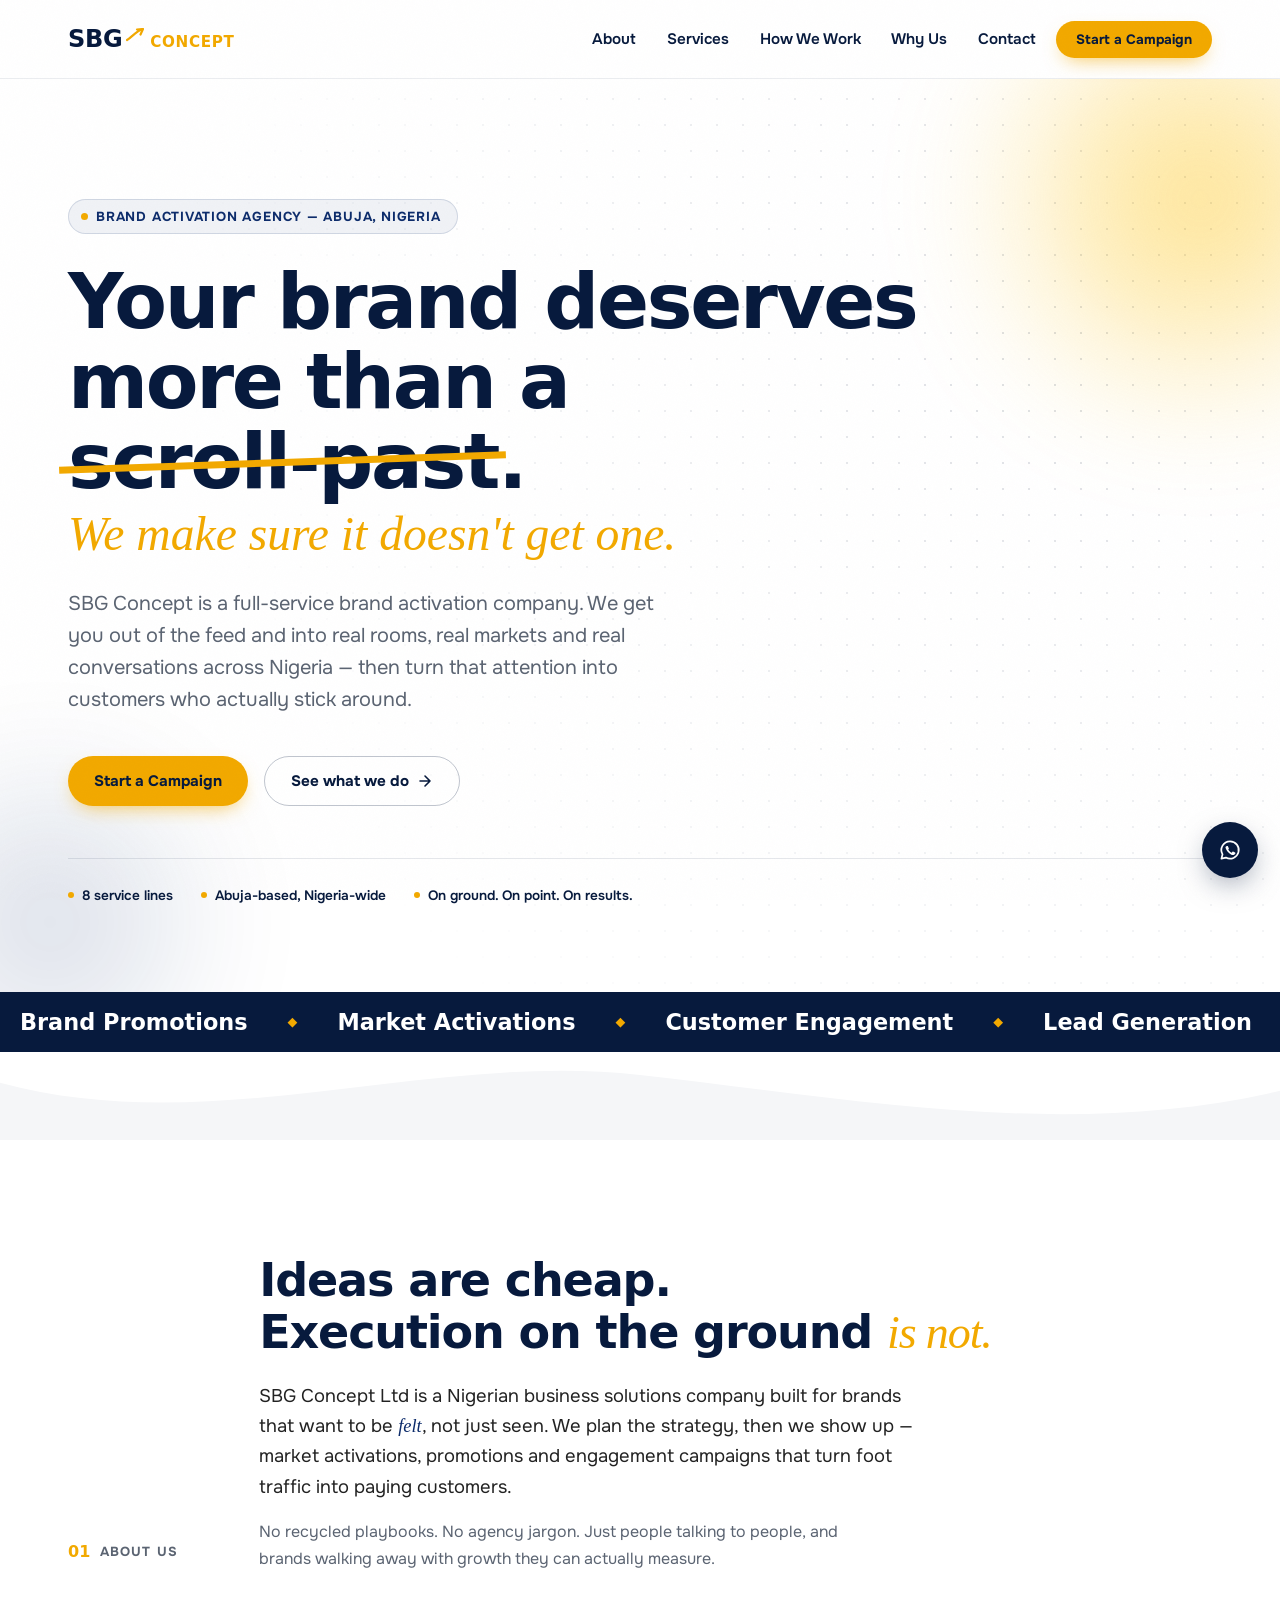
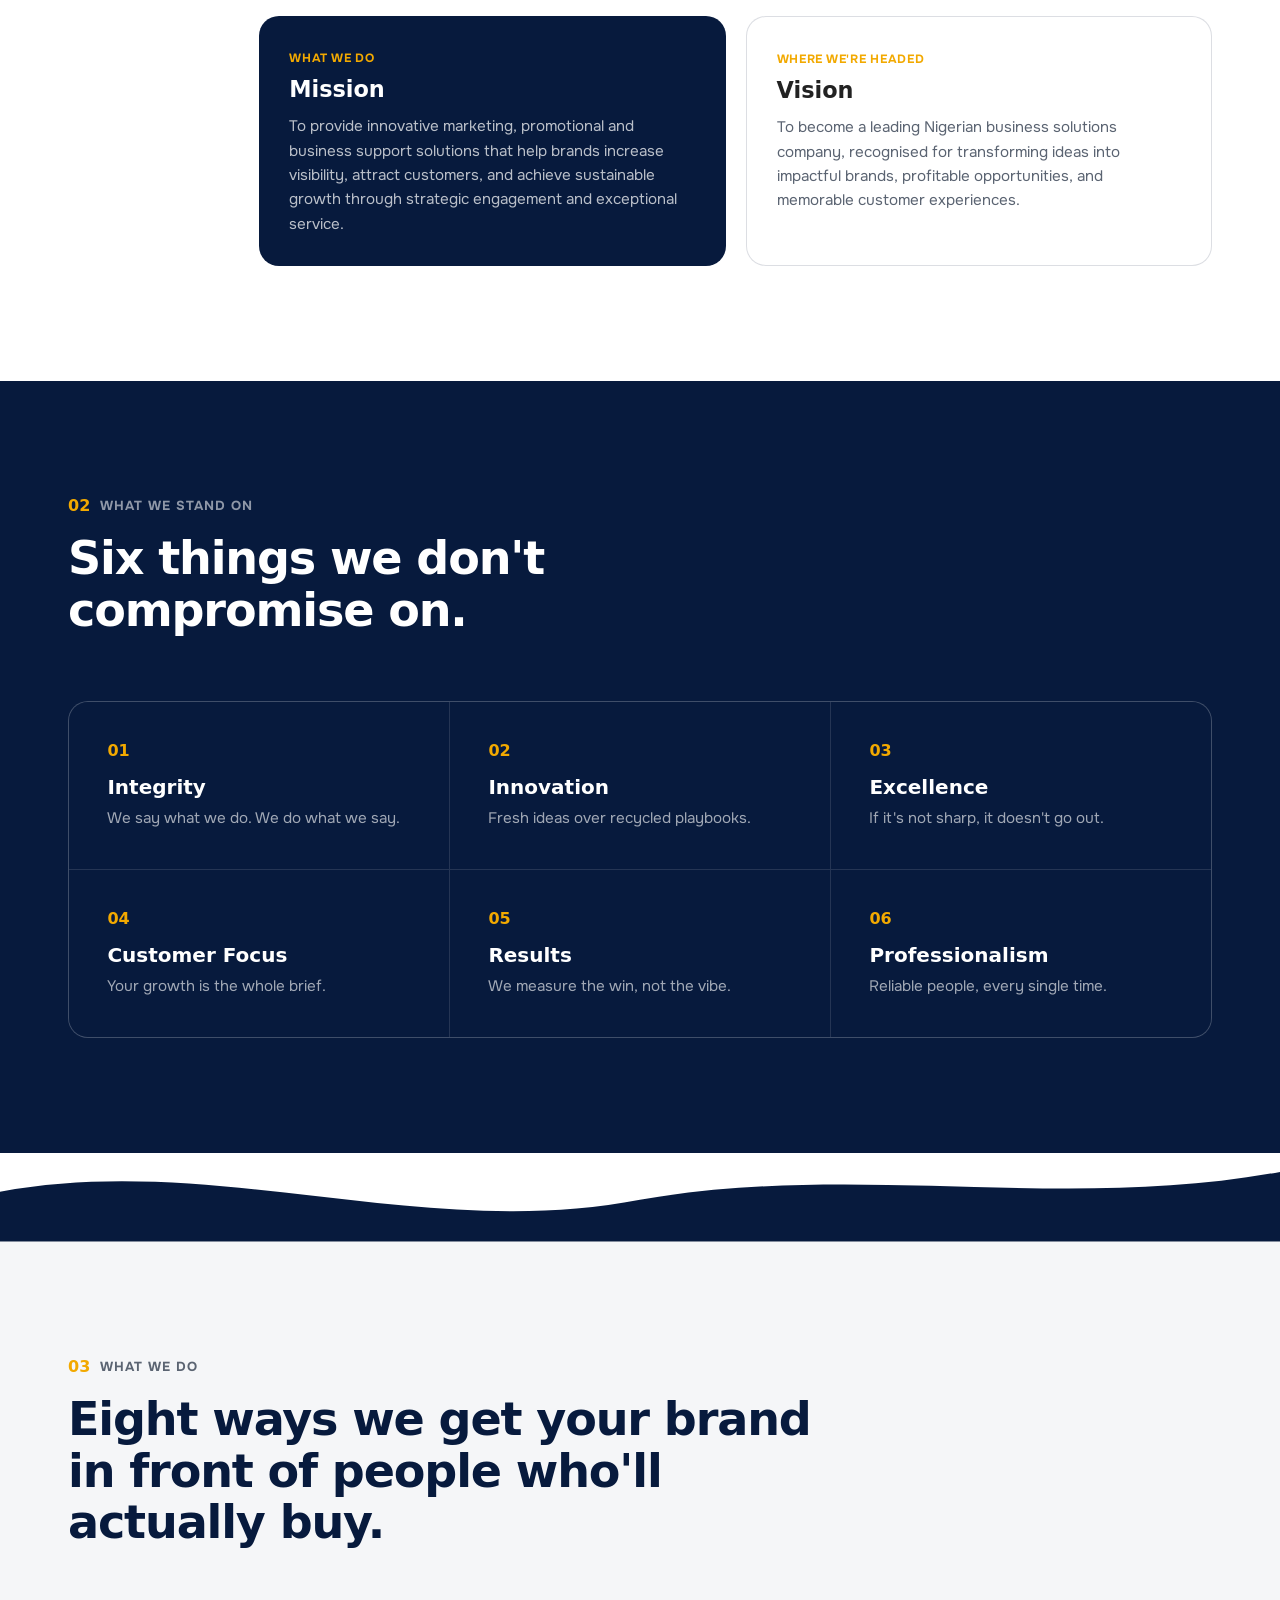
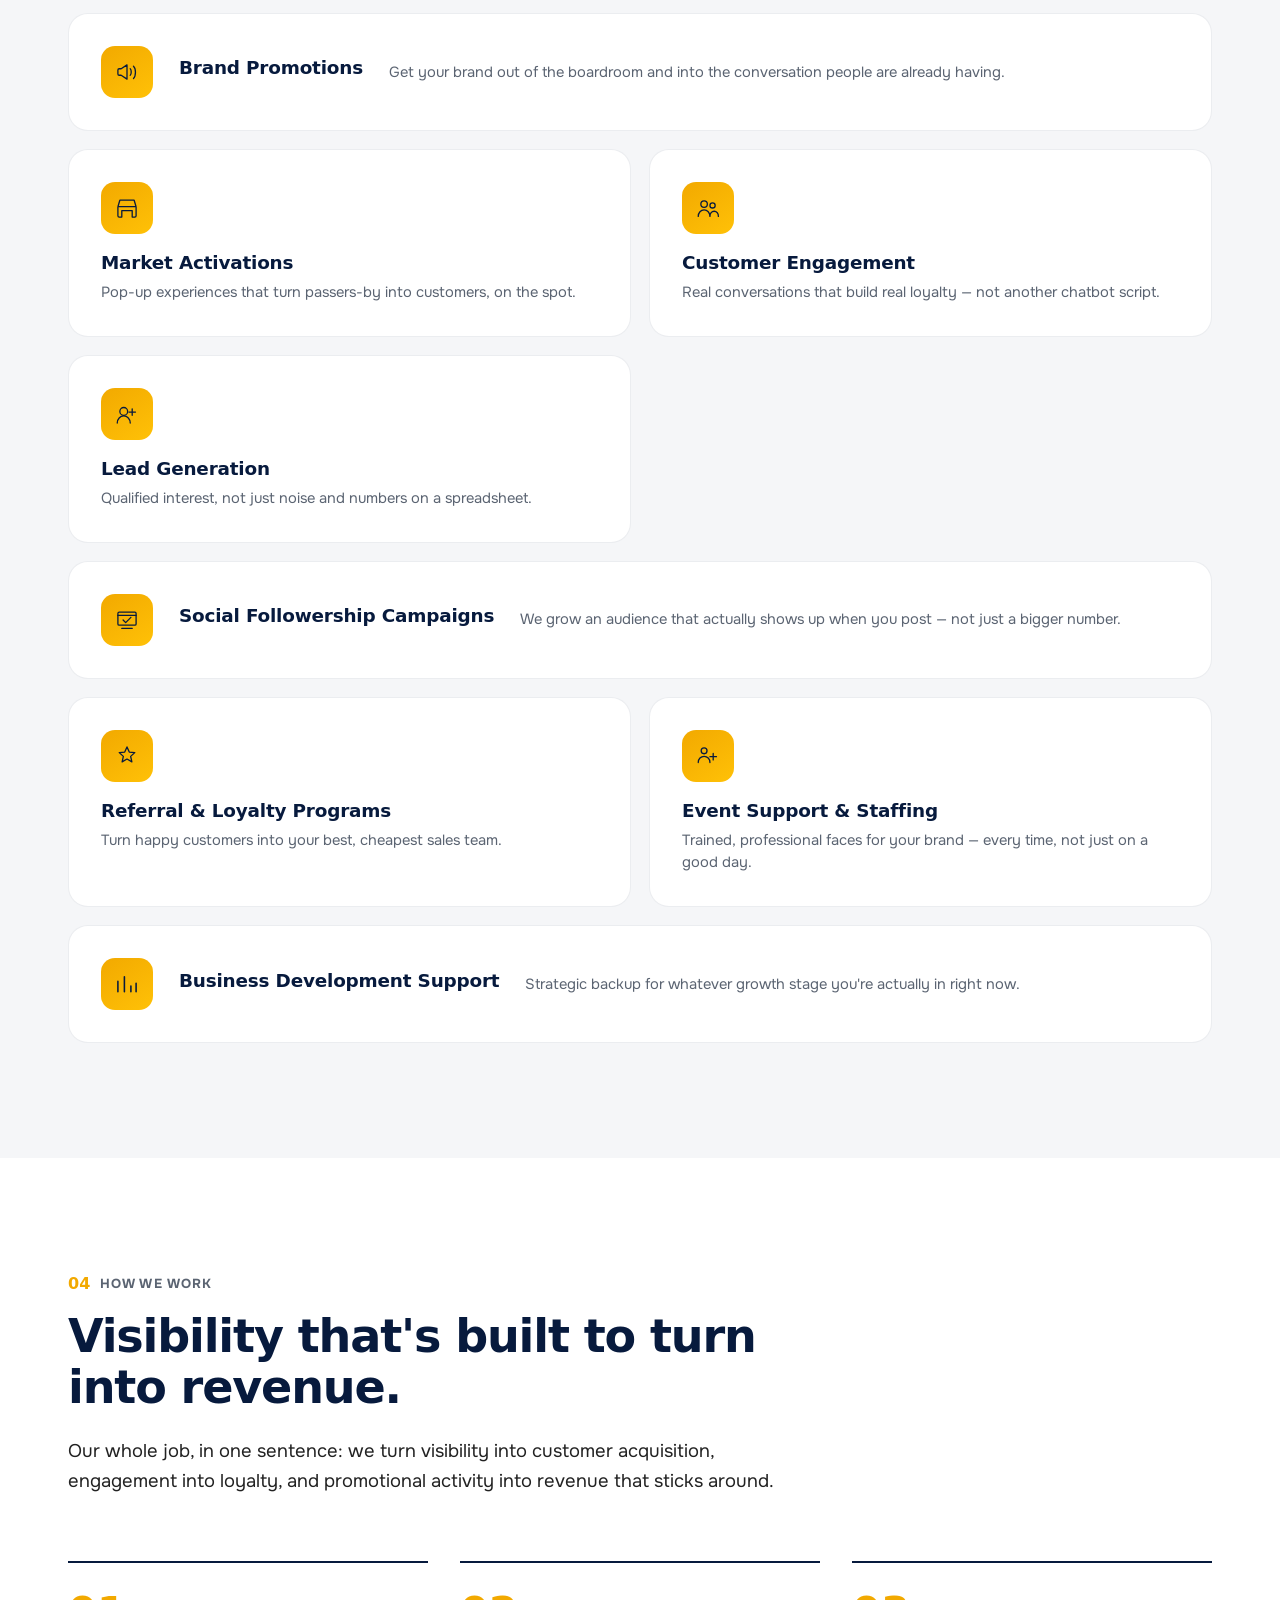
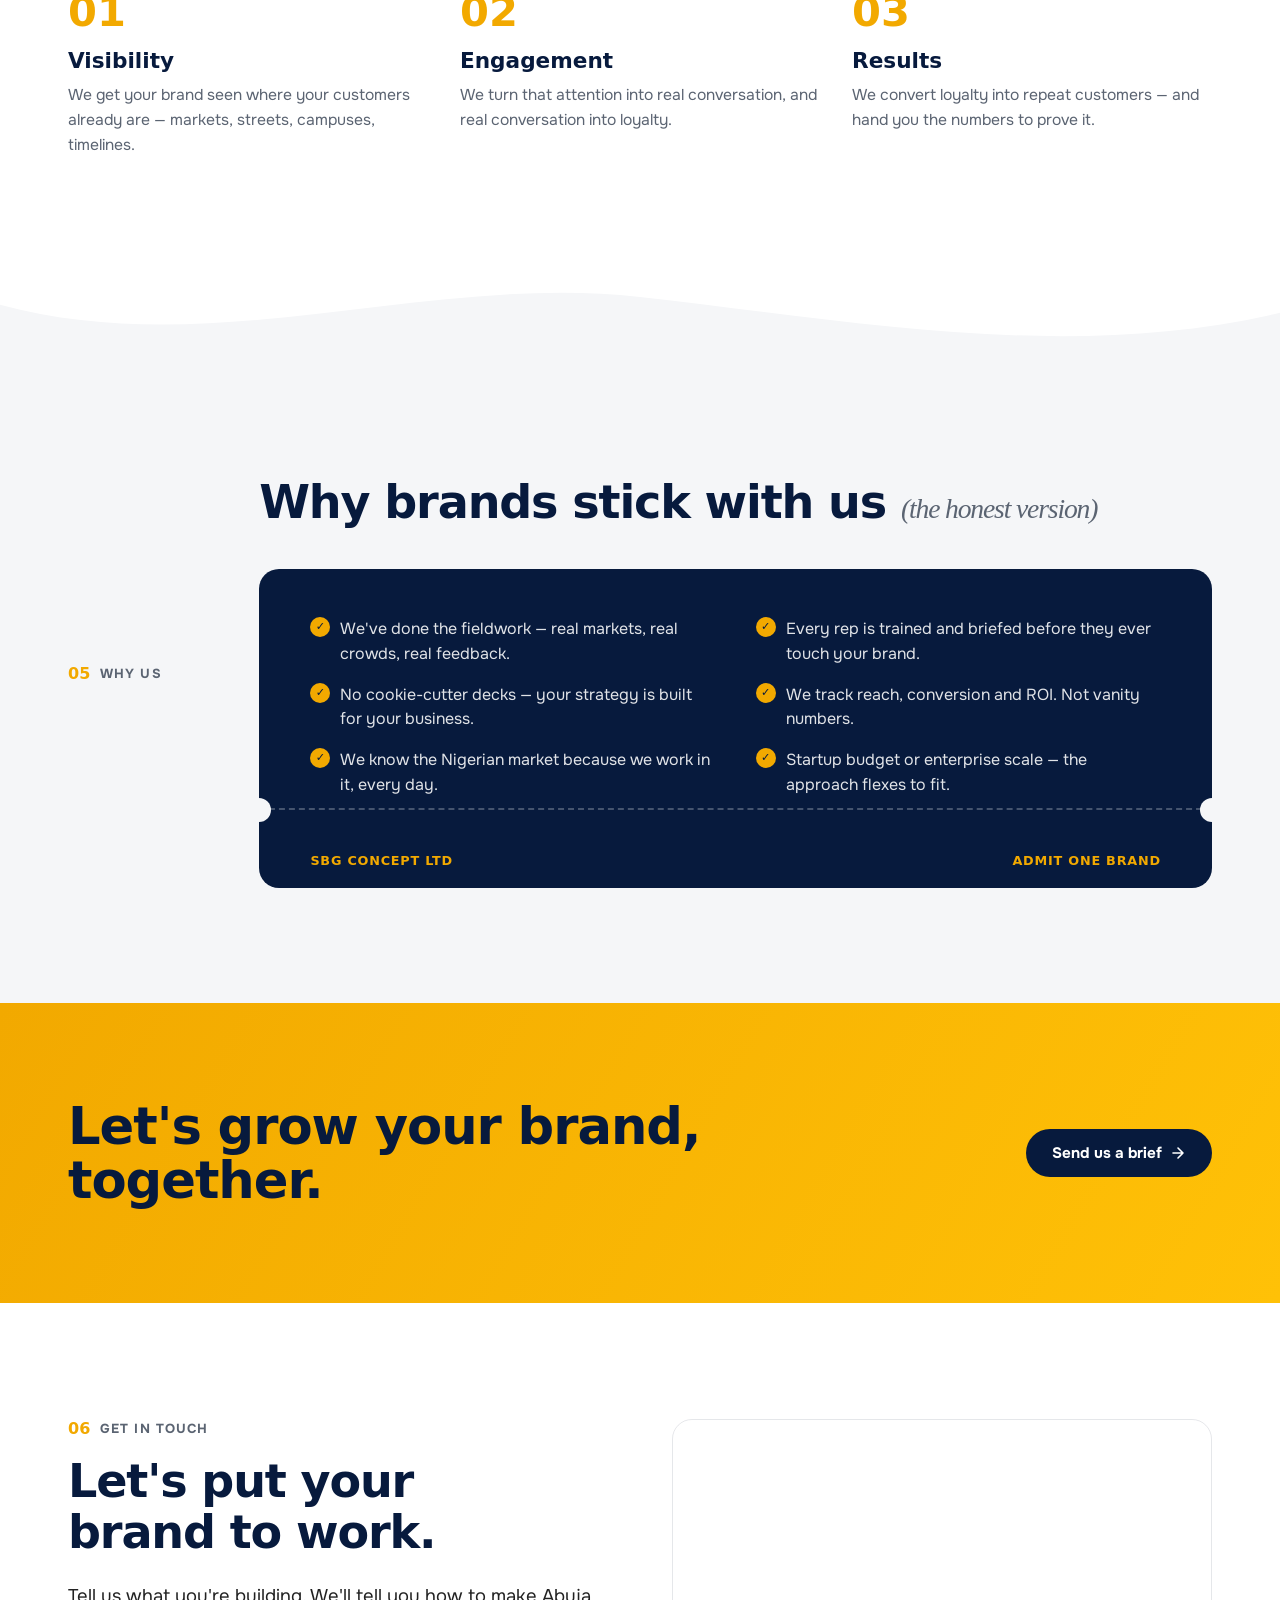
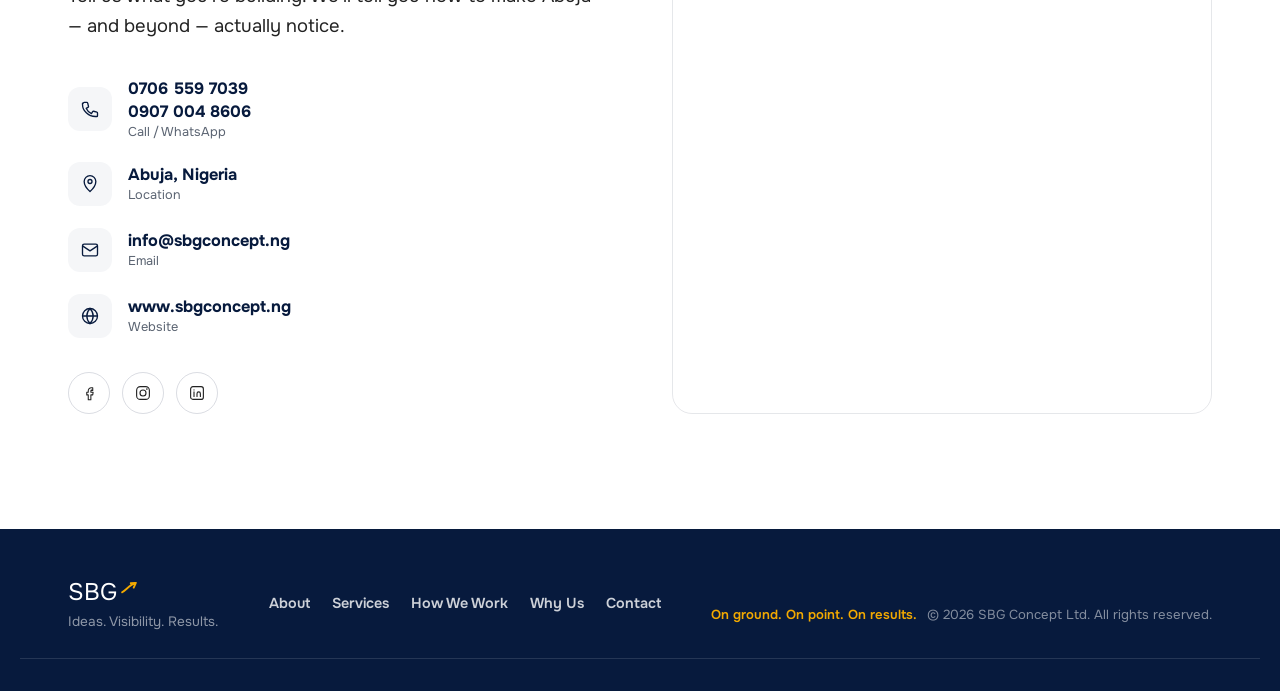
==== index.html @ 37df7bb6 "landing page" ====
<!doctype html>
<html lang="en">
<head>
<meta charset="UTF-8">
<meta name="viewport" content="width=device-width, initial-scale=1.0">
<title>SBG Concept Ltd — Ideas. Visibility. Results.</title>
<meta name="description" content="SBG Concept Ltd is an Abuja-based brand activation company. We turn strategy into market activations, promotions and engagement campaigns that turn attention into customers.">

<link rel="icon" type="image/svg+xml" href="assets/favicon.svg">

<link rel="stylesheet" href="css/fonts.css">
<link rel="stylesheet" href="css/style.css">
</head>
<body>

<div class="noise-overlay" aria-hidden="true"></div>

<a class="skip-link" href="#main">Skip to content</a>

<!-- ============ NAV ============ -->
<header class="site-header" id="siteHeader">
  <div class="wrap header-inner">
    <a href="#home" class="brand" aria-label="SBG Concept home">
      <span class="brand-mark">SBG<svg class="brand-arrow" width="18" height="14" viewBox="0 0 18 14" fill="none" aria-hidden="true"><path d="M1 12C6 9 10 3 17 1M17 1L11 1.5M17 1L14.5 6.5" stroke="#F2A900" stroke-width="2.2" stroke-linecap="round" stroke-linejoin="round"/></svg></span>
      <span class="brand-sub">CONCEPT</span>
    </a>

    <nav class="main-nav" id="mainNav" aria-label="Primary">
      <a href="#about">About</a>
      <a href="#services">Services</a>
      <a href="#process">How We Work</a>
      <a href="#why">Why Us</a>
      <a href="#contact">Contact</a>
    </nav>

    <a href="#contact" class="btn btn-small btn-primary header-cta">Start a Campaign</a>

    <button class="nav-toggle" id="navToggle" aria-label="Toggle menu" aria-expanded="false" aria-controls="mainNav">
      <span></span><span></span><span></span>
    </button>
  </div>
</header>

<main id="main">

  <!-- ============ HERO ============ -->
  <section class="hero" id="home">
    <div class="hero-bg" aria-hidden="true">
      <div class="dot-grid"></div>
      <div class="hero-blob blob-a"></div>
      <div class="hero-blob blob-b"></div>
    </div>

    <div class="wrap hero-inner">
      <p class="eyebrow reveal">
        <span class="eyebrow-dot"></span>
        Brand Activation Agency — Abuja, Nigeria
      </p>

      <h1 class="hero-title reveal">
        Your brand deserves<br>
        more than a <span class="strike">scroll-past</span>.
        <span class="hero-title-accent">We make sure it doesn't get one.</span>
      </h1>

      <p class="hero-sub reveal">
        SBG Concept is a full-service brand activation company. We get you out of the
        feed and into real rooms, real markets and real conversations across Nigeria —
        then turn that attention into customers who actually stick around.
      </p>

      <div class="hero-cta reveal">
        <a href="#contact" class="btn btn-primary">Start a Campaign</a>
        <a href="#services" class="btn btn-ghost">
          See what we do
          <svg width="16" height="16" viewBox="0 0 16 16" fill="none" aria-hidden="true"><path d="M3 8h10M8 3l5 5-5 5" stroke="currentColor" stroke-width="1.6" stroke-linecap="round" stroke-linejoin="round"/></svg>
        </a>
      </div>

      <ul class="hero-facts reveal">
        <li>8 service lines</li>
        <li>Abuja-based, Nigeria-wide</li>
        <li>On ground. On point. On results.</li>
      </ul>
    </div>

    <div class="marquee" aria-hidden="true">
      <div class="marquee-track">
        <span>Brand Promotions</span><span class="dot">◆</span>
        <span>Market Activations</span><span class="dot">◆</span>
        <span>Customer Engagement</span><span class="dot">◆</span>
        <span>Lead Generation</span><span class="dot">◆</span>
        <span>Loyalty Programs</span><span class="dot">◆</span>
        <span>Event Staffing</span><span class="dot">◆</span>
        <span>Business Development</span><span class="dot">◆</span>
        <span>Social Growth</span><span class="dot">◆</span>
        <span>Brand Promotions</span><span class="dot">◆</span>
        <span>Market Activations</span><span class="dot">◆</span>
        <span>Customer Engagement</span><span class="dot">◆</span>
        <span>Lead Generation</span><span class="dot">◆</span>
        <span>Loyalty Programs</span><span class="dot">◆</span>
        <span>Event Staffing</span><span class="dot">◆</span>
        <span>Business Development</span><span class="dot">◆</span>
        <span>Social Growth</span><span class="dot">◆</span>
      </div>
    </div>
  </section>

  <div class="divider divider-flip" aria-hidden="true">
    <svg viewBox="0 0 1440 90" preserveAspectRatio="none"><path d="M0,32 C240,90 480,0 720,24 C960,48 1200,90 1440,40 L1440,90 L0,90 Z"></path></svg>
  </div>

  <!-- ============ ABOUT ============ -->
  <section class="section about" id="about">
    <div class="wrap about-grid">
      <div class="about-label">
        <span class="section-index">01</span>
        <span class="section-kicker">About&nbsp;Us</span>
      </div>

      <div class="about-content">
        <h2 class="section-title">
          Ideas are cheap.<br>
          Execution on the ground <em>is not.</em>
        </h2>
        <p class="lead-text">
          SBG Concept Ltd is a Nigerian business solutions company built for brands
          that want to be <em>felt</em>, not just seen. We plan the strategy, then
          we show up — market activations, promotions and engagement campaigns that
          turn foot traffic into paying customers.
        </p>
        <p class="body-text">
          No recycled playbooks. No agency jargon. Just people talking to people,
          and brands walking away with growth they can actually measure.
        </p>

        <div class="mv-cards">
          <div class="mv-card mv-card--dark">
            <span class="mv-tag">What we do</span>
            <h3>Mission</h3>
            <p>To provide innovative marketing, promotional and business support
              solutions that help brands increase visibility, attract customers,
              and achieve sustainable growth through strategic engagement and
              exceptional service.</p>
          </div>
          <div class="mv-card mv-card--outline">
            <span class="mv-tag">Where we're headed</span>
            <h3>Vision</h3>
            <p>To become a leading Nigerian business solutions company, recognised
              for transforming ideas into impactful brands, profitable
              opportunities, and memorable customer experiences.</p>
          </div>
        </div>
      </div>
    </div>
  </section>

  <!-- ============ VALUES ============ -->
  <section class="section values" id="values">
    <div class="wrap">
      <div class="section-head">
        <div class="about-label">
          <span class="section-index">02</span>
          <span class="section-kicker">What We Stand On</span>
        </div>
        <h2 class="section-title">Six things we don't compromise on.</h2>
      </div>

      <div class="values-grid">
        <article class="value-card">
          <span class="value-num">01</span>
          <h3>Integrity</h3>
          <p>We say what we do. We do what we say.</p>
        </article>
        <article class="value-card">
          <span class="value-num">02</span>
          <h3>Innovation</h3>
          <p>Fresh ideas over recycled playbooks.</p>
        </article>
        <article class="value-card">
          <span class="value-num">03</span>
          <h3>Excellence</h3>
          <p>If it's not sharp, it doesn't go out.</p>
        </article>
        <article class="value-card">
          <span class="value-num">04</span>
          <h3>Customer Focus</h3>
          <p>Your growth is the whole brief.</p>
        </article>
        <article class="value-card">
          <span class="value-num">05</span>
          <h3>Results</h3>
          <p>We measure the win, not the vibe.</p>
        </article>
        <article class="value-card">
          <span class="value-num">06</span>
          <h3>Professionalism</h3>
          <p>Reliable people, every single time.</p>
        </article>
      </div>
    </div>
  </section>

  <div class="divider" aria-hidden="true">
    <svg viewBox="0 0 1440 90" preserveAspectRatio="none"><path d="M0,40 C240,0 480,90 720,48 C960,10 1200,60 1440,20 L1440,90 L0,90 Z"></path></svg>
  </div>

  <!-- ============ SERVICES ============ -->
  <section class="section services" id="services">
    <div class="wrap">
      <div class="section-head section-head--light">
        <div class="about-label">
          <span class="section-index">03</span>
          <span class="section-kicker">What We Do</span>
        </div>
        <h2 class="section-title">Eight ways we get your brand in front of people who'll actually buy.</h2>
      </div>

      <div class="bento">
        <article class="bento-card bento-card--wide">
          <div class="bento-icon">
            <svg viewBox="0 0 40 40" fill="none"><path d="M6 17v6a2 2 0 002 2h3l9 6V9l-9 6H8a2 2 0 00-2 2z" stroke="currentColor" stroke-width="2" stroke-linejoin="round"/><path d="M25 15c2 1.5 2 8.5 0 10M30 11c4 3.5 4 15.5 0 19" stroke="currentColor" stroke-width="2" stroke-linecap="round"/></svg>
          </div>
          <h3>Brand Promotions</h3>
          <p>Get your brand out of the boardroom and into the conversation people are already having.</p>
        </article>

        <article class="bento-card">
          <div class="bento-icon">
            <svg viewBox="0 0 40 40" fill="none"><path d="M6 18l3-10h22l3 10M6 18v14a2 2 0 002 2h4V24h16v10h4a2 2 0 002-2V18M6 18h28" stroke="currentColor" stroke-width="2" stroke-linejoin="round"/></svg>
          </div>
          <h3>Market Activations</h3>
          <p>Pop-up experiences that turn passers-by into customers, on the spot.</p>
        </article>

        <article class="bento-card">
          <div class="bento-icon">
            <svg viewBox="0 0 40 40" fill="none"><circle cx="14" cy="14" r="5" stroke="currentColor" stroke-width="2"/><circle cx="27" cy="16" r="4" stroke="currentColor" stroke-width="2"/><path d="M5 33c0-6 4-10 9-10s9 4 9 10M23 33c0-4.5 2.7-8 6.5-8s6.5 3.5 6.5 8" stroke="currentColor" stroke-width="2" stroke-linecap="round"/></svg>
          </div>
          <h3>Customer Engagement</h3>
          <p>Real conversations that build real loyalty — not another chatbot script.</p>
        </article>

        <article class="bento-card">
          <div class="bento-icon">
            <svg viewBox="0 0 40 40" fill="none"><circle cx="15" cy="16" r="6" stroke="currentColor" stroke-width="2"/><path d="M5 34c0-6.5 4.5-11 10-11s10 4.5 10 11" stroke="currentColor" stroke-width="2" stroke-linecap="round"/><path d="M28 12v10M23 17h10" stroke="currentColor" stroke-width="2" stroke-linecap="round"/></svg>
          </div>
          <h3>Lead Generation</h3>
          <p>Qualified interest, not just noise and numbers on a spreadsheet.</p>
        </article>

        <article class="bento-card bento-card--wide">
          <div class="bento-icon">
            <svg viewBox="0 0 40 40" fill="none"><rect x="6" y="8" width="28" height="20" rx="2" stroke="currentColor" stroke-width="2"/><path d="M6 13h28M12 33h16" stroke="currentColor" stroke-width="2" stroke-linecap="round"/><path d="M14 20l4 4 8-8" stroke="currentColor" stroke-width="2" stroke-linecap="round" stroke-linejoin="round"/></svg>
          </div>
          <h3>Social Followership Campaigns</h3>
          <p>We grow an audience that actually shows up when you post — not just a bigger number.</p>
        </article>

        <article class="bento-card">
          <div class="bento-icon">
            <svg viewBox="0 0 40 40" fill="none"><path d="M20 6l3.5 8 8.5.8-6.4 5.8 1.9 8.4L20 24.7l-7.5 4.3 1.9-8.4L8 14.8l8.5-.8L20 6z" stroke="currentColor" stroke-width="2" stroke-linejoin="round"/></svg>
          </div>
          <h3>Referral &amp; Loyalty Programs</h3>
          <p>Turn happy customers into your best, cheapest sales team.</p>
        </article>

        <article class="bento-card">
          <div class="bento-icon">
            <svg viewBox="0 0 40 40" fill="none"><circle cx="14" cy="12" r="4.5" stroke="currentColor" stroke-width="2"/><path d="M5 30c0-5.5 4-9.5 9-9.5s9 4 9 9.5" stroke="currentColor" stroke-width="2" stroke-linecap="round"/><path d="M28 16v10M23 21h10" stroke="currentColor" stroke-width="2" stroke-linecap="round"/></svg>
          </div>
          <h3>Event Support &amp; Staffing</h3>
          <p>Trained, professional faces for your brand — every time, not just on a good day.</p>
        </article>

        <article class="bento-card bento-card--wide">
          <div class="bento-icon">
            <svg viewBox="0 0 40 40" fill="none"><path d="M6 32V16M16 32V9M26 32v-9M34 32V19" stroke="currentColor" stroke-width="2.4" stroke-linecap="round"/></svg>
          </div>
          <h3>Business Development Support</h3>
          <p>Strategic backup for whatever growth stage you're actually in right now.</p>
        </article>
      </div>
    </div>
  </section>

  <!-- ============ PROCESS ============ -->
  <section class="section process" id="process">
    <div class="wrap">
      <div class="section-head">
        <div class="about-label">
          <span class="section-index">04</span>
          <span class="section-kicker">How We Work</span>
        </div>
        <h2 class="section-title">Visibility that's built to turn into revenue.</h2>
        <p class="lead-text process-lead">
          Our whole job, in one sentence: we turn visibility into customer
          acquisition, engagement into loyalty, and promotional activity into
          revenue that sticks around.
        </p>
      </div>

      <ol class="steps">
        <li class="step">
          <span class="step-num">01</span>
          <h3>Visibility</h3>
          <p>We get your brand seen where your customers already are — markets, streets, campuses, timelines.</p>
        </li>
        <li class="step">
          <span class="step-num">02</span>
          <h3>Engagement</h3>
          <p>We turn that attention into real conversation, and real conversation into loyalty.</p>
        </li>
        <li class="step">
          <span class="step-num">03</span>
          <h3>Results</h3>
          <p>We convert loyalty into repeat customers — and hand you the numbers to prove it.</p>
        </li>
      </ol>
    </div>
  </section>

  <div class="divider divider-flip" aria-hidden="true">
    <svg viewBox="0 0 1440 90" preserveAspectRatio="none"><path d="M0,32 C240,90 480,0 720,24 C960,48 1200,90 1440,40 L1440,90 L0,90 Z"></path></svg>
  </div>

  <!-- ============ WHY US ============ -->
  <section class="section why" id="why">
    <div class="wrap why-grid">
      <div class="about-label">
        <span class="section-index">05</span>
        <span class="section-kicker">Why Us</span>
      </div>

      <div class="why-content">
        <h2 class="section-title">Why brands stick with us <span class="serif-accent">(the honest version)</span></h2>

        <div class="ticket">
          <div class="ticket-notch ticket-notch--left" aria-hidden="true"></div>
          <div class="ticket-notch ticket-notch--right" aria-hidden="true"></div>
          <ul class="ticket-list">
            <li>We've done the fieldwork — real markets, real crowds, real feedback.</li>
            <li>Every rep is trained and briefed before they ever touch your brand.</li>
            <li>No cookie-cutter decks — your strategy is built for your business.</li>
            <li>We track reach, conversion and ROI. Not vanity numbers.</li>
            <li>We know the Nigerian market because we work in it, every day.</li>
            <li>Startup budget or enterprise scale — the approach flexes to fit.</li>
          </ul>
          <div class="ticket-stub">
            <span>SBG CONCEPT LTD</span>
            <span>ADMIT&nbsp;ONE&nbsp;BRAND</span>
          </div>
        </div>
      </div>
    </div>
  </section>

  <!-- ============ CTA BANNER ============ -->
  <section class="cta-banner">
    <div class="wrap cta-banner-inner">
      <h2>Let's grow your brand,<br>together.</h2>
      <a href="#contact" class="btn btn-dark">Send us a brief
        <svg width="16" height="16" viewBox="0 0 16 16" fill="none" aria-hidden="true"><path d="M3 8h10M8 3l5 5-5 5" stroke="currentColor" stroke-width="1.6" stroke-linecap="round" stroke-linejoin="round"/></svg>
      </a>
    </div>
  </section>

  <!-- ============ CONTACT ============ -->
  <section class="section contact" id="contact">
    <div class="wrap contact-grid">
      <div class="contact-intro">
        <div class="about-label">
          <span class="section-index">06</span>
          <span class="section-kicker">Get In Touch</span>
        </div>
        <h2 class="section-title">Let's put your<br>brand to work.</h2>
        <p class="lead-text">
          Tell us what you're building. We'll tell you how to make Abuja —
          and beyond — actually notice.
        </p>

        <ul class="contact-list">
          <li>
            <span class="contact-icon"><svg viewBox="0 0 24 24" fill="none"><path d="M4 5c0-.6.4-1 1-1h3.2c.5 0 .9.3 1 .8l1 4a1 1 0 01-.3 1L7.5 11.3a13 13 0 006.2 6.2l1.5-2.4c.3-.4.7-.6 1.1-.4l4 1c.5.1.7.5.7 1V20c0 .6-.4 1-1 1h-1.5C10 21 3 14 3 6.5V5z" stroke="currentColor" stroke-width="1.6" stroke-linejoin="round"/></svg></span>
            <div>
              <a href="tel:+2347065597039">0706 559 7039</a>
              <a href="tel:+2349070048606">0907 004 8606</a>
              <span class="contact-note">Call / WhatsApp</span>
            </div>
          </li>
          <li>
            <span class="contact-icon"><svg viewBox="0 0 24 24" fill="none"><path d="M12 21s7-6.1 7-12a7 7 0 10-14 0c0 5.9 7 12 7 12z" stroke="currentColor" stroke-width="1.6" stroke-linejoin="round"/><circle cx="12" cy="9" r="2.4" stroke="currentColor" stroke-width="1.6"/></svg></span>
            <div>
              <span>Abuja, Nigeria</span>
              <span class="contact-note">Location</span>
            </div>
          </li>
          <li>
            <span class="contact-icon"><svg viewBox="0 0 24 24" fill="none"><rect x="3" y="5" width="18" height="14" rx="2" stroke="currentColor" stroke-width="1.6"/><path d="M3 7l9 6 9-6" stroke="currentColor" stroke-width="1.6" stroke-linejoin="round"/></svg></span>
            <div>
              <a href="mailto:info@sbgconcept.ng">info@sbgconcept.ng</a>
              <span class="contact-note">Email</span>
            </div>
          </li>
          <li>
            <span class="contact-icon"><svg viewBox="0 0 24 24" fill="none"><circle cx="12" cy="12" r="9" stroke="currentColor" stroke-width="1.6"/><path d="M3 12h18M12 3c2.5 2.6 3.8 5.7 3.8 9s-1.3 6.4-3.8 9c-2.5-2.6-3.8-5.7-3.8-9S9.5 5.6 12 3z" stroke="currentColor" stroke-width="1.6"/></svg></span>
            <div>
              <a href="https://www.sbgconcept.ng" target="_blank" rel="noopener">www.sbgconcept.ng</a>
              <span class="contact-note">Website</span>
            </div>
          </li>
        </ul>

        <div class="socials">
          <a href="#" aria-label="Facebook"><svg viewBox="0 0 24 24" fill="none"><path d="M15 8.5h2V5h-2c-2.2 0-4 1.8-4 4v2H9v3.5h2V21h3.5v-6.5H17l.5-3.5h-3V9c0-.6.4-1 1.5-1z" stroke="currentColor" stroke-width="1.4" stroke-linejoin="round"/></svg></a>
          <a href="#" aria-label="Instagram"><svg viewBox="0 0 24 24" fill="none"><rect x="3.5" y="3.5" width="17" height="17" rx="5" stroke="currentColor" stroke-width="1.5"/><circle cx="12" cy="12" r="4" stroke="currentColor" stroke-width="1.5"/><circle cx="17.2" cy="6.8" r="1.1" fill="currentColor"/></svg></a>
          <a href="#" aria-label="LinkedIn"><svg viewBox="0 0 24 24" fill="none"><rect x="3.5" y="3.5" width="17" height="17" rx="3" stroke="currentColor" stroke-width="1.5"/><path d="M8 10.5v6M8 7.8v.1M12 16.5v-3.5c0-1.4 1-2.5 2.4-2.5s2.1 1 2.1 2.5v3.5" stroke="currentColor" stroke-width="1.5" stroke-linecap="round"/></svg></a>
        </div>
      </div>

      <div class="contact-map">
        <iframe
          title="Abuja, Nigeria map"
          src="https://www.google.com/maps?q=Abuja,Nigeria&output=embed"
          loading="lazy"
          referrerpolicy="no-referrer-when-downgrade"></iframe>
      </div>
    </div>
  </section>

</main>

<!-- ============ FOOTER ============ -->
<footer class="site-footer">
  <div class="wrap footer-inner">
    <div class="footer-brand">
      <span class="brand-mark">SBG<svg class="brand-arrow" width="16" height="12" viewBox="0 0 18 14" fill="none" aria-hidden="true"><path d="M1 12C6 9 10 3 17 1M17 1L11 1.5M17 1L14.5 6.5" stroke="#F2A900" stroke-width="2.2" stroke-linecap="round" stroke-linejoin="round"/></svg></span>
      <p>Ideas. Visibility. Results.</p>
    </div>

    <nav class="footer-nav" aria-label="Footer">
      <a href="#about">About</a>
      <a href="#services">Services</a>
      <a href="#process">How We Work</a>
      <a href="#why">Why Us</a>
      <a href="#contact">Contact</a>
    </nav>

    <div class="footer-meta">
      <p class="footer-tag">On ground. On point. On results.</p>
      <p class="footer-copy">&copy; <span id="year"></span> SBG Concept Ltd. All rights reserved.</p>
    </div>
  </div>
</footer>

<a href="https://wa.me/2347065597039" class="whatsapp-fab" target="_blank" rel="noopener" aria-label="Chat on WhatsApp">
  <svg viewBox="0 0 24 24" fill="none"><path d="M20 12a8 8 0 11-11.6-7.1L12 4a8 8 0 018 8z" stroke="currentColor" stroke-width="0"/><path d="M12 4a8 8 0 00-6.9 12l-1 4 4.1-1A8 8 0 1012 4z" stroke="currentColor" stroke-width="1.6" stroke-linejoin="round"/><path d="M8.5 8.8c.2-.5.4-.5.6-.5h.5c.2 0 .4 0 .6.4.2.5.6 1.5.7 1.6.1.1.1.3 0 .5-.1.2-.2.3-.3.4-.2.2-.3.3-.1.6.2.3.8 1.3 1.8 2.1 1.2 1 1.1.7 1.3.5.2-.2.5-.7.7-.9.2-.2.4-.2.6-.1.2.1 1.5.7 1.7.8.2.1.4.2.4.3 0 .2 0 .9-.3 1.3-.3.4-1.3.9-1.8.9-.5 0-1.5-.1-3-1.3-2.4-1.7-3.3-3.7-3.5-4.1-.1-.4-.6-1-.6-1.5 0-.5.3-.8.4-1z" fill="currentColor"/></svg>
</a>

<script src="js/main.js"></script>
</body>
</html>
---- css/fonts.css ----
/* latin */
@font-face {
  font-family: 'Bricolage Grotesque';
  font-style: normal;
  font-weight: 400;
  font-stretch: 100%;
  font-display: swap;
  src: url(../assets/fonts/bricolage-400-normal.woff2) format('woff2');
  unicode-range: U+0000-00FF, U+0131, U+0152-0153, U+02BB-02BC, U+02C6, U+02DA, U+02DC, U+0304, U+0308, U+0329, U+2000-206F, U+20AC, U+2122, U+2191, U+2193, U+2212, U+2215, U+FEFF, U+FFFD;
}

/* latin */
@font-face {
  font-family: 'Bricolage Grotesque';
  font-style: normal;
  font-weight: 500;
  font-stretch: 100%;
  font-display: swap;
  src: url(../assets/fonts/bricolage-500-normal.woff2) format('woff2');
  unicode-range: U+0000-00FF, U+0131, U+0152-0153, U+02BB-02BC, U+02C6, U+02DA, U+02DC, U+0304, U+0308, U+0329, U+2000-206F, U+20AC, U+2122, U+2191, U+2193, U+2212, U+2215, U+FEFF, U+FFFD;
}

/* latin */
@font-face {
  font-family: 'Bricolage Grotesque';
  font-style: normal;
  font-weight: 600;
  font-stretch: 100%;
  font-display: swap;
  src: url(../assets/fonts/bricolage-600-normal.woff2) format('woff2');
  unicode-range: U+0000-00FF, U+0131, U+0152-0153, U+02BB-02BC, U+02C6, U+02DA, U+02DC, U+0304, U+0308, U+0329, U+2000-206F, U+20AC, U+2122, U+2191, U+2193, U+2212, U+2215, U+FEFF, U+FFFD;
}

/* latin */
@font-face {
  font-family: 'Bricolage Grotesque';
  font-style: normal;
  font-weight: 700;
  font-stretch: 100%;
  font-display: swap;
  src: url(../assets/fonts/bricolage-700-normal.woff2) format('woff2');
  unicode-range: U+0000-00FF, U+0131, U+0152-0153, U+02BB-02BC, U+02C6, U+02DA, U+02DC, U+0304, U+0308, U+0329, U+2000-206F, U+20AC, U+2122, U+2191, U+2193, U+2212, U+2215, U+FEFF, U+FFFD;
}

/* latin */
@font-face {
  font-family: 'Bricolage Grotesque';
  font-style: normal;
  font-weight: 800;
  font-stretch: 100%;
  font-display: swap;
  src: url(../assets/fonts/bricolage-800-normal.woff2) format('woff2');
  unicode-range: U+0000-00FF, U+0131, U+0152-0153, U+02BB-02BC, U+02C6, U+02DA, U+02DC, U+0304, U+0308, U+0329, U+2000-206F, U+20AC, U+2122, U+2191, U+2193, U+2212, U+2215, U+FEFF, U+FFFD;
}

/* latin */
@font-face {
  font-family: 'Instrument Serif';
  font-style: italic;
  font-weight: 400;
  font-display: swap;
  src: url(../assets/fonts/instrument-serif-400-italic.woff2) format('woff2');
  unicode-range: U+0000-00FF, U+0131, U+0152-0153, U+02BB-02BC, U+02C6, U+02DA, U+02DC, U+0304, U+0308, U+0329, U+2000-206F, U+20AC, U+2122, U+2191, U+2193, U+2212, U+2215, U+FEFF, U+FFFD;
}

/* latin */
@font-face {
  font-family: 'Instrument Serif';
  font-style: normal;
  font-weight: 400;
  font-display: swap;
  src: url(../assets/fonts/instrument-serif-400-normal.woff2) format('woff2');
  unicode-range: U+0000-00FF, U+0131, U+0152-0153, U+02BB-02BC, U+02C6, U+02DA, U+02DC, U+0304, U+0308, U+0329, U+2000-206F, U+20AC, U+2122, U+2191, U+2193, U+2212, U+2215, U+FEFF, U+FFFD;
}

/* latin */
@font-face {
  font-family: 'Onest';
  font-style: normal;
  font-weight: 400;
  font-display: swap;
  src: url(../assets/fonts/onest-400-normal.woff2) format('woff2');
  unicode-range: U+0000-00FF, U+0131, U+0152-0153, U+02BB-02BC, U+02C6, U+02DA, U+02DC, U+0304, U+0308, U+0329, U+2000-206F, U+20AC, U+2122, U+2191, U+2193, U+2212, U+2215, U+FEFF, U+FFFD;
}

/* latin */
@font-face {
  font-family: 'Onest';
  font-style: normal;
  font-weight: 500;
  font-display: swap;
  src: url(../assets/fonts/onest-500-normal.woff2) format('woff2');
  unicode-range: U+0000-00FF, U+0131, U+0152-0153, U+02BB-02BC, U+02C6, U+02DA, U+02DC, U+0304, U+0308, U+0329, U+2000-206F, U+20AC, U+2122, U+2191, U+2193, U+2212, U+2215, U+FEFF, U+FFFD;
}

/* latin */
@font-face {
  font-family: 'Onest';
  font-style: normal;
  font-weight: 600;
  font-display: swap;
  src: url(../assets/fonts/onest-600-normal.woff2) format('woff2');
  unicode-range: U+0000-00FF, U+0131, U+0152-0153, U+02BB-02BC, U+02C6, U+02DA, U+02DC, U+0304, U+0308, U+0329, U+2000-206F, U+20AC, U+2122, U+2191, U+2193, U+2212, U+2215, U+FEFF, U+FFFD;
}

/* latin */
@font-face {
  font-family: 'Onest';
  font-style: normal;
  font-weight: 700;
  font-display: swap;
  src: url(../assets/fonts/onest-700-normal.woff2) format('woff2');
  unicode-range: U+0000-00FF, U+0131, U+0152-0153, U+02BB-02BC, U+02C6, U+02DA, U+02DC, U+0304, U+0308, U+0329, U+2000-206F, U+20AC, U+2122, U+2191, U+2193, U+2212, U+2215, U+FEFF, U+FFFD;
}
---- css/style.css ----
/* ============================================================
   SBG CONCEPT LTD — Landing Page
   Fonts: Bricolage Grotesque (display) / Onest (body) / Instrument Serif (accents)
   ============================================================ */

:root{
  --navy: #071A3D;
  --blue: #0D2C6B;
  --gold: #F2A900;
  --yellow: #FFC107;
  --ink: #222222;
  --gray: #F5F6F8;
  --white: #FFFFFF;

  --gray-600: #5b6472;
  --gray-300: #d9dde3;

  --font-display: "Bricolage Grotesque", ui-sans-serif, system-ui, sans-serif;
  --font-body: "Onest", ui-sans-serif, system-ui, sans-serif;
  --font-serif: "Instrument Serif", Georgia, serif;

  --wrap: 1240px;
  --radius: 20px;
  --ease: cubic-bezier(.22,1,.36,1);
}

*, *::before, *::after{ box-sizing: border-box; }
html{ scroll-behavior: smooth; }
body{
  margin: 0;
  font-family: var(--font-body);
  color: var(--ink);
  background: var(--white);
  -webkit-font-smoothing: antialiased;
  overflow-x: hidden;
}
img{ max-width: 100%; display: block; }
a{ color: inherit; text-decoration: none; }
ul, ol{ list-style: none; margin: 0; padding: 0; }
h1,h2,h3,h4{ margin: 0; font-family: var(--font-display); }
p{ margin: 0; }
button{ font: inherit; }

.wrap{
  width: 100%;
  max-width: var(--wrap);
  margin: 0 auto;
  padding: 0 clamp(20px, 5vw, 48px);
}

.skip-link{
  position: absolute; left: -999px; top: 0;
  background: var(--gold); color: var(--navy); padding: 10px 16px; z-index: 999;
  font-weight: 600;
}
.skip-link:focus{ left: 12px; top: 12px; }

::selection{ background: var(--gold); color: var(--navy); }

/* ============ subtle grain overlay ============ */
.noise-overlay{
  position: fixed; inset: 0; pointer-events: none; z-index: 999;
  opacity: .025; mix-blend-mode: multiply;
  background-image: url("data:image/svg+xml,%3Csvg xmlns='http://www.w3.org/2000/svg' width='120' height='120'%3E%3Cfilter id='n'%3E%3CfeTurbulence type='fractalNoise' baseFrequency='0.9' numOctaves='2' stitchTiles='stitch'/%3E%3C/filter%3E%3Crect width='100%25' height='100%25' filter='url(%23n)'/%3E%3C/svg%3E");
}

/* ============================================================
   HEADER
   ============================================================ */
.site-header{
  position: sticky; top: 0; z-index: 100;
  background: rgba(255,255,255,.78);
  backdrop-filter: blur(14px) saturate(1.4);
  -webkit-backdrop-filter: blur(14px) saturate(1.4);
  border-bottom: 1px solid rgba(7,26,61,.08);
  transition: background .3s var(--ease);
}
.header-inner{
  display: flex; align-items: center; gap: 20px;
  height: 78px;
}
.brand{
  display: flex; align-items: baseline; gap: 6px;
  font-family: var(--font-display);
  font-weight: 800;
  letter-spacing: -0.02em;
  margin-right: auto;
}
.brand-mark{
  display: inline-flex; align-items: center; gap: 4px;
  font-size: 1.5rem; color: var(--navy);
}
.brand-arrow{ transform: translateY(-4px); }
.brand-sub{ font-size: .95rem; color: var(--gold); font-weight: 700; letter-spacing: .04em; }

.main-nav{ display: flex; align-items: center; gap: clamp(18px, 2.4vw, 34px); }
.main-nav a{
  font-size: .95rem; font-weight: 600; color: var(--navy);
  position: relative; padding: 4px 0;
}
.main-nav a::after{
  content: ""; position: absolute; left: 0; right: 100%; bottom: -2px; height: 2px;
  background: var(--gold); transition: right .28s var(--ease);
}
.main-nav a:hover::after{ right: 0; }

.header-cta{ flex-shrink: 0; }

.nav-toggle{
  display: none; flex-direction: column; justify-content: center; gap: 5px;
  width: 40px; height: 40px; border: none; background: none; cursor: pointer;
  padding: 0;
}
.nav-toggle span{
  display: block; width: 22px; height: 2px; background: var(--navy);
  margin: 0 auto; transition: transform .3s var(--ease), opacity .3s var(--ease);
}

/* ============================================================
   BUTTONS
   ============================================================ */
.btn{
  display: inline-flex; align-items: center; gap: 8px;
  font-weight: 700; font-size: .95rem;
  padding: 14px 26px; border-radius: 100px;
  transition: transform .25s var(--ease), box-shadow .25s var(--ease), background .25s var(--ease);
  white-space: nowrap;
}
.btn svg{ transition: transform .25s var(--ease); }
.btn:hover svg{ transform: translateX(3px); }
.btn-primary{
  background: var(--gold); color: var(--navy);
  box-shadow: 0 8px 20px -8px rgba(242,169,0,.7);
}
.btn-primary:hover{ transform: translateY(-2px); box-shadow: 0 12px 26px -8px rgba(242,169,0,.85); }
.btn-ghost{
  background: transparent; color: var(--navy); border: 1.5px solid rgba(7,26,61,.25);
}
.btn-ghost:hover{ border-color: var(--navy); transform: translateY(-2px); }
.btn-dark{ background: var(--navy); color: var(--white); }
.btn-dark:hover{ transform: translateY(-2px); box-shadow: 0 12px 26px -8px rgba(7,26,61,.5); }
.btn-small{ padding: 10px 20px; font-size: .85rem; }

/* ============================================================
   HERO
   ============================================================ */
.hero{
  position: relative;
  padding: clamp(64px, 10vw, 120px) 0 0;
  overflow: hidden;
  background: var(--white);
}
.hero-bg{ position: absolute; inset: 0; z-index: 0; }
.dot-grid{
  position: absolute; inset: -10% -10%;
  background-image: radial-gradient(rgba(7,26,61,.14) 1.4px, transparent 1.4px);
  background-size: 26px 26px;
  mask-image: radial-gradient(circle at 78% 30%, black 0%, transparent 62%);
}
.hero-blob{
  position: absolute; border-radius: 50%; filter: blur(60px); opacity: .5;
}
.blob-a{ width: 480px; height: 480px; right: -160px; top: -120px; background: radial-gradient(circle, var(--yellow), transparent 70%); }
.blob-b{ width: 380px; height: 380px; left: -140px; bottom: -60px; background: radial-gradient(circle, var(--blue), transparent 70%); opacity: .18; }

.hero-inner{ position: relative; z-index: 1; }

.eyebrow{
  display: inline-flex; align-items: center; gap: 8px;
  font-size: .82rem; font-weight: 700; letter-spacing: .06em; text-transform: uppercase;
  color: var(--blue);
  background: rgba(13,44,107,.06);
  border: 1px solid rgba(13,44,107,.14);
  padding: 8px 16px 8px 12px; border-radius: 100px;
  margin-bottom: 28px;
}
.eyebrow-dot{ width: 7px; height: 7px; border-radius: 50%; background: var(--gold); }

.hero-title{
  font-size: clamp(2.4rem, 6vw, 5rem);
  line-height: 1.04;
  font-weight: 700;
  letter-spacing: -0.03em;
  color: var(--navy);
  max-width: 18ch;
}
.strike{ position: relative; white-space: nowrap; }
.strike::after{
  content: ""; position: absolute; left: -2%; right: -2%; top: 48%;
  height: .09em; background: var(--gold); transform: rotate(-2deg);
}
.hero-title-accent{
  display: block;
  font-family: var(--font-serif);
  font-style: italic;
  font-weight: 400;
  color: var(--gold);
  font-size: .62em;
  margin-top: .18em;
  letter-spacing: 0;
}

.hero-sub{
  margin-top: 28px;
  font-size: clamp(1.05rem, 1.6vw, 1.25rem);
  line-height: 1.6;
  color: var(--gray-600);
  max-width: 46ch;
}

.hero-cta{ display: flex; flex-wrap: wrap; gap: 16px; margin-top: 40px; }

.hero-facts{
  display: flex; flex-wrap: wrap; gap: 10px 28px;
  margin-top: 52px; padding-top: 28px;
  border-top: 1px solid rgba(7,26,61,.1);
}
.hero-facts li{
  font-size: .85rem; font-weight: 600; color: var(--navy);
  display: flex; align-items: center; gap: 8px;
}
.hero-facts li::before{ content: ""; width: 6px; height: 6px; border-radius: 50%; background: var(--gold); }

/* Marquee */
.marquee{
  margin-top: clamp(56px, 8vw, 88px);
  border-top: 1.5px solid var(--navy);
  border-bottom: 1.5px solid var(--navy);
  background: var(--navy);
  overflow: hidden;
  position: relative;
}
.marquee-track{
  display: inline-flex; align-items: center; white-space: nowrap;
  padding: 16px 0;
  animation: marquee 34s linear infinite;
  width: max-content;
}
.marquee-track span{
  font-family: var(--font-display);
  font-weight: 600;
  font-size: clamp(1rem, 2vw, 1.4rem);
  color: var(--white);
  padding: 0 20px;
}
.marquee-track .dot{ color: var(--gold); font-size: .8rem; }
@keyframes marquee{
  from{ transform: translateX(0); }
  to{ transform: translateX(-50%); }
}
@media (prefers-reduced-motion: reduce){
  .marquee-track{ animation: none; }
}

/* ============================================================
   SECTION DIVIDERS
   ============================================================ */
.divider{ line-height: 0; margin-top: -1px; }
.divider svg{ width: 100%; height: clamp(40px, 7vw, 90px); display: block; }
.divider svg path{ fill: var(--navy); }
.divider-flip svg path{ fill: var(--gray); }

/* ============================================================
   GENERIC SECTION
   ============================================================ */
.section{ padding: clamp(64px, 9vw, 120px) 0; }
.section-index{
  font-family: var(--font-display); font-weight: 700; font-size: 1rem;
  color: var(--gold);
}
.about-label{
  display: flex; align-items: center; gap: 10px; margin-bottom: 18px;
}
.section-kicker{
  font-size: .82rem; font-weight: 700; letter-spacing: .08em; text-transform: uppercase;
  color: var(--gray-600);
}
.section-title{
  font-size: clamp(1.9rem, 3.6vw, 3rem);
  line-height: 1.12; font-weight: 700; letter-spacing: -0.025em;
  color: var(--navy);
}
.section-title em{ font-style: italic; font-family: var(--font-serif); color: var(--gold); font-weight: 400; }
.serif-accent{ font-family: var(--font-serif); font-style: italic; font-weight: 400; color: var(--gray-600); font-size: .6em; }

.lead-text{ font-size: 1.15rem; line-height: 1.65; color: var(--ink); margin-top: 22px; max-width: 56ch; }
.lead-text em{ font-style: italic; color: var(--blue); font-family: var(--font-serif); }
.body-text{ font-size: 1rem; line-height: 1.7; color: var(--gray-600); margin-top: 16px; max-width: 54ch; }

.section-head{ max-width: 760px; margin-bottom: clamp(40px, 6vw, 64px); }
.process-lead{ max-width: 62ch; }

/* ============================================================
   ABOUT
   ============================================================ */
.about{ background: var(--white); }
.about-grid{
  display: grid; grid-template-columns: 140px 1fr; gap: clamp(20px, 4vw, 56px);
}

.mv-cards{
  display: grid; grid-template-columns: 1fr 1fr; gap: 20px;
  margin-top: 44px;
}
.mv-card{
  border-radius: var(--radius); padding: 30px;
  transition: transform .3s var(--ease);
}
.mv-card:hover{ transform: translateY(-4px); }
.mv-card--dark{ background: var(--navy); color: var(--white); }
.mv-card--dark p{ color: rgba(255,255,255,.72); }
.mv-card--outline{ background: var(--white); border: 1.5px solid rgba(7,26,61,.14); }
.mv-card--outline p{ color: var(--gray-600); }
.mv-tag{
  display: inline-block; font-size: .75rem; font-weight: 700; letter-spacing: .06em; text-transform: uppercase;
  color: var(--gold); margin-bottom: 10px;
}
.mv-card h3{ font-size: 1.4rem; margin-bottom: 12px; }
.mv-card p{ line-height: 1.6; font-size: .95rem; }

/* ============================================================
   VALUES
   ============================================================ */
.values{ background: var(--navy); color: var(--white); }
.values .section-kicker{ color: rgba(255,255,255,.55); }
.values .section-title{ color: var(--white); }

.values-grid{
  display: grid; grid-template-columns: repeat(3, 1fr); gap: 1px;
  background: rgba(255,255,255,.12);
  border: 1px solid rgba(255,255,255,.12);
  border-radius: var(--radius);
  overflow: hidden;
}
.value-card{
  background: var(--navy); padding: clamp(28px, 3vw, 40px);
  transition: background .3s var(--ease);
}
.value-card:hover{ background: #0e2751; }
.value-num{ font-family: var(--font-display); font-weight: 700; color: var(--gold); font-size: 1rem; }
.value-card h3{ font-size: 1.25rem; margin: 14px 0 8px; color: var(--white); }
.value-card p{ color: rgba(255,255,255,.62); line-height: 1.55; font-size: .95rem; }

/* ============================================================
   SERVICES (bento)
   ============================================================ */
.services{ background: var(--gray); }
.section-head--light .section-title{ color: var(--navy); }

.bento{
  display: grid;
  grid-template-columns: repeat(4, 1fr);
  gap: 18px;
}
.bento-card{
  background: var(--white);
  border: 1px solid rgba(7,26,61,.08);
  border-radius: var(--radius);
  padding: clamp(24px, 2.6vw, 32px);
  grid-column: span 2;
  transition: transform .3s var(--ease), box-shadow .3s var(--ease), border-color .3s var(--ease);
}
.bento-card--wide{ grid-column: span 4; display: flex; align-items: center; gap: 26px; }
.bento-card--wide h3{ margin-bottom: 4px; }
.bento-card--wide .bento-icon{ margin-bottom: 0; flex-shrink: 0; }
.bento-card--wide p{ margin: 0; }
.bento-card:hover{
  transform: translateY(-5px);
  box-shadow: 0 20px 40px -20px rgba(7,26,61,.25);
  border-color: transparent;
}
.bento-icon{
  width: 52px; height: 52px; border-radius: 14px;
  background: linear-gradient(145deg, var(--gold), var(--yellow));
  display: flex; align-items: center; justify-content: center;
  color: var(--navy); margin-bottom: 18px;
}
.bento-icon svg{ width: 26px; height: 26px; }
.bento-card h3{ font-size: 1.15rem; color: var(--navy); margin-bottom: 8px; letter-spacing: -0.01em; }
.bento-card p{ font-size: .92rem; line-height: 1.55; color: var(--gray-600); }

/* ============================================================
   PROCESS
   ============================================================ */
.process{ background: var(--white); }
.steps{
  display: grid; grid-template-columns: repeat(3, 1fr); gap: 32px;
  counter-reset: step;
}
.step{
  position: relative; padding-top: 28px; border-top: 2px solid var(--navy);
}
.step-num{
  font-family: var(--font-display); font-weight: 800; font-size: 2.6rem;
  color: var(--gold); line-height: 1; display: block; margin-bottom: 16px;
}
.step h3{ font-size: 1.35rem; color: var(--navy); margin-bottom: 10px; }
.step p{ color: var(--gray-600); line-height: 1.6; font-size: .98rem; }

/* ============================================================
   WHY (ticket)
   ============================================================ */
.why{ background: var(--gray); }
.why-grid{ display: grid; grid-template-columns: 140px 1fr; gap: clamp(20px, 4vw, 56px); }

.ticket{
  position: relative;
  margin-top: 40px;
  background: var(--navy);
  border-radius: var(--radius);
  padding: clamp(30px, 4vw, 48px) clamp(24px, 4vw, 56px) clamp(70px, 8vw, 90px);
  color: var(--white);
  overflow: hidden;
}
.ticket::before{
  content: "";
  position: absolute; left: 0; right: 0; bottom: clamp(58px, 7vw, 78px);
  border-top: 2px dashed rgba(255,255,255,.25);
}
.ticket-notch{
  position: absolute; bottom: calc(clamp(58px, 7vw, 78px) - 12px);
  width: 24px; height: 24px; border-radius: 50%; background: var(--gray);
}
.ticket-notch--left{ left: -12px; }
.ticket-notch--right{ right: -12px; }

.ticket-list{
  display: grid; grid-template-columns: 1fr 1fr; gap: 16px 40px;
}
.ticket-list li{
  position: relative; padding-left: 30px; line-height: 1.55; font-size: 1rem;
  color: rgba(255,255,255,.88);
}
.ticket-list li::before{
  content: "✓"; position: absolute; left: 0; top: 0;
  width: 20px; height: 20px; border-radius: 50%; background: var(--gold);
  color: var(--navy); font-size: .7rem; font-weight: 800;
  display: flex; align-items: center; justify-content: center;
}
.ticket-stub{
  position: absolute; left: 0; right: 0; bottom: 0;
  display: flex; justify-content: space-between; align-items: center;
  padding: 20px clamp(24px, 4vw, 56px);
  font-family: var(--font-display); font-weight: 700;
  font-size: .8rem; letter-spacing: .06em; text-transform: uppercase;
  color: var(--gold);
}

/* ============================================================
   CTA BANNER
   ============================================================ */
.cta-banner{
  background: linear-gradient(120deg, var(--gold), var(--yellow));
  padding: clamp(56px, 8vw, 96px) 0;
}
.cta-banner-inner{
  display: flex; align-items: center; justify-content: space-between; flex-wrap: wrap; gap: 28px;
}
.cta-banner h2{
  font-size: clamp(1.9rem, 4vw, 3.2rem); line-height: 1.06; letter-spacing: -0.02em;
  color: var(--navy);
}

/* ============================================================
   CONTACT
   ============================================================ */
.contact{ background: var(--white); }
.contact-grid{
  display: grid; grid-template-columns: 1fr 1fr; gap: clamp(30px, 5vw, 70px);
  align-items: stretch;
}
.contact-list{ margin-top: 36px; display: flex; flex-direction: column; gap: 22px; }
.contact-list li{ display: flex; align-items: center; gap: 16px; }
.contact-icon{
  width: 44px; height: 44px; border-radius: 12px; flex-shrink: 0;
  background: var(--gray); color: var(--navy);
  display: flex; align-items: center; justify-content: center;
}
.contact-icon svg{ width: 20px; height: 20px; }
.contact-list li div{ display: flex; flex-direction: column; gap: 2px; }
.contact-list a, .contact-list span:first-child{
  font-weight: 700; font-size: 1.02rem; color: var(--navy);
}
.contact-list a:hover{ color: var(--blue); text-decoration: underline; }
.contact-note{ font-size: .8rem; color: var(--gray-600); }

.socials{ display: flex; gap: 12px; margin-top: 34px; }
.socials a{
  width: 42px; height: 42px; border-radius: 50%; border: 1.5px solid rgba(7,26,61,.15);
  display: flex; align-items: center; justify-content: center;
  transition: background .25s var(--ease), border-color .25s var(--ease), transform .25s var(--ease);
}
.socials svg{ width: 18px; height: 18px; }
.socials a:hover{ background: var(--navy); border-color: var(--navy); color: var(--white); transform: translateY(-3px); }

.contact-map{
  border-radius: var(--radius); overflow: hidden; min-height: 340px;
  border: 1px solid rgba(7,26,61,.1);
  filter: grayscale(.15) contrast(1.02);
}
.contact-map iframe{ width: 100%; height: 100%; min-height: 340px; border: 0; }

/* ============================================================
   FOOTER
   ============================================================ */
.site-footer{ background: var(--navy); color: var(--white); padding: 48px 0 32px; }
.footer-inner{
  display: flex; align-items: center; justify-content: space-between; flex-wrap: wrap; gap: 24px;
  padding-bottom: 28px; border-bottom: 1px solid rgba(255,255,255,.12);
}
.footer-brand .brand-mark{ color: var(--white); }
.footer-brand p{ margin-top: 6px; font-size: .85rem; color: rgba(255,255,255,.55); }
.footer-nav{ display: flex; gap: 22px; flex-wrap: wrap; }
.footer-nav a{ font-size: .9rem; font-weight: 600; color: rgba(255,255,255,.8); }
.footer-nav a:hover{ color: var(--gold); }

.footer-meta{
  display: flex; justify-content: space-between; flex-wrap: wrap; gap: 10px;
  margin-top: 22px; font-size: .82rem; color: rgba(255,255,255,.5);
}
.footer-tag{ font-weight: 600; color: var(--gold); }

/* ============================================================
   WHATSAPP FAB
   ============================================================ */
.whatsapp-fab{
  position: fixed; right: 22px; bottom: 22px; z-index: 90;
  width: 56px; height: 56px; border-radius: 50%;
  background: var(--navy); color: var(--white);
  display: flex; align-items: center; justify-content: center;
  box-shadow: 0 10px 30px -8px rgba(7,26,61,.5);
  transition: transform .25s var(--ease), background .25s var(--ease);
}
.whatsapp-fab svg{ width: 26px; height: 26px; }
.whatsapp-fab:hover{ transform: translateY(-4px) scale(1.05); background: var(--blue); }

/* ============================================================
   SCROLL REVEAL
   ============================================================ */
.reveal{
  opacity: 0; transform: translateY(22px);
  transition: opacity .7s var(--ease), transform .7s var(--ease);
}
.reveal.is-visible{ opacity: 1; transform: translateY(0); }
.hero-cta.reveal{ transition-delay: .05s; }
.hero-facts.reveal{ transition-delay: .1s; }

[data-animate]{
  opacity: 0; transform: translateY(26px);
  transition: opacity .7s var(--ease), transform .7s var(--ease);
}
[data-animate].is-visible{ opacity: 1; transform: translateY(0); }

@media (prefers-reduced-motion: reduce){
  .reveal, [data-animate]{ opacity: 1; transform: none; transition: none; }
  html{ scroll-behavior: auto; }
}

/* ============================================================
   RESPONSIVE
   ============================================================ */
@media (max-width: 980px){
  .about-grid, .why-grid{ grid-template-columns: 1fr; }
  .about-label{ margin-bottom: 8px; }
  .mv-cards{ grid-template-columns: 1fr; }
  .values-grid{ grid-template-columns: repeat(2, 1fr); }
  .bento{ grid-template-columns: repeat(2, 1fr); }
  .bento-card{ grid-column: span 2; }
  .bento-card--wide{ grid-column: span 2; flex-direction: column; align-items: flex-start; text-align: left; }
  .steps{ grid-template-columns: 1fr; gap: 40px; }
  .ticket-list{ grid-template-columns: 1fr; }
  .contact-grid{ grid-template-columns: 1fr; }
  .contact-map{ min-height: 280px; order: -1; }
}

@media (max-width: 760px){
  .main-nav, .header-cta{ display: none; }
  .nav-toggle{ display: flex; }

  .main-nav.is-open{
    display: flex; flex-direction: column; align-items: flex-start; gap: 4px;
    position: absolute; top: 78px; left: 0; right: 0;
    background: var(--white); padding: 18px clamp(20px,5vw,48px) 26px;
    border-bottom: 1px solid rgba(7,26,61,.1);
    box-shadow: 0 20px 30px -20px rgba(7,26,61,.2);
  }
  .main-nav.is-open a{ padding: 10px 0; width: 100%; }

  .nav-toggle.is-active span:nth-child(1){ transform: translateY(7px) rotate(45deg); }
  .nav-toggle.is-active span:nth-child(2){ opacity: 0; }
  .nav-toggle.is-active span:nth-child(3){ transform: translateY(-7px) rotate(-45deg); }

  .values-grid{ grid-template-columns: 1fr; }
  .bento{ grid-template-columns: 1fr; }
  .bento-card, .bento-card--wide{ grid-column: span 1; }
  .cta-banner-inner{ flex-direction: column; align-items: flex-start; }
}

@media (max-width: 480px){
  .hero-facts{ flex-direction: column; gap: 10px; }
  .ticket-stub{ flex-direction: column; align-items: flex-start; gap: 4px; }
}
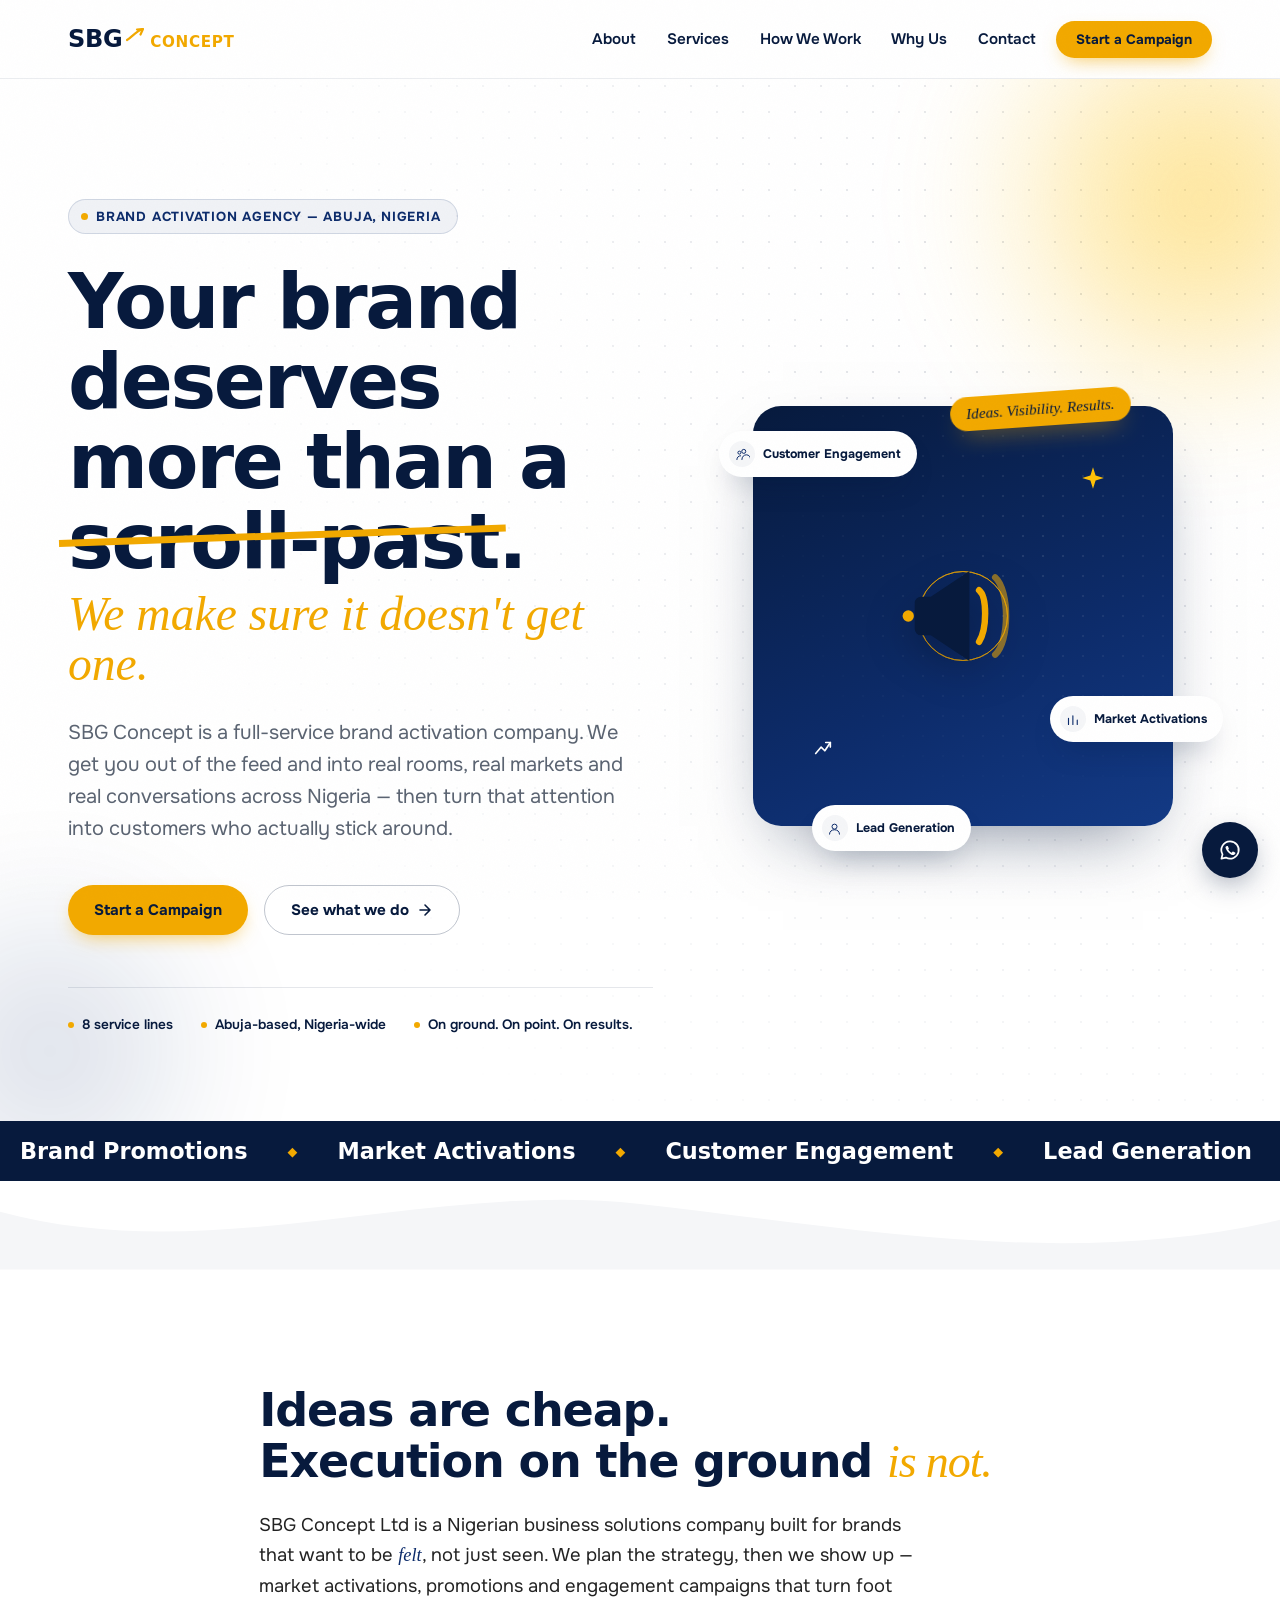
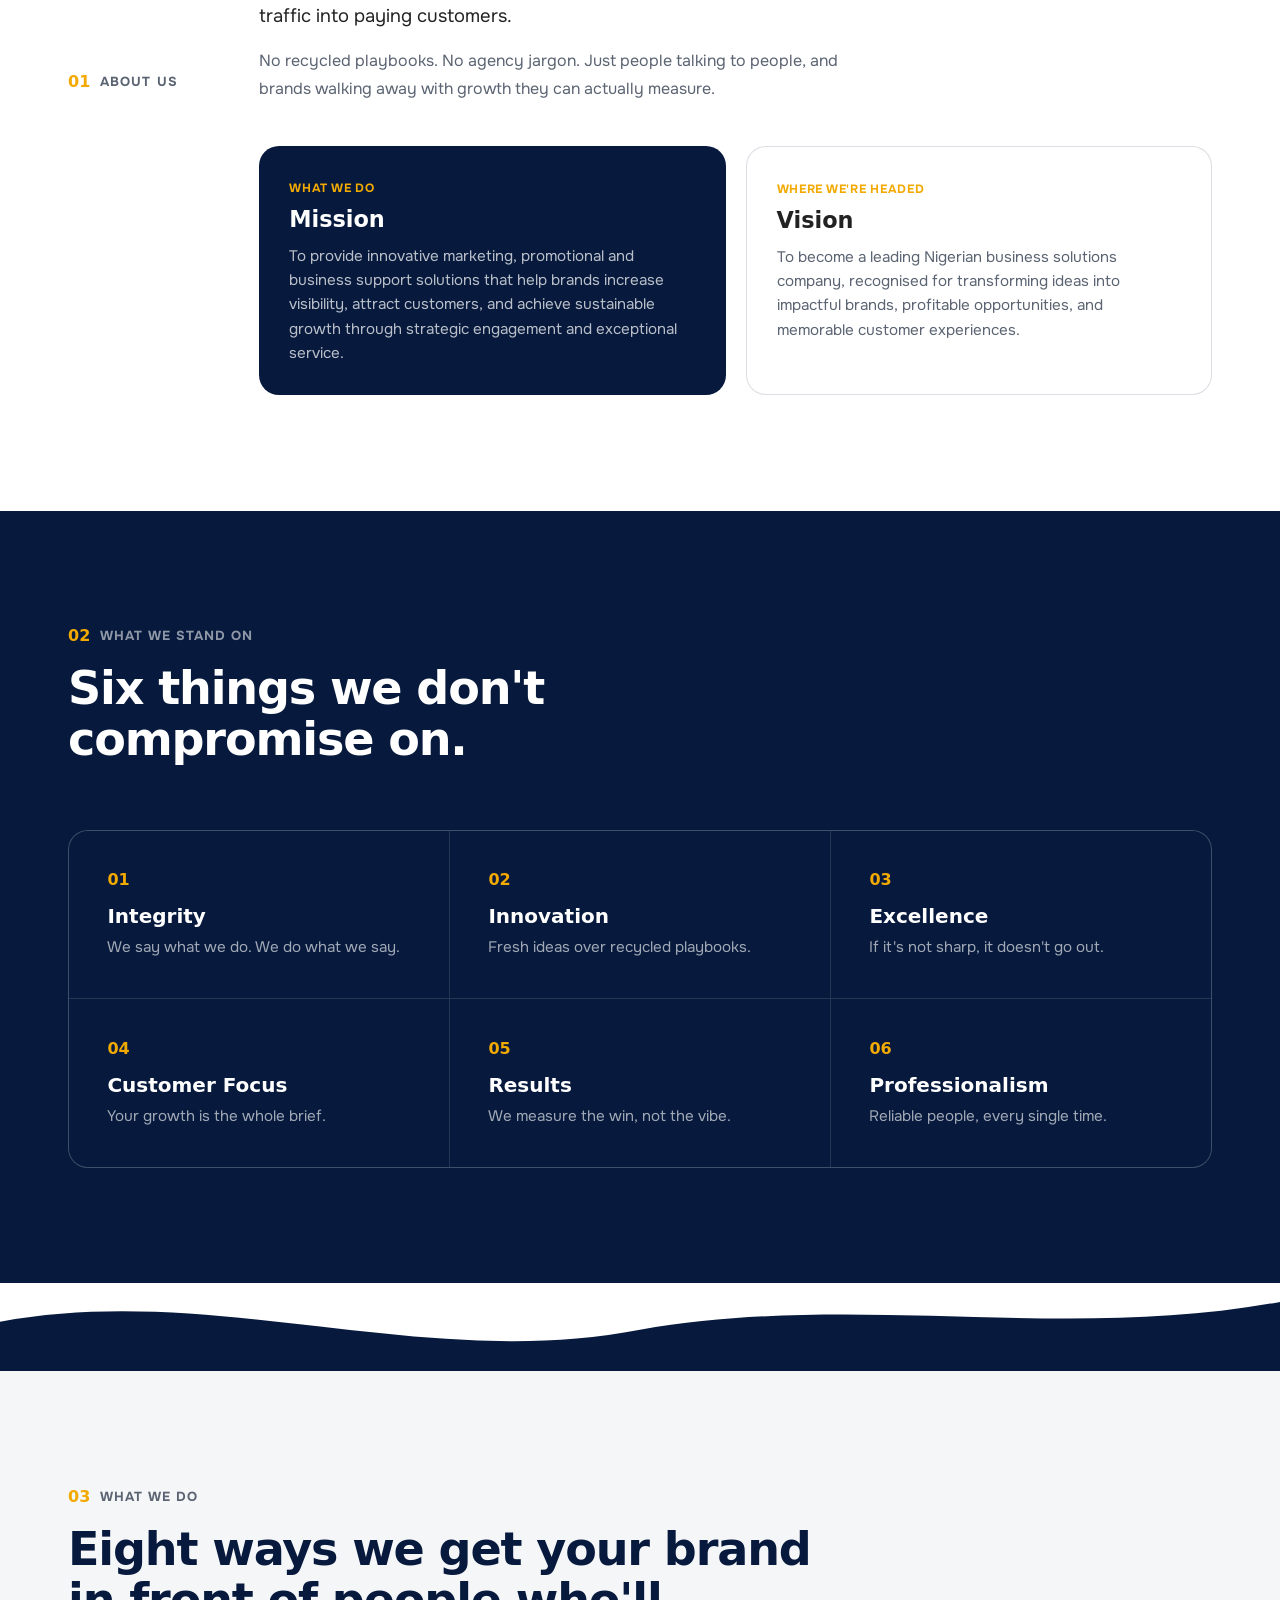
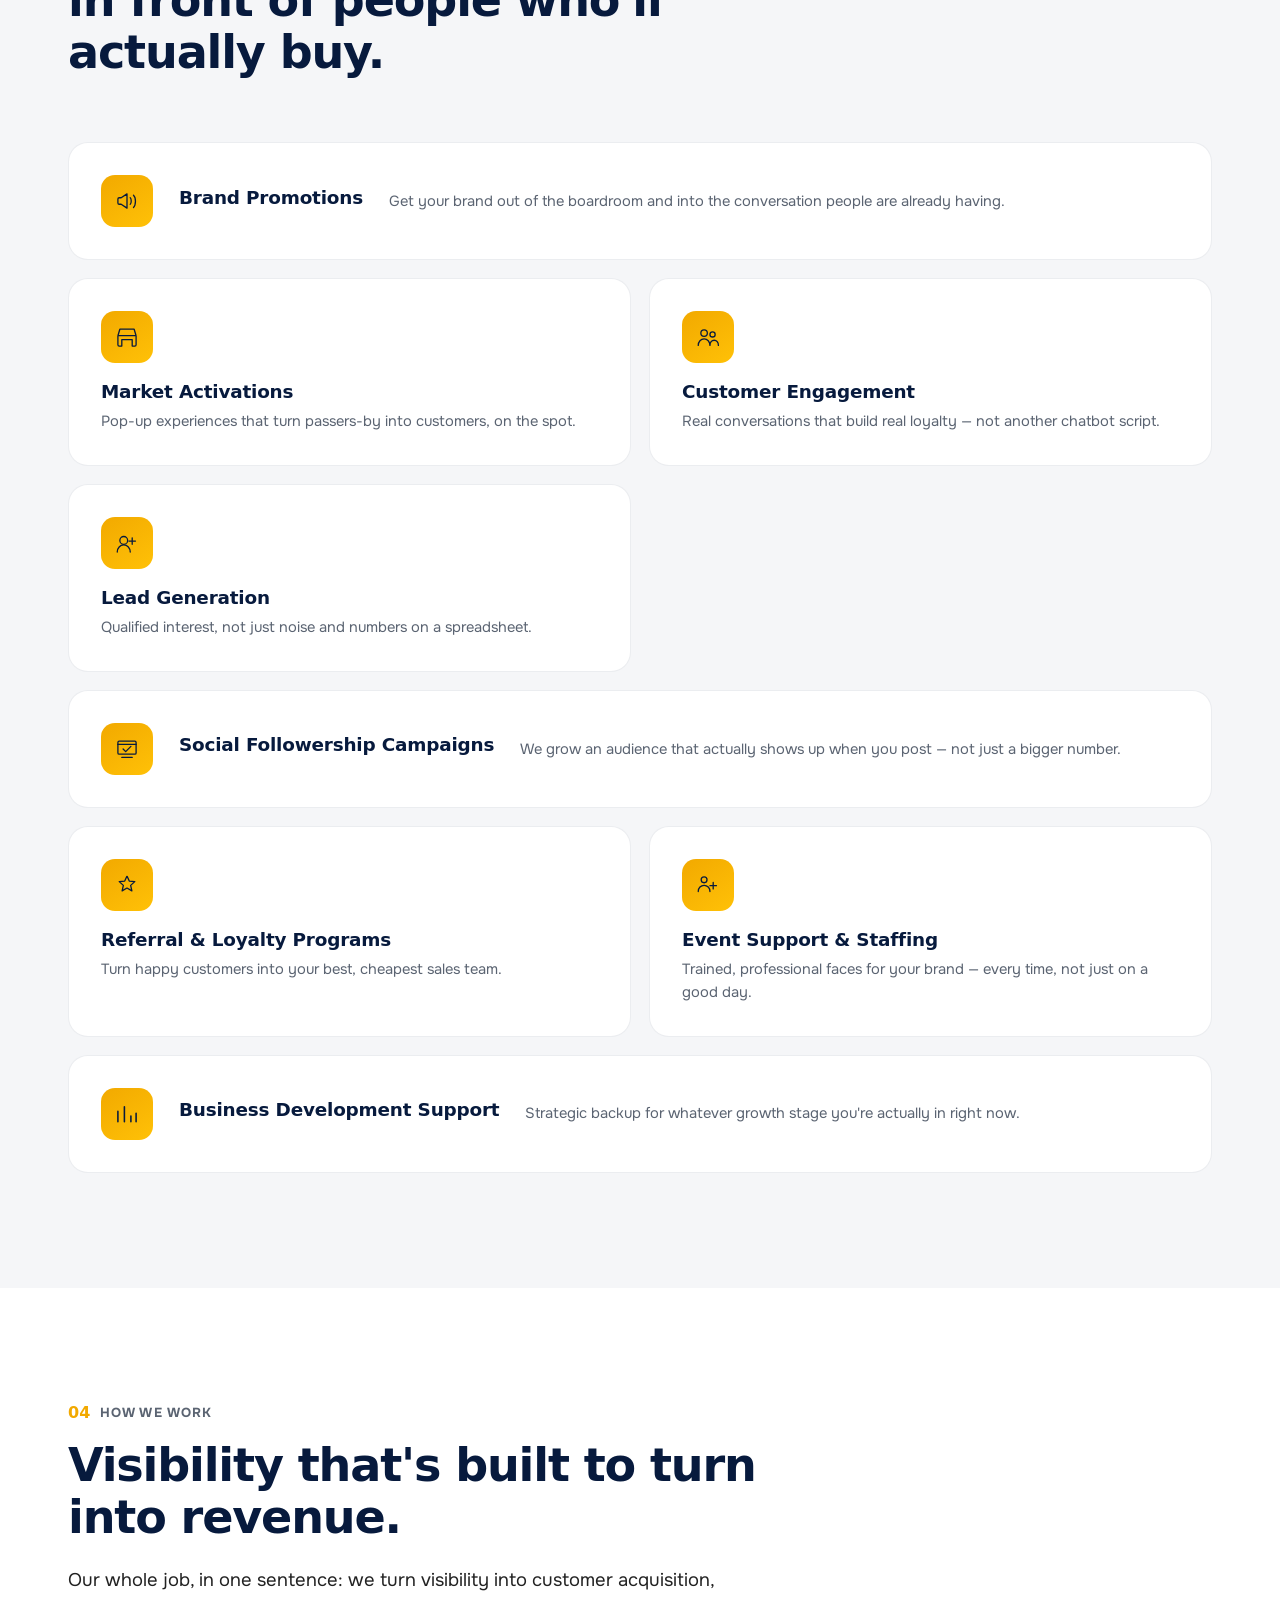
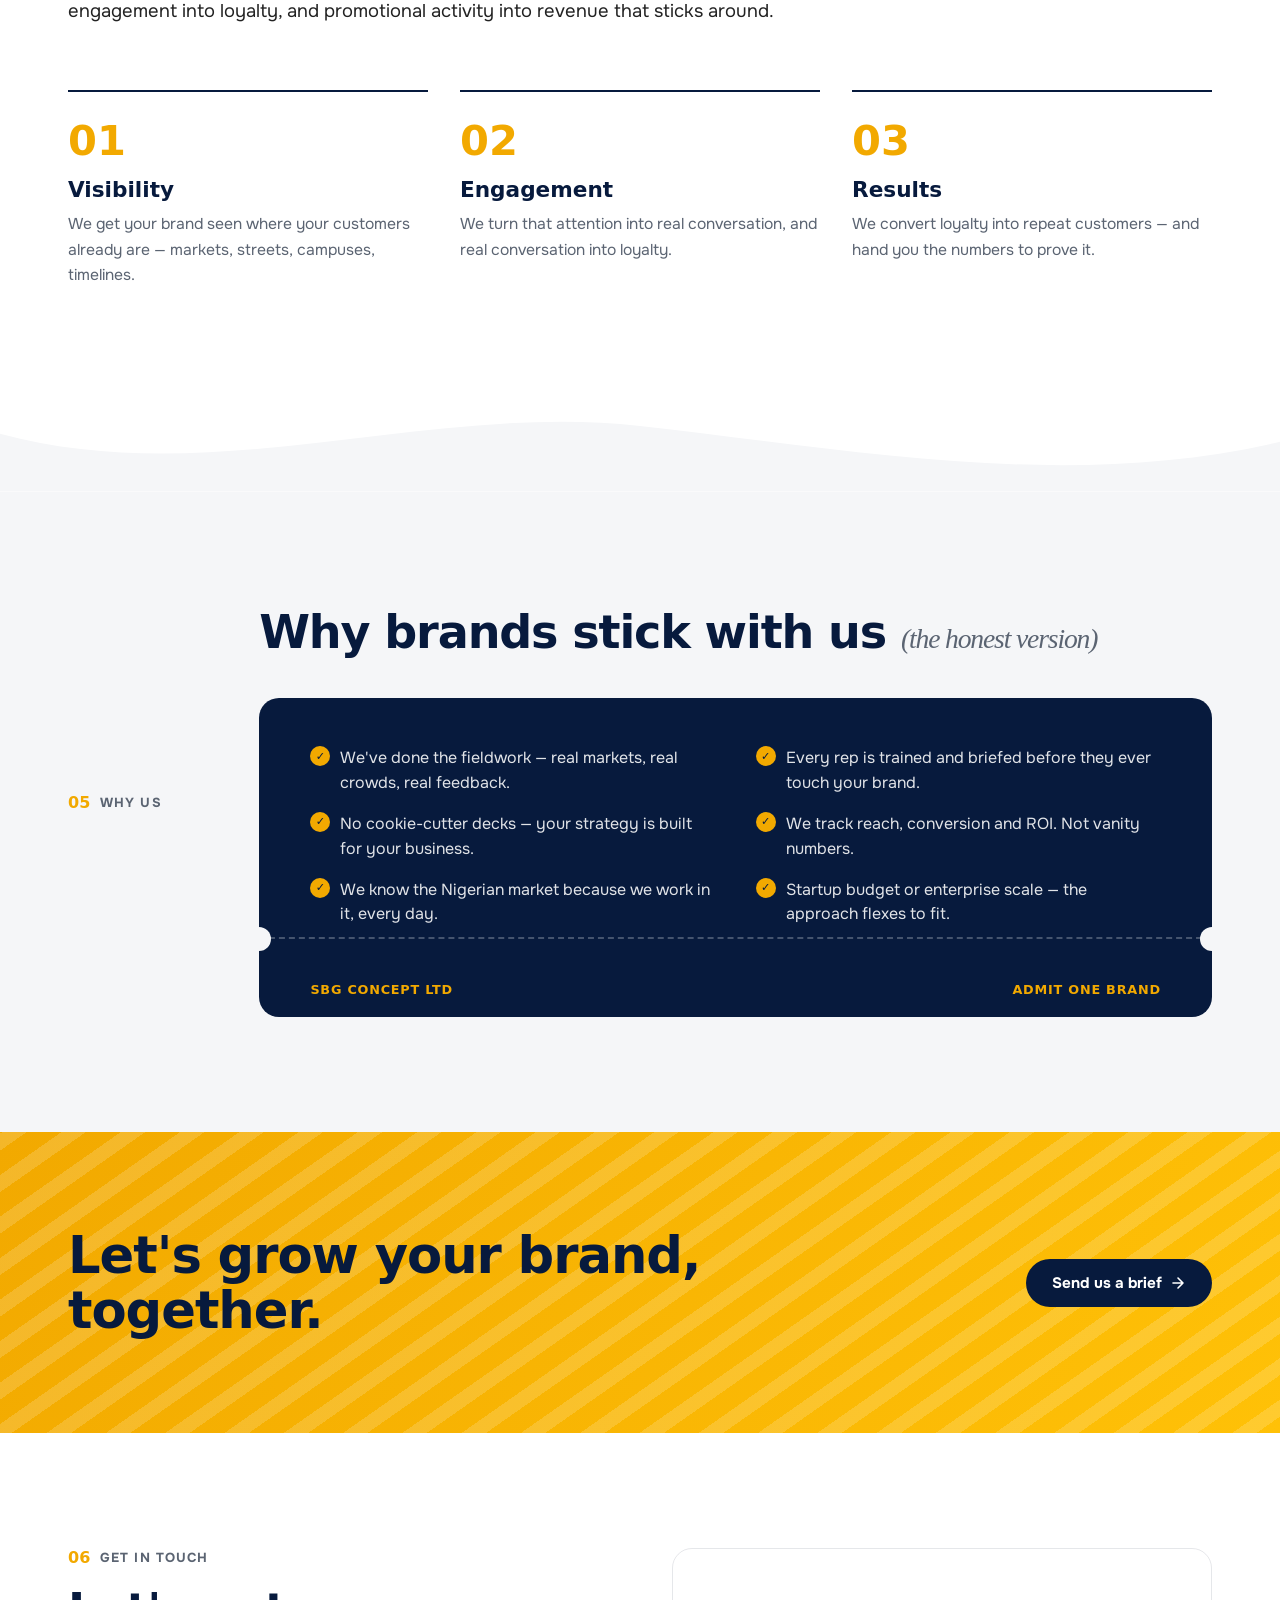
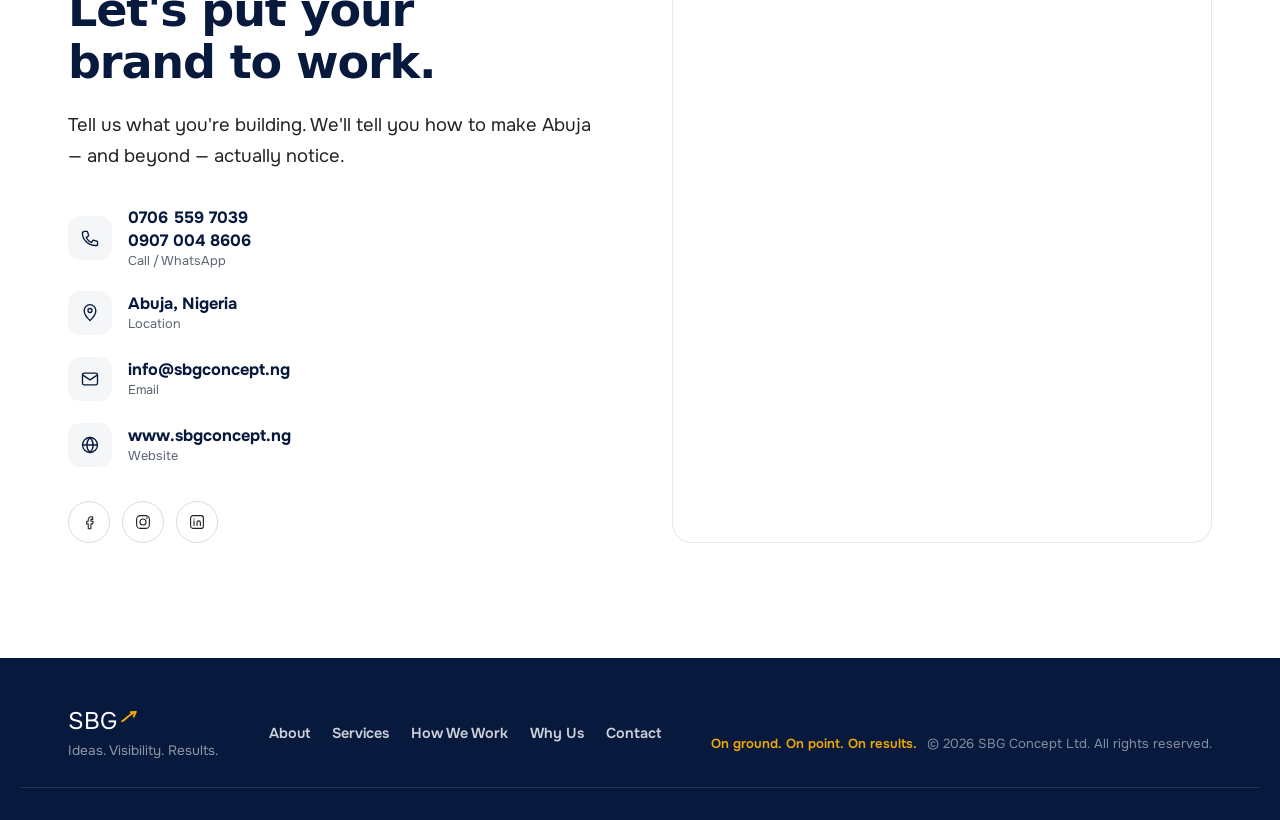
==== commit 57836973: "v2" ====
--- a/index.html
+++ b/index.html
@@ -14,6 +14,7 @@
 <body>
 
 <div class="noise-overlay" aria-hidden="true"></div>
+<div class="scroll-progress" id="scrollProgress" aria-hidden="true"></div>
 
 <a class="skip-link" href="#main">Skip to content</a>
 
@@ -52,36 +53,79 @@
     </div>
 
     <div class="wrap hero-inner">
-      <p class="eyebrow reveal">
-        <span class="eyebrow-dot"></span>
-        Brand Activation Agency — Abuja, Nigeria
-      </p>
-
-      <h1 class="hero-title reveal">
-        Your brand deserves<br>
-        more than a <span class="strike">scroll-past</span>.
-        <span class="hero-title-accent">We make sure it doesn't get one.</span>
-      </h1>
-
-      <p class="hero-sub reveal">
-        SBG Concept is a full-service brand activation company. We get you out of the
-        feed and into real rooms, real markets and real conversations across Nigeria —
-        then turn that attention into customers who actually stick around.
-      </p>
-
-      <div class="hero-cta reveal">
-        <a href="#contact" class="btn btn-primary">Start a Campaign</a>
-        <a href="#services" class="btn btn-ghost">
-          See what we do
-          <svg width="16" height="16" viewBox="0 0 16 16" fill="none" aria-hidden="true"><path d="M3 8h10M8 3l5 5-5 5" stroke="currentColor" stroke-width="1.6" stroke-linecap="round" stroke-linejoin="round"/></svg>
-        </a>
-      </div>
-
-      <ul class="hero-facts reveal">
-        <li>8 service lines</li>
-        <li>Abuja-based, Nigeria-wide</li>
-        <li>On ground. On point. On results.</li>
-      </ul>
+      <div class="hero-copy">
+        <p class="eyebrow reveal">
+          <span class="eyebrow-dot"></span>
+          Brand Activation Agency — Abuja, Nigeria
+        </p>
+
+        <h1 class="hero-title reveal">
+          Your brand deserves<br>
+          more than a <span class="strike"><span class="strike-text">scroll-past</span></span>.
+          <span class="hero-title-accent">We make sure it doesn't get one.</span>
+        </h1>
+
+        <p class="hero-sub reveal">
+          SBG Concept is a full-service brand activation company. We get you out of the
+          feed and into real rooms, real markets and real conversations across Nigeria —
+          then turn that attention into customers who actually stick around.
+        </p>
+
+        <div class="hero-cta reveal">
+          <a href="#contact" class="btn btn-primary btn-magnetic">Start a Campaign</a>
+          <a href="#services" class="btn btn-ghost">
+            See what we do
+            <svg width="16" height="16" viewBox="0 0 16 16" fill="none" aria-hidden="true"><path d="M3 8h10M8 3l5 5-5 5" stroke="currentColor" stroke-width="1.6" stroke-linecap="round" stroke-linejoin="round"/></svg>
+          </a>
+        </div>
+
+        <ul class="hero-facts reveal">
+          <li>8 service lines</li>
+          <li>Abuja-based, Nigeria-wide</li>
+          <li>On ground. On point. On results.</li>
+        </ul>
+      </div>
+
+      <div class="hero-visual reveal" id="heroVisual" aria-hidden="true">
+        <div class="hv-stage">
+          <span class="hv-ring r1"></span>
+          <span class="hv-ring r2"></span>
+          <span class="hv-ring r3"></span>
+
+          <svg class="hv-megaphone" viewBox="0 0 120 120" fill="none">
+            <path class="hv-mega-body" d="M30 52v16a4 4 0 004 4h6l24 16V32L40 48h-6a4 4 0 00-4 4z" fill="#071A3D"/>
+            <path class="hv-wave hv-wave1" d="M70 44c5 4 5 24 0 32" stroke="#F2A900" stroke-width="4" stroke-linecap="round"/>
+            <path class="hv-wave hv-wave2" d="M80 36c9 8 9 40 0 48" stroke="#F2A900" stroke-width="4" stroke-linecap="round" opacity=".55"/>
+            <circle class="hv-mega-dot" cx="26" cy="60" r="3.5" fill="#F2A900"/>
+          </svg>
+
+          <svg class="hv-spark spark-a" viewBox="0 0 24 24" fill="none"><path d="M12 2l2.4 7.6L22 12l-7.6 2.4L12 22l-2.4-7.6L2 12l7.6-2.4L12 2z" fill="#FFC107"/></svg>
+          <svg class="hv-spark spark-b" viewBox="0 0 24 24" fill="none"><path d="M4 18l6-7 4 4 6-9" stroke="#FFFFFF" stroke-width="1.8" stroke-linecap="round" stroke-linejoin="round"/><path d="M15 6h5v5" stroke="#FFFFFF" stroke-width="1.8" stroke-linecap="round" stroke-linejoin="round"/></svg>
+
+          <span class="hv-particle p1"></span>
+          <span class="hv-particle p2"></span>
+          <span class="hv-particle p3"></span>
+          <span class="hv-particle p4"></span>
+          <span class="hv-particle p5"></span>
+        </div>
+
+        <div class="hv-badge badge-1">
+          <span class="hv-badge-icon"><svg viewBox="0 0 24 24" fill="none"><circle cx="14" cy="7" r="3.2" stroke="currentColor" stroke-width="1.6"/><circle cx="7" cy="9" r="2.4" stroke="currentColor" stroke-width="1.6"/><path d="M3 20c0-3.6 2.7-6 6-6M11 20c0-4.4 3.2-7.5 7.2-7.5S25 15.6 25 20" stroke="currentColor" stroke-width="1.6" stroke-linecap="round"/></svg></span>
+          <span>Customer Engagement</span>
+        </div>
+
+        <div class="hv-badge badge-2">
+          <span class="hv-badge-icon"><svg viewBox="0 0 24 24" fill="none"><path d="M4 20V10M11 20V6M18 20v-7" stroke="currentColor" stroke-width="1.8" stroke-linecap="round"/></svg></span>
+          <span>Market Activations</span>
+        </div>
+
+        <div class="hv-badge badge-3">
+          <span class="hv-badge-icon"><svg viewBox="0 0 24 24" fill="none"><circle cx="12" cy="9" r="4" stroke="currentColor" stroke-width="1.6"/><path d="M4 21c0-4.4 3.6-7 8-7s8 2.6 8 7" stroke="currentColor" stroke-width="1.6" stroke-linecap="round"/></svg></span>
+          <span>Lead Generation</span>
+        </div>
+
+        <div class="hv-tag">Ideas. Visibility. Results.</div>
+      </div>
     </div>
 
     <div class="marquee" aria-hidden="true">
--- a/css/style.css
+++ b/css/style.css
@@ -67,6 +67,16 @@
 /* ============================================================
    HEADER
    ============================================================ */
+.scroll-progress{
+  position: fixed; top: 0; left: 0; height: 3px; width: 0%;
+  background: linear-gradient(90deg, var(--gold), var(--yellow));
+  z-index: 200;
+  transition: width .12s linear;
+}
+@media (prefers-reduced-motion: reduce){
+  .scroll-progress{ transition: none; }
+}
+
 .site-header{
   position: sticky; top: 0; z-index: 100;
   background: rgba(255,255,255,.78);
@@ -159,11 +169,29 @@
 }
 .hero-blob{
   position: absolute; border-radius: 50%; filter: blur(60px); opacity: .5;
+  animation: blob-drift 14s ease-in-out infinite;
 }
 .blob-a{ width: 480px; height: 480px; right: -160px; top: -120px; background: radial-gradient(circle, var(--yellow), transparent 70%); }
-.blob-b{ width: 380px; height: 380px; left: -140px; bottom: -60px; background: radial-gradient(circle, var(--blue), transparent 70%); opacity: .18; }
-
-.hero-inner{ position: relative; z-index: 1; }
+.blob-b{
+  width: 380px; height: 380px; left: -140px; bottom: -60px;
+  background: radial-gradient(circle, var(--blue), transparent 70%); opacity: .18;
+  animation-duration: 18s; animation-delay: -4s;
+}
+@keyframes blob-drift{
+  0%, 100%{ transform: translate(0, 0) scale(1); }
+  33%{ transform: translate(-26px, 22px) scale(1.06); }
+  66%{ transform: translate(18px, -16px) scale(.97); }
+}
+@media (prefers-reduced-motion: reduce){
+  .hero-blob{ animation: none; }
+}
+
+.hero-inner{
+  position: relative; z-index: 1;
+  display: grid; grid-template-columns: 1.08fr .92fr; align-items: center;
+  gap: clamp(24px, 5vw, 60px);
+}
+.hero-copy{ min-width: 0; }
 
 .eyebrow{
   display: inline-flex; align-items: center; gap: 8px;
@@ -184,11 +212,15 @@
   color: var(--navy);
   max-width: 18ch;
 }
-.strike{ position: relative; white-space: nowrap; }
+.strike{ position: relative; white-space: nowrap; display: inline-block; }
+.strike-text{ display: inline-block; }
 .strike::after{
   content: ""; position: absolute; left: -2%; right: -2%; top: 48%;
-  height: .09em; background: var(--gold); transform: rotate(-2deg);
-}
+  height: .09em; background: var(--gold);
+  transform: scaleX(0) rotate(-2deg); transform-origin: left center;
+  transition: transform .7s var(--ease) .55s;
+}
+.reveal.is-visible .strike::after{ transform: scaleX(1) rotate(-2deg); }
 .hero-title-accent{
   display: block;
   font-family: var(--font-serif);
@@ -221,6 +253,130 @@
 }
 .hero-facts li::before{ content: ""; width: 6px; height: 6px; border-radius: 50%; background: var(--gold); }
 
+/* ============================================================
+   HERO VISUAL — animated stage
+   ============================================================ */
+.hero-visual{
+  position: relative;
+  justify-self: center;
+  width: 100%;
+  max-width: 420px;
+  transition: transform .35s cubic-bezier(.22,1,.36,1);
+  will-change: transform;
+}
+.hv-stage{
+  position: relative;
+  aspect-ratio: 1 / 1;
+  border-radius: 28px;
+  background: linear-gradient(155deg, var(--navy) 0%, var(--blue) 62%, #133a86 100%);
+  overflow: hidden;
+  box-shadow: 0 30px 70px -30px rgba(7,26,61,.55);
+  will-change: transform;
+}
+.hv-stage::before{
+  content: "";
+  position: absolute; inset: 0;
+  background-image: radial-gradient(rgba(255,255,255,.18) 1.2px, transparent 1.2px);
+  background-size: 20px 20px;
+  mask-image: radial-gradient(circle at 65% 35%, black 0%, transparent 70%);
+  opacity: .6;
+}
+.hv-ring{
+  position: absolute; left: 50%; top: 50%; translate: -50% -50%;
+  width: 90px; height: 90px; border-radius: 50%;
+  border: 1.5px solid rgba(242,169,0,.55);
+  animation: hv-ring-pulse 3.6s var(--ease) infinite;
+}
+.hv-ring.r2{ animation-delay: 1.2s; }
+.hv-ring.r3{ animation-delay: 2.4s; }
+@keyframes hv-ring-pulse{
+  0%{ transform: scale(.5); opacity: .7; }
+  100%{ transform: scale(2.6); opacity: 0; }
+}
+
+.hv-megaphone{
+  position: absolute; left: 50%; top: 50%;
+  width: 46%; height: 46%;
+  transform: translate(-50%, -50%);
+  animation: hv-float 4.5s ease-in-out infinite;
+  filter: drop-shadow(0 14px 20px rgba(0,0,0,.25));
+}
+@keyframes hv-float{
+  0%, 100%{ transform: translate(-50%, -50%) rotate(-3deg); }
+  50%{ transform: translate(-50%, -56%) rotate(2deg); }
+}
+.hv-wave{ transform-origin: 30px 60px; animation: hv-wave-pulse 2.4s ease-in-out infinite; }
+.hv-wave2{ animation-delay: .3s; }
+@keyframes hv-wave-pulse{
+  0%, 100%{ opacity: .35; }
+  50%{ opacity: 1; }
+}
+
+.hv-spark{ position: absolute; }
+.spark-a{ width: 26px; height: 26px; top: 14%; right: 16%; animation: hv-spin 9s linear infinite; }
+.spark-b{ width: 22px; height: 22px; bottom: 16%; left: 14%; animation: hv-bob 3.4s ease-in-out infinite; }
+@keyframes hv-spin{ from{ transform: rotate(0deg); } to{ transform: rotate(360deg); } }
+@keyframes hv-bob{ 0%, 100%{ transform: translateY(0) rotate(-6deg); } 50%{ transform: translateY(-9px) rotate(6deg); } }
+
+.hv-particle{
+  position: absolute; bottom: 14%;
+  width: 6px; height: 6px; border-radius: 50%;
+  background: var(--gold);
+  opacity: 0;
+  animation: hv-rise 5s ease-in infinite;
+}
+.hv-particle.p1{ left: 22%; animation-delay: 0s; background: var(--yellow); }
+.hv-particle.p2{ left: 38%; animation-delay: 1.1s; width: 4px; height: 4px; }
+.hv-particle.p3{ left: 58%; animation-delay: 2.1s; background: #fff; opacity: 0; }
+.hv-particle.p4{ left: 72%; animation-delay: 3s; width: 5px; height: 5px; }
+.hv-particle.p5{ left: 48%; animation-delay: 3.8s; background: var(--yellow); width: 4px; height: 4px; }
+@keyframes hv-rise{
+  0%{ transform: translateY(0) scale(.5); opacity: 0; }
+  12%{ opacity: .9; }
+  85%{ opacity: .5; }
+  100%{ transform: translateY(-160px) scale(1); opacity: 0; }
+}
+
+.hv-badge{
+  position: absolute;
+  display: flex; align-items: center; gap: 8px;
+  background: var(--white);
+  border-radius: 100px;
+  padding: 10px 16px 10px 10px;
+  box-shadow: 0 16px 30px -14px rgba(7,26,61,.35);
+  font-size: .78rem; font-weight: 700; color: var(--navy);
+  white-space: nowrap;
+  animation: hv-badge-float 5s ease-in-out infinite;
+}
+.hv-badge-icon{
+  width: 26px; height: 26px; border-radius: 50%;
+  background: var(--gray); color: var(--blue);
+  display: flex; align-items: center; justify-content: center; flex-shrink: 0;
+}
+.hv-badge-icon svg{ width: 15px; height: 15px; }
+.badge-1{ top: 6%; left: -8%; animation-delay: 0s; }
+.badge-2{ bottom: 20%; right: -12%; animation-delay: .8s; }
+.badge-3{ bottom: -6%; left: 14%; animation-delay: 1.6s; }
+@keyframes hv-badge-float{
+  0%, 100%{ transform: translateY(0); }
+  50%{ transform: translateY(-10px); }
+}
+
+.hv-tag{
+  position: absolute; top: -14px; right: 10%;
+  background: var(--gold); color: var(--navy);
+  font-family: var(--font-serif); font-style: italic; font-weight: 400;
+  font-size: .95rem;
+  padding: 8px 16px;
+  border-radius: 100px;
+  transform: rotate(-4deg);
+  box-shadow: 0 12px 24px -12px rgba(242,169,0,.7);
+}
+
+@media (prefers-reduced-motion: reduce){
+  .hv-ring, .hv-megaphone, .hv-wave, .hv-spark, .hv-particle, .hv-badge{ animation: none !important; }
+}
+
 /* Marquee */
 .marquee{
   margin-top: clamp(56px, 8vw, 88px);
@@ -375,7 +531,18 @@
   display: flex; align-items: center; justify-content: center;
   color: var(--navy); margin-bottom: 18px;
 }
-.bento-icon svg{ width: 26px; height: 26px; }
+.bento-icon svg{ width: 26px; height: 26px; transition: transform .4s var(--ease); }
+.bento-card:hover .bento-icon svg{ transform: scale(1.12) rotate(-4deg); }
+.bento-icon svg path, .bento-icon svg circle, .bento-icon svg rect{
+  stroke-dasharray: 170;
+  stroke-dashoffset: 170;
+  transition: stroke-dashoffset 1.1s var(--ease) .1s;
+}
+.bento-card.is-visible .bento-icon svg path,
+.bento-card.is-visible .bento-icon svg circle,
+.bento-card.is-visible .bento-icon svg rect{
+  stroke-dashoffset: 0;
+}
 .bento-card h3{ font-size: 1.15rem; color: var(--navy); margin-bottom: 8px; letter-spacing: -0.01em; }
 .bento-card p{ font-size: .92rem; line-height: 1.55; color: var(--gray-600); }
 
@@ -436,7 +603,16 @@
   width: 20px; height: 20px; border-radius: 50%; background: var(--gold);
   color: var(--navy); font-size: .7rem; font-weight: 800;
   display: flex; align-items: center; justify-content: center;
-}
+  transform: scale(0) rotate(-40deg);
+  transition: transform .5s cubic-bezier(.34,1.56,.64,1);
+}
+.ticket.is-visible .ticket-list li::before{ transform: scale(1) rotate(0deg); }
+.ticket-list li:nth-child(1)::before{ transition-delay: .05s; }
+.ticket-list li:nth-child(2)::before{ transition-delay: .15s; }
+.ticket-list li:nth-child(3)::before{ transition-delay: .25s; }
+.ticket-list li:nth-child(4)::before{ transition-delay: .35s; }
+.ticket-list li:nth-child(5)::before{ transition-delay: .45s; }
+.ticket-list li:nth-child(6)::before{ transition-delay: .55s; }
 .ticket-stub{
   position: absolute; left: 0; right: 0; bottom: 0;
   display: flex; justify-content: space-between; align-items: center;
@@ -450,15 +626,35 @@
    CTA BANNER
    ============================================================ */
 .cta-banner{
+  position: relative;
   background: linear-gradient(120deg, var(--gold), var(--yellow));
   padding: clamp(56px, 8vw, 96px) 0;
+  overflow: hidden;
+}
+.cta-banner::before{
+  content: "";
+  position: absolute; inset: -20% -10%;
+  background: repeating-linear-gradient(
+    -35deg,
+    rgba(255,255,255,.16) 0 14px,
+    transparent 14px 34px
+  );
+  animation: cta-drift 22s linear infinite;
+}
+@keyframes cta-drift{
+  from{ transform: translateX(0); }
+  to{ transform: translateX(240px); }
 }
 .cta-banner-inner{
+  position: relative;
   display: flex; align-items: center; justify-content: space-between; flex-wrap: wrap; gap: 28px;
 }
 .cta-banner h2{
   font-size: clamp(1.9rem, 4vw, 3.2rem); line-height: 1.06; letter-spacing: -0.02em;
   color: var(--navy);
+}
+@media (prefers-reduced-motion: reduce){
+  .cta-banner::before{ animation: none; }
 }
 
 /* ============================================================
@@ -559,6 +755,15 @@
 /* ============================================================
    RESPONSIVE
    ============================================================ */
+@media (max-width: 1080px){
+  .hero-inner{ grid-template-columns: 1fr; }
+  .hero-visual{ max-width: 340px; margin: 24px auto 0; order: 2; }
+  .hero-copy{ order: 1; }
+  .badge-1{ left: -2%; }
+  .badge-2{ right: -2%; }
+  .badge-3{ left: 18%; }
+}
+
 @media (max-width: 980px){
   .about-grid, .why-grid{ grid-template-columns: 1fr; }
   .about-label{ margin-bottom: 8px; }
@@ -599,4 +804,8 @@
 @media (max-width: 480px){
   .hero-facts{ flex-direction: column; gap: 10px; }
   .ticket-stub{ flex-direction: column; align-items: flex-start; gap: 4px; }
-}
+  .hero-visual{ max-width: 280px; }
+  .hv-badge{ font-size: .68rem; padding: 8px 12px 8px 8px; }
+  .hv-badge-icon{ width: 22px; height: 22px; }
+  .hv-tag{ font-size: .8rem; padding: 6px 12px; }
+}
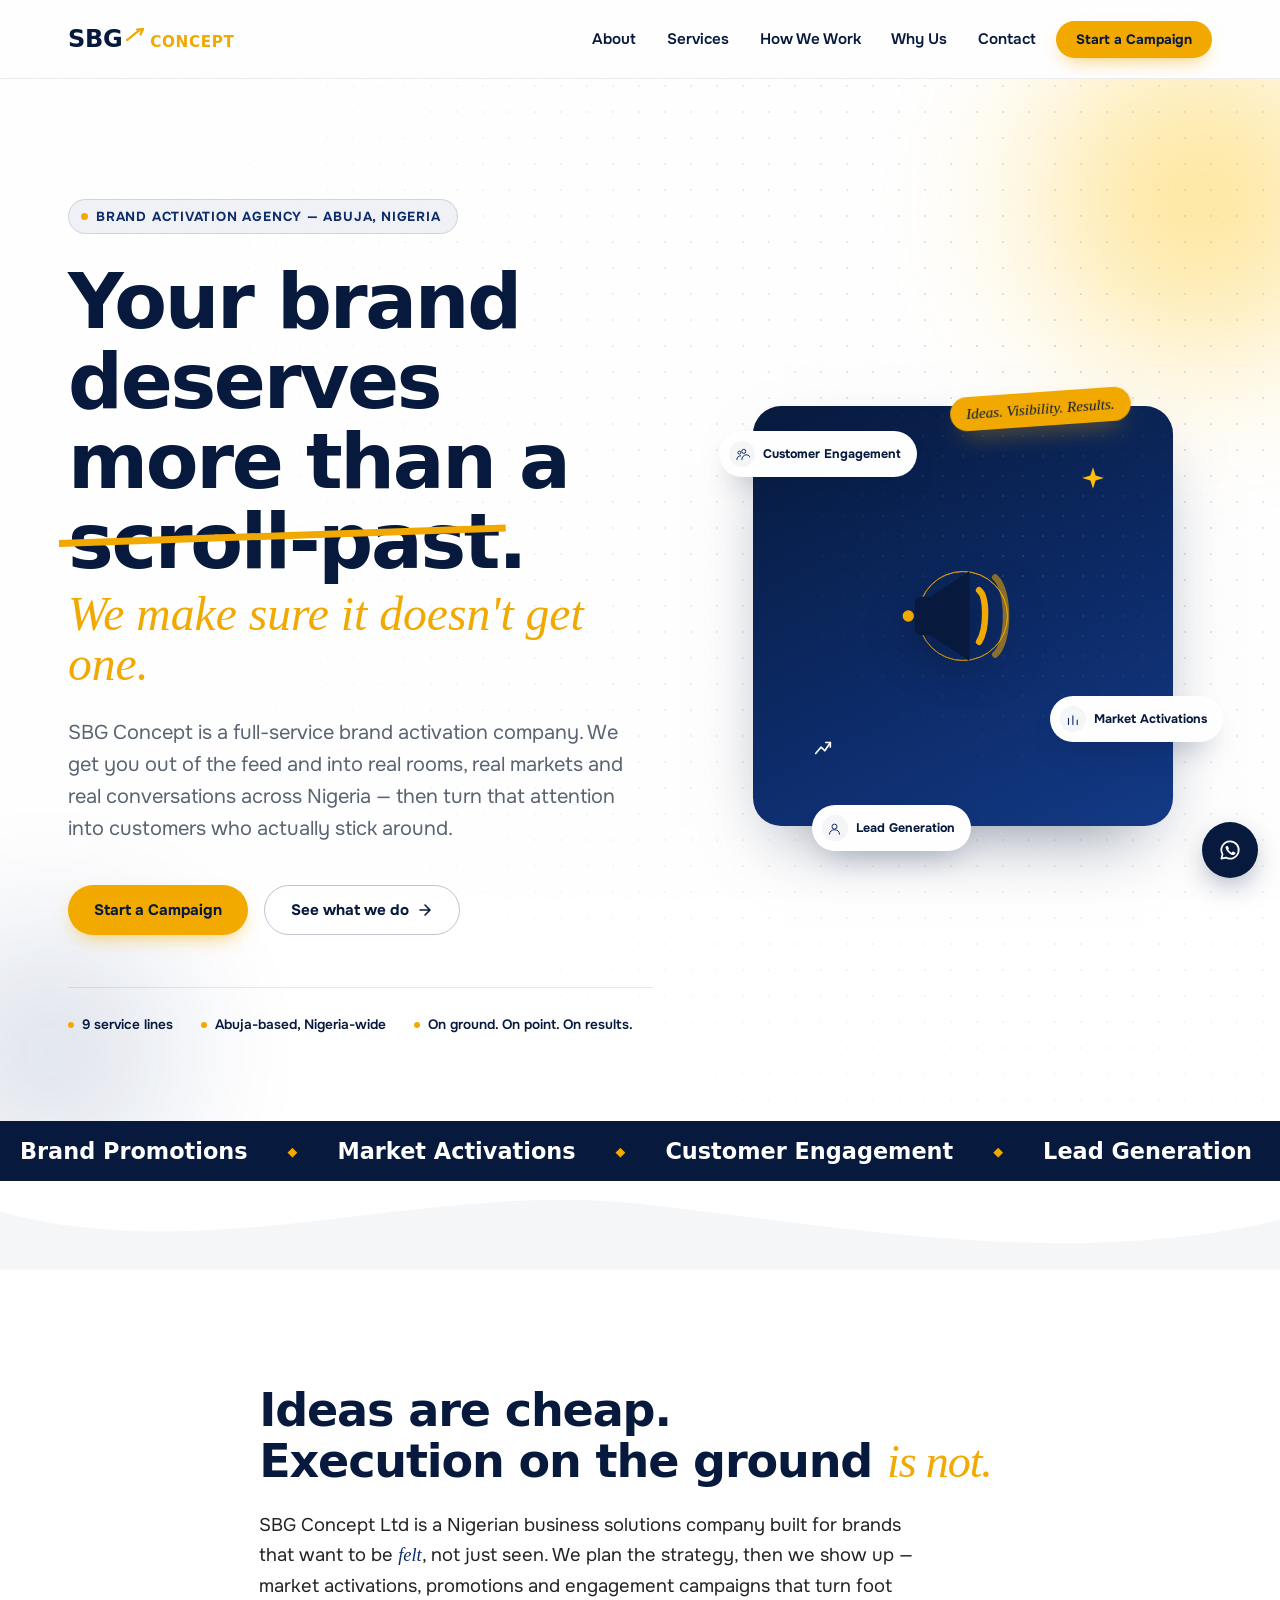
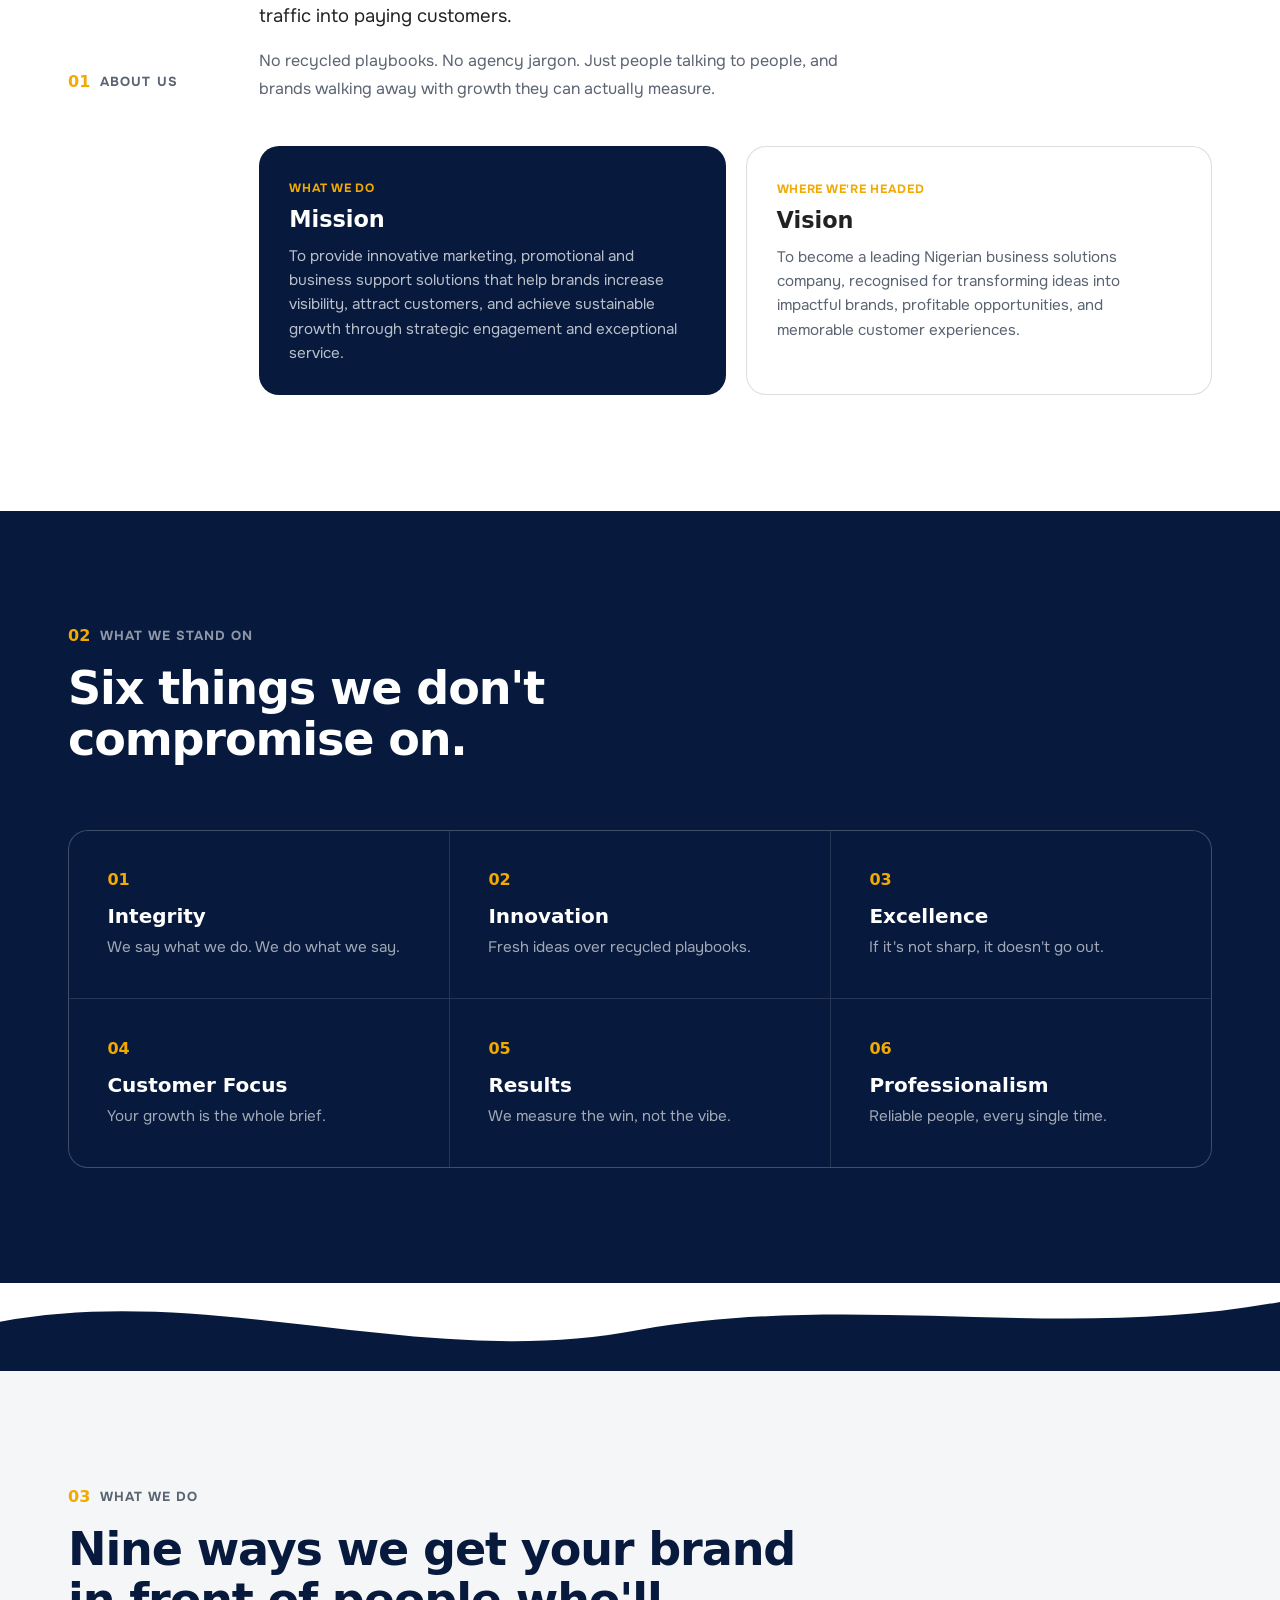
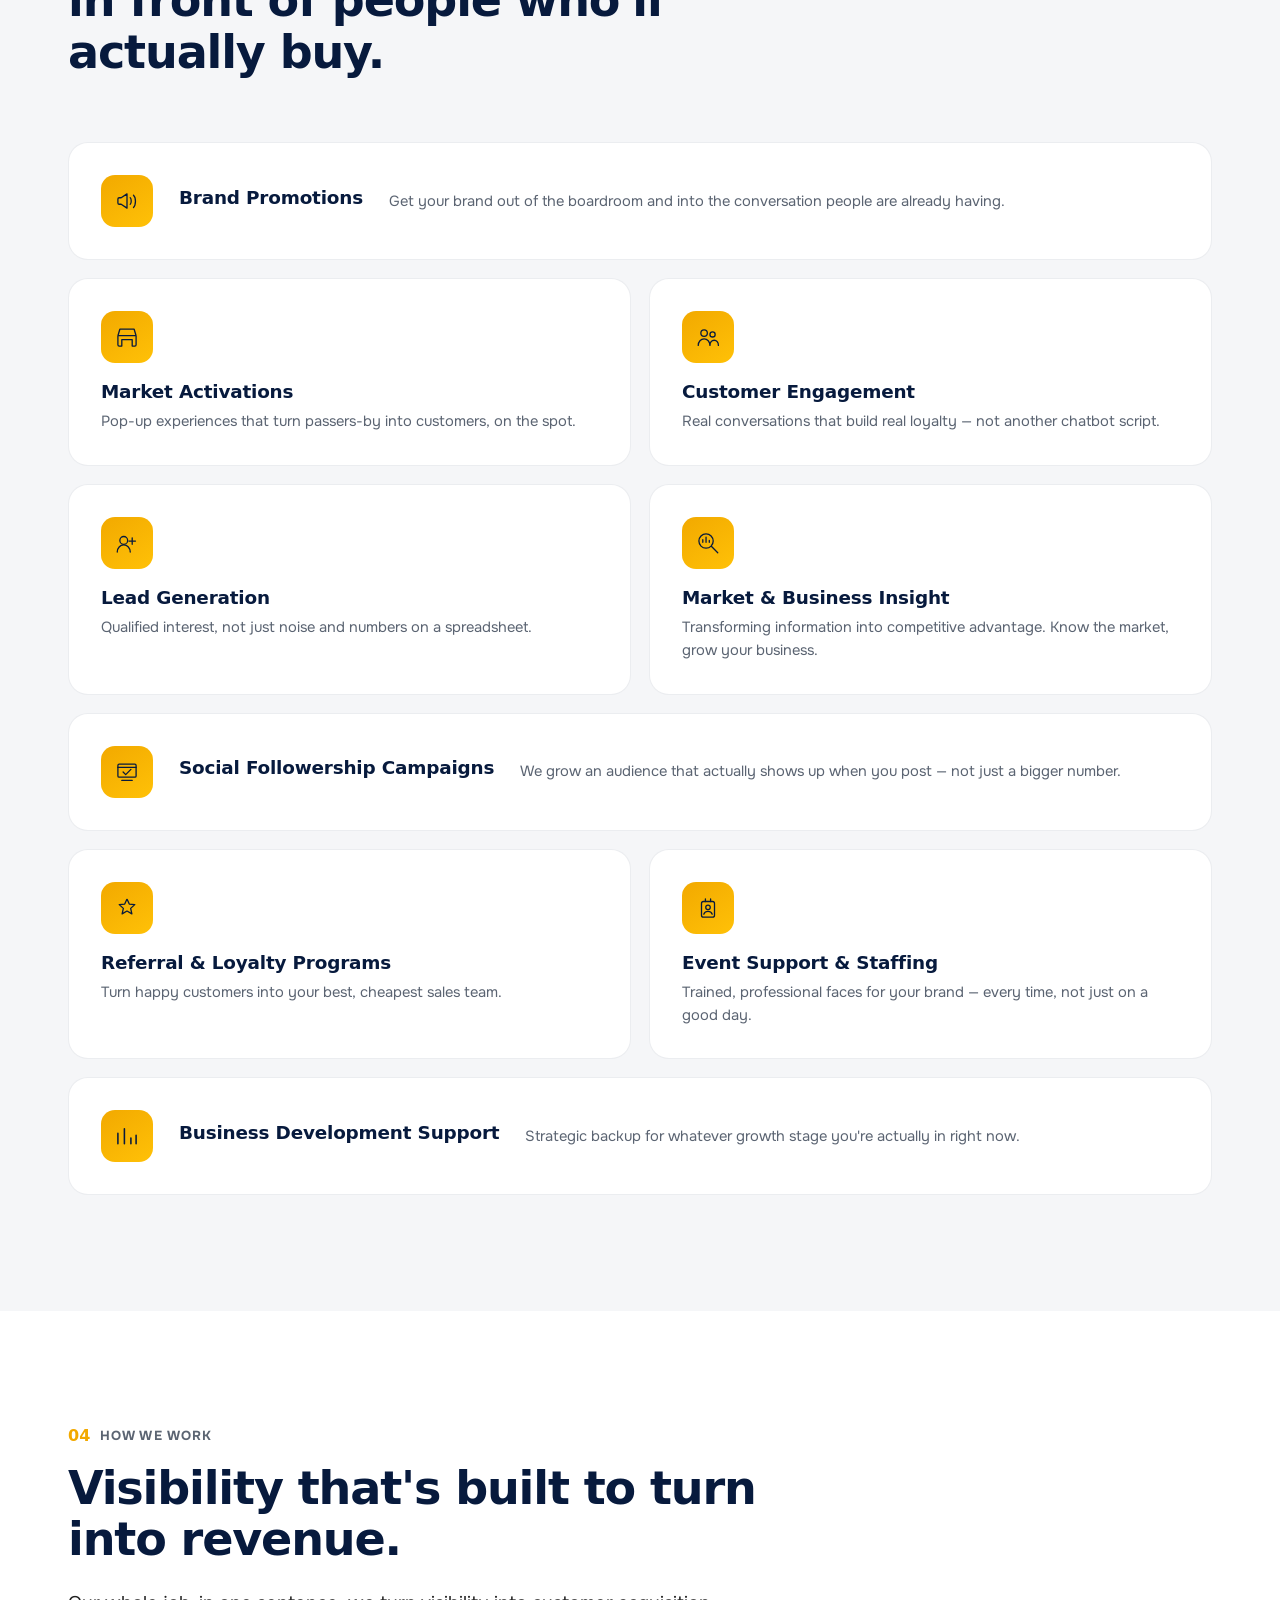
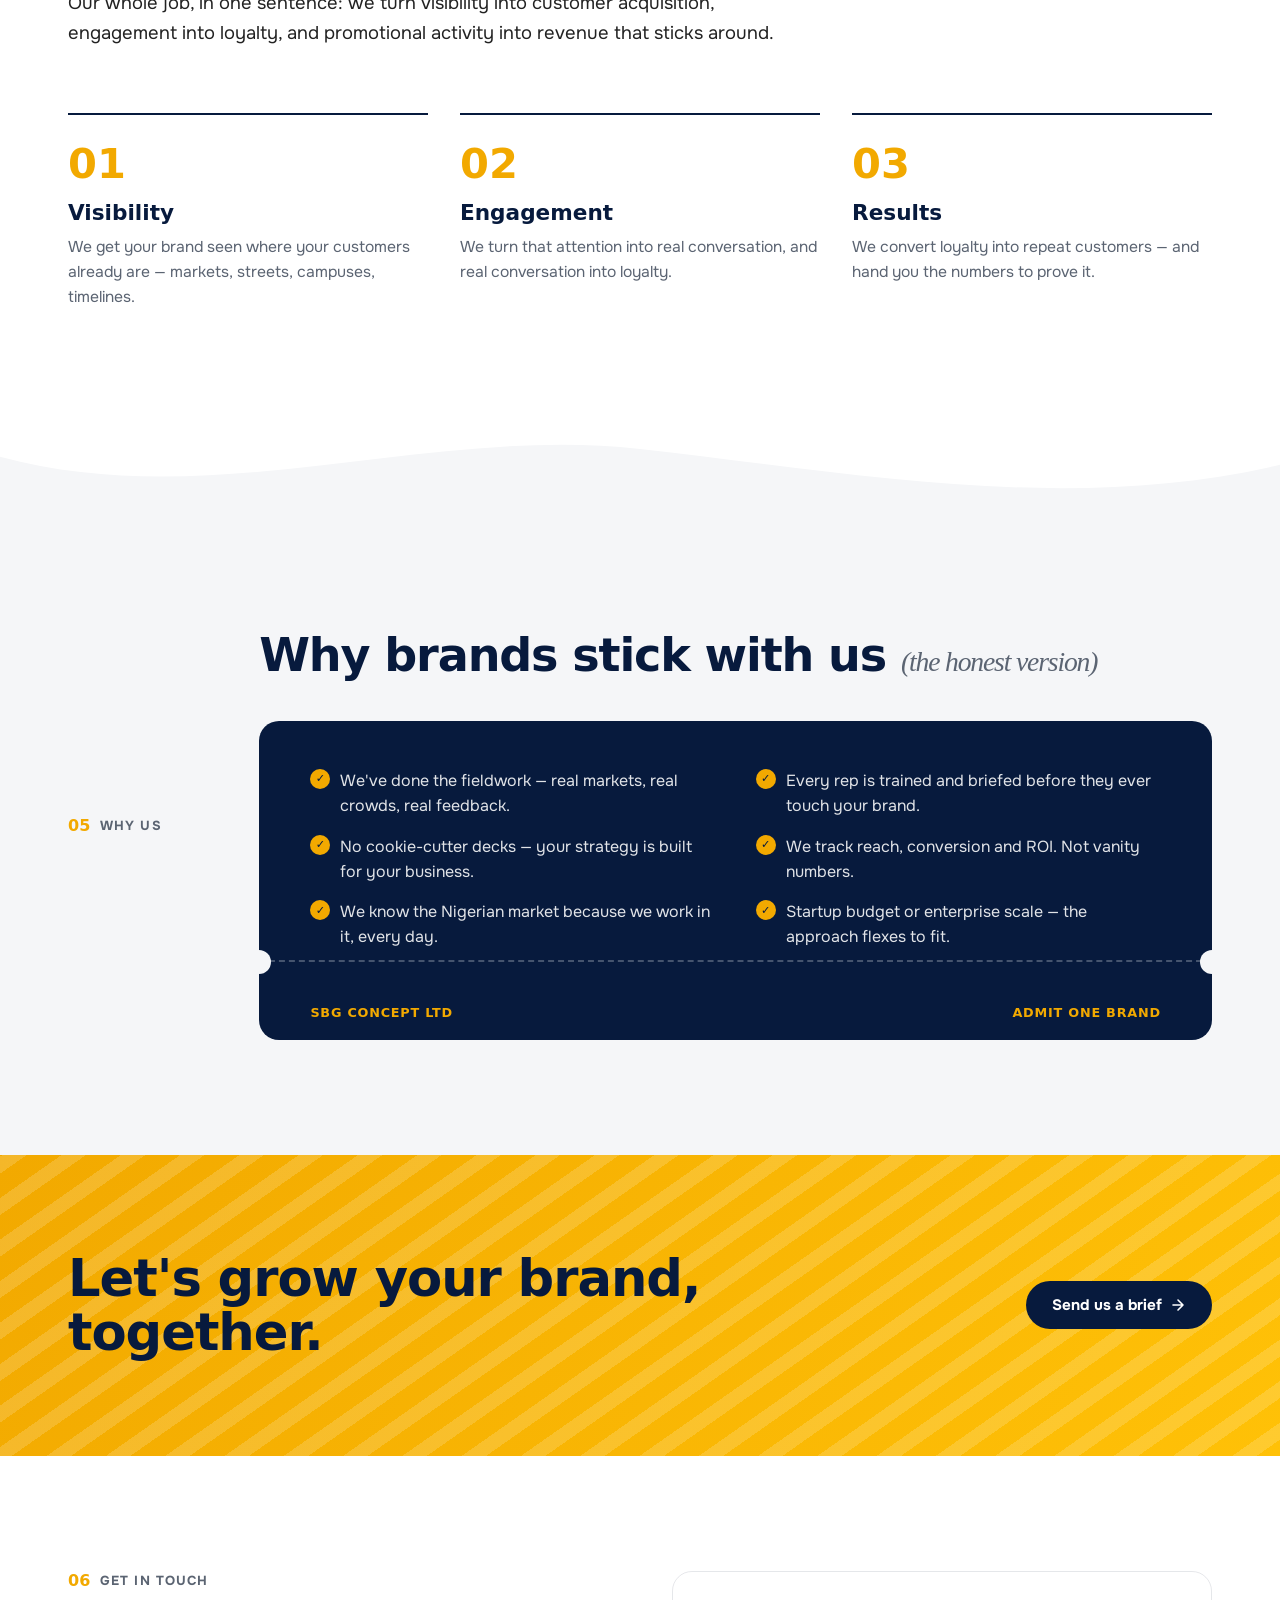
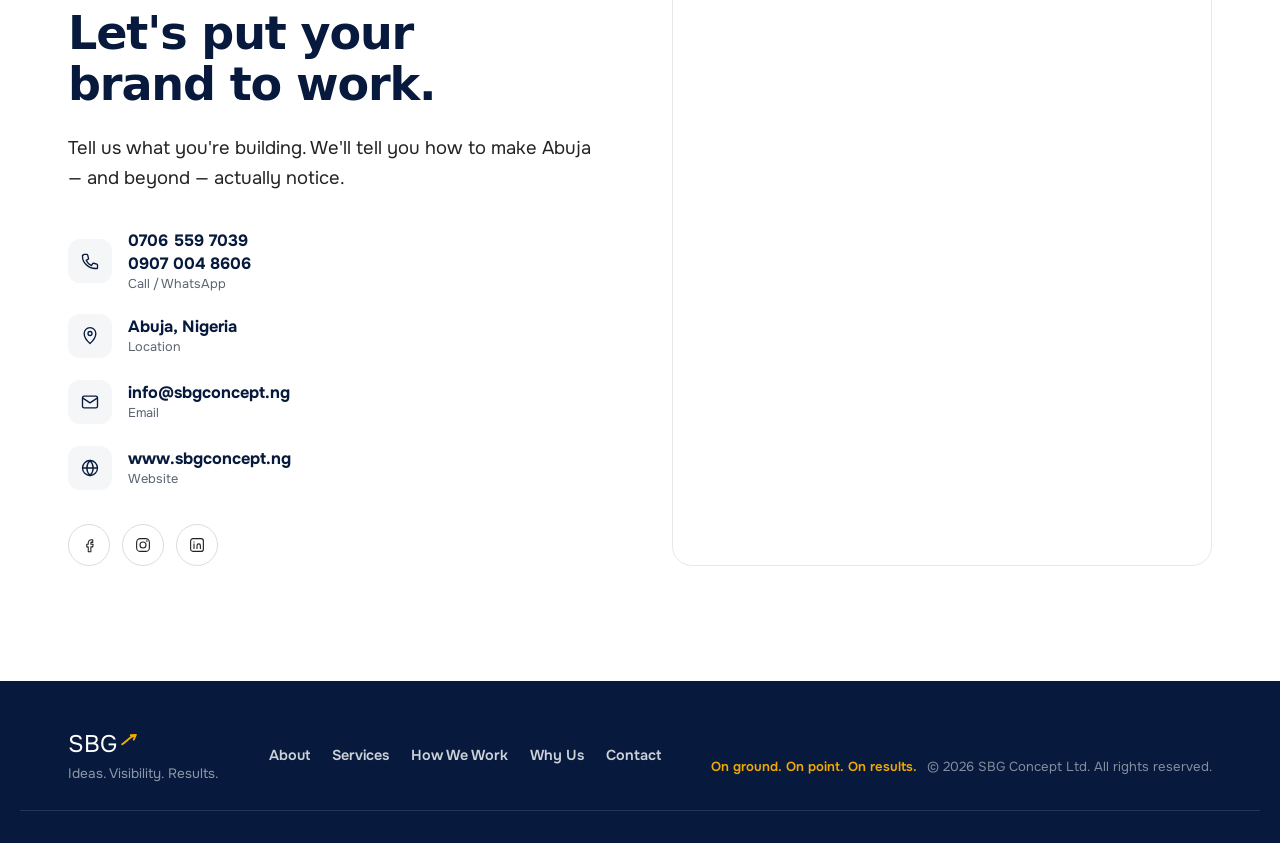
==== commit 6fd2f2ed: "Update index.html" ====
--- a/index.html
+++ b/index.html
@@ -80,7 +80,7 @@
         </div>
 
         <ul class="hero-facts reveal">
-          <li>8 service lines</li>
+          <li>9 service lines</li>
           <li>Abuja-based, Nigeria-wide</li>
           <li>On ground. On point. On results.</li>
         </ul>
@@ -134,6 +134,7 @@
         <span>Market Activations</span><span class="dot">◆</span>
         <span>Customer Engagement</span><span class="dot">◆</span>
         <span>Lead Generation</span><span class="dot">◆</span>
+        <span>Market Insight</span><span class="dot">◆</span>
         <span>Loyalty Programs</span><span class="dot">◆</span>
         <span>Event Staffing</span><span class="dot">◆</span>
         <span>Business Development</span><span class="dot">◆</span>
@@ -142,6 +143,7 @@
         <span>Market Activations</span><span class="dot">◆</span>
         <span>Customer Engagement</span><span class="dot">◆</span>
         <span>Lead Generation</span><span class="dot">◆</span>
+        <span>Market Insight</span><span class="dot">◆</span>
         <span>Loyalty Programs</span><span class="dot">◆</span>
         <span>Event Staffing</span><span class="dot">◆</span>
         <span>Business Development</span><span class="dot">◆</span>
@@ -257,7 +259,7 @@
           <span class="section-index">03</span>
           <span class="section-kicker">What We Do</span>
         </div>
-        <h2 class="section-title">Eight ways we get your brand in front of people who'll actually buy.</h2>
+        <h2 class="section-title">Nine ways we get your brand in front of people who'll actually buy.</h2>
       </div>
 
       <div class="bento">
@@ -293,6 +295,14 @@
           <p>Qualified interest, not just noise and numbers on a spreadsheet.</p>
         </article>
 
+        <article class="bento-card">
+          <div class="bento-icon">
+            <svg viewBox="0 0 40 40" fill="none"><circle cx="17" cy="17" r="11" stroke="currentColor" stroke-width="2"/><path d="M25.5 25.5L35 35" stroke="currentColor" stroke-width="2" stroke-linecap="round"/><path d="M12 19v-4M17 19v-8M22 19v-3" stroke="currentColor" stroke-width="2" stroke-linecap="round"/></svg>
+          </div>
+          <h3>Market &amp; Business Insight</h3>
+          <p>Transforming information into competitive advantage. Know the market, grow your business.</p>
+        </article>
+
         <article class="bento-card bento-card--wide">
           <div class="bento-icon">
             <svg viewBox="0 0 40 40" fill="none"><rect x="6" y="8" width="28" height="20" rx="2" stroke="currentColor" stroke-width="2"/><path d="M6 13h28M12 33h16" stroke="currentColor" stroke-width="2" stroke-linecap="round"/><path d="M14 20l4 4 8-8" stroke="currentColor" stroke-width="2" stroke-linecap="round" stroke-linejoin="round"/></svg>
@@ -311,7 +321,7 @@
 
         <article class="bento-card">
           <div class="bento-icon">
-            <svg viewBox="0 0 40 40" fill="none"><circle cx="14" cy="12" r="4.5" stroke="currentColor" stroke-width="2"/><path d="M5 30c0-5.5 4-9.5 9-9.5s9 4 9 9.5" stroke="currentColor" stroke-width="2" stroke-linecap="round"/><path d="M28 16v10M23 21h10" stroke="currentColor" stroke-width="2" stroke-linecap="round"/></svg>
+            <svg viewBox="0 0 40 40" fill="none"><path d="M16 6v4M24 6v4" stroke="currentColor" stroke-width="2" stroke-linecap="round"/><rect x="10" y="10" width="20" height="24" rx="3" stroke="currentColor" stroke-width="2"/><circle cx="20" cy="19" r="3.5" stroke="currentColor" stroke-width="2"/><path d="M13.5 29.5c1.2-3 3.7-4.2 6.5-4.2s5.3 1.2 6.5 4.2" stroke="currentColor" stroke-width="2" stroke-linecap="round"/></svg>
           </div>
           <h3>Event Support &amp; Staffing</h3>
           <p>Trained, professional faces for your brand — every time, not just on a good day.</p>
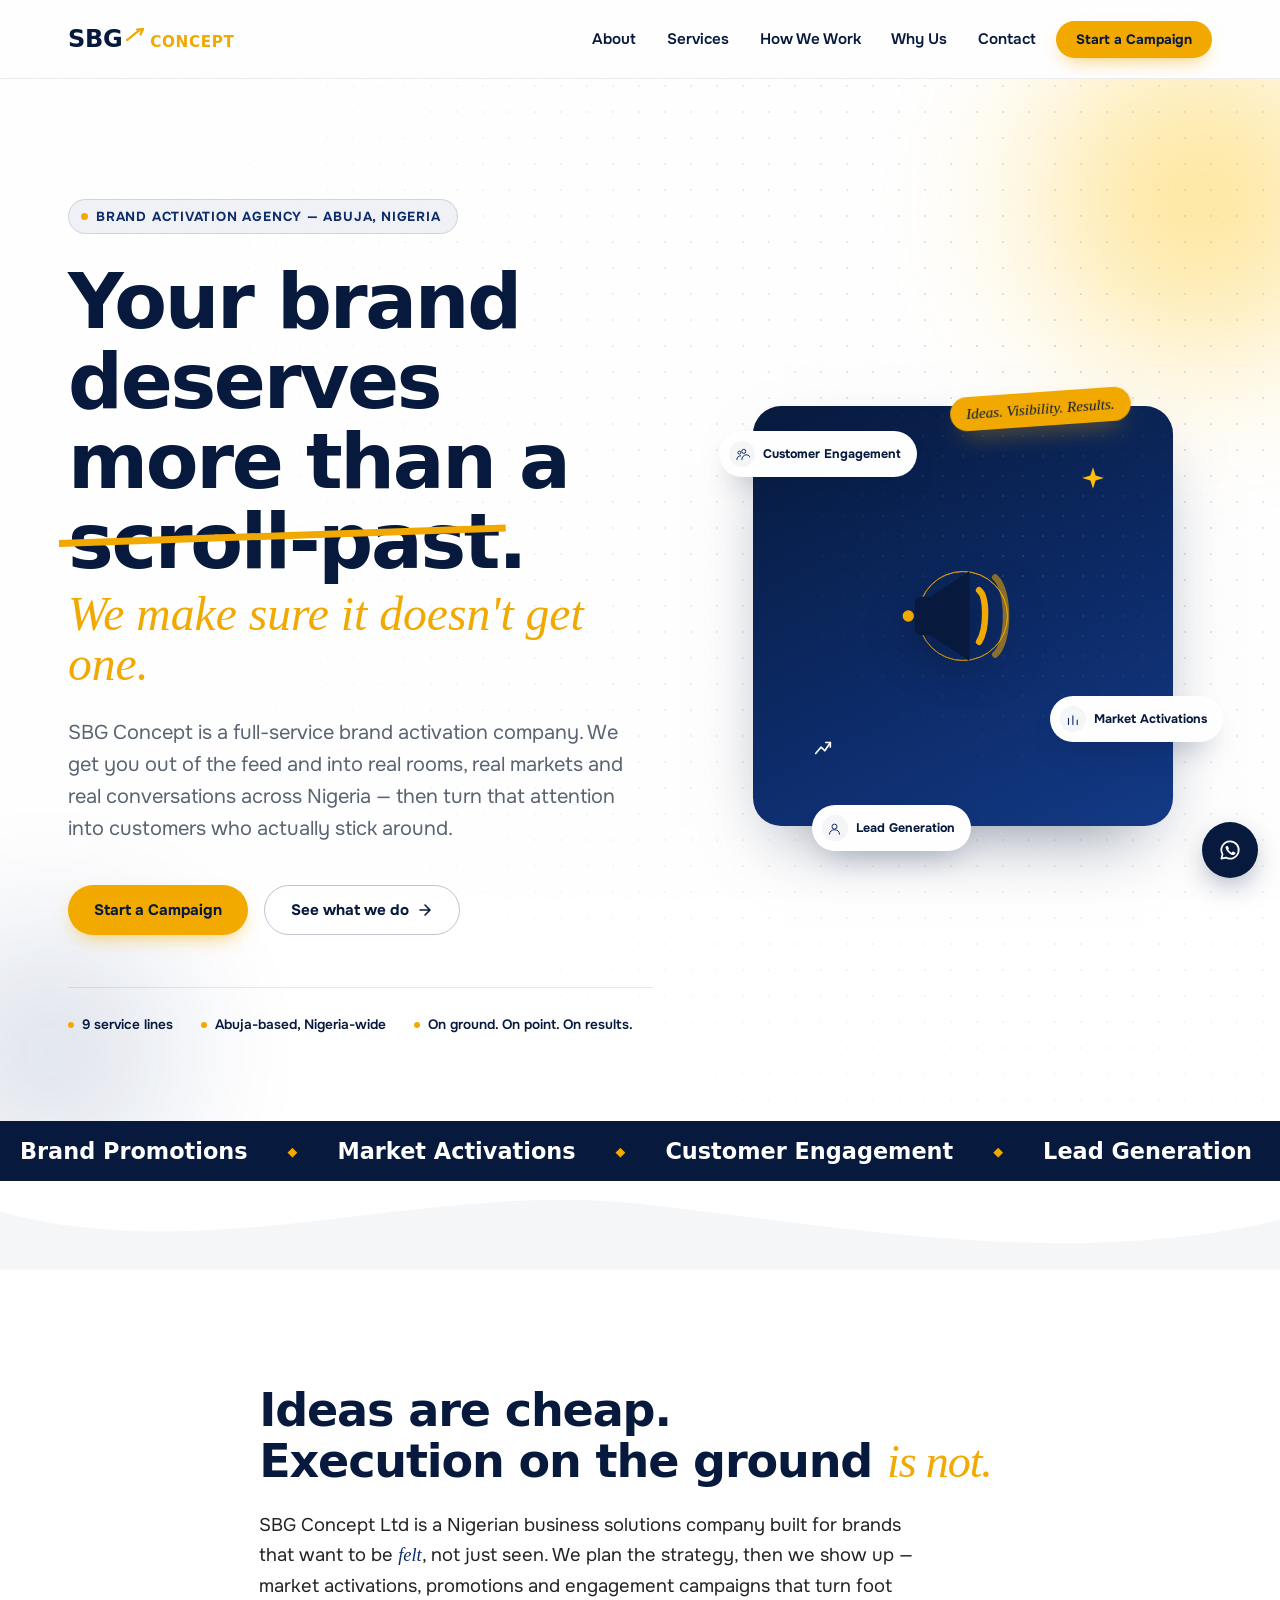
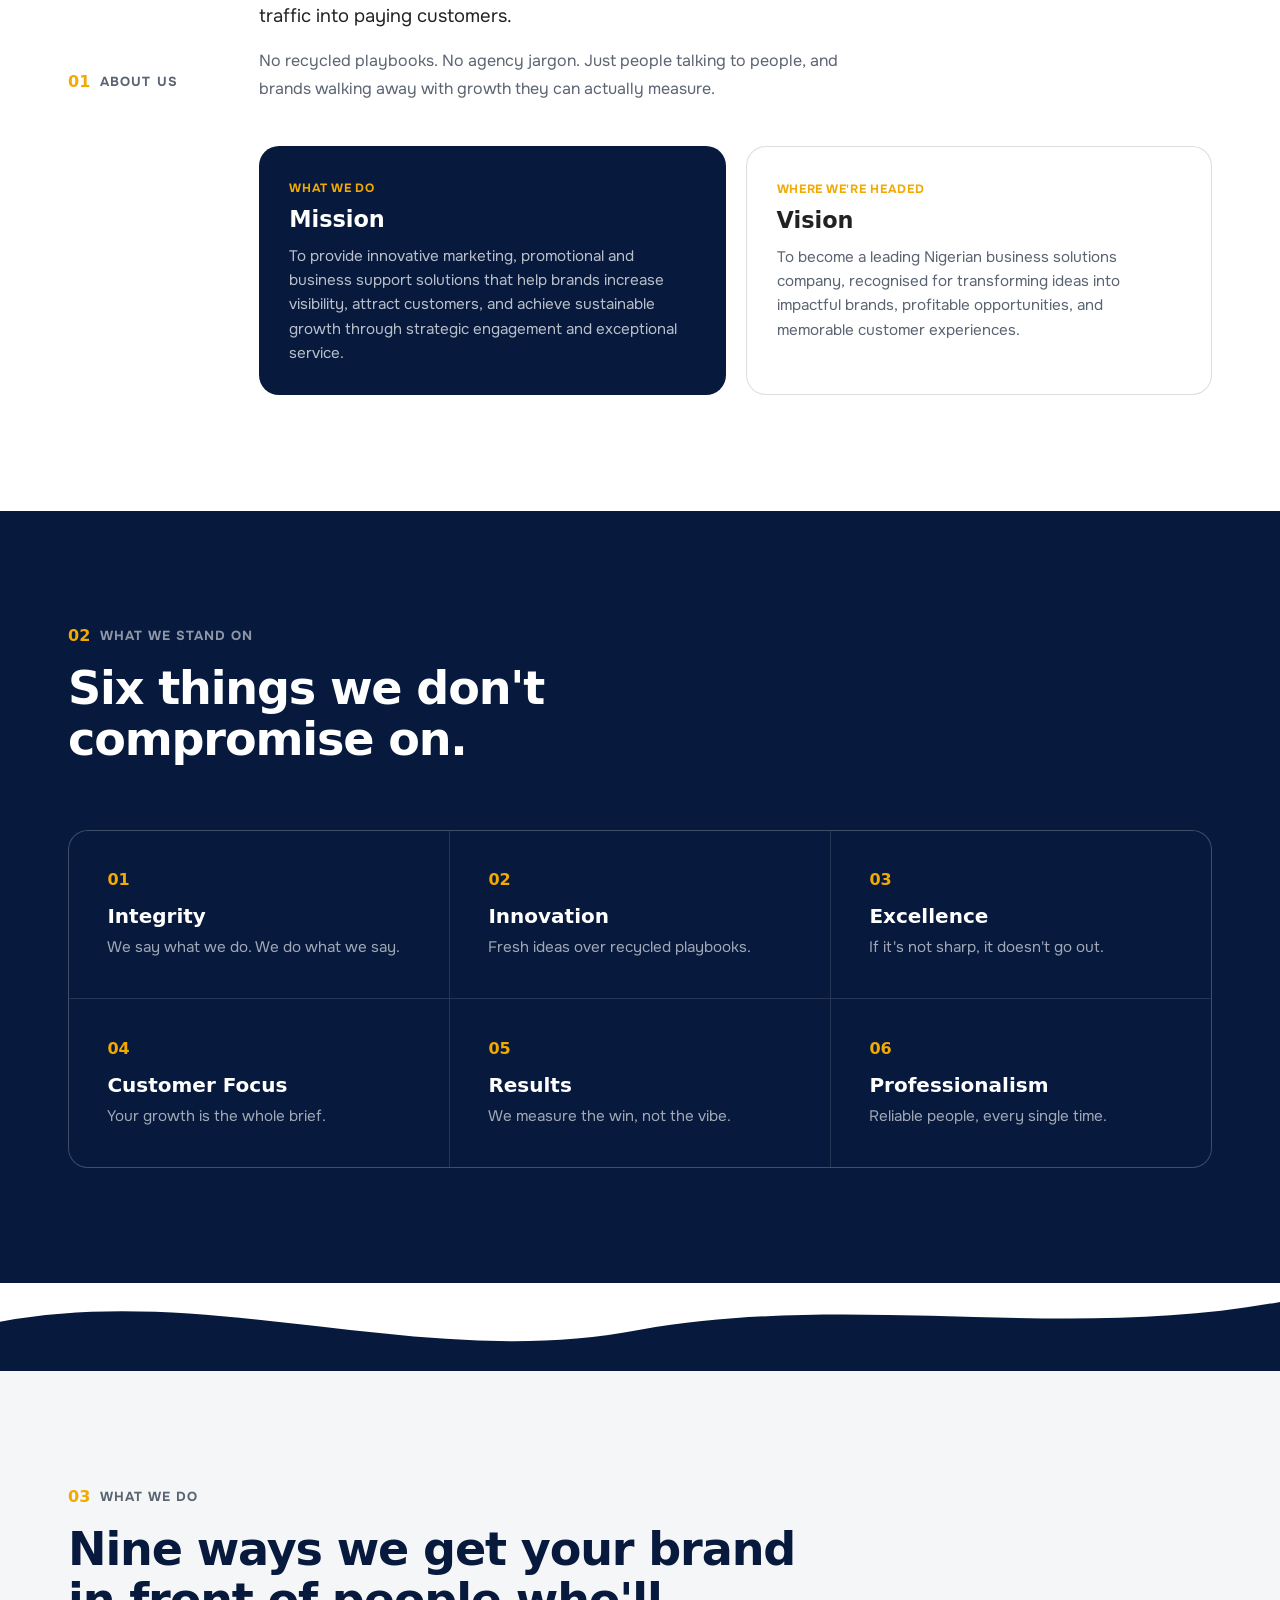
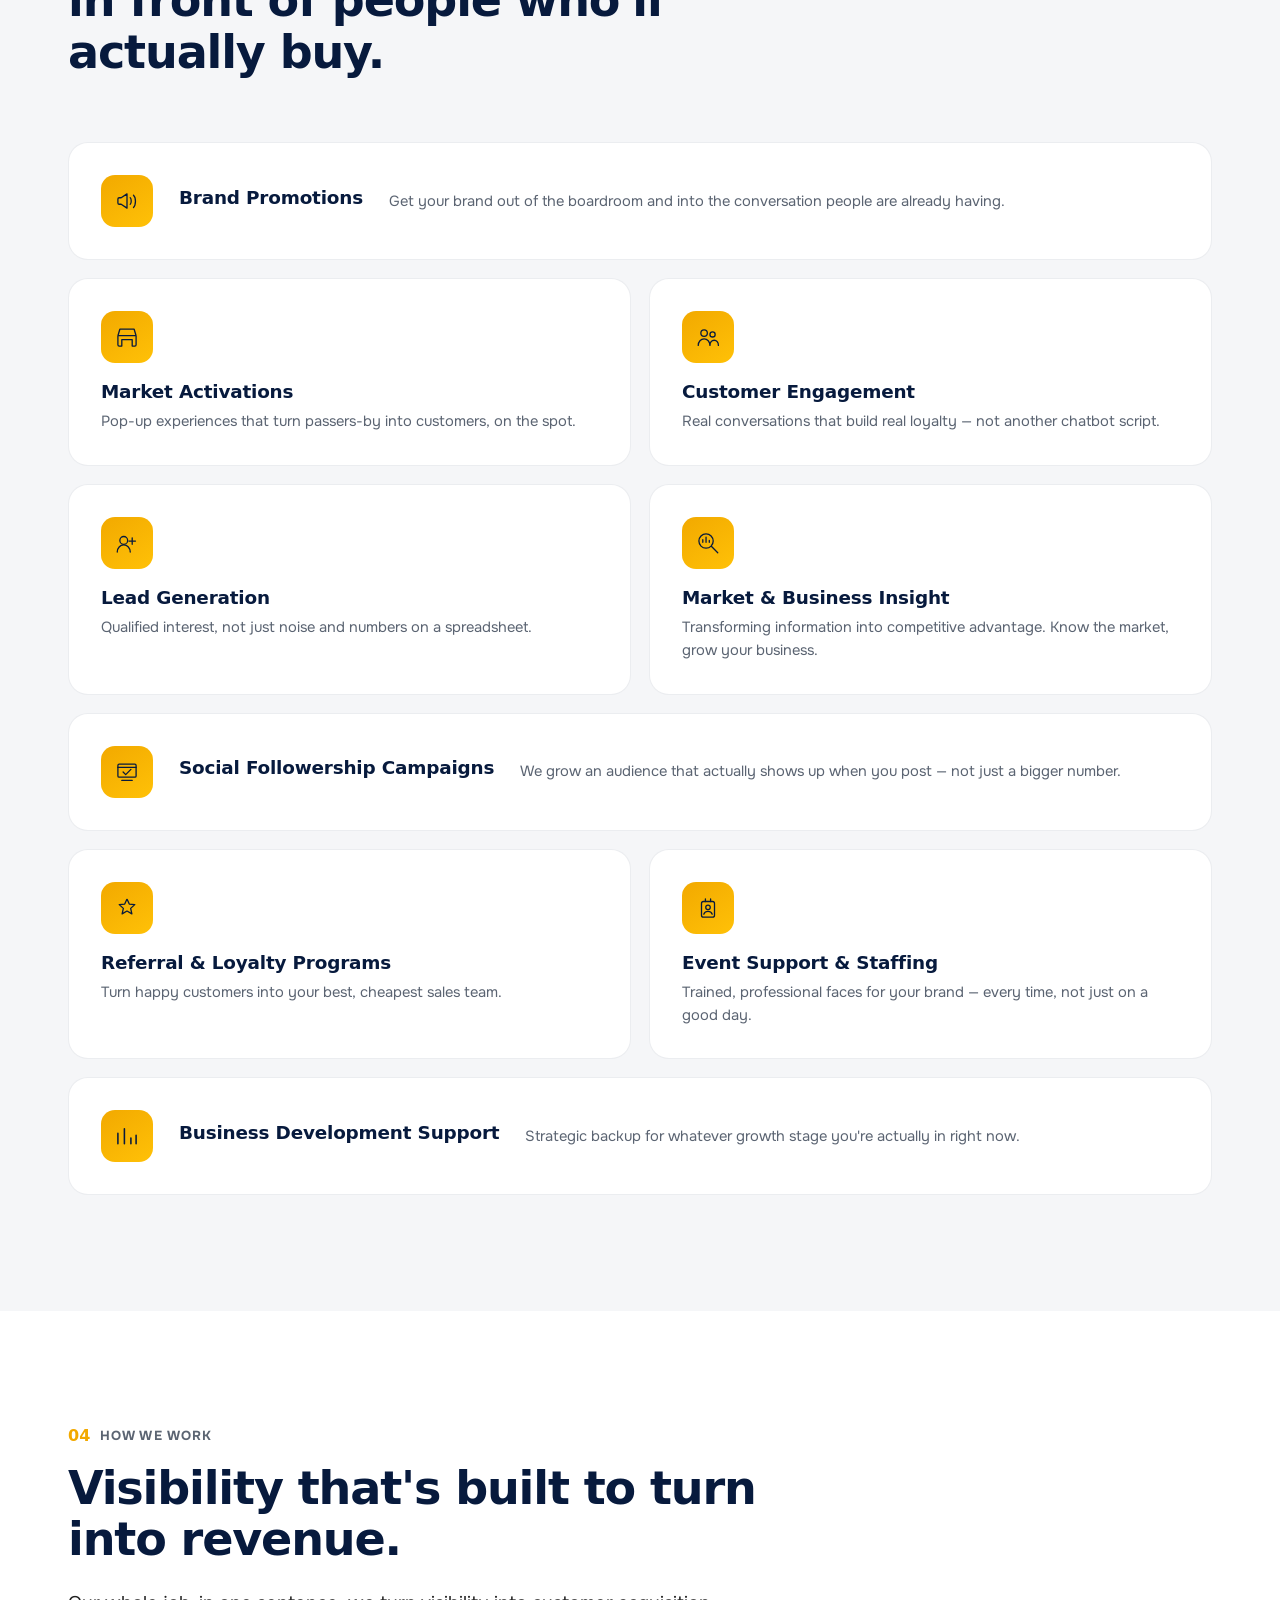
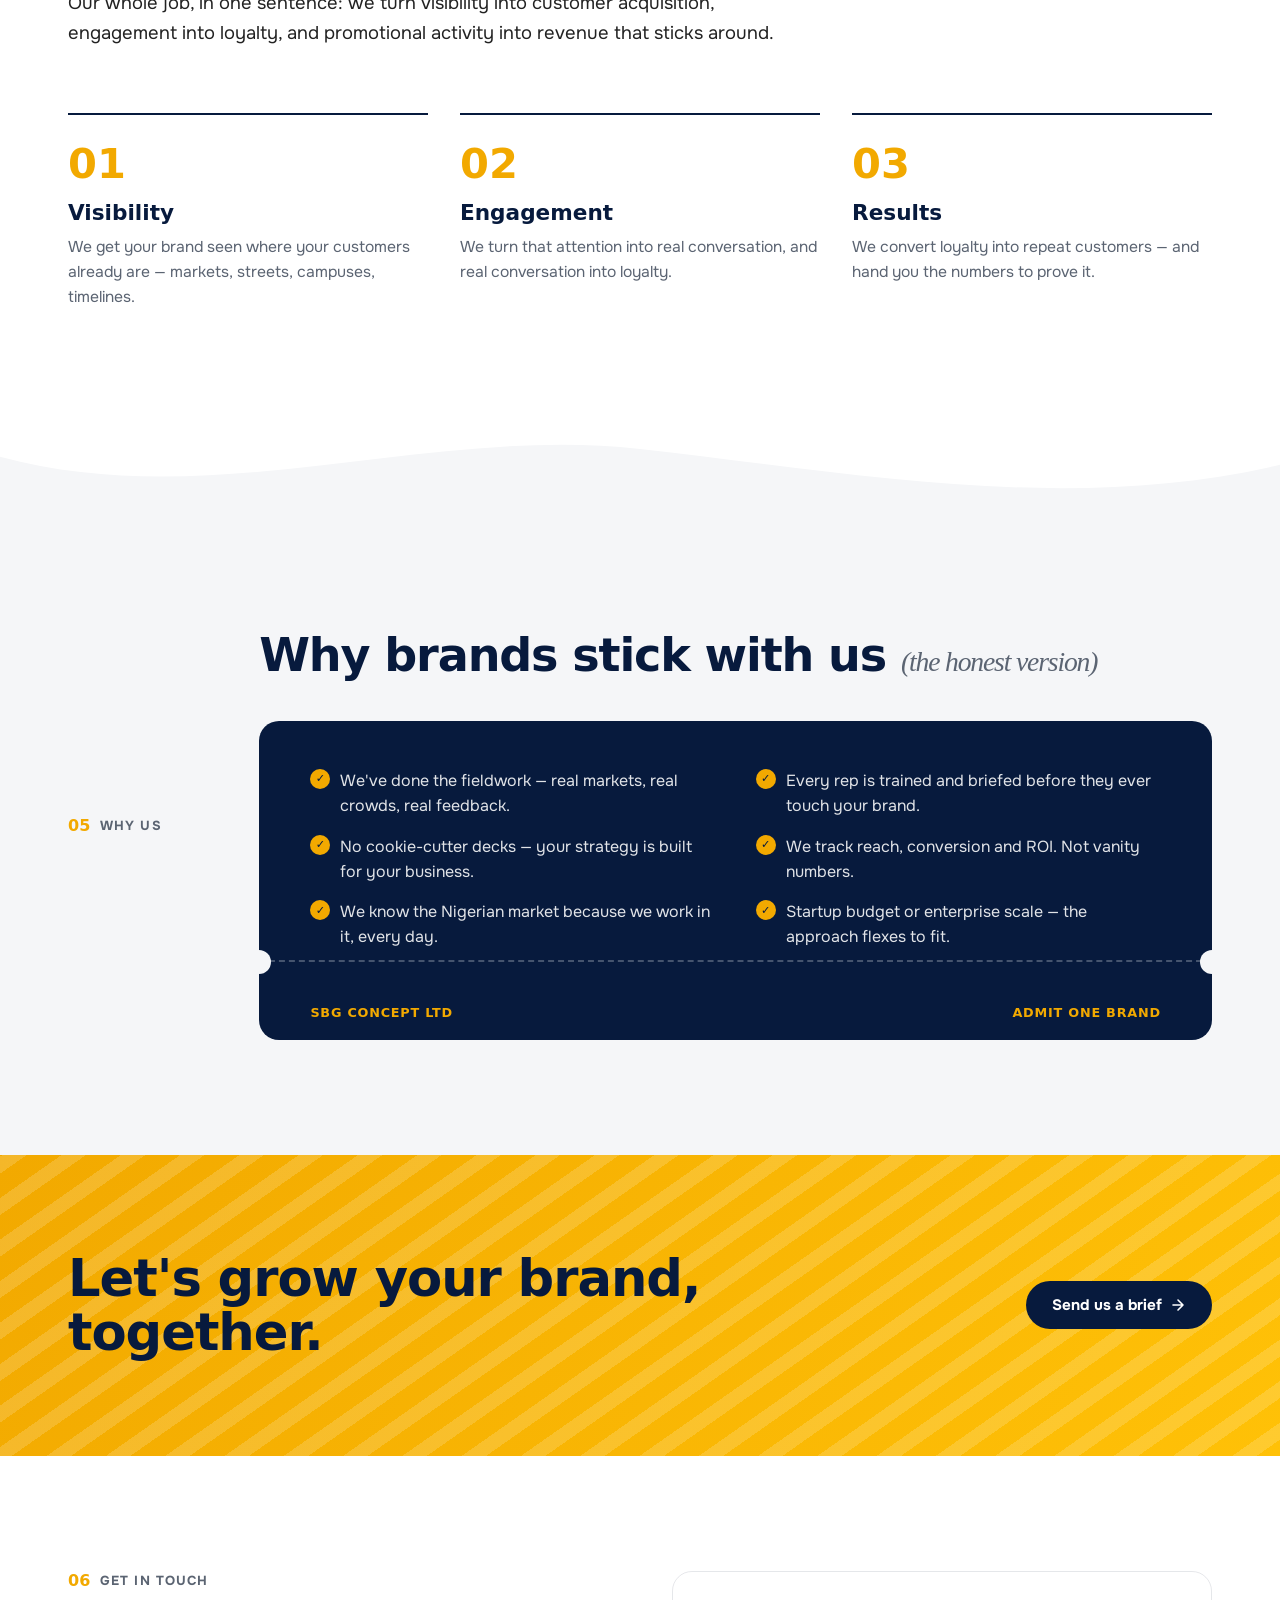
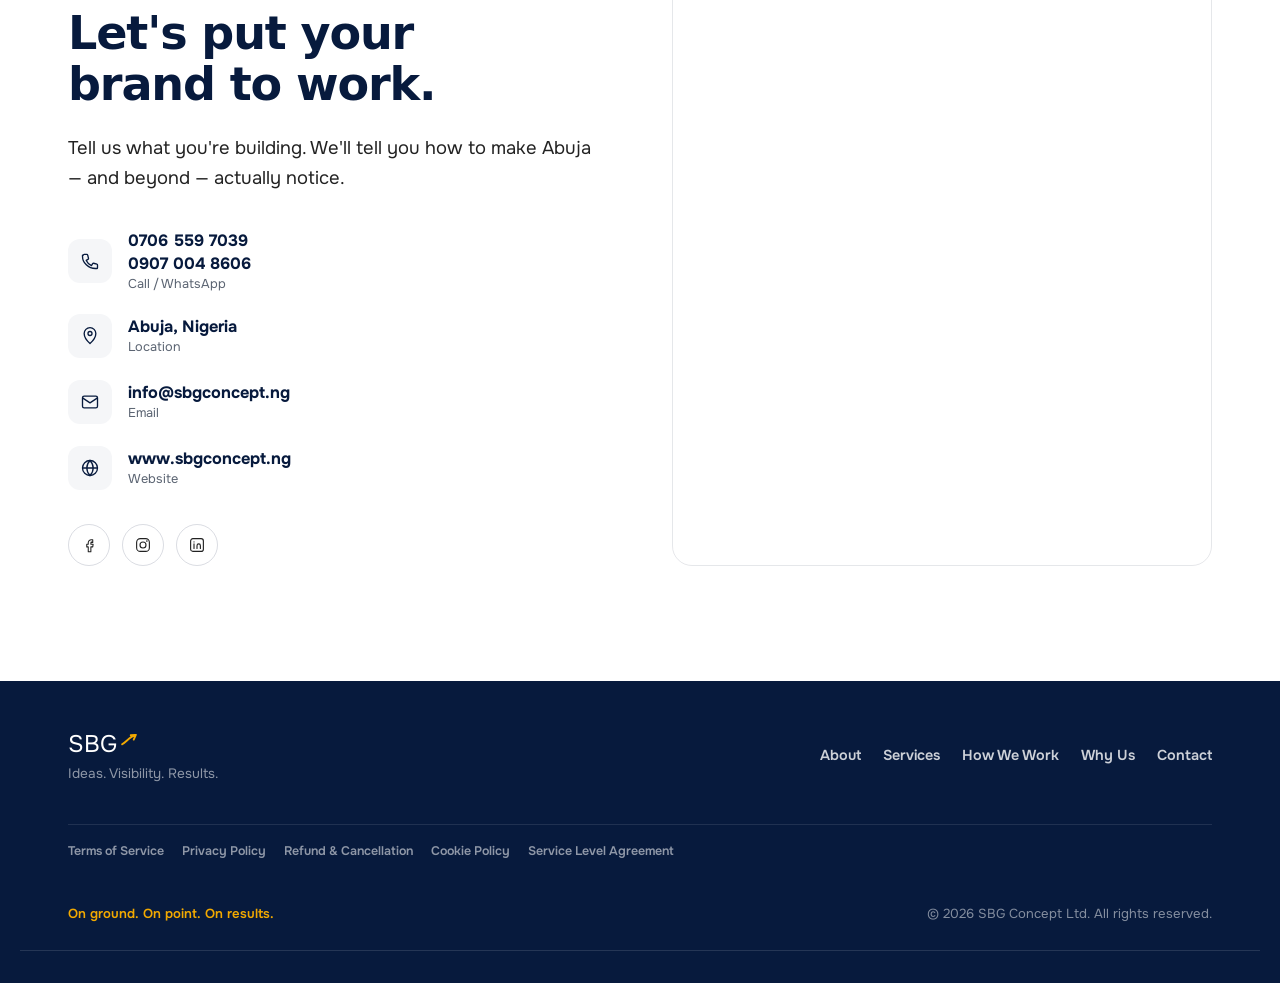
==== commit 539500f4: "updates" ====
--- a/index.html
+++ b/index.html
@@ -500,6 +500,14 @@
       <a href="#contact">Contact</a>
     </nav>
 
+    <nav class="footer-legal" aria-label="Legal">
+      <a href="terms-of-service.html">Terms of Service</a>
+      <a href="privacy-policy.html">Privacy Policy</a>
+      <a href="refund-cancellation-policy.html">Refund &amp; Cancellation</a>
+      <a href="cookie-policy.html">Cookie Policy</a>
+      <a href="service-level-agreement.html">Service Level Agreement</a>
+    </nav>
+
     <div class="footer-meta">
       <p class="footer-tag">On ground. On point. On results.</p>
       <p class="footer-copy">&copy; <span id="year"></span> SBG Concept Ltd. All rights reserved.</p>
--- a/css/style.css
+++ b/css/style.css
@@ -697,6 +697,180 @@
 .contact-map iframe{ width: 100%; height: 100%; min-height: 340px; border: 0; }
 
 /* ============================================================
+   LEGAL PAGES
+   ============================================================ */
+.legal-page{
+  background: linear-gradient(180deg, var(--gray) 0%, var(--white) 220px);
+  padding: clamp(48px, 8vw, 96px) 0 clamp(72px, 10vw, 120px);
+}
+.legal-layout{
+  display: grid;
+  grid-template-columns: minmax(220px, 280px) minmax(0, 1fr);
+  gap: clamp(28px, 4vw, 56px);
+  align-items: start;
+}
+.legal-sidebar{
+  position: sticky;
+  top: 98px;
+}
+.legal-nav{
+  display: flex;
+  flex-direction: column;
+  gap: 6px;
+  padding: 18px;
+  border-radius: calc(var(--radius) - 4px);
+  background: var(--white);
+  border: 1px solid rgba(7,26,61,.1);
+  box-shadow: 0 18px 40px -28px rgba(7,26,61,.25);
+}
+.legal-nav-label{
+  font-size: .72rem;
+  font-weight: 700;
+  letter-spacing: .08em;
+  text-transform: uppercase;
+  color: var(--gray-600);
+  padding: 0 10px 10px;
+  border-bottom: 1px solid rgba(7,26,61,.08);
+  margin-bottom: 6px;
+}
+.legal-nav a{
+  display: block;
+  padding: 10px 12px;
+  border-radius: 12px;
+  font-size: .9rem;
+  font-weight: 600;
+  color: var(--navy);
+  transition: background .25s var(--ease), color .25s var(--ease), transform .25s var(--ease);
+}
+.legal-nav a:hover{
+  background: rgba(242,169,0,.12);
+  color: var(--blue);
+  transform: translateX(2px);
+}
+.legal-nav a.is-active{
+  background: var(--navy);
+  color: var(--white);
+  box-shadow: 0 10px 24px -14px rgba(7,26,61,.55);
+}
+.legal-main{
+  min-width: 0;
+  padding: clamp(28px, 4vw, 44px);
+  border-radius: var(--radius);
+  background: var(--white);
+  border: 1px solid rgba(7,26,61,.08);
+  box-shadow: 0 24px 60px -40px rgba(7,26,61,.28);
+}
+.legal-page-head{ margin-bottom: 36px; }
+.legal-back-link{
+  display: inline-flex; align-items: center; gap: 8px;
+  font-size: .9rem; font-weight: 600; color: var(--blue);
+  margin-bottom: 24px;
+  transition: color .25s var(--ease);
+}
+.legal-back-link:hover{ color: var(--navy); }
+.legal-effective-date{
+  margin-top: 14px;
+  display: inline-flex;
+  align-items: center;
+  gap: 8px;
+  font-size: .88rem;
+  font-weight: 700;
+  letter-spacing: .04em;
+  text-transform: uppercase;
+  color: var(--blue);
+  background: rgba(13,44,107,.06);
+  border: 1px solid rgba(13,44,107,.12);
+  padding: 8px 14px;
+  border-radius: 100px;
+}
+.legal-prose{
+  display: flex; flex-direction: column; gap: 28px;
+  font-size: 1rem; line-height: 1.75; color: var(--ink);
+}
+.legal-prose > p{
+  color: var(--gray-600);
+  padding: 18px 20px;
+  border-radius: 14px;
+  background: var(--gray);
+  border-left: 4px solid var(--gold);
+}
+.legal-prose section{
+  display: flex; flex-direction: column; gap: 12px;
+  padding-top: 8px;
+  border-top: 1px solid rgba(7,26,61,.08);
+}
+.legal-prose section:first-of-type{ border-top: 0; padding-top: 0; }
+.legal-prose h2{
+  font-size: clamp(1.15rem, 2.2vw, 1.45rem);
+  color: var(--navy);
+  letter-spacing: -0.02em;
+  display: flex;
+  align-items: center;
+  gap: 10px;
+}
+.legal-prose h2::before{
+  content: "";
+  width: 8px;
+  height: 8px;
+  border-radius: 50%;
+  background: var(--gold);
+  flex-shrink: 0;
+}
+.legal-prose h3{
+  font-size: 1rem;
+  color: var(--blue);
+  letter-spacing: -0.01em;
+}
+.legal-prose ul{
+  display: flex; flex-direction: column; gap: 8px;
+  padding: 14px 18px 14px 2.2rem;
+  list-style: disc;
+  border-radius: 14px;
+  background: rgba(245,246,248,.75);
+  border: 1px solid rgba(7,26,61,.06);
+}
+.legal-prose li{ color: var(--gray-600); }
+.legal-prose li::marker{ color: var(--gold); }
+
+.footer-legal{
+  display: flex;
+  flex-wrap: wrap;
+  gap: 10px 18px;
+  margin-top: 18px;
+  padding-top: 18px;
+  border-top: 1px solid rgba(255,255,255,.1);
+  width: 100%;
+}
+.footer-legal a{
+  font-size: .78rem;
+  font-weight: 600;
+  color: rgba(255,255,255,.55);
+  transition: color .25s var(--ease);
+}
+.footer-legal a:hover{ color: var(--gold); }
+.footer-legal a[aria-current="page"]{ color: var(--gold); }
+
+@media (max-width: 980px){
+  .legal-layout{ grid-template-columns: 1fr; }
+  .legal-sidebar{ position: static; }
+  .legal-nav{
+    flex-direction: row;
+    flex-wrap: wrap;
+    gap: 8px;
+  }
+  .legal-nav-label{
+    width: 100%;
+    margin-bottom: 2px;
+  }
+  .legal-nav a{ flex: 1 1 calc(50% - 8px); min-width: 140px; }
+}
+
+@media (max-width: 560px){
+  .legal-main{ padding: 22px 18px; }
+  .legal-nav a{ flex: 1 1 100%; }
+}
+
+/* ============================================================
    FOOTER
    ============================================================ */
 .site-footer{ background: var(--navy); color: var(--white); padding: 48px 0 32px; }
@@ -712,6 +886,7 @@
 
 .footer-meta{
   display: flex; justify-content: space-between; flex-wrap: wrap; gap: 10px;
+  width: 100%;
   margin-top: 22px; font-size: .82rem; color: rgba(255,255,255,.5);
 }
 .footer-tag{ font-weight: 600; color: var(--gold); }
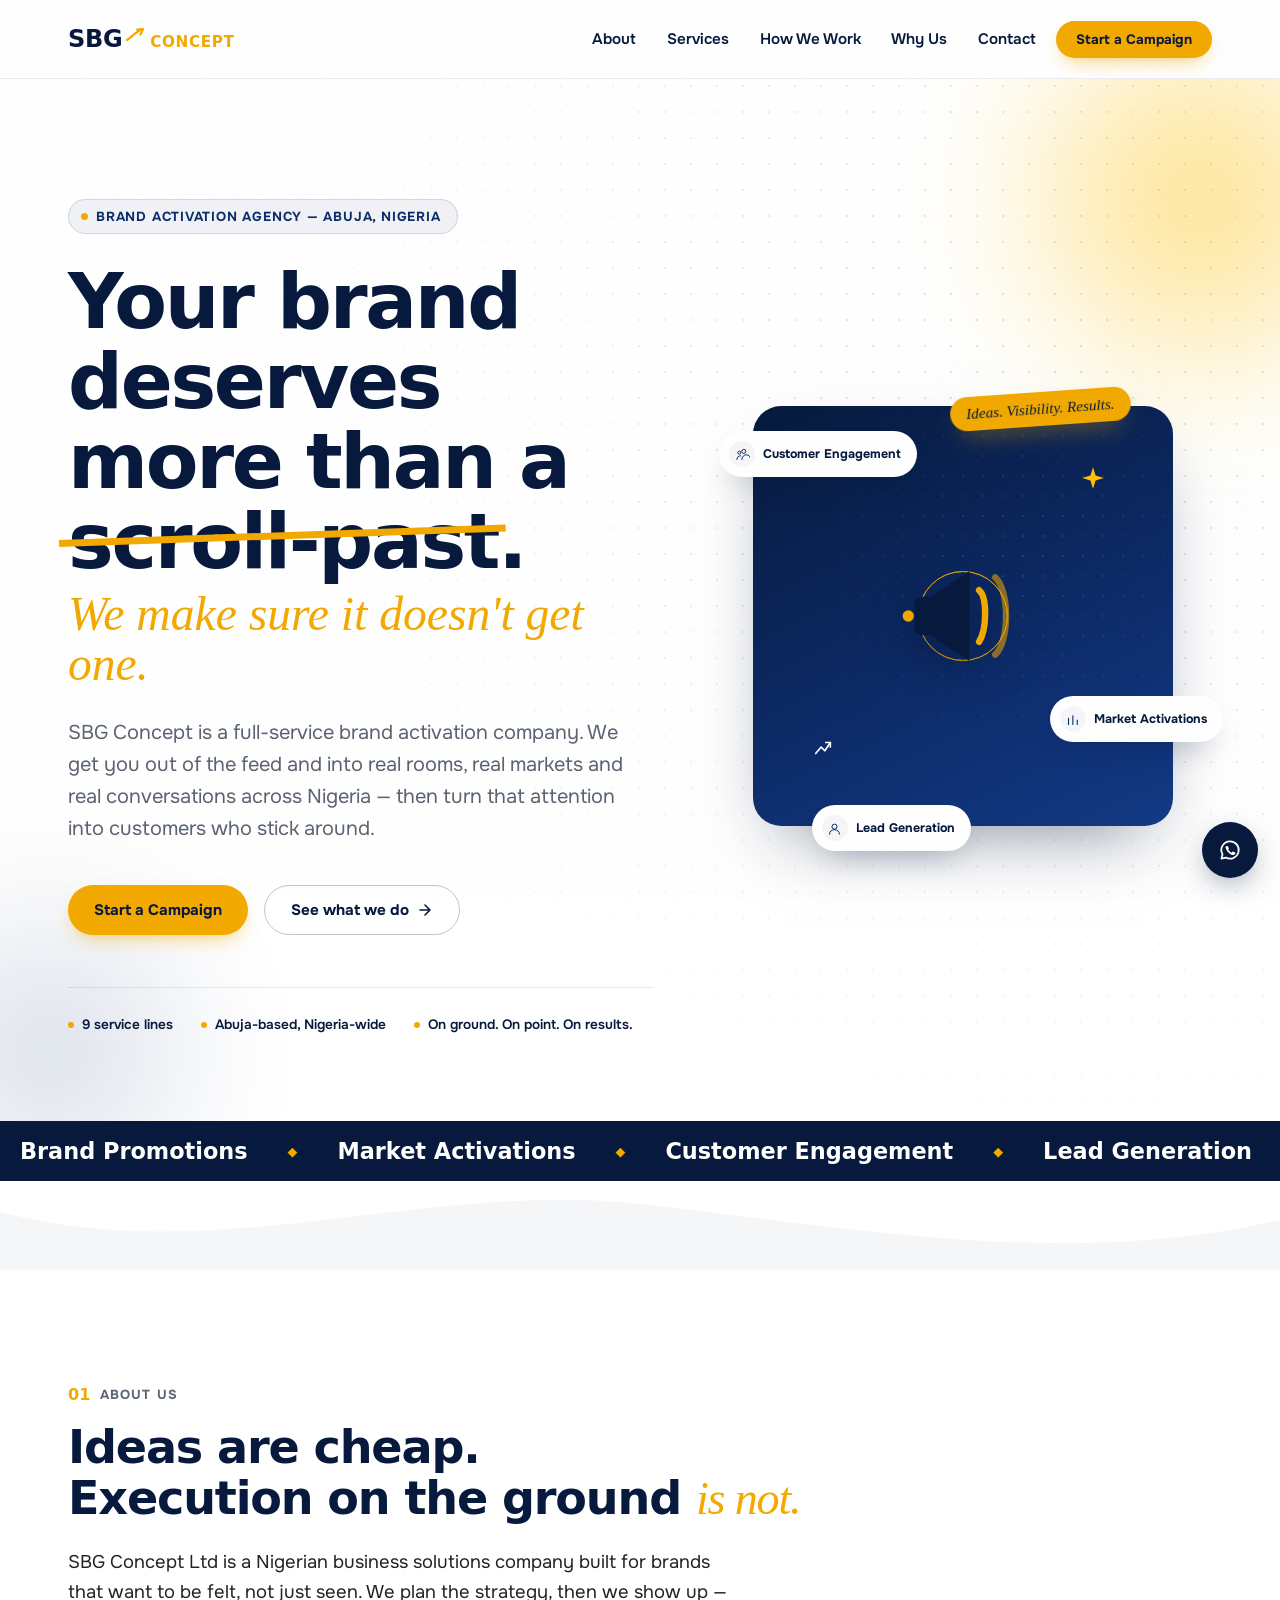
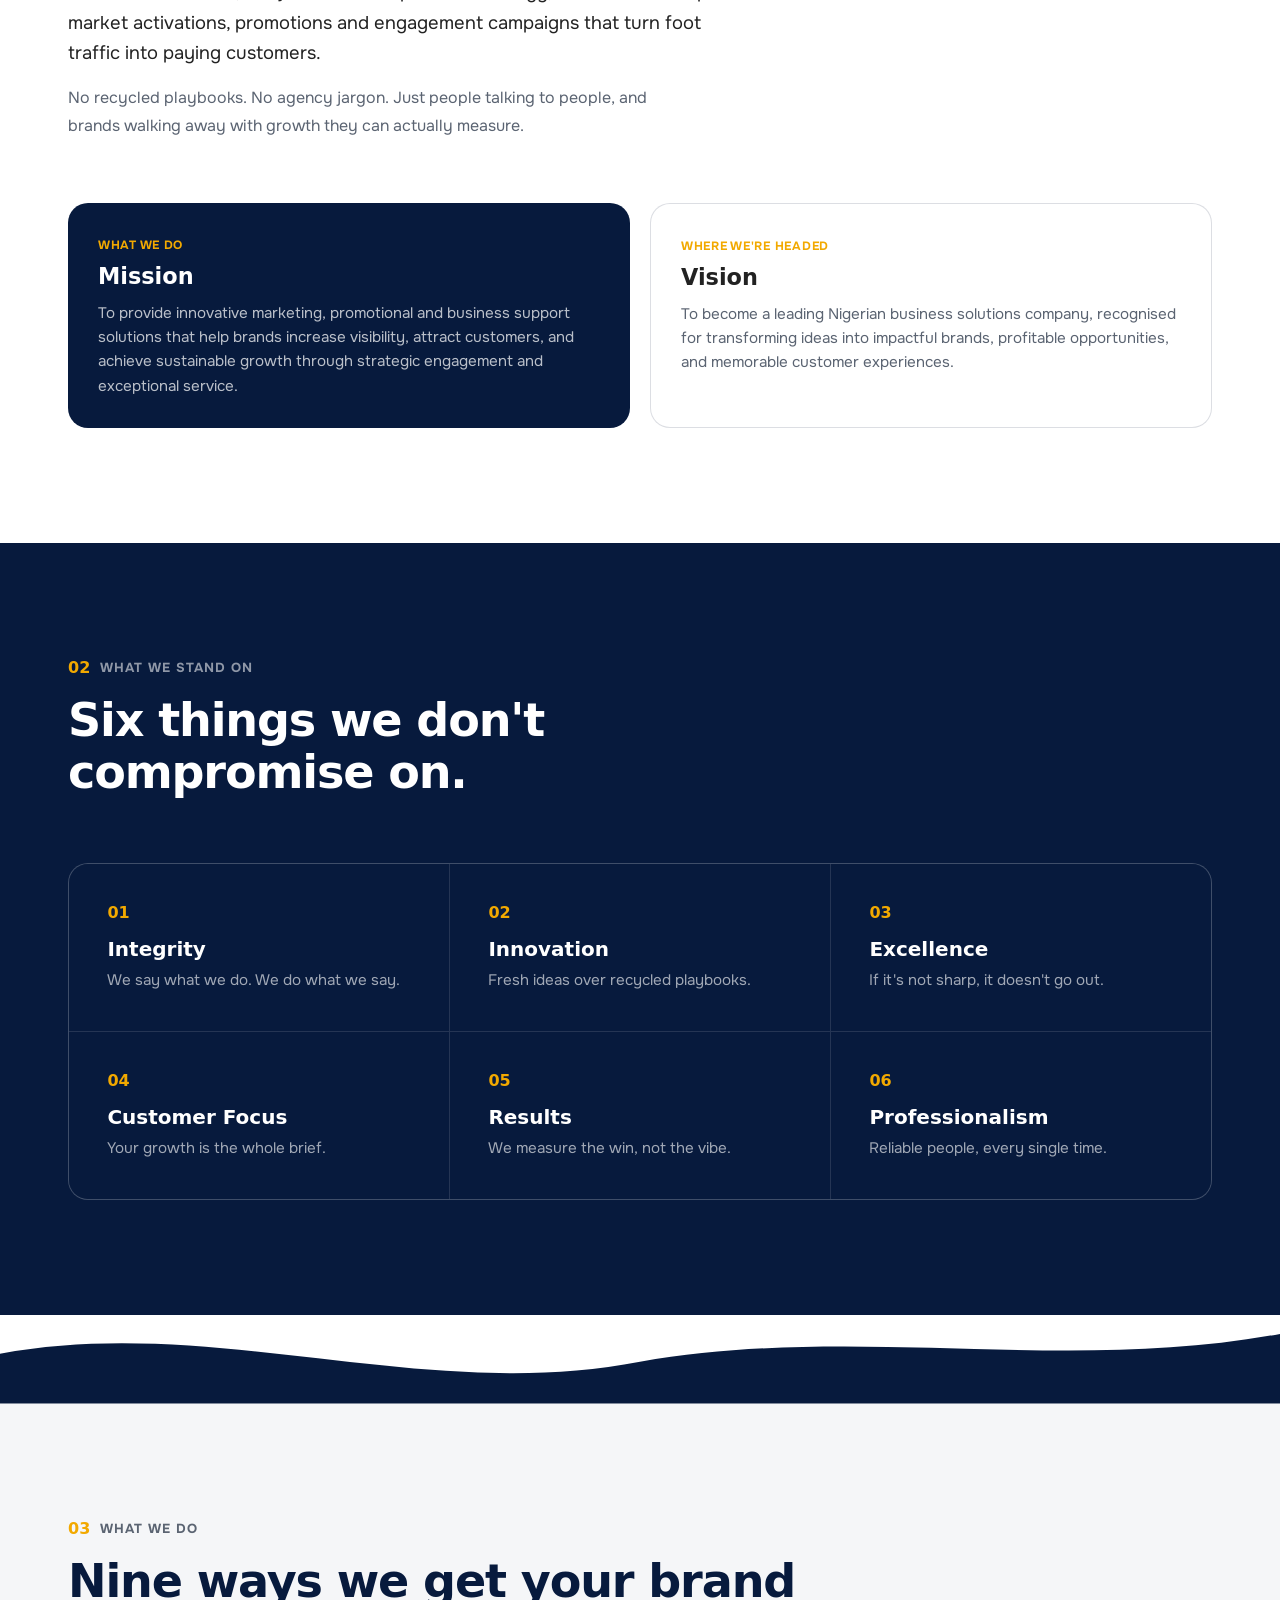
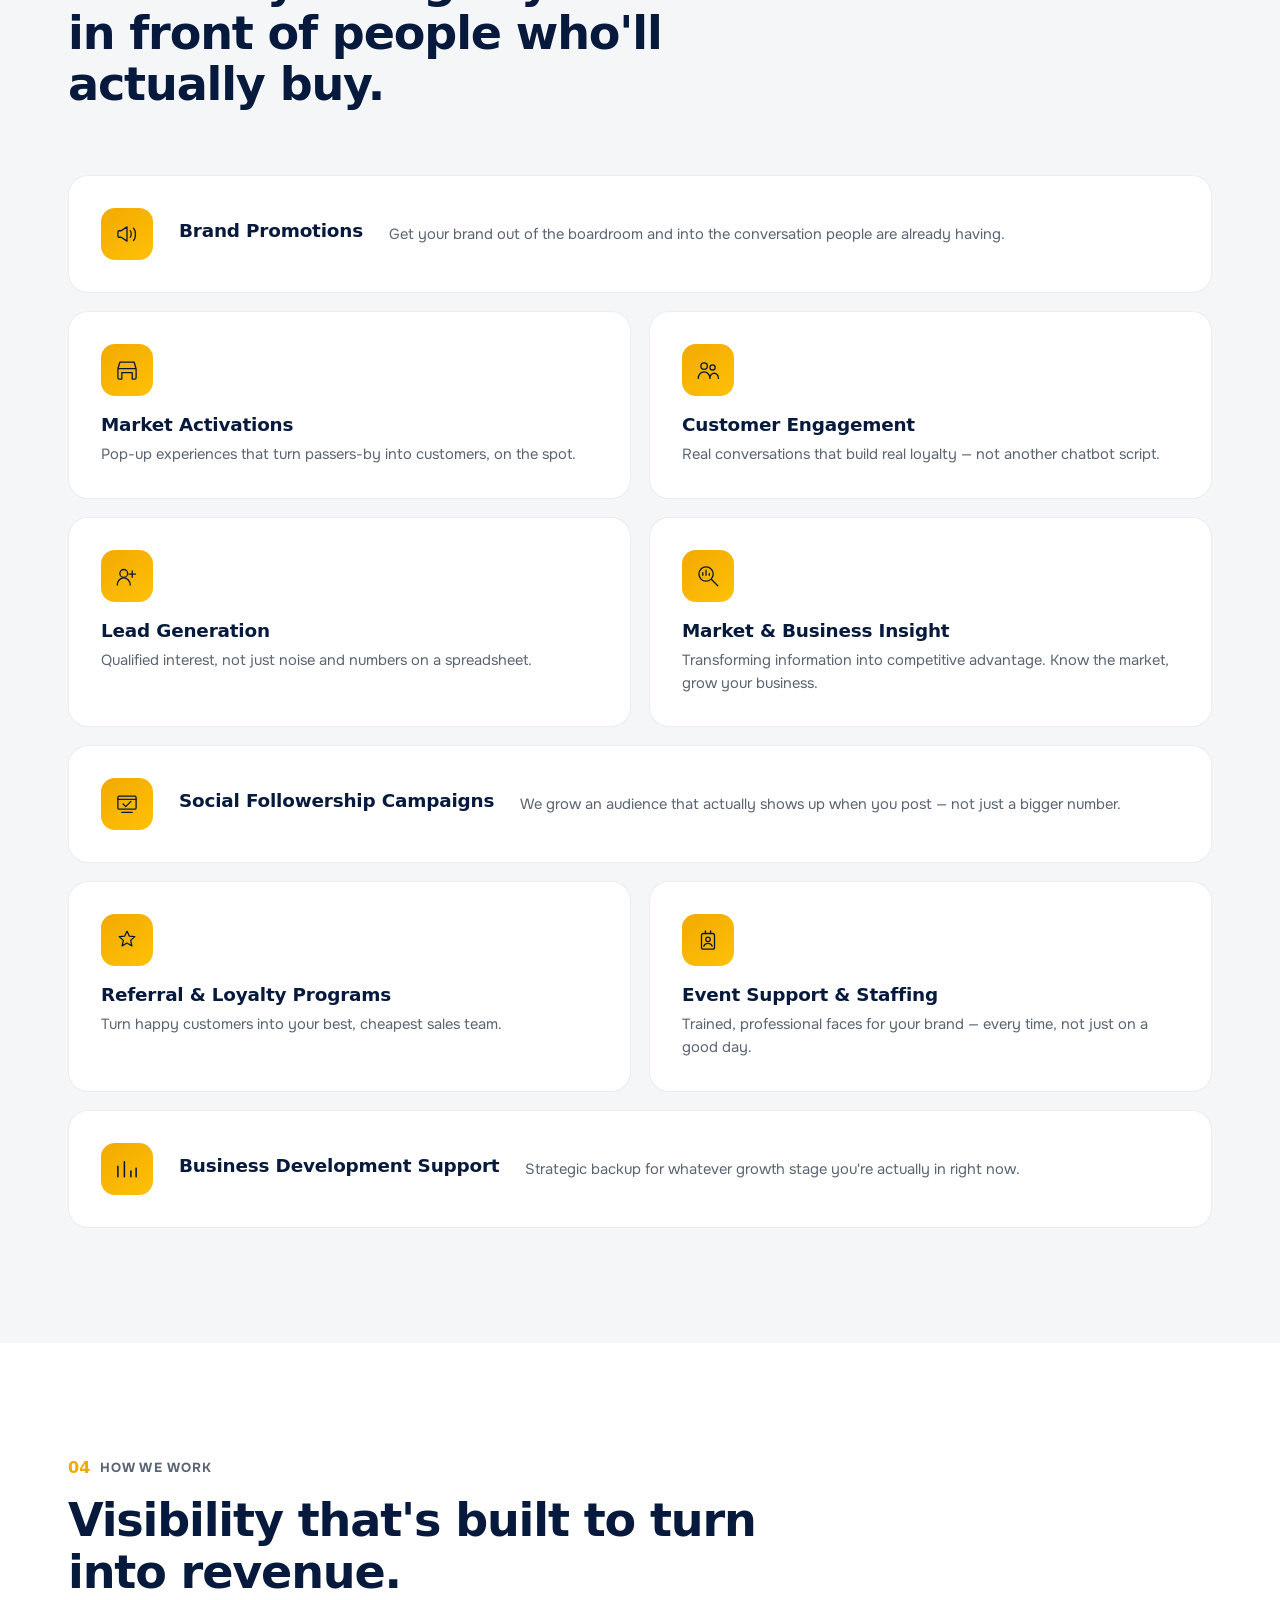
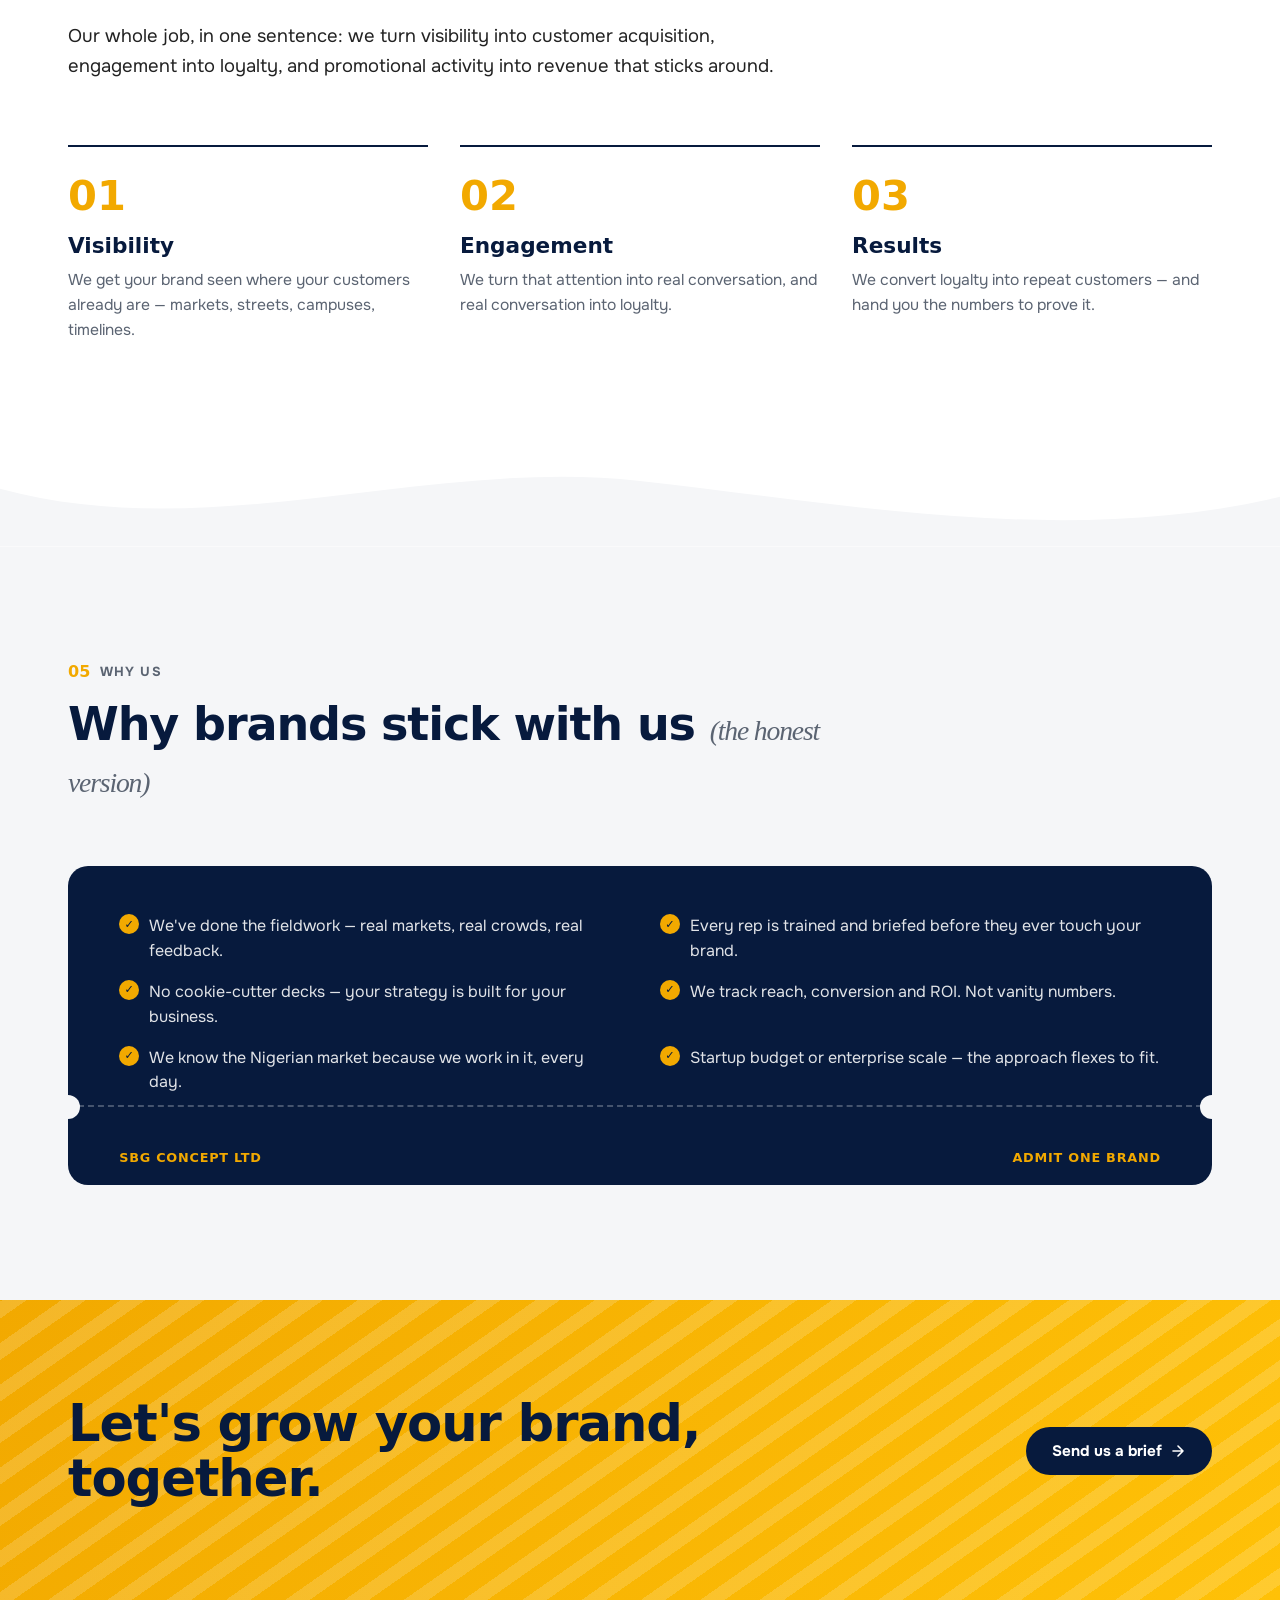
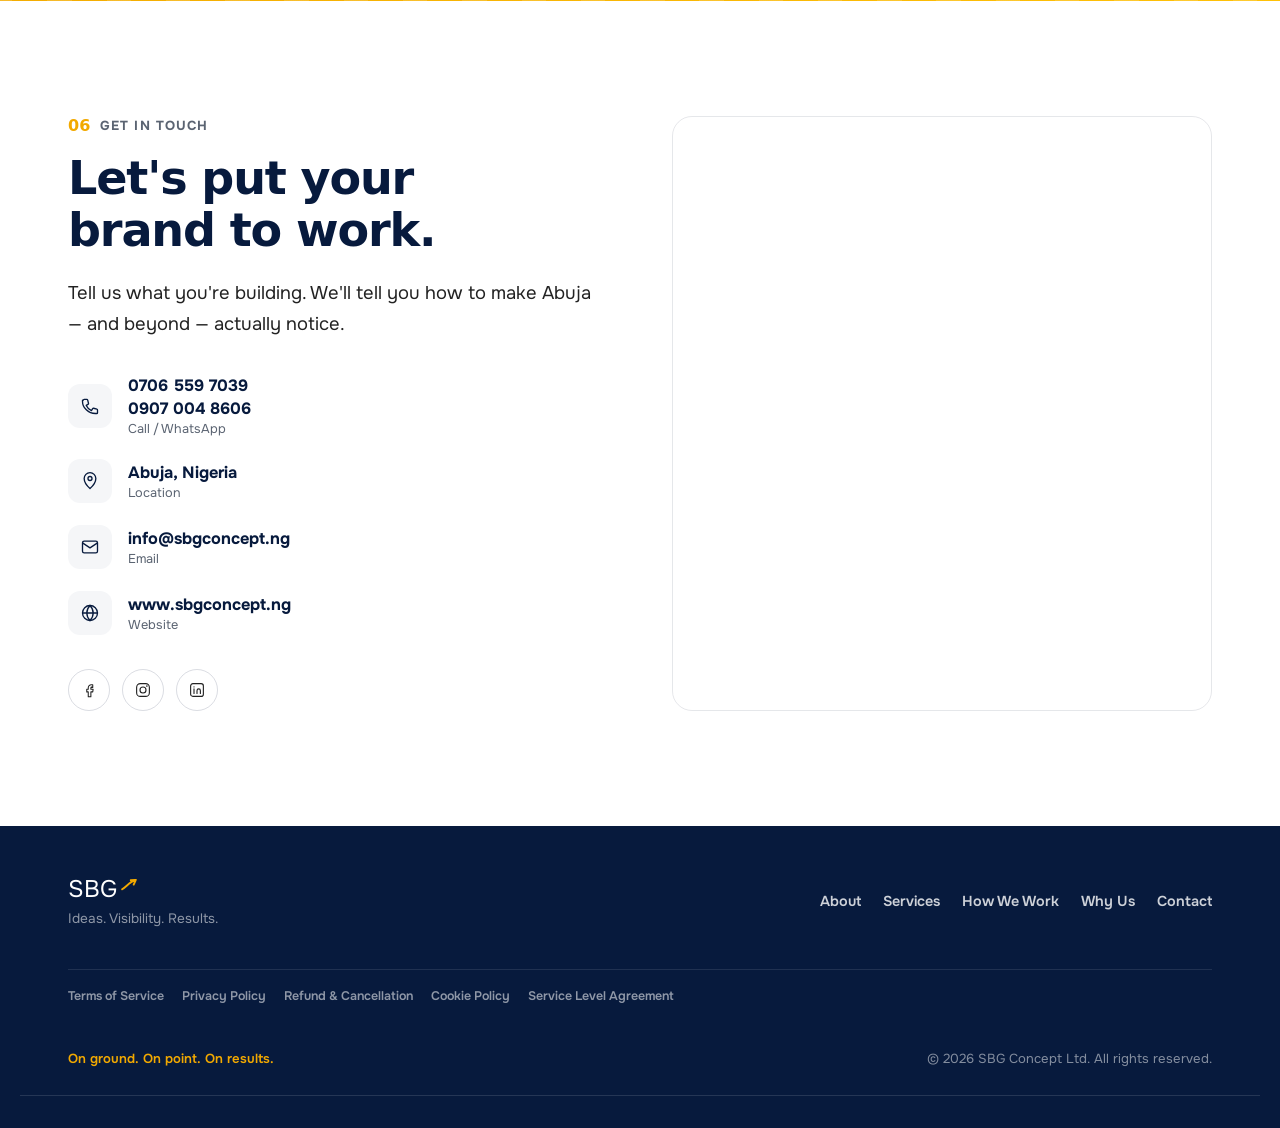
==== commit b5c229f0: "updates" ====
--- a/index.html
+++ b/index.html
@@ -68,7 +68,7 @@
         <p class="hero-sub reveal">
           SBG Concept is a full-service brand activation company. We get you out of the
           feed and into real rooms, real markets and real conversations across Nigeria —
-          then turn that attention into customers who actually stick around.
+          then turn that attention into customers who stick around.
         </p>
 
         <div class="hero-cta reveal">
@@ -158,20 +158,19 @@
 
   <!-- ============ ABOUT ============ -->
   <section class="section about" id="about">
-    <div class="wrap about-grid">
-      <div class="about-label">
-        <span class="section-index">01</span>
-        <span class="section-kicker">About&nbsp;Us</span>
-      </div>
-
-      <div class="about-content">
+    <div class="wrap">
+      <div class="section-head">
+        <div class="about-label">
+          <span class="section-index">01</span>
+          <span class="section-kicker">About&nbsp;Us</span>
+        </div>
         <h2 class="section-title">
           Ideas are cheap.<br>
           Execution on the ground <em>is not.</em>
         </h2>
         <p class="lead-text">
           SBG Concept Ltd is a Nigerian business solutions company built for brands
-          that want to be <em>felt</em>, not just seen. We plan the strategy, then
+          that want to be felt, not just seen. We plan the strategy, then
           we show up — market activations, promotions and engagement campaigns that
           turn foot traffic into paying customers.
         </p>
@@ -179,23 +178,23 @@
           No recycled playbooks. No agency jargon. Just people talking to people,
           and brands walking away with growth they can actually measure.
         </p>
-
-        <div class="mv-cards">
-          <div class="mv-card mv-card--dark">
-            <span class="mv-tag">What we do</span>
-            <h3>Mission</h3>
-            <p>To provide innovative marketing, promotional and business support
-              solutions that help brands increase visibility, attract customers,
-              and achieve sustainable growth through strategic engagement and
-              exceptional service.</p>
-          </div>
-          <div class="mv-card mv-card--outline">
-            <span class="mv-tag">Where we're headed</span>
-            <h3>Vision</h3>
-            <p>To become a leading Nigerian business solutions company, recognised
-              for transforming ideas into impactful brands, profitable
-              opportunities, and memorable customer experiences.</p>
-          </div>
+      </div>
+
+      <div class="mv-cards">
+        <div class="mv-card mv-card--dark">
+          <span class="mv-tag">What we do</span>
+          <h3>Mission</h3>
+          <p>To provide innovative marketing, promotional and business support
+            solutions that help brands increase visibility, attract customers,
+            and achieve sustainable growth through strategic engagement and
+            exceptional service.</p>
+        </div>
+        <div class="mv-card mv-card--outline">
+          <span class="mv-tag">Where we're headed</span>
+          <h3>Vision</h3>
+          <p>To become a leading Nigerian business solutions company, recognised
+            for transforming ideas into impactful brands, profitable
+            opportunities, and memorable customer experiences.</p>
         </div>
       </div>
     </div>
@@ -380,30 +379,29 @@
 
   <!-- ============ WHY US ============ -->
   <section class="section why" id="why">
-    <div class="wrap why-grid">
-      <div class="about-label">
-        <span class="section-index">05</span>
-        <span class="section-kicker">Why Us</span>
-      </div>
-
-      <div class="why-content">
+    <div class="wrap">
+      <div class="section-head">
+        <div class="about-label">
+          <span class="section-index">05</span>
+          <span class="section-kicker">Why Us</span>
+        </div>
         <h2 class="section-title">Why brands stick with us <span class="serif-accent">(the honest version)</span></h2>
-
-        <div class="ticket">
-          <div class="ticket-notch ticket-notch--left" aria-hidden="true"></div>
-          <div class="ticket-notch ticket-notch--right" aria-hidden="true"></div>
-          <ul class="ticket-list">
-            <li>We've done the fieldwork — real markets, real crowds, real feedback.</li>
-            <li>Every rep is trained and briefed before they ever touch your brand.</li>
-            <li>No cookie-cutter decks — your strategy is built for your business.</li>
-            <li>We track reach, conversion and ROI. Not vanity numbers.</li>
-            <li>We know the Nigerian market because we work in it, every day.</li>
-            <li>Startup budget or enterprise scale — the approach flexes to fit.</li>
-          </ul>
-          <div class="ticket-stub">
-            <span>SBG CONCEPT LTD</span>
-            <span>ADMIT&nbsp;ONE&nbsp;BRAND</span>
-          </div>
+      </div>
+
+      <div class="ticket">
+        <div class="ticket-notch ticket-notch--left" aria-hidden="true"></div>
+        <div class="ticket-notch ticket-notch--right" aria-hidden="true"></div>
+        <ul class="ticket-list">
+          <li>We've done the fieldwork — real markets, real crowds, real feedback.</li>
+          <li>Every rep is trained and briefed before they ever touch your brand.</li>
+          <li>No cookie-cutter decks — your strategy is built for your business.</li>
+          <li>We track reach, conversion and ROI. Not vanity numbers.</li>
+          <li>We know the Nigerian market because we work in it, every day.</li>
+          <li>Startup budget or enterprise scale — the approach flexes to fit.</li>
+        </ul>
+        <div class="ticket-stub">
+          <span>SBG CONCEPT LTD</span>
+          <span>ADMIT&nbsp;ONE&nbsp;BRAND</span>
         </div>
       </div>
     </div>
--- a/css/style.css
+++ b/css/style.css
@@ -450,13 +450,9 @@
    ABOUT
    ============================================================ */
 .about{ background: var(--white); }
-.about-grid{
-  display: grid; grid-template-columns: 140px 1fr; gap: clamp(20px, 4vw, 56px);
-}
 
 .mv-cards{
   display: grid; grid-template-columns: 1fr 1fr; gap: 20px;
-  margin-top: 44px;
 }
 .mv-card{
   border-radius: var(--radius); padding: 30px;
@@ -568,11 +564,9 @@
    WHY (ticket)
    ============================================================ */
 .why{ background: var(--gray); }
-.why-grid{ display: grid; grid-template-columns: 140px 1fr; gap: clamp(20px, 4vw, 56px); }
 
 .ticket{
   position: relative;
-  margin-top: 40px;
   background: var(--navy);
   border-radius: var(--radius);
   padding: clamp(30px, 4vw, 48px) clamp(24px, 4vw, 56px) clamp(70px, 8vw, 90px);
@@ -940,8 +934,6 @@
 }
 
 @media (max-width: 980px){
-  .about-grid, .why-grid{ grid-template-columns: 1fr; }
-  .about-label{ margin-bottom: 8px; }
   .mv-cards{ grid-template-columns: 1fr; }
   .values-grid{ grid-template-columns: repeat(2, 1fr); }
   .bento{ grid-template-columns: repeat(2, 1fr); }
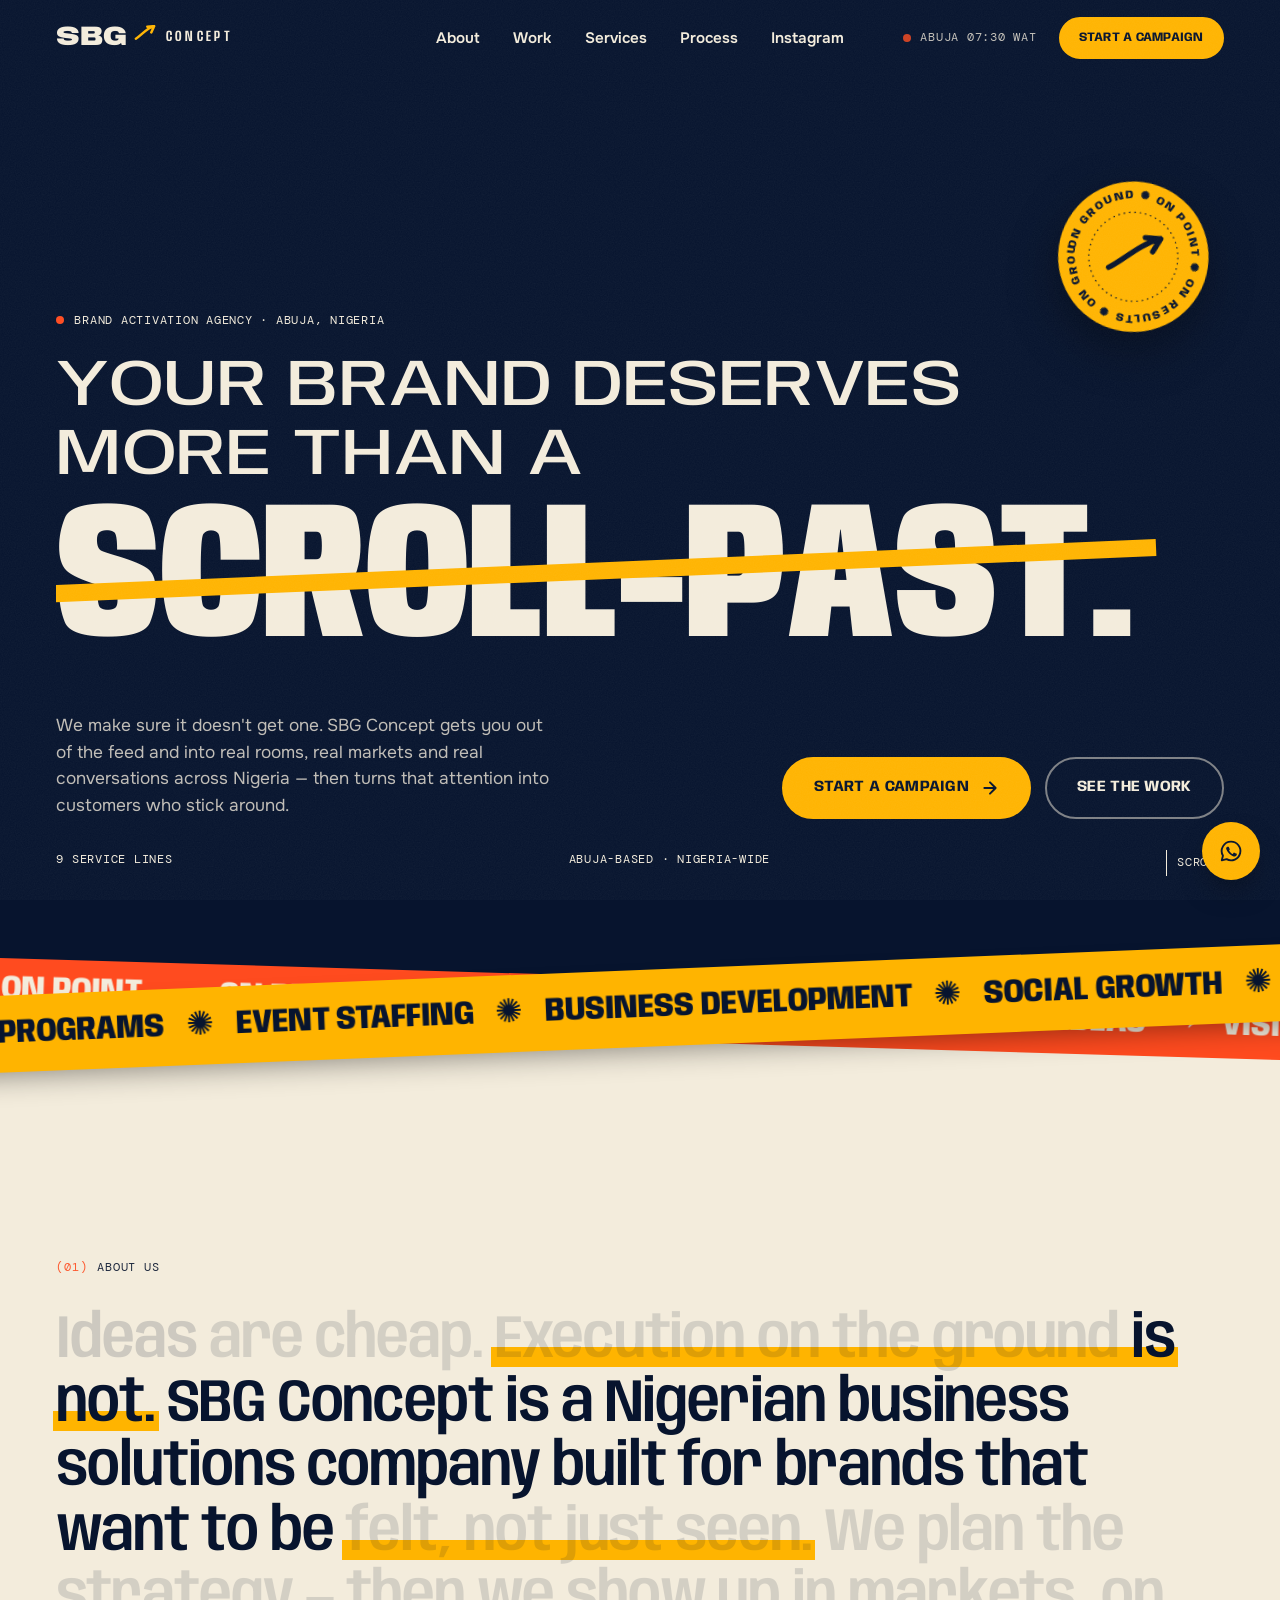
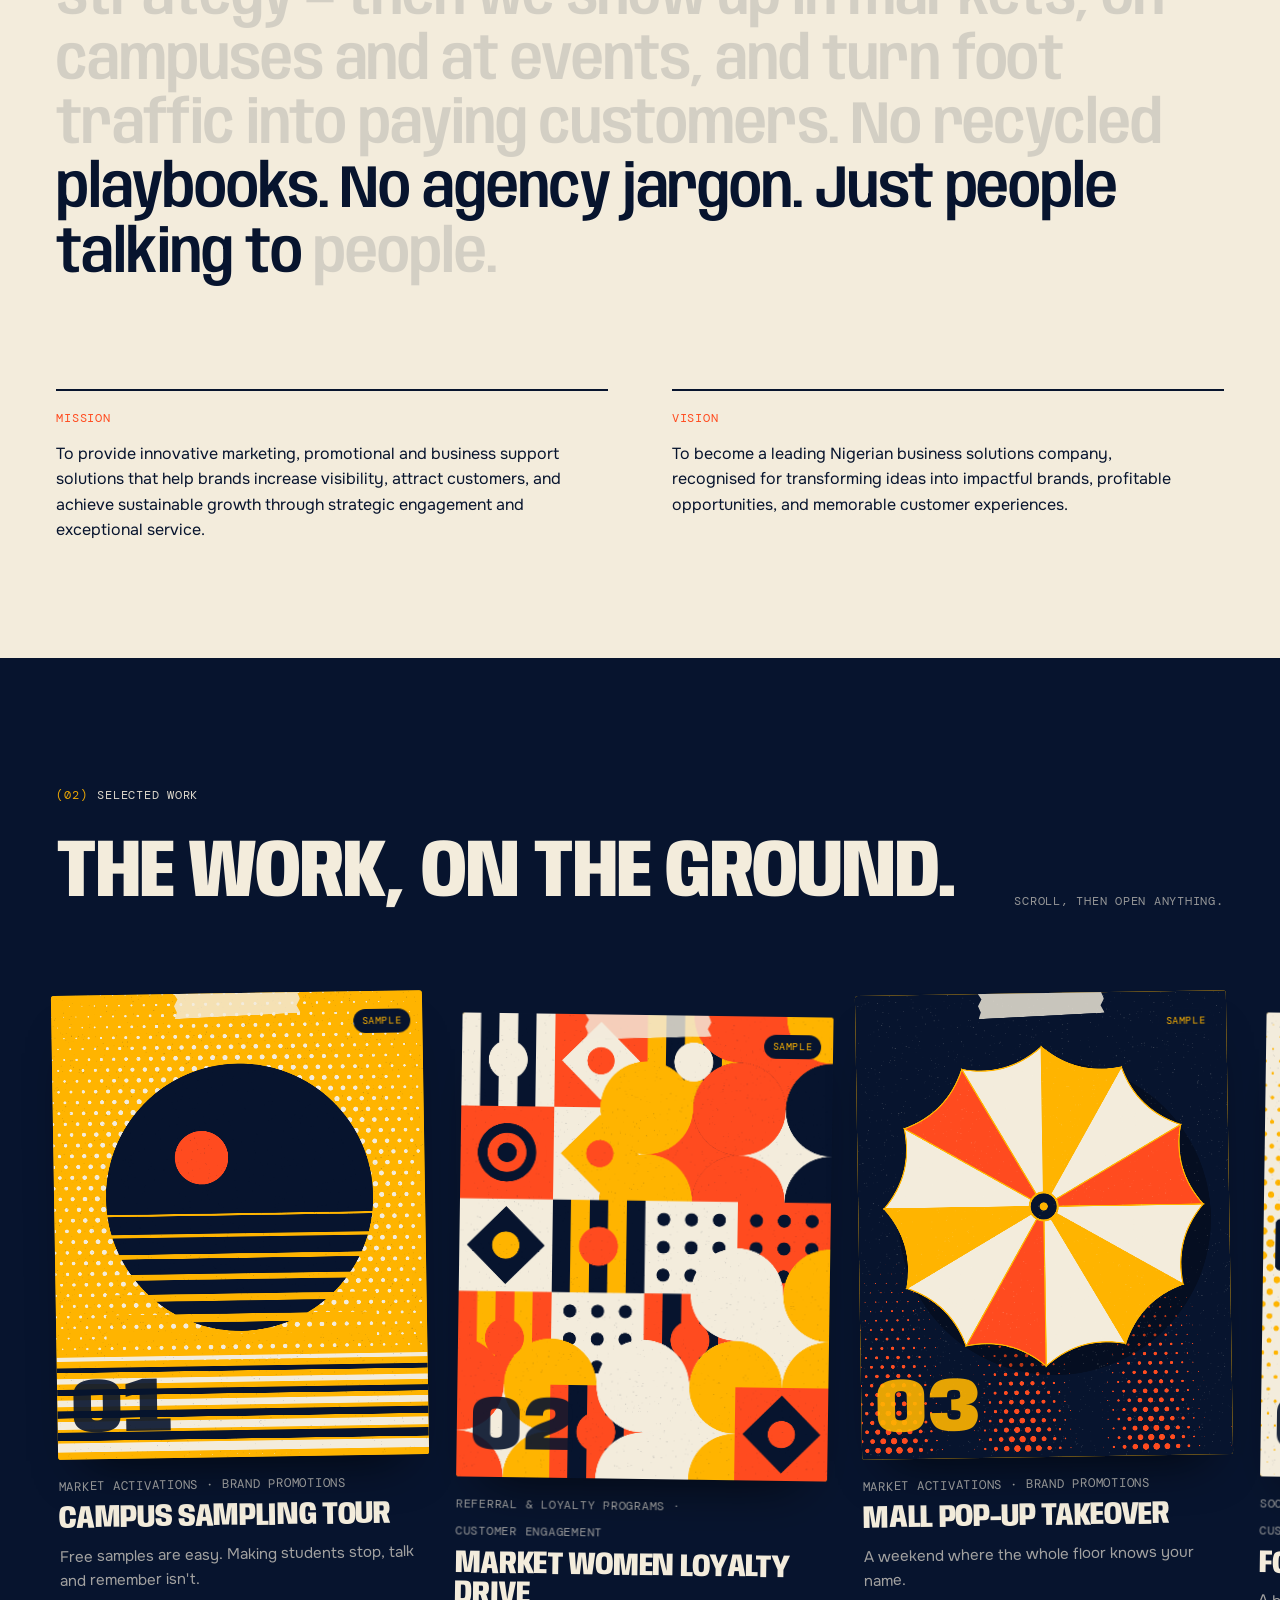
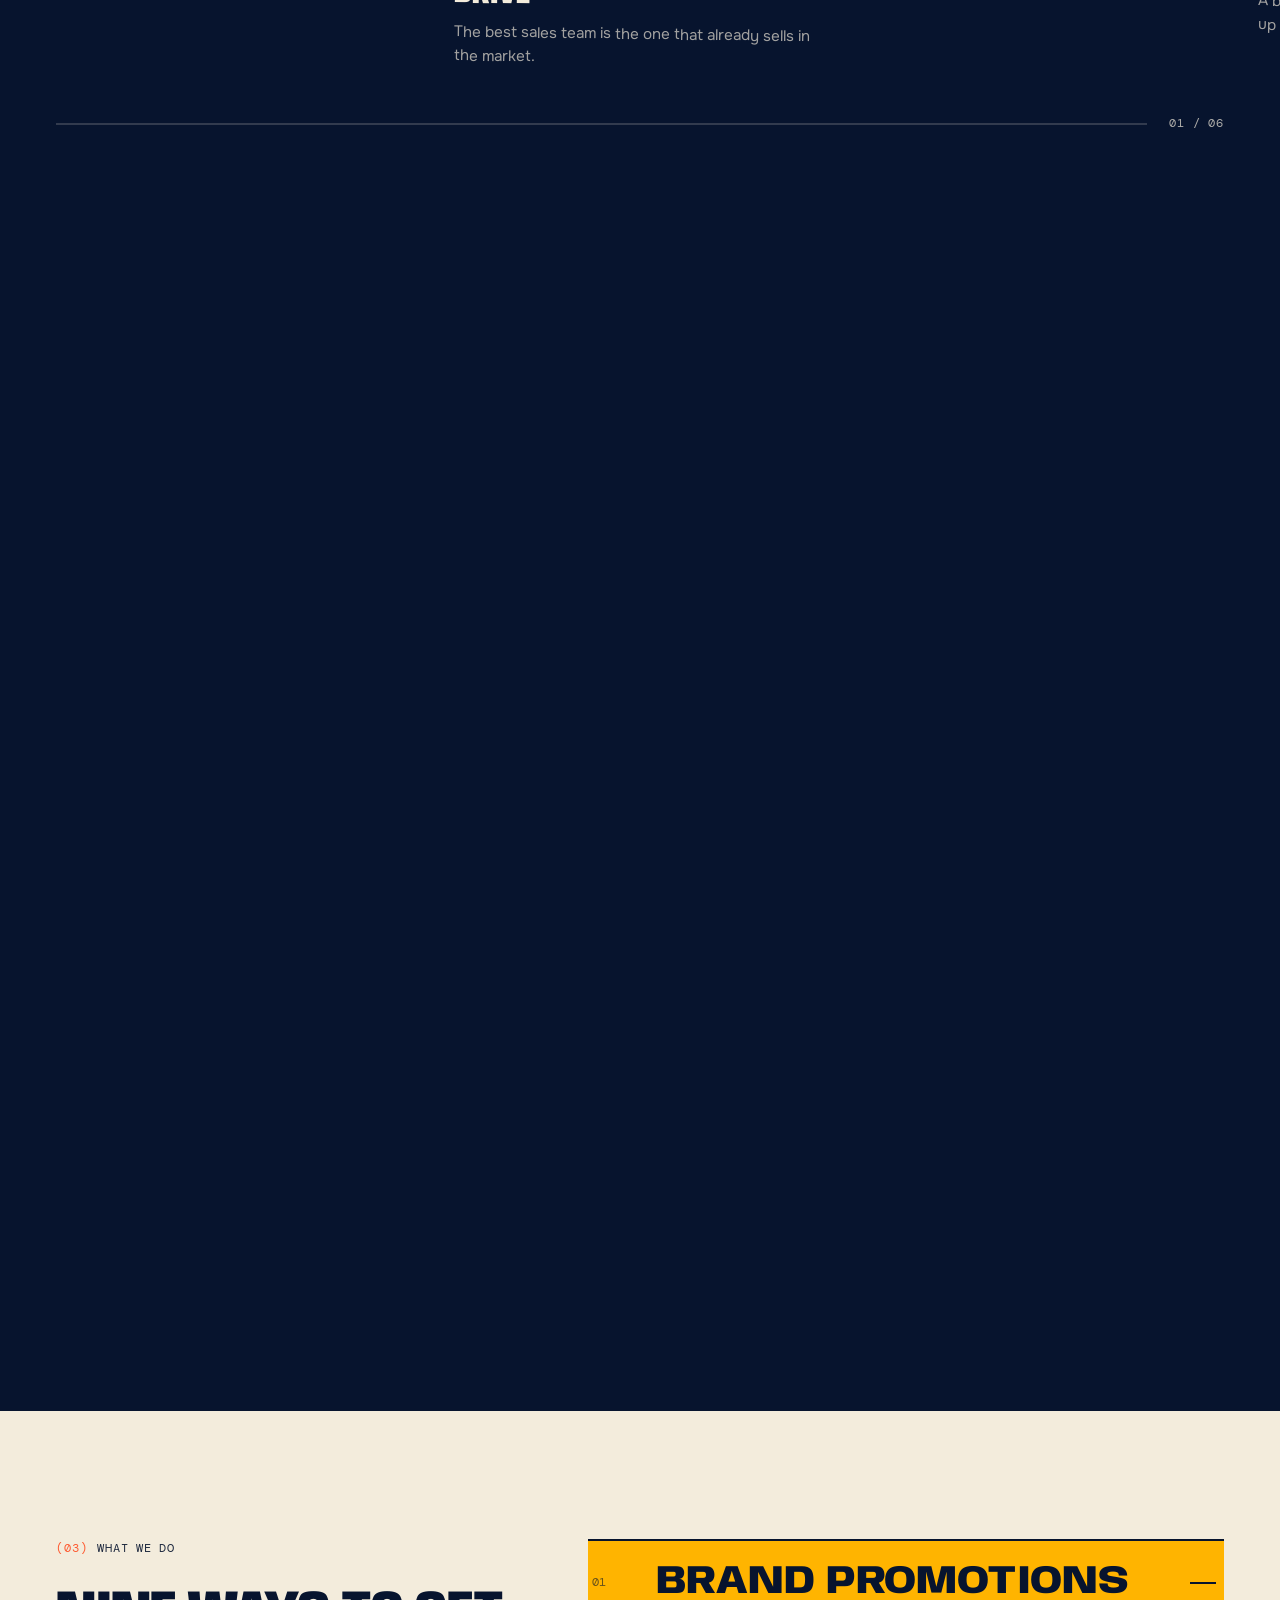
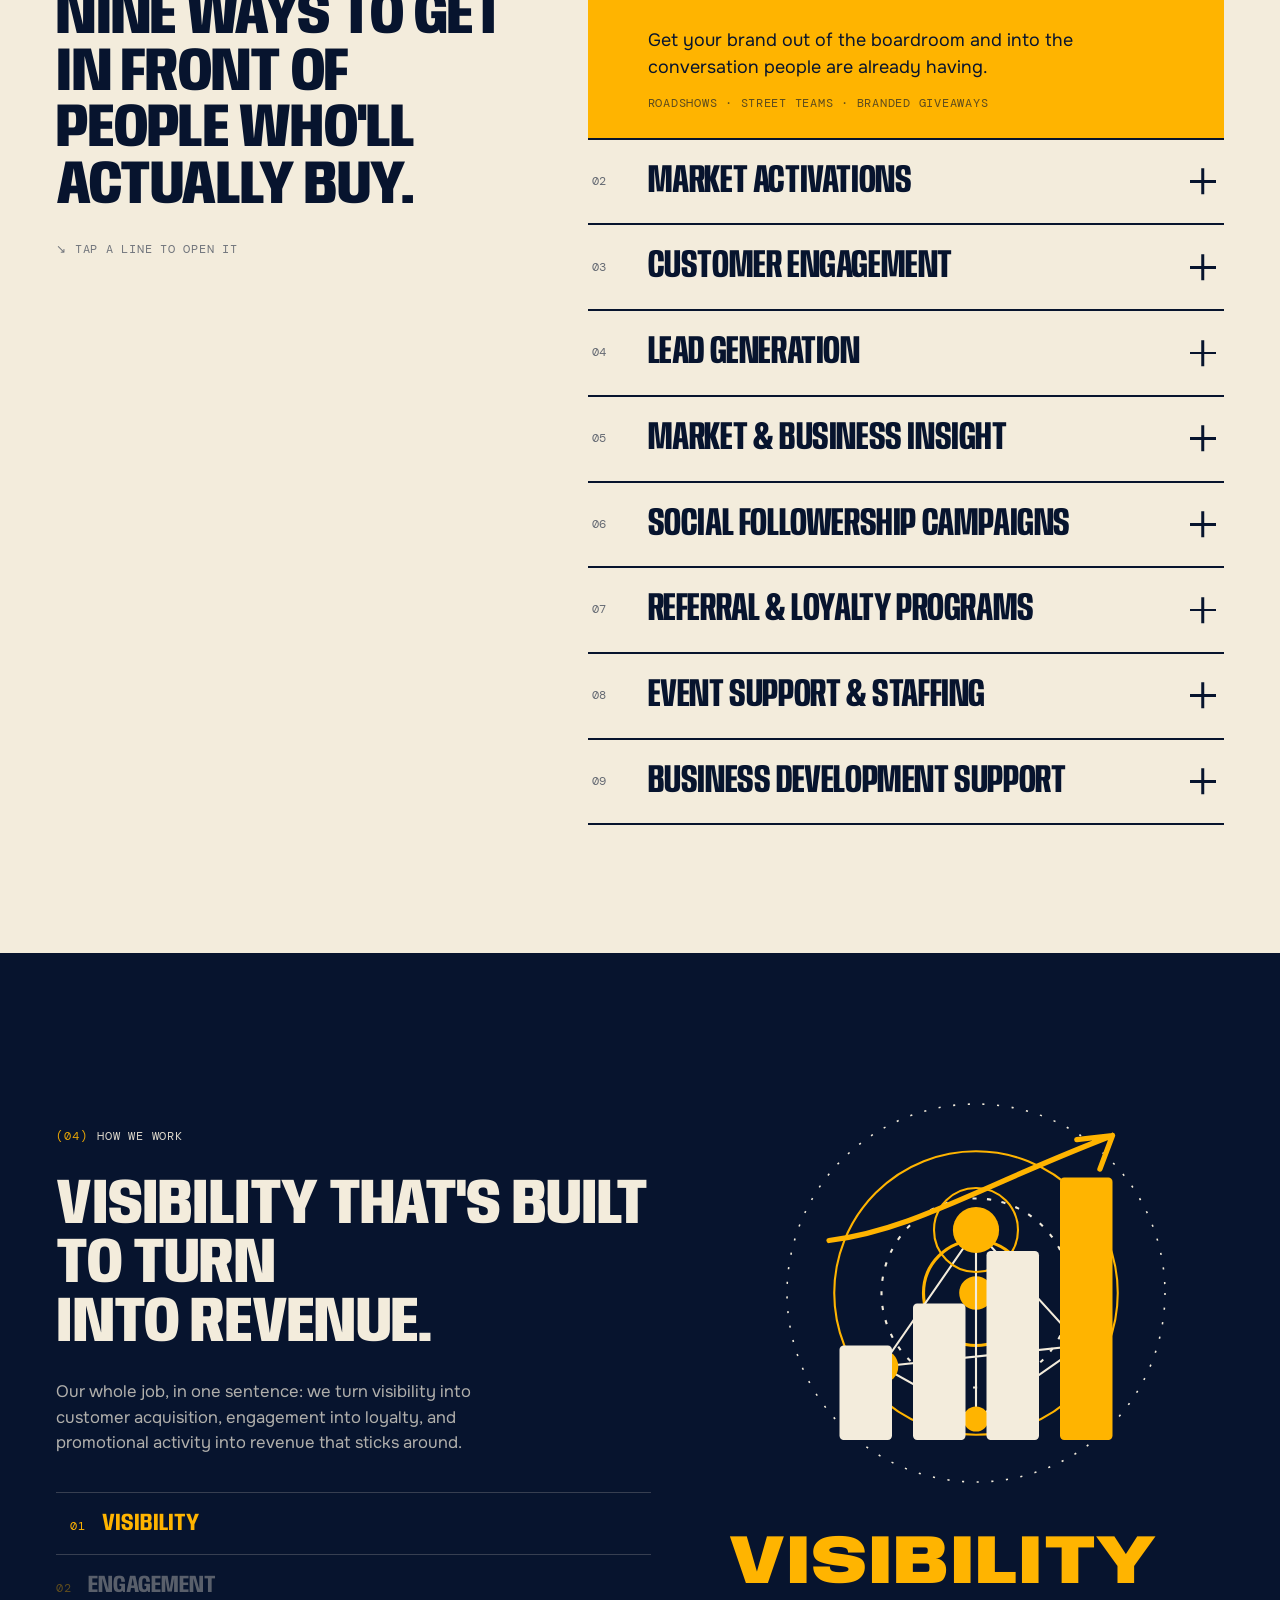
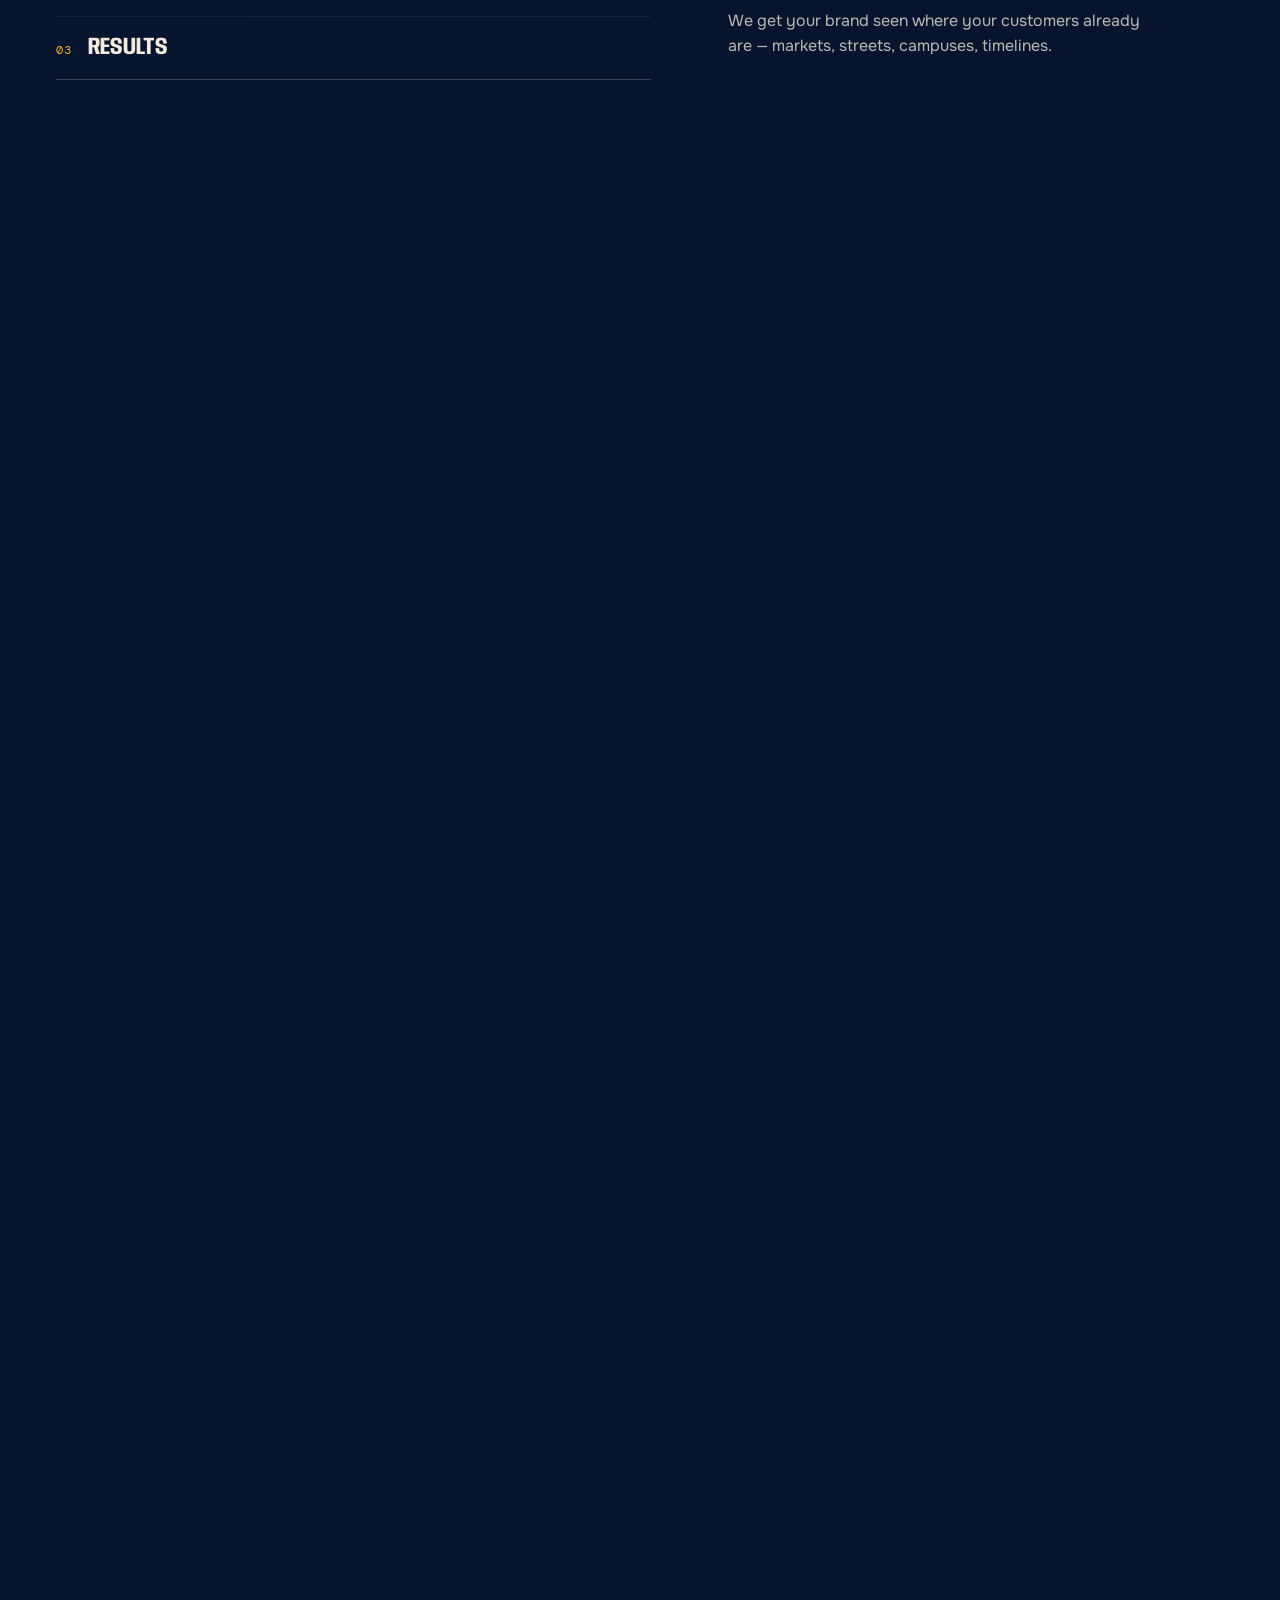
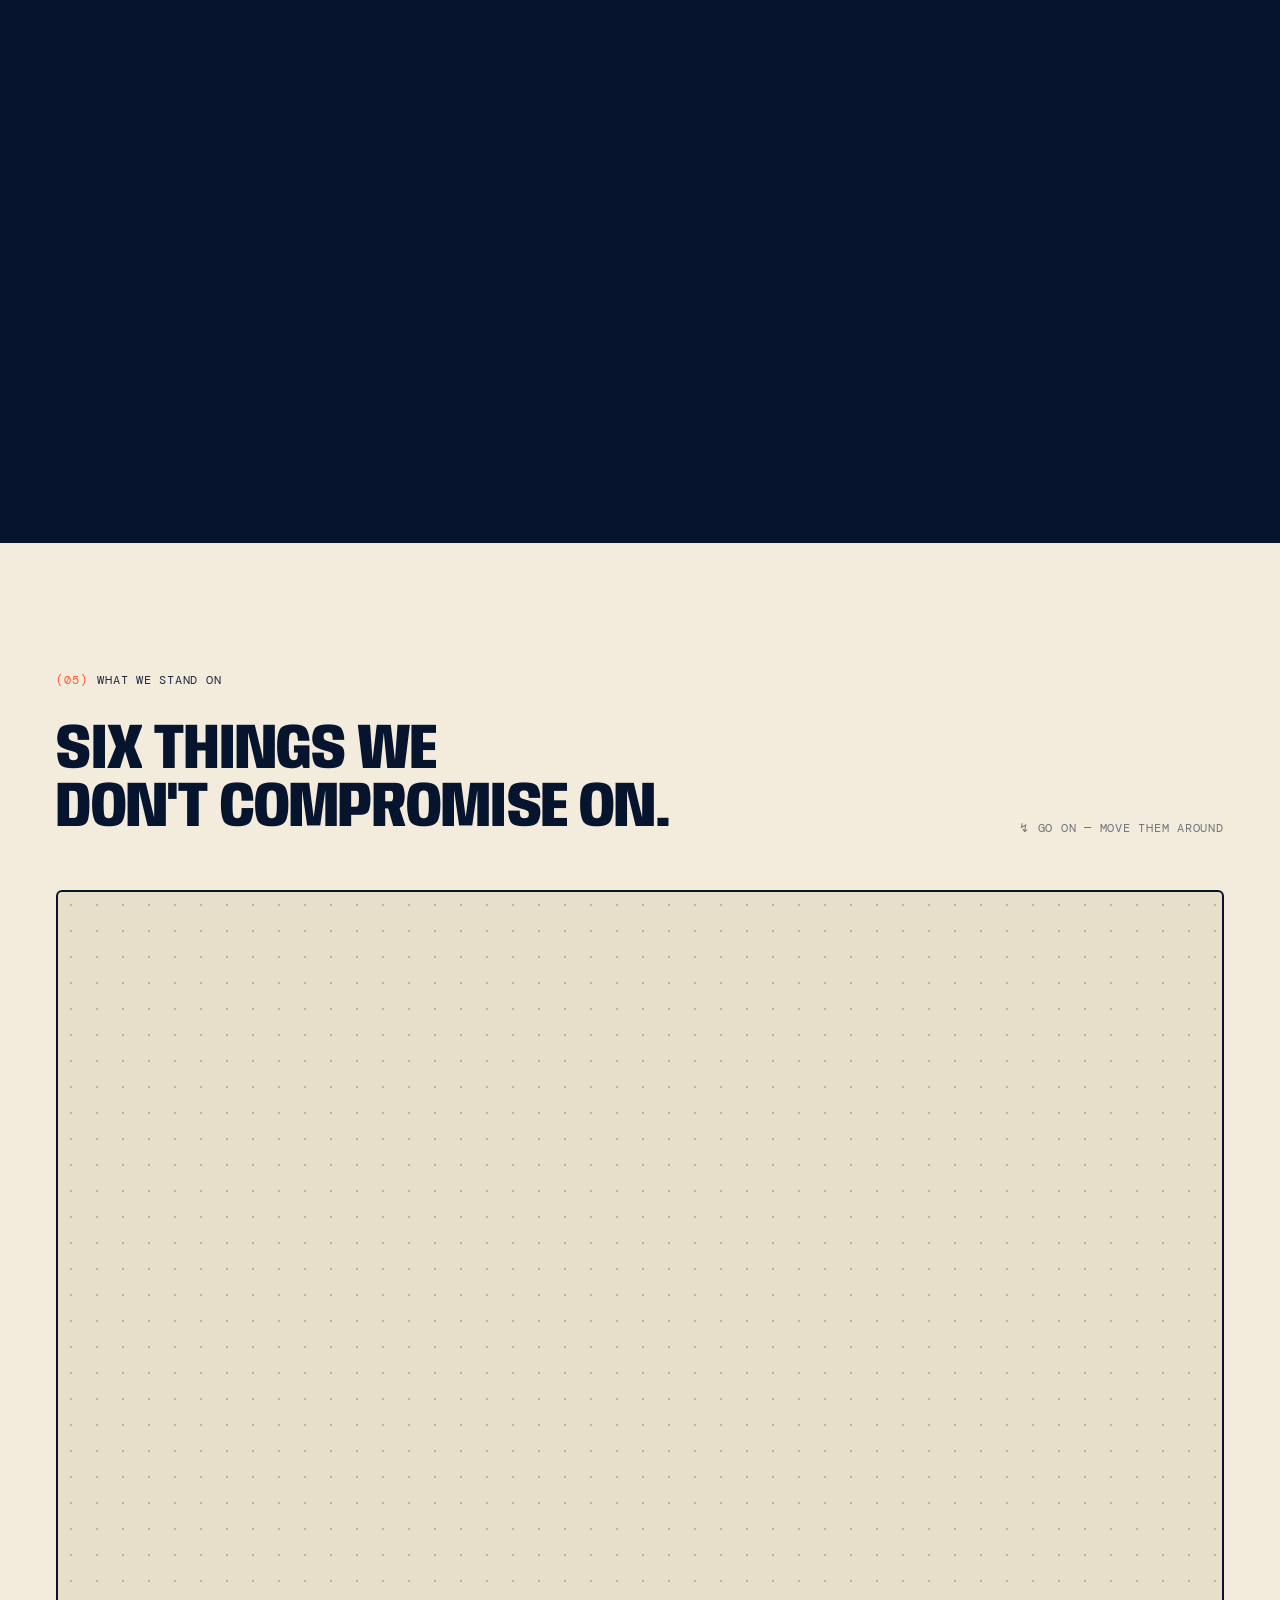
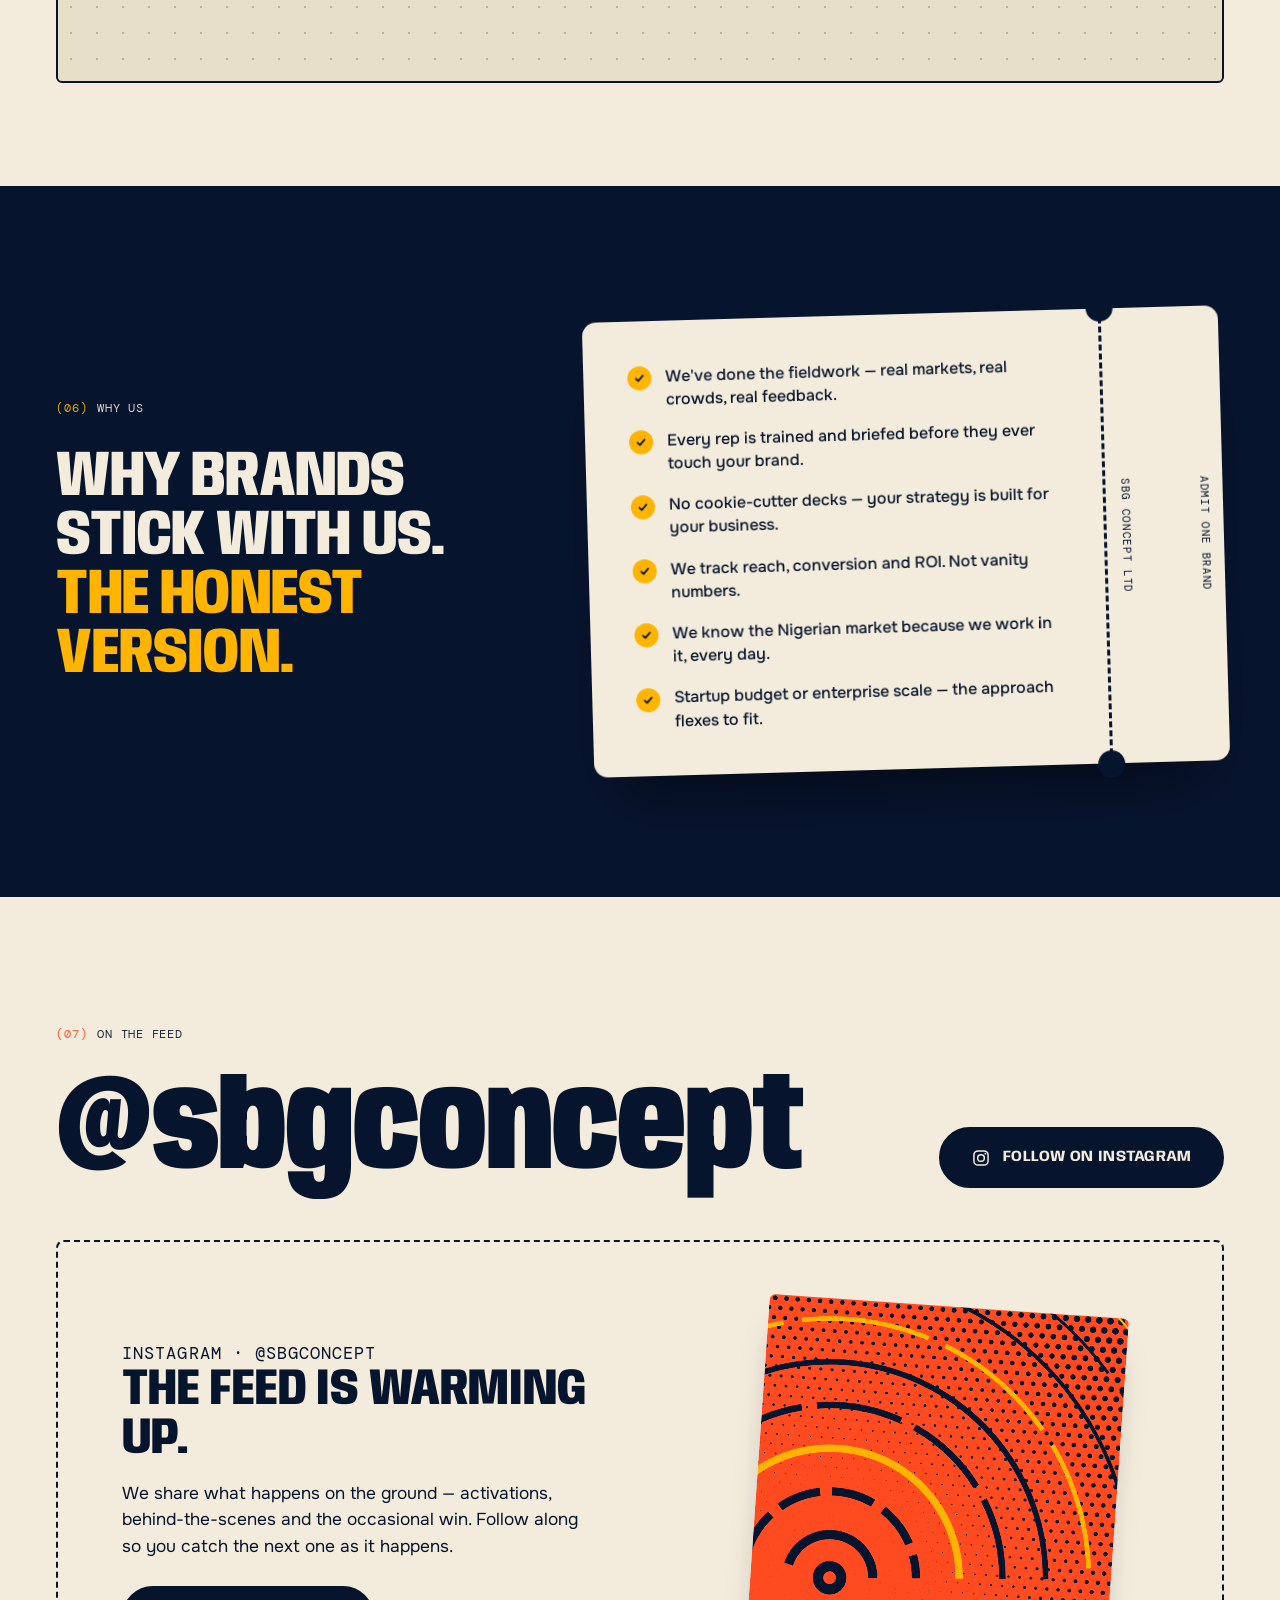
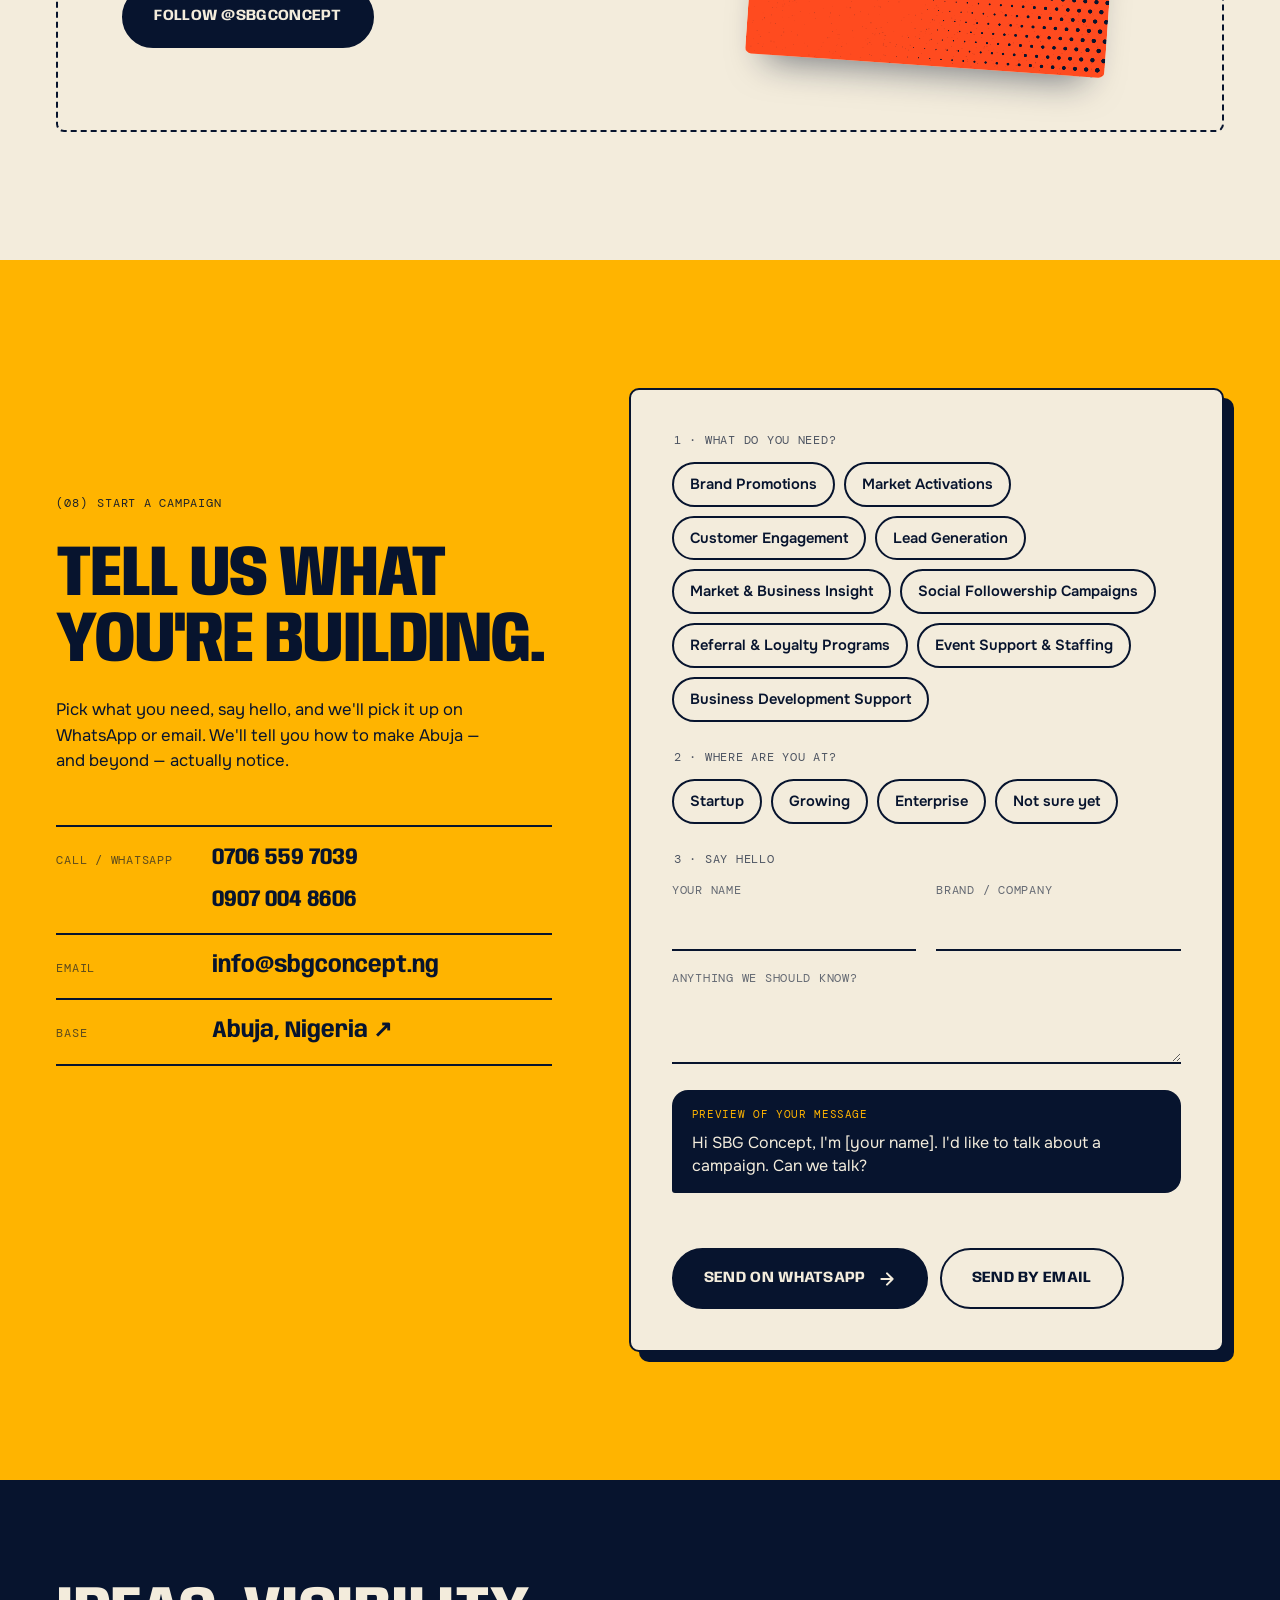
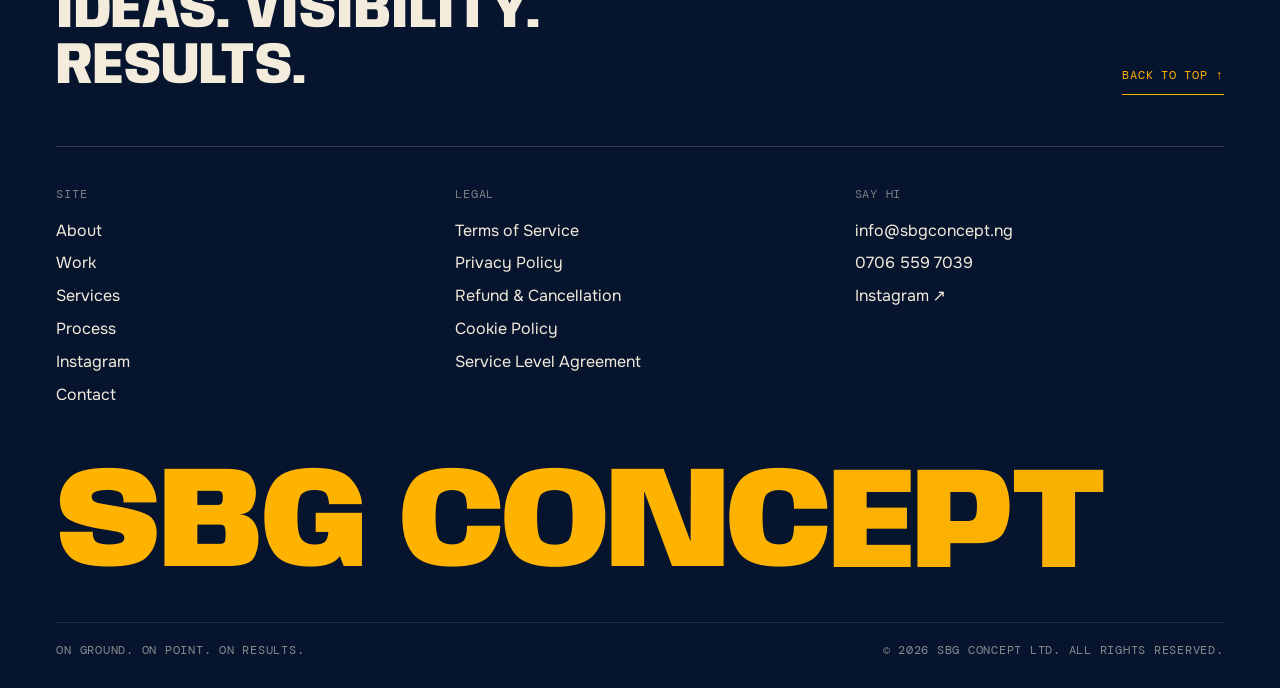
==== commit 5ea44168: "v2: poster-style redesign with projects, animation and Instagram feed - New identity: Anybody variab" ====
--- a/index.html
+++ b/index.html
@@ -2,521 +2,470 @@
 <html lang="en">
 <head>
 <meta charset="UTF-8">
-<meta name="viewport" content="width=device-width, initial-scale=1.0">
-<title>SBG Concept Ltd — Ideas. Visibility. Results.</title>
-<meta name="description" content="SBG Concept Ltd is an Abuja-based brand activation company. We turn strategy into market activations, promotions and engagement campaigns that turn attention into customers.">
+<meta name="viewport" content="width=device-width, initial-scale=1.0, viewport-fit=cover">
+<title>SBG Concept Ltd — Brand activation, on the ground in Nigeria</title>
+<meta name="description" content="SBG Concept is an Abuja-based brand activation company. Market activations, promotions and engagement campaigns that turn attention into customers.">
+<meta name="theme-color" content="#07142E">
+
+<meta property="og:type" content="website">
+<meta property="og:site_name" content="SBG Concept Ltd">
+<meta property="og:title" content="SBG Concept — Ideas. Visibility. Results.">
+<meta property="og:description" content="Brand activation on the ground in Abuja and across Nigeria. Your brand deserves more than a scroll-past.">
+<meta property="og:url" content="https://www.sbgconcept.ng/">
+<meta name="twitter:card" content="summary_large_image">
+
+<script type="application/ld+json">
+{"@context":"https://schema.org","@type":"Organization","name":"SBG Concept Ltd","url":"https://www.sbgconcept.ng","email":"info@sbgconcept.ng","telephone":"+2347065597039","address":{"@type":"PostalAddress","addressLocality":"Abuja","addressCountry":"NG"},"sameAs":["https://www.instagram.com/sbgconcept/"]}
+</script>
 
 <link rel="icon" type="image/svg+xml" href="assets/favicon.svg">
-
-<link rel="stylesheet" href="css/fonts.css">
-<link rel="stylesheet" href="css/style.css">
+<link rel="preload" href="assets/fonts/anybody-var.woff2" as="font" type="font/woff2" crossorigin>
+<link rel="stylesheet" href="css/fonts.css?v=6">
+<link rel="stylesheet" href="css/style.css?v=6">
+<script>document.documentElement.classList.add("js");</script>
 </head>
 <body>
 
-<div class="noise-overlay" aria-hidden="true"></div>
-<div class="scroll-progress" id="scrollProgress" aria-hidden="true"></div>
+<div class="grain" aria-hidden="true"></div>
+<div class="progress" id="progress" aria-hidden="true"></div>
+<div class="cursor" id="cursor" aria-hidden="true"><span class="cursor-label" id="cursorLabel"></span></div>
 
 <a class="skip-link" href="#main">Skip to content</a>
 
-<!-- ============ NAV ============ -->
-<header class="site-header" id="siteHeader">
-  <div class="wrap header-inner">
-    <a href="#home" class="brand" aria-label="SBG Concept home">
-      <span class="brand-mark">SBG<svg class="brand-arrow" width="18" height="14" viewBox="0 0 18 14" fill="none" aria-hidden="true"><path d="M1 12C6 9 10 3 17 1M17 1L11 1.5M17 1L14.5 6.5" stroke="#F2A900" stroke-width="2.2" stroke-linecap="round" stroke-linejoin="round"/></svg></span>
-      <span class="brand-sub">CONCEPT</span>
+<!-- ============ HEADER ============ -->
+<header class="site-header" id="siteHeader" data-theme="dark">
+  <div class="header-inner">
+    <a href="#home" class="brand" aria-label="SBG Concept — home">
+      <span class="brand-sbg">SBG</span>
+      <svg class="brand-arrow" width="22" height="16" viewBox="0 0 18 14" fill="none" aria-hidden="true"><path d="M1 12C6 9 10 3 17 1M17 1L11 1.5M17 1L14.5 6.5" stroke="currentColor" stroke-width="2.2" stroke-linecap="round" stroke-linejoin="round"/></svg>
+      <span class="brand-concept">Concept</span>
     </a>
 
-    <nav class="main-nav" id="mainNav" aria-label="Primary">
-      <a href="#about">About</a>
-      <a href="#services">Services</a>
-      <a href="#process">How We Work</a>
-      <a href="#why">Why Us</a>
-      <a href="#contact">Contact</a>
+    <nav class="main-nav" aria-label="Primary">
+      <a href="#about" data-label="About"><span>About</span></a>
+      <a href="#work" data-label="Work"><span>Work</span></a>
+      <a href="#services" data-label="Services"><span>Services</span></a>
+      <a href="#process" data-label="Process"><span>Process</span></a>
+      <a href="#feed" data-label="Instagram"><span>Instagram</span></a>
     </nav>
 
-    <a href="#contact" class="btn btn-small btn-primary header-cta">Start a Campaign</a>
-
-    <button class="nav-toggle" id="navToggle" aria-label="Toggle menu" aria-expanded="false" aria-controls="mainNav">
-      <span></span><span></span><span></span>
-    </button>
+    <div class="header-right">
+      <span class="clock mono" aria-hidden="true"><i class="live-dot"></i><span id="clock">ABUJA</span></span>
+      <a href="#contact" class="btn btn-solid btn-sm header-cta" data-cursor="Let's talk">Start a campaign</a>
+      <button class="menu-btn" id="menuBtn" aria-label="Open menu" aria-expanded="false" aria-controls="menu">
+        <span></span><span></span>
+      </button>
+    </div>
   </div>
 </header>
 
+<div class="menu" id="menu" aria-hidden="true">
+  <nav class="menu-nav" aria-label="Mobile">
+    <a href="#about"><span class="mono">01</span>About</a>
+    <a href="#work"><span class="mono">02</span>Work</a>
+    <a href="#services"><span class="mono">03</span>Services</a>
+    <a href="#process"><span class="mono">04</span>Process</a>
+    <a href="#feed"><span class="mono">05</span>Instagram</a>
+    <a href="#contact"><span class="mono">06</span>Contact</a>
+  </nav>
+  <p class="menu-foot mono">info@sbgconcept.ng · 0706 559 7039</p>
+</div>
+
 <main id="main">
 
   <!-- ============ HERO ============ -->
-  <section class="hero" id="home">
-    <div class="hero-bg" aria-hidden="true">
-      <div class="dot-grid"></div>
-      <div class="hero-blob blob-a"></div>
-      <div class="hero-blob blob-b"></div>
-    </div>
-
-    <div class="wrap hero-inner">
-      <div class="hero-copy">
-        <p class="eyebrow reveal">
-          <span class="eyebrow-dot"></span>
-          Brand Activation Agency — Abuja, Nigeria
-        </p>
-
-        <h1 class="hero-title reveal">
-          Your brand deserves<br>
-          more than a <span class="strike"><span class="strike-text">scroll-past</span></span>.
-          <span class="hero-title-accent">We make sure it doesn't get one.</span>
-        </h1>
-
-        <p class="hero-sub reveal">
-          SBG Concept is a full-service brand activation company. We get you out of the
-          feed and into real rooms, real markets and real conversations across Nigeria —
-          then turn that attention into customers who stick around.
-        </p>
-
-        <div class="hero-cta reveal">
-          <a href="#contact" class="btn btn-primary btn-magnetic">Start a Campaign</a>
-          <a href="#services" class="btn btn-ghost">
-            See what we do
-            <svg width="16" height="16" viewBox="0 0 16 16" fill="none" aria-hidden="true"><path d="M3 8h10M8 3l5 5-5 5" stroke="currentColor" stroke-width="1.6" stroke-linecap="round" stroke-linejoin="round"/></svg>
-          </a>
-        </div>
-
-        <ul class="hero-facts reveal">
-          <li>9 service lines</li>
-          <li>Abuja-based, Nigeria-wide</li>
-          <li>On ground. On point. On results.</li>
-        </ul>
-      </div>
-
-      <div class="hero-visual reveal" id="heroVisual" aria-hidden="true">
-        <div class="hv-stage">
-          <span class="hv-ring r1"></span>
-          <span class="hv-ring r2"></span>
-          <span class="hv-ring r3"></span>
-
-          <svg class="hv-megaphone" viewBox="0 0 120 120" fill="none">
-            <path class="hv-mega-body" d="M30 52v16a4 4 0 004 4h6l24 16V32L40 48h-6a4 4 0 00-4 4z" fill="#071A3D"/>
-            <path class="hv-wave hv-wave1" d="M70 44c5 4 5 24 0 32" stroke="#F2A900" stroke-width="4" stroke-linecap="round"/>
-            <path class="hv-wave hv-wave2" d="M80 36c9 8 9 40 0 48" stroke="#F2A900" stroke-width="4" stroke-linecap="round" opacity=".55"/>
-            <circle class="hv-mega-dot" cx="26" cy="60" r="3.5" fill="#F2A900"/>
-          </svg>
-
-          <svg class="hv-spark spark-a" viewBox="0 0 24 24" fill="none"><path d="M12 2l2.4 7.6L22 12l-7.6 2.4L12 22l-2.4-7.6L2 12l7.6-2.4L12 2z" fill="#FFC107"/></svg>
-          <svg class="hv-spark spark-b" viewBox="0 0 24 24" fill="none"><path d="M4 18l6-7 4 4 6-9" stroke="#FFFFFF" stroke-width="1.8" stroke-linecap="round" stroke-linejoin="round"/><path d="M15 6h5v5" stroke="#FFFFFF" stroke-width="1.8" stroke-linecap="round" stroke-linejoin="round"/></svg>
-
-          <span class="hv-particle p1"></span>
-          <span class="hv-particle p2"></span>
-          <span class="hv-particle p3"></span>
-          <span class="hv-particle p4"></span>
-          <span class="hv-particle p5"></span>
-        </div>
-
-        <div class="hv-badge badge-1">
-          <span class="hv-badge-icon"><svg viewBox="0 0 24 24" fill="none"><circle cx="14" cy="7" r="3.2" stroke="currentColor" stroke-width="1.6"/><circle cx="7" cy="9" r="2.4" stroke="currentColor" stroke-width="1.6"/><path d="M3 20c0-3.6 2.7-6 6-6M11 20c0-4.4 3.2-7.5 7.2-7.5S25 15.6 25 20" stroke="currentColor" stroke-width="1.6" stroke-linecap="round"/></svg></span>
-          <span>Customer Engagement</span>
-        </div>
-
-        <div class="hv-badge badge-2">
-          <span class="hv-badge-icon"><svg viewBox="0 0 24 24" fill="none"><path d="M4 20V10M11 20V6M18 20v-7" stroke="currentColor" stroke-width="1.8" stroke-linecap="round"/></svg></span>
-          <span>Market Activations</span>
-        </div>
-
-        <div class="hv-badge badge-3">
-          <span class="hv-badge-icon"><svg viewBox="0 0 24 24" fill="none"><circle cx="12" cy="9" r="4" stroke="currentColor" stroke-width="1.6"/><path d="M4 21c0-4.4 3.6-7 8-7s8 2.6 8 7" stroke="currentColor" stroke-width="1.6" stroke-linecap="round"/></svg></span>
-          <span>Lead Generation</span>
-        </div>
-
-        <div class="hv-tag">Ideas. Visibility. Results.</div>
-      </div>
-    </div>
-
-    <div class="marquee" aria-hidden="true">
-      <div class="marquee-track">
-        <span>Brand Promotions</span><span class="dot">◆</span>
-        <span>Market Activations</span><span class="dot">◆</span>
-        <span>Customer Engagement</span><span class="dot">◆</span>
-        <span>Lead Generation</span><span class="dot">◆</span>
-        <span>Market Insight</span><span class="dot">◆</span>
-        <span>Loyalty Programs</span><span class="dot">◆</span>
-        <span>Event Staffing</span><span class="dot">◆</span>
-        <span>Business Development</span><span class="dot">◆</span>
-        <span>Social Growth</span><span class="dot">◆</span>
-        <span>Brand Promotions</span><span class="dot">◆</span>
-        <span>Market Activations</span><span class="dot">◆</span>
-        <span>Customer Engagement</span><span class="dot">◆</span>
-        <span>Lead Generation</span><span class="dot">◆</span>
-        <span>Market Insight</span><span class="dot">◆</span>
-        <span>Loyalty Programs</span><span class="dot">◆</span>
-        <span>Event Staffing</span><span class="dot">◆</span>
-        <span>Business Development</span><span class="dot">◆</span>
-        <span>Social Growth</span><span class="dot">◆</span>
-      </div>
-    </div>
-  </section>
-
-  <div class="divider divider-flip" aria-hidden="true">
-    <svg viewBox="0 0 1440 90" preserveAspectRatio="none"><path d="M0,32 C240,90 480,0 720,24 C960,48 1200,90 1440,40 L1440,90 L0,90 Z"></path></svg>
+  <section class="hero" id="home" data-theme="dark">
+    <canvas class="hero-field" id="heroField" aria-hidden="true"></canvas>
+
+    <div class="hero-inner">
+      <p class="hero-kicker mono" data-hero="fade"><i class="live-dot"></i> Brand activation agency · Abuja, Nigeria</p>
+
+      <h1 class="hero-title" id="heroTitle" aria-label="Your brand deserves more than a scroll-past. We make sure it doesn't get one.">
+        <span class="hl hl-small" data-split><span class="hl-text">Your brand deserves</span></span>
+        <span class="hl hl-small" data-split><span class="hl-text">more than a</span></span>
+        <span class="hl hl-huge" data-split><span class="hl-text strike">scroll-past.</span></span>
+      </h1>
+
+      <div class="hero-foot" data-hero="fade">
+        <p class="hero-sub">We make sure it doesn't get one. SBG Concept gets you out of the feed and into real rooms, real markets and real conversations across Nigeria — then turns that attention into customers who stick around.</p>
+        <div class="hero-cta">
+          <a href="#contact" class="btn btn-gold btn-lg" data-cursor="Let's talk">Start a campaign <svg width="18" height="18" viewBox="0 0 16 16" fill="none" aria-hidden="true"><path d="M3 8h10M8 3l5 5-5 5" stroke="currentColor" stroke-width="1.8" stroke-linecap="round" stroke-linejoin="round"/></svg></a>
+          <a href="#work" class="btn btn-line btn-lg" data-cursor="Scroll">See the work</a>
+        </div>
+      </div>
+    </div>
+
+    <div class="stamp" id="stamp" aria-hidden="true">
+      <svg viewBox="0 0 200 200">
+        <defs><path id="stampPath" d="M100,100 m-76,0 a76,76 0 1,1 152,0 a76,76 0 1,1 -152,0"/></defs>
+        <circle cx="100" cy="100" r="98" fill="#FFB400"/>
+        <circle cx="100" cy="100" r="58" fill="none" stroke="#07142E" stroke-width="1.5" stroke-dasharray="2 5"/>
+        <g class="stamp-ring"><text><textPath href="#stampPath" startOffset="0">On ground ✺ On point ✺ On results ✺ On ground ✺ On point ✺ On results ✺</textPath></text></g>
+        <path d="M70 118 C 88 106, 106 82, 132 72 M132 72 L112 73 M132 72 L124 90" stroke="#07142E" stroke-width="7" fill="none" stroke-linecap="round" stroke-linejoin="round"/>
+      </svg>
+    </div>
+
+    <div class="hero-meta mono" data-hero="fade">
+      <span>9 service lines</span>
+      <span>Abuja-based · Nigeria-wide</span>
+      <span class="scroll-cue"><i></i> Scroll</span>
+    </div>
+  </section>
+
+  <!-- ============ TAPES ============ -->
+  <div class="tapes" aria-hidden="true">
+    <div class="tape tape-a"><div class="tape-track" data-dir="-1">
+      <span>Brand Promotions</span><b>✺</b><span>Market Activations</span><b>✺</b><span>Customer Engagement</span><b>✺</b><span>Lead Generation</span><b>✺</b><span>Market Insight</span><b>✺</b><span>Loyalty Programs</span><b>✺</b><span>Event Staffing</span><b>✺</b><span>Business Development</span><b>✺</b><span>Social Growth</span><b>✺</b>
+    </div></div>
+    <div class="tape tape-b"><div class="tape-track" data-dir="1">
+      <span>Ideas</span><b>→</b><span>Visibility</span><b>→</b><span>Results</span><b>→</b><span>On ground</span><b>→</b><span>On point</span><b>→</b><span>On results</span><b>→</b><span>Ideas</span><b>→</b><span>Visibility</span><b>→</b><span>Results</span><b>→</b>
+    </div></div>
   </div>
 
-  <!-- ============ ABOUT ============ -->
-  <section class="section about" id="about">
+  <!-- ============ ABOUT / MANIFESTO ============ -->
+  <section class="manifesto" id="about" data-theme="light">
     <div class="wrap">
-      <div class="section-head">
-        <div class="about-label">
-          <span class="section-index">01</span>
-          <span class="section-kicker">About&nbsp;Us</span>
-        </div>
-        <h2 class="section-title">
-          Ideas are cheap.<br>
-          Execution on the ground <em>is not.</em>
-        </h2>
-        <p class="lead-text">
-          SBG Concept Ltd is a Nigerian business solutions company built for brands
-          that want to be felt, not just seen. We plan the strategy, then
-          we show up — market activations, promotions and engagement campaigns that
-          turn foot traffic into paying customers.
-        </p>
-        <p class="body-text">
-          No recycled playbooks. No agency jargon. Just people talking to people,
-          and brands walking away with growth they can actually measure.
-        </p>
-      </div>
-
-      <div class="mv-cards">
-        <div class="mv-card mv-card--dark">
-          <span class="mv-tag">What we do</span>
-          <h3>Mission</h3>
-          <p>To provide innovative marketing, promotional and business support
-            solutions that help brands increase visibility, attract customers,
-            and achieve sustainable growth through strategic engagement and
-            exceptional service.</p>
-        </div>
-        <div class="mv-card mv-card--outline">
-          <span class="mv-tag">Where we're headed</span>
-          <h3>Vision</h3>
-          <p>To become a leading Nigerian business solutions company, recognised
-            for transforming ideas into impactful brands, profitable
-            opportunities, and memorable customer experiences.</p>
+      <p class="label mono"><span>(01)</span> About us</p>
+      <p class="manifesto-text" id="manifestoText">
+        Ideas are cheap. <mark>Execution on the ground is not.</mark> SBG Concept is a Nigerian business solutions company built for brands that want to be <mark>felt, not just seen.</mark> We plan the strategy — then we show up in markets, on campuses and at events, and turn foot traffic into paying customers. No recycled playbooks. No agency jargon. Just people talking to people.
+      </p>
+
+      <div class="mv">
+        <div class="mv-item" data-reveal>
+          <p class="mono mv-tag">Mission</p>
+          <p>To provide innovative marketing, promotional and business support solutions that help brands increase visibility, attract customers, and achieve sustainable growth through strategic engagement and exceptional service.</p>
+        </div>
+        <div class="mv-item" data-reveal>
+          <p class="mono mv-tag">Vision</p>
+          <p>To become a leading Nigerian business solutions company, recognised for transforming ideas into impactful brands, profitable opportunities, and memorable customer experiences.</p>
+        </div>
+      </div>
+    </div>
+  </section>
+
+  <!-- ============ WORK ============ -->
+  <section class="work" id="work" data-theme="dark">
+    <div class="wrap work-head">
+      <div>
+        <p class="label mono"><span>(02)</span> Selected work</p>
+        <h2 class="display" data-split-words>The work, on the&nbsp;ground.</h2>
+      </div>
+      <p class="work-note" id="workNote">Drag, scroll, open anything.</p>
+    </div>
+
+    <div class="work-pin" id="workPin">
+      <div class="work-viewport" id="workViewport">
+        <div class="work-track" id="workTrack"></div>
+      </div>
+      <div class="wrap work-foot">
+        <div class="work-bar" aria-hidden="true"><i id="workBar"></i></div>
+        <p class="mono work-count"><span id="workIdx">01</span> / <span id="workTotal">06</span></p>
+      </div>
+    </div>
+  </section>
+
+  <!-- ============ SERVICES ============ -->
+  <section class="services" id="services" data-theme="light">
+    <div class="wrap services-grid">
+      <div class="services-intro">
+        <p class="label mono"><span>(03)</span> What we do</p>
+        <h2 class="display">Nine ways to get in front of people who'll actually&nbsp;buy.</h2>
+        <p class="services-hint mono">↘ Tap a line to open it</p>
+      </div>
+
+      <ul class="svc-list" id="svcList">
+        <li class="svc is-open">
+          <h3><button class="svc-btn" aria-expanded="true" aria-controls="svc-1" id="svc-b1">
+            <span class="svc-n mono">01</span><span class="svc-name">Brand Promotions</span><span class="svc-plus" aria-hidden="true"></span></button></h3>
+          <div class="svc-panel" id="svc-1" role="region" aria-labelledby="svc-b1"><div class="svc-inner">
+            <p>Get your brand out of the boardroom and into the conversation people are already having.</p>
+            <p class="mono svc-fmt">Roadshows · street teams · branded giveaways</p>
+          </div></div>
+        </li>
+        <li class="svc">
+          <h3><button class="svc-btn" aria-expanded="false" aria-controls="svc-2" id="svc-b2">
+            <span class="svc-n mono">02</span><span class="svc-name">Market Activations</span><span class="svc-plus" aria-hidden="true"></span></button></h3>
+          <div class="svc-panel" id="svc-2" role="region" aria-labelledby="svc-b2"><div class="svc-inner">
+            <p>Pop-up experiences that turn passers-by into customers, on the spot.</p>
+            <p class="mono svc-fmt">Pop-ups · sampling · market-day takeovers</p>
+          </div></div>
+        </li>
+        <li class="svc">
+          <h3><button class="svc-btn" aria-expanded="false" aria-controls="svc-3" id="svc-b3">
+            <span class="svc-n mono">03</span><span class="svc-name">Customer Engagement</span><span class="svc-plus" aria-hidden="true"></span></button></h3>
+          <div class="svc-panel" id="svc-3" role="region" aria-labelledby="svc-b3"><div class="svc-inner">
+            <p>Real conversations that build real loyalty — not another chatbot script.</p>
+            <p class="mono svc-fmt">Face-to-face · community · follow-up</p>
+          </div></div>
+        </li>
+        <li class="svc">
+          <h3><button class="svc-btn" aria-expanded="false" aria-controls="svc-4" id="svc-b4">
+            <span class="svc-n mono">04</span><span class="svc-name">Lead Generation</span><span class="svc-plus" aria-hidden="true"></span></button></h3>
+          <div class="svc-panel" id="svc-4" role="region" aria-labelledby="svc-b4"><div class="svc-inner">
+            <p>Qualified interest, not just noise and numbers on a spreadsheet.</p>
+            <p class="mono svc-fmt">Capture · qualify · hand over</p>
+          </div></div>
+        </li>
+        <li class="svc">
+          <h3><button class="svc-btn" aria-expanded="false" aria-controls="svc-5" id="svc-b5">
+            <span class="svc-n mono">05</span><span class="svc-name">Market &amp; Business Insight</span><span class="svc-plus" aria-hidden="true"></span></button></h3>
+          <div class="svc-panel" id="svc-5" role="region" aria-labelledby="svc-b5"><div class="svc-inner">
+            <p>Transforming information into competitive advantage. Know the market, grow your business.</p>
+            <p class="mono svc-fmt">Field research · price audits · read-outs</p>
+          </div></div>
+        </li>
+        <li class="svc">
+          <h3><button class="svc-btn" aria-expanded="false" aria-controls="svc-6" id="svc-b6">
+            <span class="svc-n mono">06</span><span class="svc-name">Social Followership Campaigns</span><span class="svc-plus" aria-hidden="true"></span></button></h3>
+          <div class="svc-panel" id="svc-6" role="region" aria-labelledby="svc-b6"><div class="svc-inner">
+            <p>We grow an audience that actually shows up when you post — not just a bigger number.</p>
+            <p class="mono svc-fmt">On-ground → online · community · creators</p>
+          </div></div>
+        </li>
+        <li class="svc">
+          <h3><button class="svc-btn" aria-expanded="false" aria-controls="svc-7" id="svc-b7">
+            <span class="svc-n mono">07</span><span class="svc-name">Referral &amp; Loyalty Programs</span><span class="svc-plus" aria-hidden="true"></span></button></h3>
+          <div class="svc-panel" id="svc-7" role="region" aria-labelledby="svc-b7"><div class="svc-inner">
+            <p>Turn happy customers into your best, cheapest sales team.</p>
+            <p class="mono svc-fmt">Rewards · referrals · repeat-purchase loops</p>
+          </div></div>
+        </li>
+        <li class="svc">
+          <h3><button class="svc-btn" aria-expanded="false" aria-controls="svc-8" id="svc-b8">
+            <span class="svc-n mono">08</span><span class="svc-name">Event Support &amp; Staffing</span><span class="svc-plus" aria-hidden="true"></span></button></h3>
+          <div class="svc-panel" id="svc-8" role="region" aria-labelledby="svc-b8"><div class="svc-inner">
+            <p>Trained, professional faces for your brand — every time, not just on a good day.</p>
+            <p class="mono svc-fmt">Ambassadors · hosts · crowd management</p>
+          </div></div>
+        </li>
+        <li class="svc">
+          <h3><button class="svc-btn" aria-expanded="false" aria-controls="svc-9" id="svc-b9">
+            <span class="svc-n mono">09</span><span class="svc-name">Business Development Support</span><span class="svc-plus" aria-hidden="true"></span></button></h3>
+          <div class="svc-panel" id="svc-9" role="region" aria-labelledby="svc-b9"><div class="svc-inner">
+            <p>Strategic backup for whatever growth stage you're actually in right now.</p>
+            <p class="mono svc-fmt">Strategy · partnerships · go-to-market</p>
+          </div></div>
+        </li>
+      </ul>
+    </div>
+  </section>
+
+  <!-- ============ PROCESS ============ -->
+  <section class="process" id="process" data-theme="dark">
+    <div class="process-pin" id="processPin">
+      <div class="wrap process-grid">
+        <div class="process-left">
+          <p class="label mono"><span>(04)</span> How we work</p>
+          <h2 class="display">Visibility that's built to turn into&nbsp;revenue.</h2>
+          <p class="process-lead">Our whole job, in one sentence: we turn visibility into customer acquisition, engagement into loyalty, and promotional activity into revenue that sticks around.</p>
+          <ol class="p-steps" id="pSteps">
+            <li class="is-active"><span class="mono">01</span> Visibility</li>
+            <li><span class="mono">02</span> Engagement</li>
+            <li><span class="mono">03</span> Results</li>
+          </ol>
+        </div>
+
+        <div class="process-stage" aria-live="off">
+          <div class="p-viz" aria-hidden="true">
+            <svg viewBox="0 0 400 400" fill="none">
+              <g class="pv pv-1">
+                <circle cx="200" cy="200" r="16" fill="#FFB400"/>
+                <circle class="pv-ring" cx="200" cy="200" r="50" stroke="#FFB400" stroke-width="3"/>
+                <circle class="pv-ring" cx="200" cy="200" r="90" stroke="#F3ECDC" stroke-width="2" stroke-dasharray="4 10"/>
+                <circle class="pv-ring" cx="200" cy="200" r="135" stroke="#FFB400" stroke-width="2"/>
+                <circle class="pv-ring" cx="200" cy="200" r="180" stroke="#F3ECDC" stroke-width="1.5" stroke-dasharray="2 12"/>
+              </g>
+              <g class="pv pv-2">
+                <g stroke="#F3ECDC" stroke-width="2"><path d="M110 270 L200 140 L300 250 L200 320 Z M110 270 L300 250 M200 140 L200 320"/></g>
+                <g fill="#FFB400"><circle cx="110" cy="270" r="16"/><circle cx="200" cy="140" r="22"/><circle cx="300" cy="250" r="16"/><circle cx="200" cy="320" r="12"/></g>
+                <circle class="pv-ring" cx="200" cy="140" r="40" stroke="#FFB400" stroke-width="2"/>
+              </g>
+              <g class="pv pv-3">
+                <g fill="#F3ECDC"><rect class="pv-bar" x="70" y="250" width="50" height="90" rx="4"/><rect class="pv-bar" x="140" y="210" width="50" height="130" rx="4"/><rect class="pv-bar" x="210" y="160" width="50" height="180" rx="4"/></g>
+                <rect class="pv-bar" x="280" y="90" width="50" height="250" rx="4" fill="#FFB400"/>
+                <path d="M60 150 C140 140 200 100 330 50 M330 50 L296 54 M330 50 L318 82" stroke="#FFB400" stroke-width="5" stroke-linecap="round" stroke-linejoin="round"/>
+              </g>
+            </svg>
+          </div>
+          <div class="p-words" id="pWords">
+            <p class="p-word is-active" data-i="0"><span class="p-title">Visibility</span><span class="p-copy">We get your brand seen where your customers already are — markets, streets, campuses, timelines.</span></p>
+            <p class="p-word" data-i="1"><span class="p-title">Engagement</span><span class="p-copy">We turn that attention into real conversation, and real conversation into loyalty.</span></p>
+            <p class="p-word" data-i="2"><span class="p-title">Results</span><span class="p-copy">We convert loyalty into repeat customers — and hand you the numbers to prove it.</span></p>
+          </div>
         </div>
       </div>
     </div>
   </section>
 
   <!-- ============ VALUES ============ -->
-  <section class="section values" id="values">
+  <section class="values" id="values" data-theme="light">
     <div class="wrap">
-      <div class="section-head">
-        <div class="about-label">
-          <span class="section-index">02</span>
-          <span class="section-kicker">What We Stand On</span>
-        </div>
-        <h2 class="section-title">Six things we don't compromise on.</h2>
-      </div>
-
-      <div class="values-grid">
-        <article class="value-card">
-          <span class="value-num">01</span>
-          <h3>Integrity</h3>
-          <p>We say what we do. We do what we say.</p>
-        </article>
-        <article class="value-card">
-          <span class="value-num">02</span>
-          <h3>Innovation</h3>
-          <p>Fresh ideas over recycled playbooks.</p>
-        </article>
-        <article class="value-card">
-          <span class="value-num">03</span>
-          <h3>Excellence</h3>
-          <p>If it's not sharp, it doesn't go out.</p>
-        </article>
-        <article class="value-card">
-          <span class="value-num">04</span>
-          <h3>Customer Focus</h3>
-          <p>Your growth is the whole brief.</p>
-        </article>
-        <article class="value-card">
-          <span class="value-num">05</span>
-          <h3>Results</h3>
-          <p>We measure the win, not the vibe.</p>
-        </article>
-        <article class="value-card">
-          <span class="value-num">06</span>
-          <h3>Professionalism</h3>
-          <p>Reliable people, every single time.</p>
-        </article>
-      </div>
-    </div>
-  </section>
-
-  <div class="divider" aria-hidden="true">
-    <svg viewBox="0 0 1440 90" preserveAspectRatio="none"><path d="M0,40 C240,0 480,90 720,48 C960,10 1200,60 1440,20 L1440,90 L0,90 Z"></path></svg>
-  </div>
-
-  <!-- ============ SERVICES ============ -->
-  <section class="section services" id="services">
+      <div class="values-head">
+        <div>
+          <p class="label mono"><span>(05)</span> What we stand on</p>
+          <h2 class="display">Six things we don't&nbsp;compromise&nbsp;on.</h2>
+        </div>
+        <p class="drag-hint mono" id="dragHint">↯ Go on — move them around</p>
+      </div>
+    </div>
+    <div class="wall" id="wall">
+      <article class="vcard v-circle" data-drag><span class="mono">01</span><h3>Integrity</h3><p>We say what we do. We do what we say.</p></article>
+      <article class="vcard v-rect" data-drag><span class="mono">02</span><h3>Innovation</h3><p>Fresh ideas over recycled playbooks.</p></article>
+      <article class="vcard v-burst" data-drag><span class="mono">03</span><h3>Excellence</h3><p>If it's not sharp, it doesn't go out.</p></article>
+      <article class="vcard v-tag" data-drag><span class="mono">04</span><h3>Customer Focus</h3><p>Your growth is the whole brief.</p></article>
+      <article class="vcard v-arch" data-drag><span class="mono">05</span><h3>Results</h3><p>We measure the win, not the vibe.</p></article>
+      <article class="vcard v-pill" data-drag><span class="mono">06</span><h3>Professionalism</h3><p>Reliable people, every single time.</p></article>
+    </div>
+  </section>
+
+  <!-- ============ WHY ============ -->
+  <section class="why" id="why" data-theme="dark">
+    <div class="wrap why-grid">
+      <div class="why-intro">
+        <p class="label mono"><span>(06)</span> Why us</p>
+        <h2 class="display">Why brands stick with us.<br><span class="why-sub">The honest version.</span></h2>
+      </div>
+
+      <div class="ticket" id="ticket">
+        <div class="ticket-main">
+          <ul class="ticket-list">
+            <li>We've done the fieldwork — real markets, real crowds, real feedback.</li>
+            <li>Every rep is trained and briefed before they ever touch your brand.</li>
+            <li>No cookie-cutter decks — your strategy is built for your business.</li>
+            <li>We track reach, conversion and ROI. Not vanity numbers.</li>
+            <li>We know the Nigerian market because we work in it, every day.</li>
+            <li>Startup budget or enterprise scale — the approach flexes to fit.</li>
+          </ul>
+        </div>
+        <div class="ticket-stub" aria-hidden="true">
+          <span class="mono">Admit one brand</span>
+          <i class="barcode"></i>
+          <span class="mono">SBG Concept Ltd</span>
+        </div>
+      </div>
+    </div>
+  </section>
+
+  <!-- ============ INSTAGRAM ============ -->
+  <section class="feed" id="feed" data-theme="light">
     <div class="wrap">
-      <div class="section-head section-head--light">
-        <div class="about-label">
-          <span class="section-index">03</span>
-          <span class="section-kicker">What We Do</span>
-        </div>
-        <h2 class="section-title">Nine ways we get your brand in front of people who'll actually buy.</h2>
-      </div>
-
-      <div class="bento">
-        <article class="bento-card bento-card--wide">
-          <div class="bento-icon">
-            <svg viewBox="0 0 40 40" fill="none"><path d="M6 17v6a2 2 0 002 2h3l9 6V9l-9 6H8a2 2 0 00-2 2z" stroke="currentColor" stroke-width="2" stroke-linejoin="round"/><path d="M25 15c2 1.5 2 8.5 0 10M30 11c4 3.5 4 15.5 0 19" stroke="currentColor" stroke-width="2" stroke-linecap="round"/></svg>
-          </div>
-          <h3>Brand Promotions</h3>
-          <p>Get your brand out of the boardroom and into the conversation people are already having.</p>
-        </article>
-
-        <article class="bento-card">
-          <div class="bento-icon">
-            <svg viewBox="0 0 40 40" fill="none"><path d="M6 18l3-10h22l3 10M6 18v14a2 2 0 002 2h4V24h16v10h4a2 2 0 002-2V18M6 18h28" stroke="currentColor" stroke-width="2" stroke-linejoin="round"/></svg>
-          </div>
-          <h3>Market Activations</h3>
-          <p>Pop-up experiences that turn passers-by into customers, on the spot.</p>
-        </article>
-
-        <article class="bento-card">
-          <div class="bento-icon">
-            <svg viewBox="0 0 40 40" fill="none"><circle cx="14" cy="14" r="5" stroke="currentColor" stroke-width="2"/><circle cx="27" cy="16" r="4" stroke="currentColor" stroke-width="2"/><path d="M5 33c0-6 4-10 9-10s9 4 9 10M23 33c0-4.5 2.7-8 6.5-8s6.5 3.5 6.5 8" stroke="currentColor" stroke-width="2" stroke-linecap="round"/></svg>
-          </div>
-          <h3>Customer Engagement</h3>
-          <p>Real conversations that build real loyalty — not another chatbot script.</p>
-        </article>
-
-        <article class="bento-card">
-          <div class="bento-icon">
-            <svg viewBox="0 0 40 40" fill="none"><circle cx="15" cy="16" r="6" stroke="currentColor" stroke-width="2"/><path d="M5 34c0-6.5 4.5-11 10-11s10 4.5 10 11" stroke="currentColor" stroke-width="2" stroke-linecap="round"/><path d="M28 12v10M23 17h10" stroke="currentColor" stroke-width="2" stroke-linecap="round"/></svg>
-          </div>
-          <h3>Lead Generation</h3>
-          <p>Qualified interest, not just noise and numbers on a spreadsheet.</p>
-        </article>
-
-        <article class="bento-card">
-          <div class="bento-icon">
-            <svg viewBox="0 0 40 40" fill="none"><circle cx="17" cy="17" r="11" stroke="currentColor" stroke-width="2"/><path d="M25.5 25.5L35 35" stroke="currentColor" stroke-width="2" stroke-linecap="round"/><path d="M12 19v-4M17 19v-8M22 19v-3" stroke="currentColor" stroke-width="2" stroke-linecap="round"/></svg>
-          </div>
-          <h3>Market &amp; Business Insight</h3>
-          <p>Transforming information into competitive advantage. Know the market, grow your business.</p>
-        </article>
-
-        <article class="bento-card bento-card--wide">
-          <div class="bento-icon">
-            <svg viewBox="0 0 40 40" fill="none"><rect x="6" y="8" width="28" height="20" rx="2" stroke="currentColor" stroke-width="2"/><path d="M6 13h28M12 33h16" stroke="currentColor" stroke-width="2" stroke-linecap="round"/><path d="M14 20l4 4 8-8" stroke="currentColor" stroke-width="2" stroke-linecap="round" stroke-linejoin="round"/></svg>
-          </div>
-          <h3>Social Followership Campaigns</h3>
-          <p>We grow an audience that actually shows up when you post — not just a bigger number.</p>
-        </article>
-
-        <article class="bento-card">
-          <div class="bento-icon">
-            <svg viewBox="0 0 40 40" fill="none"><path d="M20 6l3.5 8 8.5.8-6.4 5.8 1.9 8.4L20 24.7l-7.5 4.3 1.9-8.4L8 14.8l8.5-.8L20 6z" stroke="currentColor" stroke-width="2" stroke-linejoin="round"/></svg>
-          </div>
-          <h3>Referral &amp; Loyalty Programs</h3>
-          <p>Turn happy customers into your best, cheapest sales team.</p>
-        </article>
-
-        <article class="bento-card">
-          <div class="bento-icon">
-            <svg viewBox="0 0 40 40" fill="none"><path d="M16 6v4M24 6v4" stroke="currentColor" stroke-width="2" stroke-linecap="round"/><rect x="10" y="10" width="20" height="24" rx="3" stroke="currentColor" stroke-width="2"/><circle cx="20" cy="19" r="3.5" stroke="currentColor" stroke-width="2"/><path d="M13.5 29.5c1.2-3 3.7-4.2 6.5-4.2s5.3 1.2 6.5 4.2" stroke="currentColor" stroke-width="2" stroke-linecap="round"/></svg>
-          </div>
-          <h3>Event Support &amp; Staffing</h3>
-          <p>Trained, professional faces for your brand — every time, not just on a good day.</p>
-        </article>
-
-        <article class="bento-card bento-card--wide">
-          <div class="bento-icon">
-            <svg viewBox="0 0 40 40" fill="none"><path d="M6 32V16M16 32V9M26 32v-9M34 32V19" stroke="currentColor" stroke-width="2.4" stroke-linecap="round"/></svg>
-          </div>
-          <h3>Business Development Support</h3>
-          <p>Strategic backup for whatever growth stage you're actually in right now.</p>
-        </article>
-      </div>
-    </div>
-  </section>
-
-  <!-- ============ PROCESS ============ -->
-  <section class="section process" id="process">
-    <div class="wrap">
-      <div class="section-head">
-        <div class="about-label">
-          <span class="section-index">04</span>
-          <span class="section-kicker">How We Work</span>
-        </div>
-        <h2 class="section-title">Visibility that's built to turn into revenue.</h2>
-        <p class="lead-text process-lead">
-          Our whole job, in one sentence: we turn visibility into customer
-          acquisition, engagement into loyalty, and promotional activity into
-          revenue that sticks around.
-        </p>
-      </div>
-
-      <ol class="steps">
-        <li class="step">
-          <span class="step-num">01</span>
-          <h3>Visibility</h3>
-          <p>We get your brand seen where your customers already are — markets, streets, campuses, timelines.</p>
-        </li>
-        <li class="step">
-          <span class="step-num">02</span>
-          <h3>Engagement</h3>
-          <p>We turn that attention into real conversation, and real conversation into loyalty.</p>
-        </li>
-        <li class="step">
-          <span class="step-num">03</span>
-          <h3>Results</h3>
-          <p>We convert loyalty into repeat customers — and hand you the numbers to prove it.</p>
-        </li>
-      </ol>
-    </div>
-  </section>
-
-  <div class="divider divider-flip" aria-hidden="true">
-    <svg viewBox="0 0 1440 90" preserveAspectRatio="none"><path d="M0,32 C240,90 480,0 720,24 C960,48 1200,90 1440,40 L1440,90 L0,90 Z"></path></svg>
-  </div>
-
-  <!-- ============ WHY US ============ -->
-  <section class="section why" id="why">
-    <div class="wrap">
-      <div class="section-head">
-        <div class="about-label">
-          <span class="section-index">05</span>
-          <span class="section-kicker">Why Us</span>
-        </div>
-        <h2 class="section-title">Why brands stick with us <span class="serif-accent">(the honest version)</span></h2>
-      </div>
-
-      <div class="ticket">
-        <div class="ticket-notch ticket-notch--left" aria-hidden="true"></div>
-        <div class="ticket-notch ticket-notch--right" aria-hidden="true"></div>
-        <ul class="ticket-list">
-          <li>We've done the fieldwork — real markets, real crowds, real feedback.</li>
-          <li>Every rep is trained and briefed before they ever touch your brand.</li>
-          <li>No cookie-cutter decks — your strategy is built for your business.</li>
-          <li>We track reach, conversion and ROI. Not vanity numbers.</li>
-          <li>We know the Nigerian market because we work in it, every day.</li>
-          <li>Startup budget or enterprise scale — the approach flexes to fit.</li>
-        </ul>
-        <div class="ticket-stub">
-          <span>SBG CONCEPT LTD</span>
-          <span>ADMIT&nbsp;ONE&nbsp;BRAND</span>
-        </div>
-      </div>
-    </div>
-  </section>
-
-  <!-- ============ CTA BANNER ============ -->
-  <section class="cta-banner">
-    <div class="wrap cta-banner-inner">
-      <h2>Let's grow your brand,<br>together.</h2>
-      <a href="#contact" class="btn btn-dark">Send us a brief
-        <svg width="16" height="16" viewBox="0 0 16 16" fill="none" aria-hidden="true"><path d="M3 8h10M8 3l5 5-5 5" stroke="currentColor" stroke-width="1.6" stroke-linecap="round" stroke-linejoin="round"/></svg>
-      </a>
+      <div class="feed-head">
+        <div>
+          <p class="label mono"><span>(07)</span> On the feed</p>
+          <h2 class="display feed-handle" data-split-words>@sbgconcept</h2>
+        </div>
+        <a class="btn btn-solid btn-lg" id="feedFollow" href="https://www.instagram.com/sbgconcept/" target="_blank" rel="noopener" data-cursor="Follow">
+          <svg width="20" height="20" viewBox="0 0 24 24" fill="none" aria-hidden="true"><rect x="3.5" y="3.5" width="17" height="17" rx="5" stroke="currentColor" stroke-width="1.8"/><circle cx="12" cy="12" r="4" stroke="currentColor" stroke-width="1.8"/><circle cx="17.2" cy="6.8" r="1.1" fill="currentColor"/></svg>
+          Follow on Instagram
+        </a>
+      </div>
+      <div class="feed-grid" id="feedGrid" data-state="loading" aria-live="polite"></div>
     </div>
   </section>
 
   <!-- ============ CONTACT ============ -->
-  <section class="section contact" id="contact">
+  <section class="contact" id="contact" data-theme="gold">
     <div class="wrap contact-grid">
       <div class="contact-intro">
-        <div class="about-label">
-          <span class="section-index">06</span>
-          <span class="section-kicker">Get In Touch</span>
-        </div>
-        <h2 class="section-title">Let's put your<br>brand to work.</h2>
-        <p class="lead-text">
-          Tell us what you're building. We'll tell you how to make Abuja —
-          and beyond — actually notice.
-        </p>
+        <p class="label mono"><span>(08)</span> Start a campaign</p>
+        <h2 class="display">Tell us what you're&nbsp;building.</h2>
+        <p class="contact-lead">Pick what you need, say hello, and we'll pick it up on WhatsApp or email. We'll tell you how to make Abuja — and beyond — actually notice.</p>
 
         <ul class="contact-list">
-          <li>
-            <span class="contact-icon"><svg viewBox="0 0 24 24" fill="none"><path d="M4 5c0-.6.4-1 1-1h3.2c.5 0 .9.3 1 .8l1 4a1 1 0 01-.3 1L7.5 11.3a13 13 0 006.2 6.2l1.5-2.4c.3-.4.7-.6 1.1-.4l4 1c.5.1.7.5.7 1V20c0 .6-.4 1-1 1h-1.5C10 21 3 14 3 6.5V5z" stroke="currentColor" stroke-width="1.6" stroke-linejoin="round"/></svg></span>
-            <div>
-              <a href="tel:+2347065597039">0706 559 7039</a>
-              <a href="tel:+2349070048606">0907 004 8606</a>
-              <span class="contact-note">Call / WhatsApp</span>
-            </div>
-          </li>
-          <li>
-            <span class="contact-icon"><svg viewBox="0 0 24 24" fill="none"><path d="M12 21s7-6.1 7-12a7 7 0 10-14 0c0 5.9 7 12 7 12z" stroke="currentColor" stroke-width="1.6" stroke-linejoin="round"/><circle cx="12" cy="9" r="2.4" stroke="currentColor" stroke-width="1.6"/></svg></span>
-            <div>
-              <span>Abuja, Nigeria</span>
-              <span class="contact-note">Location</span>
-            </div>
-          </li>
-          <li>
-            <span class="contact-icon"><svg viewBox="0 0 24 24" fill="none"><rect x="3" y="5" width="18" height="14" rx="2" stroke="currentColor" stroke-width="1.6"/><path d="M3 7l9 6 9-6" stroke="currentColor" stroke-width="1.6" stroke-linejoin="round"/></svg></span>
-            <div>
-              <a href="mailto:info@sbgconcept.ng">info@sbgconcept.ng</a>
-              <span class="contact-note">Email</span>
-            </div>
-          </li>
-          <li>
-            <span class="contact-icon"><svg viewBox="0 0 24 24" fill="none"><circle cx="12" cy="12" r="9" stroke="currentColor" stroke-width="1.6"/><path d="M3 12h18M12 3c2.5 2.6 3.8 5.7 3.8 9s-1.3 6.4-3.8 9c-2.5-2.6-3.8-5.7-3.8-9S9.5 5.6 12 3z" stroke="currentColor" stroke-width="1.6"/></svg></span>
-            <div>
-              <a href="https://www.sbgconcept.ng" target="_blank" rel="noopener">www.sbgconcept.ng</a>
-              <span class="contact-note">Website</span>
-            </div>
-          </li>
+          <li><span class="mono">Call / WhatsApp</span><a href="tel:+2347065597039">0706 559 7039</a><a href="tel:+2349070048606">0907 004 8606</a></li>
+          <li><span class="mono">Email</span><a href="mailto:info@sbgconcept.ng">info@sbgconcept.ng</a></li>
+          <li><span class="mono">Base</span><a href="https://www.google.com/maps?q=Abuja,Nigeria" target="_blank" rel="noopener">Abuja, Nigeria ↗</a></li>
         </ul>
-
-        <div class="socials">
-          <a href="#" aria-label="Facebook"><svg viewBox="0 0 24 24" fill="none"><path d="M15 8.5h2V5h-2c-2.2 0-4 1.8-4 4v2H9v3.5h2V21h3.5v-6.5H17l.5-3.5h-3V9c0-.6.4-1 1.5-1z" stroke="currentColor" stroke-width="1.4" stroke-linejoin="round"/></svg></a>
-          <a href="#" aria-label="Instagram"><svg viewBox="0 0 24 24" fill="none"><rect x="3.5" y="3.5" width="17" height="17" rx="5" stroke="currentColor" stroke-width="1.5"/><circle cx="12" cy="12" r="4" stroke="currentColor" stroke-width="1.5"/><circle cx="17.2" cy="6.8" r="1.1" fill="currentColor"/></svg></a>
-          <a href="#" aria-label="LinkedIn"><svg viewBox="0 0 24 24" fill="none"><rect x="3.5" y="3.5" width="17" height="17" rx="3" stroke="currentColor" stroke-width="1.5"/><path d="M8 10.5v6M8 7.8v.1M12 16.5v-3.5c0-1.4 1-2.5 2.4-2.5s2.1 1 2.1 2.5v3.5" stroke="currentColor" stroke-width="1.5" stroke-linecap="round"/></svg></a>
-        </div>
-      </div>
-
-      <div class="contact-map">
-        <iframe
-          title="Abuja, Nigeria map"
-          src="https://www.google.com/maps?q=Abuja,Nigeria&output=embed"
-          loading="lazy"
-          referrerpolicy="no-referrer-when-downgrade"></iframe>
-      </div>
+      </div>
+
+      <form class="brief" id="brief" novalidate>
+        <fieldset>
+          <legend class="mono">1 · What do you need?</legend>
+          <div class="chips" id="needChips"></div>
+        </fieldset>
+        <fieldset>
+          <legend class="mono">2 · Where are you at?</legend>
+          <div class="chips">
+            <label class="chip"><input type="radio" name="scale" value="a startup"><span>Startup</span></label>
+            <label class="chip"><input type="radio" name="scale" value="a growing business"><span>Growing</span></label>
+            <label class="chip"><input type="radio" name="scale" value="an enterprise"><span>Enterprise</span></label>
+            <label class="chip"><input type="radio" name="scale" value="still working out our scale"><span>Not sure yet</span></label>
+          </div>
+        </fieldset>
+        <fieldset>
+          <legend class="mono">3 · Say hello</legend>
+          <div class="fields">
+            <label class="field"><span class="mono">Your name</span><input type="text" name="name" autocomplete="name" required></label>
+            <label class="field"><span class="mono">Brand / company</span><input type="text" name="brand" autocomplete="organization"></label>
+            <label class="field field-wide"><span class="mono">Anything we should know?</span><textarea name="note" rows="2"></textarea></label>
+          </div>
+        </fieldset>
+
+        <div class="bubble" aria-live="polite"><p class="mono bubble-label">Preview of your message</p><p id="bubbleText"></p></div>
+        <p class="form-error mono" id="formError" role="alert"></p>
+
+        <div class="brief-actions">
+          <button type="button" class="btn btn-solid btn-lg" id="sendWa" data-cursor="Send">
+            Send on WhatsApp <svg width="18" height="18" viewBox="0 0 16 16" fill="none" aria-hidden="true"><path d="M3 8h10M8 3l5 5-5 5" stroke="currentColor" stroke-width="1.8" stroke-linecap="round" stroke-linejoin="round"/></svg>
+          </button>
+          <button type="button" class="btn btn-line-dark btn-lg" id="sendMail">Send by email</button>
+        </div>
+      </form>
     </div>
   </section>
 
 </main>
 
+<!-- ============ PROJECT DIALOG ============ -->
+<dialog class="case" id="case" aria-labelledby="caseTitle">
+  <div class="case-scroll" id="caseScroll">
+    <button class="case-close" id="caseClose" aria-label="Close project" data-cursor="Close"><svg width="22" height="22" viewBox="0 0 24 24" fill="none"><path d="M5 5l14 14M19 5L5 19" stroke="currentColor" stroke-width="2" stroke-linecap="round"/></svg></button>
+    <div id="caseBody"></div>
+  </div>
+  <div class="lightbox" id="lightbox" aria-hidden="true"></div>
+</dialog>
+
 <!-- ============ FOOTER ============ -->
-<footer class="site-footer">
-  <div class="wrap footer-inner">
-    <div class="footer-brand">
-      <span class="brand-mark">SBG<svg class="brand-arrow" width="16" height="12" viewBox="0 0 18 14" fill="none" aria-hidden="true"><path d="M1 12C6 9 10 3 17 1M17 1L11 1.5M17 1L14.5 6.5" stroke="#F2A900" stroke-width="2.2" stroke-linecap="round" stroke-linejoin="round"/></svg></span>
-      <p>Ideas. Visibility. Results.</p>
-    </div>
-
-    <nav class="footer-nav" aria-label="Footer">
-      <a href="#about">About</a>
-      <a href="#services">Services</a>
-      <a href="#process">How We Work</a>
-      <a href="#why">Why Us</a>
-      <a href="#contact">Contact</a>
-    </nav>
-
-    <nav class="footer-legal" aria-label="Legal">
-      <a href="terms-of-service.html">Terms of Service</a>
-      <a href="privacy-policy.html">Privacy Policy</a>
-      <a href="refund-cancellation-policy.html">Refund &amp; Cancellation</a>
-      <a href="cookie-policy.html">Cookie Policy</a>
-      <a href="service-level-agreement.html">Service Level Agreement</a>
-    </nav>
-
-    <div class="footer-meta">
-      <p class="footer-tag">On ground. On point. On results.</p>
-      <p class="footer-copy">&copy; <span id="year"></span> SBG Concept Ltd. All rights reserved.</p>
+<footer class="site-footer" data-theme="dark">
+  <div class="wrap">
+    <div class="footer-top">
+      <p class="footer-line">Ideas. Visibility. Results.</p>
+      <a href="#home" class="to-top mono" id="toTop">Back to top ↑</a>
+    </div>
+    <div class="footer-cols">
+      <nav aria-label="Footer"><p class="mono">Site</p>
+        <a href="#about">About</a><a href="#work">Work</a><a href="#services">Services</a><a href="#process">Process</a><a href="#feed">Instagram</a><a href="#contact">Contact</a>
+      </nav>
+      <nav aria-label="Legal"><p class="mono">Legal</p>
+        <a href="terms-of-service.html">Terms of Service</a><a href="privacy-policy.html">Privacy Policy</a><a href="refund-cancellation-policy.html">Refund &amp; Cancellation</a><a href="cookie-policy.html">Cookie Policy</a><a href="service-level-agreement.html">Service Level Agreement</a>
+      </nav>
+      <div><p class="mono">Say hi</p>
+        <a href="mailto:info@sbgconcept.ng">info@sbgconcept.ng</a><a href="tel:+2347065597039">0706 559 7039</a><a href="https://www.instagram.com/sbgconcept/" target="_blank" rel="noopener">Instagram ↗</a>
+      </div>
+    </div>
+    <div class="wordmark" id="wordmark" aria-hidden="true">SBG CONCEPT</div>
+    <div class="footer-meta mono">
+      <span>On ground. On point. On results.</span>
+      <span>&copy; <span id="year"></span> SBG Concept Ltd. All rights reserved.</span>
     </div>
   </div>
 </footer>
 
-<a href="https://wa.me/2347065597039" class="whatsapp-fab" target="_blank" rel="noopener" aria-label="Chat on WhatsApp">
-  <svg viewBox="0 0 24 24" fill="none"><path d="M20 12a8 8 0 11-11.6-7.1L12 4a8 8 0 018 8z" stroke="currentColor" stroke-width="0"/><path d="M12 4a8 8 0 00-6.9 12l-1 4 4.1-1A8 8 0 1012 4z" stroke="currentColor" stroke-width="1.6" stroke-linejoin="round"/><path d="M8.5 8.8c.2-.5.4-.5.6-.5h.5c.2 0 .4 0 .6.4.2.5.6 1.5.7 1.6.1.1.1.3 0 .5-.1.2-.2.3-.3.4-.2.2-.3.3-.1.6.2.3.8 1.3 1.8 2.1 1.2 1 1.1.7 1.3.5.2-.2.5-.7.7-.9.2-.2.4-.2.6-.1.2.1 1.5.7 1.7.8.2.1.4.2.4.3 0 .2 0 .9-.3 1.3-.3.4-1.3.9-1.8.9-.5 0-1.5-.1-3-1.3-2.4-1.7-3.3-3.7-3.5-4.1-.1-.4-.6-1-.6-1.5 0-.5.3-.8.4-1z" fill="currentColor"/></svg>
+<a href="https://wa.me/2347065597039" class="wa-fab" target="_blank" rel="noopener" aria-label="Chat on WhatsApp" data-cursor="Chat">
+  <svg viewBox="0 0 24 24" fill="none"><path d="M12 4a8 8 0 00-6.9 12l-1 4 4.1-1A8 8 0 1012 4z" stroke="currentColor" stroke-width="1.6" stroke-linejoin="round"/><path d="M8.5 8.8c.2-.5.4-.5.6-.5h.5c.2 0 .4 0 .6.4.2.5.6 1.5.7 1.6.1.1.1.3 0 .5-.1.2-.2.3-.3.4-.2.2-.3.3-.1.6.2.3.8 1.3 1.8 2.1 1.2 1 1.1.7 1.3.5.2-.2.5-.7.7-.9.2-.2.4-.2.6-.1.2.1 1.5.7 1.7.8.2.1.4.2.4.3 0 .2 0 .9-.3 1.3-.3.4-1.3.9-1.8.9-.5 0-1.5-.1-3-1.3-2.4-1.7-3.3-3.7-3.5-4.1-.1-.4-.6-1-.6-1.5 0-.5.3-.8.4-1z" fill="currentColor"/></svg>
 </a>
 
-<script src="js/main.js"></script>
+<script src="assets/vendor/gsap.min.js"></script>
+<script src="assets/vendor/ScrollTrigger.min.js"></script>
+<script src="assets/vendor/Draggable.min.js"></script>
+<script src="assets/vendor/InertiaPlugin.min.js"></script>
+<script src="assets/vendor/lenis.min.js"></script>
+<script src="js/config.js?v=6"></script>
+<script src="js/projects.js?v=6"></script>
+<script src="js/art.js?v=6"></script>
+<script src="js/dotfield.js?v=6"></script>
+<script src="js/main.js?v=6"></script>
+<script src="js/feed.js?v=6"></script>
+<script src="js/home.js?v=6"></script>
 </body>
 </html>
--- a/css/fonts.css
+++ b/css/fonts.css
@@ -1,114 +1,53 @@
-/* latin */
-@font-face {
-  font-family: 'Bricolage Grotesque';
+/* Anybody (variable: weight 100–900, width 50–150) — display */
+@font-face{
+  font-family: "Anybody";
   font-style: normal;
-  font-weight: 400;
-  font-stretch: 100%;
+  font-weight: 100 900;
+  font-stretch: 50% 150%;
   font-display: swap;
-  src: url(../assets/fonts/bricolage-400-normal.woff2) format('woff2');
-  unicode-range: U+0000-00FF, U+0131, U+0152-0153, U+02BB-02BC, U+02C6, U+02DA, U+02DC, U+0304, U+0308, U+0329, U+2000-206F, U+20AC, U+2122, U+2191, U+2193, U+2212, U+2215, U+FEFF, U+FFFD;
+  src: url(../assets/fonts/anybody-var.woff2) format("woff2");
 }
-
-/* latin */
-@font-face {
-  font-family: 'Bricolage Grotesque';
-  font-style: normal;
-  font-weight: 500;
-  font-stretch: 100%;
-  font-display: swap;
-  src: url(../assets/fonts/bricolage-500-normal.woff2) format('woff2');
-  unicode-range: U+0000-00FF, U+0131, U+0152-0153, U+02BB-02BC, U+02C6, U+02DA, U+02DC, U+0304, U+0308, U+0329, U+2000-206F, U+20AC, U+2122, U+2191, U+2193, U+2212, U+2215, U+FEFF, U+FFFD;
-}
-
-/* latin */
-@font-face {
-  font-family: 'Bricolage Grotesque';
-  font-style: normal;
-  font-weight: 600;
-  font-stretch: 100%;
-  font-display: swap;
-  src: url(../assets/fonts/bricolage-600-normal.woff2) format('woff2');
-  unicode-range: U+0000-00FF, U+0131, U+0152-0153, U+02BB-02BC, U+02C6, U+02DA, U+02DC, U+0304, U+0308, U+0329, U+2000-206F, U+20AC, U+2122, U+2191, U+2193, U+2212, U+2215, U+FEFF, U+FFFD;
-}
-
-/* latin */
-@font-face {
-  font-family: 'Bricolage Grotesque';
-  font-style: normal;
-  font-weight: 700;
-  font-stretch: 100%;
-  font-display: swap;
-  src: url(../assets/fonts/bricolage-700-normal.woff2) format('woff2');
-  unicode-range: U+0000-00FF, U+0131, U+0152-0153, U+02BB-02BC, U+02C6, U+02DA, U+02DC, U+0304, U+0308, U+0329, U+2000-206F, U+20AC, U+2122, U+2191, U+2193, U+2212, U+2215, U+FEFF, U+FFFD;
-}
-
-/* latin */
-@font-face {
-  font-family: 'Bricolage Grotesque';
-  font-style: normal;
-  font-weight: 800;
-  font-stretch: 100%;
-  font-display: swap;
-  src: url(../assets/fonts/bricolage-800-normal.woff2) format('woff2');
-  unicode-range: U+0000-00FF, U+0131, U+0152-0153, U+02BB-02BC, U+02C6, U+02DA, U+02DC, U+0304, U+0308, U+0329, U+2000-206F, U+20AC, U+2122, U+2191, U+2193, U+2212, U+2215, U+FEFF, U+FFFD;
-}
-
-/* latin */
-@font-face {
-  font-family: 'Instrument Serif';
-  font-style: italic;
-  font-weight: 400;
-  font-display: swap;
-  src: url(../assets/fonts/instrument-serif-400-italic.woff2) format('woff2');
-  unicode-range: U+0000-00FF, U+0131, U+0152-0153, U+02BB-02BC, U+02C6, U+02DA, U+02DC, U+0304, U+0308, U+0329, U+2000-206F, U+20AC, U+2122, U+2191, U+2193, U+2212, U+2215, U+FEFF, U+FFFD;
-}
-
-/* latin */
-@font-face {
-  font-family: 'Instrument Serif';
+/* Onest — body */
+@font-face{
+  font-family: "Onest";
   font-style: normal;
   font-weight: 400;
   font-display: swap;
-  src: url(../assets/fonts/instrument-serif-400-normal.woff2) format('woff2');
-  unicode-range: U+0000-00FF, U+0131, U+0152-0153, U+02BB-02BC, U+02C6, U+02DA, U+02DC, U+0304, U+0308, U+0329, U+2000-206F, U+20AC, U+2122, U+2191, U+2193, U+2212, U+2215, U+FEFF, U+FFFD;
+  src: url(../assets/fonts/onest-400-normal.woff2) format("woff2");
 }
-
-/* latin */
-@font-face {
-  font-family: 'Onest';
+@font-face{
+  font-family: "Onest";
+  font-style: normal;
+  font-weight: 500;
+  font-display: swap;
+  src: url(../assets/fonts/onest-500-normal.woff2) format("woff2");
+}
+@font-face{
+  font-family: "Onest";
+  font-style: normal;
+  font-weight: 600;
+  font-display: swap;
+  src: url(../assets/fonts/onest-600-normal.woff2) format("woff2");
+}
+@font-face{
+  font-family: "Onest";
+  font-style: normal;
+  font-weight: 700;
+  font-display: swap;
+  src: url(../assets/fonts/onest-700-normal.woff2) format("woff2");
+}
+/* DM Mono — field-note labels */
+@font-face{
+  font-family: "DM Mono";
   font-style: normal;
   font-weight: 400;
   font-display: swap;
-  src: url(../assets/fonts/onest-400-normal.woff2) format('woff2');
-  unicode-range: U+0000-00FF, U+0131, U+0152-0153, U+02BB-02BC, U+02C6, U+02DA, U+02DC, U+0304, U+0308, U+0329, U+2000-206F, U+20AC, U+2122, U+2191, U+2193, U+2212, U+2215, U+FEFF, U+FFFD;
+  src: url(../assets/fonts/dm-mono-latin-400-normal.woff2) format("woff2");
 }
-
-/* latin */
-@font-face {
-  font-family: 'Onest';
+@font-face{
+  font-family: "DM Mono";
   font-style: normal;
   font-weight: 500;
   font-display: swap;
-  src: url(../assets/fonts/onest-500-normal.woff2) format('woff2');
-  unicode-range: U+0000-00FF, U+0131, U+0152-0153, U+02BB-02BC, U+02C6, U+02DA, U+02DC, U+0304, U+0308, U+0329, U+2000-206F, U+20AC, U+2122, U+2191, U+2193, U+2212, U+2215, U+FEFF, U+FFFD;
+  src: url(../assets/fonts/dm-mono-latin-500-normal.woff2) format("woff2");
 }
-
-/* latin */
-@font-face {
-  font-family: 'Onest';
-  font-style: normal;
-  font-weight: 600;
-  font-display: swap;
-  src: url(../assets/fonts/onest-600-normal.woff2) format('woff2');
-  unicode-range: U+0000-00FF, U+0131, U+0152-0153, U+02BB-02BC, U+02C6, U+02DA, U+02DC, U+0304, U+0308, U+0329, U+2000-206F, U+20AC, U+2122, U+2191, U+2193, U+2212, U+2215, U+FEFF, U+FFFD;
-}
-
-/* latin */
-@font-face {
-  font-family: 'Onest';
-  font-style: normal;
-  font-weight: 700;
-  font-display: swap;
-  src: url(../assets/fonts/onest-700-normal.woff2) format('woff2');
-  unicode-range: U+0000-00FF, U+0131, U+0152-0153, U+02BB-02BC, U+02C6, U+02DA, U+02DC, U+0304, U+0308, U+0329, U+2000-206F, U+20AC, U+2122, U+2191, U+2193, U+2212, U+2215, U+FEFF, U+FFFD;
-}
--- a/css/style.css
+++ b/css/style.css
@@ -1,978 +1,684 @@
 /* ============================================================
-   SBG CONCEPT LTD — Landing Page
-   Fonts: Bricolage Grotesque (display) / Onest (body) / Instrument Serif (accents)
+   SBG CONCEPT LTD — v2
+   Poster-and-signage identity: ink navy, signal gold, paper, flare.
+   Display: Anybody (variable width + weight)  ·  Body: Onest  ·  Labels: DM Mono
    ============================================================ */
 
 :root{
-  --navy: #071A3D;
-  --blue: #0D2C6B;
-  --gold: #F2A900;
-  --yellow: #FFC107;
-  --ink: #222222;
-  --gray: #F5F6F8;
-  --white: #FFFFFF;
-
-  --gray-600: #5b6472;
-  --gray-300: #d9dde3;
-
-  --font-display: "Bricolage Grotesque", ui-sans-serif, system-ui, sans-serif;
+  --ink: #07142E;
+  --ink-2: #0B1C42;
+  --paper: #F3ECDC;
+  --paper-2: #E8DFC8;
+  --gold: #FFB400;
+  --flare: #FF4B1F;
+  --white: #fff;
+
+  --font-display: "Anybody", "Arial Narrow", Impact, sans-serif;
   --font-body: "Onest", ui-sans-serif, system-ui, sans-serif;
-  --font-serif: "Instrument Serif", Georgia, serif;
-
-  --wrap: 1240px;
-  --radius: 20px;
+  --font-mono: "DM Mono", ui-monospace, Menlo, monospace;
+
+  --wrap: 1480px;
+  --gutter: clamp(20px, 4.4vw, 72px);
   --ease: cubic-bezier(.22,1,.36,1);
+  --ease-io: cubic-bezier(.65,0,.35,1);
+  --header-h: 76px;
 }
 
 *, *::before, *::after{ box-sizing: border-box; }
-html{ scroll-behavior: smooth; }
+html{ -webkit-text-size-adjust: 100%; }
+html.lenis, html.lenis body{ height: auto; }
+.lenis.lenis-smooth{ scroll-behavior: auto !important; }
+.lenis.lenis-stopped{ overflow: hidden; }
 body{
   margin: 0;
   font-family: var(--font-body);
+  font-size: 1rem;
+  line-height: 1.55;
   color: var(--ink);
-  background: var(--white);
+  background: var(--ink);
   -webkit-font-smoothing: antialiased;
-  overflow-x: hidden;
-}
-img{ max-width: 100%; display: block; }
+  overflow-x: clip;
+}
+img, canvas, video{ max-width: 100%; display: block; }
 a{ color: inherit; text-decoration: none; }
 ul, ol{ list-style: none; margin: 0; padding: 0; }
-h1,h2,h3,h4{ margin: 0; font-family: var(--font-display); }
-p{ margin: 0; }
-button{ font: inherit; }
-
-.wrap{
-  width: 100%;
-  max-width: var(--wrap);
-  margin: 0 auto;
-  padding: 0 clamp(20px, 5vw, 48px);
-}
-
-.skip-link{
-  position: absolute; left: -999px; top: 0;
-  background: var(--gold); color: var(--navy); padding: 10px 16px; z-index: 999;
-  font-weight: 600;
-}
+h1,h2,h3,h4,p,figure{ margin: 0; }
+button{ font: inherit; color: inherit; background: none; border: 0; padding: 0; cursor: pointer; }
+fieldset{ border: 0; margin: 0; padding: 0; min-width: 0; }
+::selection{ background: var(--gold); color: var(--ink); }
+:focus-visible{ outline: 3px solid var(--flare); outline-offset: 3px; border-radius: 4px; }
+
+.wrap{ width: 100%; max-width: var(--wrap); margin: 0 auto; padding: 0 var(--gutter); }
+.mono{ font-family: var(--font-mono); font-size: .78rem; letter-spacing: .06em; text-transform: uppercase; font-weight: 400; }
+
+.skip-link{ position: absolute; left: -999px; top: 0; z-index: 999; background: var(--gold); color: var(--ink); padding: 10px 16px; font-weight: 700; }
 .skip-link:focus{ left: 12px; top: 12px; }
 
-::selection{ background: var(--gold); color: var(--navy); }
-
-/* ============ subtle grain overlay ============ */
-.noise-overlay{
-  position: fixed; inset: 0; pointer-events: none; z-index: 999;
-  opacity: .025; mix-blend-mode: multiply;
-  background-image: url("data:image/svg+xml,%3Csvg xmlns='http://www.w3.org/2000/svg' width='120' height='120'%3E%3Cfilter id='n'%3E%3CfeTurbulence type='fractalNoise' baseFrequency='0.9' numOctaves='2' stitchTiles='stitch'/%3E%3C/filter%3E%3Crect width='100%25' height='100%25' filter='url(%23n)'/%3E%3C/svg%3E");
-}
-
-/* ============================================================
-   HEADER
-   ============================================================ */
-.scroll-progress{
-  position: fixed; top: 0; left: 0; height: 3px; width: 0%;
-  background: linear-gradient(90deg, var(--gold), var(--yellow));
-  z-index: 200;
-  transition: width .12s linear;
-}
-@media (prefers-reduced-motion: reduce){
-  .scroll-progress{ transition: none; }
-}
-
-.site-header{
-  position: sticky; top: 0; z-index: 100;
-  background: rgba(255,255,255,.78);
-  backdrop-filter: blur(14px) saturate(1.4);
-  -webkit-backdrop-filter: blur(14px) saturate(1.4);
-  border-bottom: 1px solid rgba(7,26,61,.08);
-  transition: background .3s var(--ease);
-}
-.header-inner{
-  display: flex; align-items: center; gap: 20px;
-  height: 78px;
-}
-.brand{
-  display: flex; align-items: baseline; gap: 6px;
+/* display type — the voice of the site */
+.display{
   font-family: var(--font-display);
   font-weight: 800;
-  letter-spacing: -0.02em;
-  margin-right: auto;
-}
-.brand-mark{
-  display: inline-flex; align-items: center; gap: 4px;
-  font-size: 1.5rem; color: var(--navy);
-}
-.brand-arrow{ transform: translateY(-4px); }
-.brand-sub{ font-size: .95rem; color: var(--gold); font-weight: 700; letter-spacing: .04em; }
-
-.main-nav{ display: flex; align-items: center; gap: clamp(18px, 2.4vw, 34px); }
-.main-nav a{
-  font-size: .95rem; font-weight: 600; color: var(--navy);
-  position: relative; padding: 4px 0;
-}
-.main-nav a::after{
-  content: ""; position: absolute; left: 0; right: 100%; bottom: -2px; height: 2px;
-  background: var(--gold); transition: right .28s var(--ease);
-}
-.main-nav a:hover::after{ right: 0; }
-
-.header-cta{ flex-shrink: 0; }
-
-.nav-toggle{
-  display: none; flex-direction: column; justify-content: center; gap: 5px;
-  width: 40px; height: 40px; border: none; background: none; cursor: pointer;
-  padding: 0;
-}
-.nav-toggle span{
-  display: block; width: 22px; height: 2px; background: var(--navy);
-  margin: 0 auto; transition: transform .3s var(--ease), opacity .3s var(--ease);
-}
+  font-variation-settings: "wdth" 78, "wght" 800;
+  text-transform: uppercase;
+  font-size: clamp(2.5rem, 6.4vw, 6.4rem);
+  line-height: .92;
+  letter-spacing: -.012em;
+}
+.label{ display: flex; gap: 10px; align-items: baseline; margin-bottom: clamp(18px, 2.4vw, 30px); opacity: .9; }
+.label span{ color: var(--flare); }
+[data-theme="dark"] .label span, .work .label span, .process .label span, .why .label span{ color: var(--gold); }
+
+.live-dot{
+  display: inline-block; width: 8px; height: 8px; border-radius: 50%;
+  background: var(--flare); box-shadow: 0 0 0 0 rgba(255,75,31,.7);
+  animation: livedot 2s infinite; flex-shrink: 0;
+}
+@keyframes livedot{ 70%{ box-shadow: 0 0 0 9px rgba(255,75,31,0); } 100%{ box-shadow: 0 0 0 0 rgba(255,75,31,0); } }
+
+/* grain over everything */
+.grain{
+  position: fixed; inset: 0; z-index: 250; pointer-events: none; opacity: .05;
+  background-image: url("data:image/svg+xml,%3Csvg xmlns='http://www.w3.org/2000/svg' width='220' height='220'%3E%3Cfilter id='n'%3E%3CfeTurbulence type='fractalNoise' baseFrequency='.85' numOctaves='2' stitchTiles='stitch'/%3E%3CfeColorMatrix values='0 0 0 0 1 0 0 0 0 1 0 0 0 0 1 0 0 0 .9 0'/%3E%3C/filter%3E%3Crect width='100%25' height='100%25' filter='url(%23n)'/%3E%3C/svg%3E");
+}
+
+.progress{ position: fixed; left: 0; top: 0; height: 3px; width: 100%; transform-origin: 0 50%; transform: scaleX(0); background: var(--flare); z-index: 220; }
+
+/* ============================================================
+   CURSOR
+   ============================================================ */
+.cursor{ display: none; }
+html.has-cursor .cursor{
+  display: grid; place-items: center;
+  position: fixed; left: 0; top: 0; z-index: 300; pointer-events: none;
+  width: 16px; height: 16px; margin: -8px 0 0 -8px; border-radius: 50%;
+  background: var(--flare); border: 2px solid var(--paper);
+  transition: width .35s var(--ease), height .35s var(--ease), margin .35s var(--ease), opacity .3s;
+  will-change: transform; opacity: 0;
+}
+html.has-cursor .cursor.is-on{ opacity: 1; }
+html.has-cursor .cursor.has-label{ width: 98px; height: 98px; margin: -49px 0 0 -49px; border-width: 0; }
+.cursor-label{
+  font-family: var(--font-mono); font-size: .7rem; letter-spacing: .08em; text-transform: uppercase;
+  color: var(--paper); opacity: 0; transition: opacity .2s; text-align: center; line-height: 1.1; padding: 0 6px;
+}
+.cursor.has-label .cursor-label{ opacity: 1; }
+
+/* ============================================================
+   HEADER
+   ============================================================ */
+.site-header{
+  --fg: var(--paper); --accent: var(--gold); --glass: rgba(7,20,46,.8);
+  position: fixed; top: 0; left: 0; right: 0; z-index: 150;
+  color: var(--fg);
+  transition: background .4s var(--ease), color .35s var(--ease), transform .5s var(--ease);
+}
+.site-header[data-theme="light"]{ --fg: var(--ink); --accent: var(--flare); --glass: rgba(243,236,220,.86); }
+.site-header[data-theme="gold"]{ --fg: var(--ink); --accent: var(--ink); --glass: rgba(255,180,0,.9); }
+.site-header.is-scrolled{ background: var(--glass); -webkit-backdrop-filter: blur(14px) saturate(1.3); backdrop-filter: blur(14px) saturate(1.3); }
+.site-header.is-hidden{ transform: translateY(-100%); }
+
+.header-inner{
+  height: var(--header-h); padding: 0 var(--gutter);
+  display: grid; grid-template-columns: 1fr auto 1fr; align-items: center; gap: 24px;
+}
+.brand{ display: inline-flex; align-items: center; gap: 6px; font-family: var(--font-display); text-transform: uppercase; justify-self: start; }
+.brand-sbg{ font-weight: 900; font-variation-settings: "wdth" 120, "wght" 900; font-size: 1.7rem; letter-spacing: -.02em; line-height: 1; }
+.brand-arrow{ color: var(--accent); transform: translateY(-5px) rotate(0); transition: transform .5s var(--ease); }
+.brand:hover .brand-arrow{ transform: translate(4px,-8px) rotate(8deg); }
+.brand-concept{ font-weight: 600; font-variation-settings: "wdth" 70, "wght" 600; font-size: .95rem; letter-spacing: .22em; margin-left: 4px; }
+
+.main-nav{ display: flex; gap: clamp(18px, 2.6vw, 40px); }
+.main-nav a{ position: relative; display: block; overflow: hidden; height: 1.35em; line-height: 1.35; font-size: .95rem; font-weight: 600; }
+.main-nav a span{ display: block; transition: transform .45s var(--ease); }
+.main-nav a::after{ content: attr(data-label); position: absolute; left: 0; top: 100%; color: var(--accent); transition: transform .45s var(--ease); }
+.main-nav a:hover span, .main-nav a:hover::after{ transform: translateY(-100%); }
+.main-nav a.is-current::before{ content: ""; position: absolute; left: 0; right: 0; bottom: 0; height: 2px; background: var(--accent); }
+
+.header-right{ display: flex; align-items: center; gap: 22px; justify-self: end; }
+.clock{ display: inline-flex; align-items: center; gap: 9px; opacity: .8; }
+
+.menu-btn{ display: none; width: 46px; height: 46px; position: relative; }
+.menu-btn span{ position: absolute; left: 11px; right: 11px; height: 2px; background: currentColor; transition: transform .45s var(--ease), top .45s var(--ease); }
+.menu-btn span:nth-child(1){ top: 18px; } .menu-btn span:nth-child(2){ top: 26px; }
+.menu-btn[aria-expanded="true"] span:nth-child(1){ top: 22px; transform: rotate(45deg); }
+.menu-btn[aria-expanded="true"] span:nth-child(2){ top: 22px; transform: rotate(-45deg); }
+
+.menu{
+  position: fixed; inset: 0; z-index: 140; background: var(--ink); color: var(--paper);
+  padding: calc(var(--header-h) + 20px) var(--gutter) 30px;
+  display: flex; flex-direction: column; justify-content: space-between;
+  clip-path: circle(0 at calc(100% - 44px) 38px); visibility: hidden;
+  transition: clip-path .7s var(--ease-io), visibility 0s .7s;
+}
+.menu.is-open{ clip-path: circle(150% at calc(100% - 44px) 38px); visibility: visible; transition: clip-path .7s var(--ease-io), visibility 0s; }
+.menu-nav{ display: flex; flex-direction: column; }
+.menu-nav a{
+  display: flex; align-items: baseline; gap: 16px; padding: 10px 0; border-bottom: 1px solid rgba(243,236,220,.14);
+  font-family: var(--font-display); text-transform: uppercase; font-weight: 800; font-variation-settings: "wdth" 80, "wght" 800;
+  font-size: clamp(2.2rem, 11vw, 4.4rem); line-height: 1;
+}
+.menu-nav a .mono{ color: var(--gold); font-size: .72rem; }
+.menu-foot{ opacity: .6; }
 
 /* ============================================================
    BUTTONS
    ============================================================ */
 .btn{
-  display: inline-flex; align-items: center; gap: 8px;
-  font-weight: 700; font-size: .95rem;
-  padding: 14px 26px; border-radius: 100px;
-  transition: transform .25s var(--ease), box-shadow .25s var(--ease), background .25s var(--ease);
-  white-space: nowrap;
-}
-.btn svg{ transition: transform .25s var(--ease); }
-.btn:hover svg{ transform: translateX(3px); }
-.btn-primary{
-  background: var(--gold); color: var(--navy);
-  box-shadow: 0 8px 20px -8px rgba(242,169,0,.7);
-}
-.btn-primary:hover{ transform: translateY(-2px); box-shadow: 0 12px 26px -8px rgba(242,169,0,.85); }
-.btn-ghost{
-  background: transparent; color: var(--navy); border: 1.5px solid rgba(7,26,61,.25);
-}
-.btn-ghost:hover{ border-color: var(--navy); transform: translateY(-2px); }
-.btn-dark{ background: var(--navy); color: var(--white); }
-.btn-dark:hover{ transform: translateY(-2px); box-shadow: 0 12px 26px -8px rgba(7,26,61,.5); }
-.btn-small{ padding: 10px 20px; font-size: .85rem; }
+  --bg: var(--ink); --fg: var(--paper); --hover: var(--gold); --hover-fg: var(--ink);
+  position: relative; isolation: isolate; overflow: hidden;
+  display: inline-flex; align-items: center; justify-content: center; gap: 12px;
+  padding: 13px 24px; border-radius: 100px;
+  font-family: var(--font-display); font-weight: 700; font-variation-settings: "wdth" 100, "wght" 700;
+  text-transform: uppercase; letter-spacing: .02em; font-size: .88rem; white-space: nowrap;
+  background: var(--bg); color: var(--fg); border: 2px solid var(--bg);
+  transition: color .4s var(--ease), border-color .4s var(--ease), transform .4s var(--ease);
+}
+.btn::before{
+  content: ""; position: absolute; inset: -2px; z-index: -1; background: var(--hover);
+  transform: translateY(101%); border-radius: 50% 50% 0 0 / 100% 100% 0 0; transition: transform .5s var(--ease), border-radius .5s var(--ease);
+}
+.btn:hover{ color: var(--hover-fg); border-color: var(--hover); }
+.btn:hover::before{ transform: translateY(0); border-radius: 0; }
+.btn svg{ transition: transform .4s var(--ease); }
+.btn:hover svg{ transform: translateX(4px); }
+.btn-sm{ padding: 9px 18px; font-size: .78rem; }
+.btn-lg{ padding: 17px 30px; font-size: .95rem; }
+.btn-gold{ --bg: var(--gold); --fg: var(--ink); --hover: var(--paper); --hover-fg: var(--ink); }
+.btn-solid{ --bg: var(--fg-solid, var(--ink)); --fg: var(--paper); --hover: var(--gold); --hover-fg: var(--ink); }
+.site-header[data-theme="dark"] .btn-solid{ --bg: var(--gold); --fg: var(--ink); --hover: var(--paper); }
+.btn-line{ --bg: transparent; --fg: var(--paper); --hover: var(--paper); --hover-fg: var(--ink); border-color: rgba(243,236,220,.5); }
+.btn-line-dark{ --bg: transparent; --fg: var(--ink); --hover: var(--ink); --hover-fg: var(--paper); border-color: var(--ink); }
+.contact .btn-solid{ --hover: var(--paper); --hover-fg: var(--ink); }
 
 /* ============================================================
    HERO
    ============================================================ */
 .hero{
-  position: relative;
-  padding: clamp(64px, 10vw, 120px) 0 0;
-  overflow: hidden;
-  background: var(--white);
-}
-.hero-bg{ position: absolute; inset: 0; z-index: 0; }
-.dot-grid{
-  position: absolute; inset: -10% -10%;
-  background-image: radial-gradient(rgba(7,26,61,.14) 1.4px, transparent 1.4px);
-  background-size: 26px 26px;
-  mask-image: radial-gradient(circle at 78% 30%, black 0%, transparent 62%);
-}
-.hero-blob{
-  position: absolute; border-radius: 50%; filter: blur(60px); opacity: .5;
-  animation: blob-drift 14s ease-in-out infinite;
-}
-.blob-a{ width: 480px; height: 480px; right: -160px; top: -120px; background: radial-gradient(circle, var(--yellow), transparent 70%); }
-.blob-b{
-  width: 380px; height: 380px; left: -140px; bottom: -60px;
-  background: radial-gradient(circle, var(--blue), transparent 70%); opacity: .18;
-  animation-duration: 18s; animation-delay: -4s;
-}
-@keyframes blob-drift{
-  0%, 100%{ transform: translate(0, 0) scale(1); }
-  33%{ transform: translate(-26px, 22px) scale(1.06); }
-  66%{ transform: translate(18px, -16px) scale(.97); }
-}
-@media (prefers-reduced-motion: reduce){
-  .hero-blob{ animation: none; }
-}
-
-.hero-inner{
-  position: relative; z-index: 1;
-  display: grid; grid-template-columns: 1.08fr .92fr; align-items: center;
-  gap: clamp(24px, 5vw, 60px);
-}
-.hero-copy{ min-width: 0; }
-
-.eyebrow{
-  display: inline-flex; align-items: center; gap: 8px;
-  font-size: .82rem; font-weight: 700; letter-spacing: .06em; text-transform: uppercase;
-  color: var(--blue);
-  background: rgba(13,44,107,.06);
-  border: 1px solid rgba(13,44,107,.14);
-  padding: 8px 16px 8px 12px; border-radius: 100px;
-  margin-bottom: 28px;
-}
-.eyebrow-dot{ width: 7px; height: 7px; border-radius: 50%; background: var(--gold); }
-
-.hero-title{
-  font-size: clamp(2.4rem, 6vw, 5rem);
-  line-height: 1.04;
-  font-weight: 700;
-  letter-spacing: -0.03em;
-  color: var(--navy);
-  max-width: 18ch;
-}
-.strike{ position: relative; white-space: nowrap; display: inline-block; }
-.strike-text{ display: inline-block; }
+  position: relative; background: var(--ink); color: var(--paper);
+  min-height: 100vh; min-height: 100svh; overflow: hidden;
+  display: flex; flex-direction: column; justify-content: flex-end;
+}
+.hero-field{
+  position: absolute; inset: 0; width: 100%; height: 100%; z-index: 0;
+  -webkit-mask-image: linear-gradient(#000 62%, transparent 100%); mask-image: linear-gradient(#000 62%, transparent 100%);
+}
+.hero-inner{ position: relative; z-index: 2; width: 100%; max-width: var(--wrap); margin: 0 auto; padding: calc(var(--header-h) + 36px) var(--gutter) clamp(76px, 9vh, 110px); pointer-events: none; }
+.hero-inner a, .hero-inner button{ pointer-events: auto; }
+.hero-kicker{ display: flex; align-items: center; gap: 10px; opacity: .85; margin-bottom: clamp(14px, 2.6vh, 28px); }
+.hero-title{ font-family: var(--font-display); text-transform: uppercase; font-weight: 800; letter-spacing: -.02em; }
+.hl{ display: block; overflow: hidden; padding: .02em .06em .05em 0; margin-right: -.06em; }
+.hl-small{ font-size: clamp(1.15rem, 5.1vw, 5.6rem); line-height: 1; font-weight: 500; font-variation-settings: "wdth" 120, "wght" 500; }
+.hl-huge{ font-size: clamp(3rem, 15.2vw, 238px); line-height: .86; font-weight: 900; font-variation-settings: "wdth" 72, "wght" 900; margin-top: .01em; }
+.hl-text{ display: inline-block; position: relative; white-space: nowrap; }
+.hl-huge .hl-text{ color: var(--paper); }
+.ch{ display: inline-block; white-space: pre; will-change: font-variation-settings; }
 .strike::after{
-  content: ""; position: absolute; left: -2%; right: -2%; top: 48%;
-  height: .09em; background: var(--gold);
-  transform: scaleX(0) rotate(-2deg); transform-origin: left center;
-  transition: transform .7s var(--ease) .55s;
-}
-.reveal.is-visible .strike::after{ transform: scaleX(1) rotate(-2deg); }
-.hero-title-accent{
-  display: block;
-  font-family: var(--font-serif);
-  font-style: italic;
-  font-weight: 400;
-  color: var(--gold);
-  font-size: .62em;
-  margin-top: .18em;
-  letter-spacing: 0;
-}
-
-.hero-sub{
-  margin-top: 28px;
-  font-size: clamp(1.05rem, 1.6vw, 1.25rem);
-  line-height: 1.6;
-  color: var(--gray-600);
-  max-width: 46ch;
-}
-
-.hero-cta{ display: flex; flex-wrap: wrap; gap: 16px; margin-top: 40px; }
-
-.hero-facts{
-  display: flex; flex-wrap: wrap; gap: 10px 28px;
-  margin-top: 52px; padding-top: 28px;
-  border-top: 1px solid rgba(7,26,61,.1);
-}
-.hero-facts li{
-  font-size: .85rem; font-weight: 600; color: var(--navy);
-  display: flex; align-items: center; gap: 8px;
-}
-.hero-facts li::before{ content: ""; width: 6px; height: 6px; border-radius: 50%; background: var(--gold); }
-
-/* ============================================================
-   HERO VISUAL — animated stage
-   ============================================================ */
-.hero-visual{
-  position: relative;
-  justify-self: center;
-  width: 100%;
-  max-width: 420px;
-  transition: transform .35s cubic-bezier(.22,1,.36,1);
-  will-change: transform;
-}
-.hv-stage{
-  position: relative;
-  aspect-ratio: 1 / 1;
-  border-radius: 28px;
-  background: linear-gradient(155deg, var(--navy) 0%, var(--blue) 62%, #133a86 100%);
-  overflow: hidden;
-  box-shadow: 0 30px 70px -30px rgba(7,26,61,.55);
-  will-change: transform;
-}
-.hv-stage::before{
-  content: "";
-  position: absolute; inset: 0;
-  background-image: radial-gradient(rgba(255,255,255,.18) 1.2px, transparent 1.2px);
-  background-size: 20px 20px;
-  mask-image: radial-gradient(circle at 65% 35%, black 0%, transparent 70%);
-  opacity: .6;
-}
-.hv-ring{
-  position: absolute; left: 50%; top: 50%; translate: -50% -50%;
-  width: 90px; height: 90px; border-radius: 50%;
-  border: 1.5px solid rgba(242,169,0,.55);
-  animation: hv-ring-pulse 3.6s var(--ease) infinite;
-}
-.hv-ring.r2{ animation-delay: 1.2s; }
-.hv-ring.r3{ animation-delay: 2.4s; }
-@keyframes hv-ring-pulse{
-  0%{ transform: scale(.5); opacity: .7; }
-  100%{ transform: scale(2.6); opacity: 0; }
-}
-
-.hv-megaphone{
-  position: absolute; left: 50%; top: 50%;
-  width: 46%; height: 46%;
-  transform: translate(-50%, -50%);
-  animation: hv-float 4.5s ease-in-out infinite;
-  filter: drop-shadow(0 14px 20px rgba(0,0,0,.25));
-}
-@keyframes hv-float{
-  0%, 100%{ transform: translate(-50%, -50%) rotate(-3deg); }
-  50%{ transform: translate(-50%, -56%) rotate(2deg); }
-}
-.hv-wave{ transform-origin: 30px 60px; animation: hv-wave-pulse 2.4s ease-in-out infinite; }
-.hv-wave2{ animation-delay: .3s; }
-@keyframes hv-wave-pulse{
-  0%, 100%{ opacity: .35; }
-  50%{ opacity: 1; }
-}
-
-.hv-spark{ position: absolute; }
-.spark-a{ width: 26px; height: 26px; top: 14%; right: 16%; animation: hv-spin 9s linear infinite; }
-.spark-b{ width: 22px; height: 22px; bottom: 16%; left: 14%; animation: hv-bob 3.4s ease-in-out infinite; }
-@keyframes hv-spin{ from{ transform: rotate(0deg); } to{ transform: rotate(360deg); } }
-@keyframes hv-bob{ 0%, 100%{ transform: translateY(0) rotate(-6deg); } 50%{ transform: translateY(-9px) rotate(6deg); } }
-
-.hv-particle{
-  position: absolute; bottom: 14%;
-  width: 6px; height: 6px; border-radius: 50%;
-  background: var(--gold);
-  opacity: 0;
-  animation: hv-rise 5s ease-in infinite;
-}
-.hv-particle.p1{ left: 22%; animation-delay: 0s; background: var(--yellow); }
-.hv-particle.p2{ left: 38%; animation-delay: 1.1s; width: 4px; height: 4px; }
-.hv-particle.p3{ left: 58%; animation-delay: 2.1s; background: #fff; opacity: 0; }
-.hv-particle.p4{ left: 72%; animation-delay: 3s; width: 5px; height: 5px; }
-.hv-particle.p5{ left: 48%; animation-delay: 3.8s; background: var(--yellow); width: 4px; height: 4px; }
-@keyframes hv-rise{
-  0%{ transform: translateY(0) scale(.5); opacity: 0; }
-  12%{ opacity: .9; }
-  85%{ opacity: .5; }
-  100%{ transform: translateY(-160px) scale(1); opacity: 0; }
-}
-
-.hv-badge{
-  position: absolute;
-  display: flex; align-items: center; gap: 8px;
-  background: var(--white);
-  border-radius: 100px;
-  padding: 10px 16px 10px 10px;
-  box-shadow: 0 16px 30px -14px rgba(7,26,61,.35);
-  font-size: .78rem; font-weight: 700; color: var(--navy);
-  white-space: nowrap;
-  animation: hv-badge-float 5s ease-in-out infinite;
-}
-.hv-badge-icon{
-  width: 26px; height: 26px; border-radius: 50%;
-  background: var(--gray); color: var(--blue);
-  display: flex; align-items: center; justify-content: center; flex-shrink: 0;
-}
-.hv-badge-icon svg{ width: 15px; height: 15px; }
-.badge-1{ top: 6%; left: -8%; animation-delay: 0s; }
-.badge-2{ bottom: 20%; right: -12%; animation-delay: .8s; }
-.badge-3{ bottom: -6%; left: 14%; animation-delay: 1.6s; }
-@keyframes hv-badge-float{
-  0%, 100%{ transform: translateY(0); }
-  50%{ transform: translateY(-10px); }
-}
-
-.hv-tag{
-  position: absolute; top: -14px; right: 10%;
-  background: var(--gold); color: var(--navy);
-  font-family: var(--font-serif); font-style: italic; font-weight: 400;
-  font-size: .95rem;
-  padding: 8px 16px;
-  border-radius: 100px;
-  transform: rotate(-4deg);
-  box-shadow: 0 12px 24px -12px rgba(242,169,0,.7);
-}
-
-@media (prefers-reduced-motion: reduce){
-  .hv-ring, .hv-megaphone, .hv-wave, .hv-spark, .hv-particle, .hv-badge{ animation: none !important; }
-}
-
-/* Marquee */
-.marquee{
-  margin-top: clamp(56px, 8vw, 88px);
-  border-top: 1.5px solid var(--navy);
-  border-bottom: 1.5px solid var(--navy);
-  background: var(--navy);
-  overflow: hidden;
-  position: relative;
-}
-.marquee-track{
-  display: inline-flex; align-items: center; white-space: nowrap;
-  padding: 16px 0;
-  animation: marquee 34s linear infinite;
-  width: max-content;
-}
-.marquee-track span{
-  font-family: var(--font-display);
-  font-weight: 600;
-  font-size: clamp(1rem, 2vw, 1.4rem);
-  color: var(--white);
-  padding: 0 20px;
-}
-.marquee-track .dot{ color: var(--gold); font-size: .8rem; }
-@keyframes marquee{
-  from{ transform: translateX(0); }
-  to{ transform: translateX(-50%); }
-}
-@media (prefers-reduced-motion: reduce){
-  .marquee-track{ animation: none; }
-}
-
-/* ============================================================
-   SECTION DIVIDERS
-   ============================================================ */
-.divider{ line-height: 0; margin-top: -1px; }
-.divider svg{ width: 100%; height: clamp(40px, 7vw, 90px); display: block; }
-.divider svg path{ fill: var(--navy); }
-.divider-flip svg path{ fill: var(--gray); }
-
-/* ============================================================
-   GENERIC SECTION
-   ============================================================ */
-.section{ padding: clamp(64px, 9vw, 120px) 0; }
-.section-index{
-  font-family: var(--font-display); font-weight: 700; font-size: 1rem;
-  color: var(--gold);
-}
-.about-label{
-  display: flex; align-items: center; gap: 10px; margin-bottom: 18px;
-}
-.section-kicker{
-  font-size: .82rem; font-weight: 700; letter-spacing: .08em; text-transform: uppercase;
-  color: var(--gray-600);
-}
-.section-title{
-  font-size: clamp(1.9rem, 3.6vw, 3rem);
-  line-height: 1.12; font-weight: 700; letter-spacing: -0.025em;
-  color: var(--navy);
-}
-.section-title em{ font-style: italic; font-family: var(--font-serif); color: var(--gold); font-weight: 400; }
-.serif-accent{ font-family: var(--font-serif); font-style: italic; font-weight: 400; color: var(--gray-600); font-size: .6em; }
-
-.lead-text{ font-size: 1.15rem; line-height: 1.65; color: var(--ink); margin-top: 22px; max-width: 56ch; }
-.lead-text em{ font-style: italic; color: var(--blue); font-family: var(--font-serif); }
-.body-text{ font-size: 1rem; line-height: 1.7; color: var(--gray-600); margin-top: 16px; max-width: 54ch; }
-
-.section-head{ max-width: 760px; margin-bottom: clamp(40px, 6vw, 64px); }
-.process-lead{ max-width: 62ch; }
-
-/* ============================================================
-   ABOUT
-   ============================================================ */
-.about{ background: var(--white); }
-
-.mv-cards{
-  display: grid; grid-template-columns: 1fr 1fr; gap: 20px;
-}
-.mv-card{
-  border-radius: var(--radius); padding: 30px;
-  transition: transform .3s var(--ease);
-}
-.mv-card:hover{ transform: translateY(-4px); }
-.mv-card--dark{ background: var(--navy); color: var(--white); }
-.mv-card--dark p{ color: rgba(255,255,255,.72); }
-.mv-card--outline{ background: var(--white); border: 1.5px solid rgba(7,26,61,.14); }
-.mv-card--outline p{ color: var(--gray-600); }
-.mv-tag{
-  display: inline-block; font-size: .75rem; font-weight: 700; letter-spacing: .06em; text-transform: uppercase;
-  color: var(--gold); margin-bottom: 10px;
-}
-.mv-card h3{ font-size: 1.4rem; margin-bottom: 12px; }
-.mv-card p{ line-height: 1.6; font-size: .95rem; }
-
-/* ============================================================
-   VALUES
-   ============================================================ */
-.values{ background: var(--navy); color: var(--white); }
-.values .section-kicker{ color: rgba(255,255,255,.55); }
-.values .section-title{ color: var(--white); }
-
-.values-grid{
-  display: grid; grid-template-columns: repeat(3, 1fr); gap: 1px;
-  background: rgba(255,255,255,.12);
-  border: 1px solid rgba(255,255,255,.12);
-  border-radius: var(--radius);
-  overflow: hidden;
-}
-.value-card{
-  background: var(--navy); padding: clamp(28px, 3vw, 40px);
-  transition: background .3s var(--ease);
-}
-.value-card:hover{ background: #0e2751; }
-.value-num{ font-family: var(--font-display); font-weight: 700; color: var(--gold); font-size: 1rem; }
-.value-card h3{ font-size: 1.25rem; margin: 14px 0 8px; color: var(--white); }
-.value-card p{ color: rgba(255,255,255,.62); line-height: 1.55; font-size: .95rem; }
-
-/* ============================================================
-   SERVICES (bento)
-   ============================================================ */
-.services{ background: var(--gray); }
-.section-head--light .section-title{ color: var(--navy); }
-
-.bento{
-  display: grid;
-  grid-template-columns: repeat(4, 1fr);
-  gap: 18px;
-}
-.bento-card{
-  background: var(--white);
-  border: 1px solid rgba(7,26,61,.08);
-  border-radius: var(--radius);
-  padding: clamp(24px, 2.6vw, 32px);
-  grid-column: span 2;
-  transition: transform .3s var(--ease), box-shadow .3s var(--ease), border-color .3s var(--ease);
-}
-.bento-card--wide{ grid-column: span 4; display: flex; align-items: center; gap: 26px; }
-.bento-card--wide h3{ margin-bottom: 4px; }
-.bento-card--wide .bento-icon{ margin-bottom: 0; flex-shrink: 0; }
-.bento-card--wide p{ margin: 0; }
-.bento-card:hover{
-  transform: translateY(-5px);
-  box-shadow: 0 20px 40px -20px rgba(7,26,61,.25);
-  border-color: transparent;
-}
-.bento-icon{
-  width: 52px; height: 52px; border-radius: 14px;
-  background: linear-gradient(145deg, var(--gold), var(--yellow));
-  display: flex; align-items: center; justify-content: center;
-  color: var(--navy); margin-bottom: 18px;
-}
-.bento-icon svg{ width: 26px; height: 26px; transition: transform .4s var(--ease); }
-.bento-card:hover .bento-icon svg{ transform: scale(1.12) rotate(-4deg); }
-.bento-icon svg path, .bento-icon svg circle, .bento-icon svg rect{
-  stroke-dasharray: 170;
-  stroke-dashoffset: 170;
-  transition: stroke-dashoffset 1.1s var(--ease) .1s;
-}
-.bento-card.is-visible .bento-icon svg path,
-.bento-card.is-visible .bento-icon svg circle,
-.bento-card.is-visible .bento-icon svg rect{
-  stroke-dashoffset: 0;
-}
-.bento-card h3{ font-size: 1.15rem; color: var(--navy); margin-bottom: 8px; letter-spacing: -0.01em; }
-.bento-card p{ font-size: .92rem; line-height: 1.55; color: var(--gray-600); }
+  content: ""; position: absolute; left: -2%; right: -2%; top: 52%; height: .085em;
+  background: var(--gold); transform: scaleX(var(--strike, 1)) rotate(-2.4deg); transform-origin: 0 50%;
+}
+.js .strike{ --strike: 0; }
+
+.hero-foot{ display: flex; align-items: flex-end; justify-content: space-between; gap: 30px 60px; flex-wrap: wrap; margin-top: clamp(22px, 4vh, 44px); }
+.hero-sub{ max-width: 46ch; font-size: clamp(1rem, 1.35vw, 1.2rem); line-height: 1.55; color: rgba(243,236,220,.78); }
+.hero-cta{ display: flex; gap: 14px; flex-wrap: wrap; }
+
+.stamp{ position: absolute; z-index: 3; right: clamp(16px, 5.5vw, 100px); top: clamp(120px, 20vh, 220px); width: clamp(96px, 12vw, 190px); pointer-events: none; filter: drop-shadow(0 18px 24px rgba(0,0,0,.35)); transform: rotate(8deg); }
+.stamp svg{ width: 100%; height: auto; overflow: visible; }
+.stamp-ring{ transform-origin: 100px 100px; animation: spin 24s linear infinite; }
+.stamp text{ font-family: var(--font-display); font-weight: 800; font-variation-settings: "wdth" 100, "wght" 800; font-size: 14.5px; text-transform: uppercase; letter-spacing: .16em; fill: var(--ink); }
+@keyframes spin{ to{ transform: rotate(360deg); } }
+
+.hero-meta{
+  position: absolute; z-index: 2; left: 0; right: 0; bottom: 24px; padding: 0 var(--gutter);
+  display: flex; justify-content: space-between; gap: 16px; opacity: .6; pointer-events: none;
+}
+.scroll-cue{ display: inline-flex; align-items: center; gap: 10px; }
+.scroll-cue i{ display: block; width: 1px; height: 26px; background: var(--paper); transform-origin: 0 0; animation: cue 2s var(--ease-io) infinite; }
+@keyframes cue{ 0%{ transform: scaleY(0); } 50%{ transform: scaleY(1); } 100%{ transform: scaleY(1); opacity: 0; } }
+
+/* ============================================================
+   TAPES
+   ============================================================ */
+.tapes{
+  position: relative; height: clamp(150px, 17vw, 230px); overflow: hidden; z-index: 5;
+  background: linear-gradient(var(--ink) 50%, var(--paper) 50%);
+}
+.tape{ position: absolute; left: -6vw; width: 112vw; top: 50%; overflow: hidden; display: flex; align-items: center; }
+.tape-a{ height: clamp(54px, 6vw, 84px); margin-top: calc(clamp(54px, 6vw, 84px) / -2); background: var(--gold); color: var(--ink); transform: rotate(-2.3deg); z-index: 2; box-shadow: 0 14px 30px -12px rgba(0,0,0,.45); }
+.tape-b{ height: clamp(46px, 5vw, 70px); margin-top: calc(clamp(46px, 5vw, 70px) / -2); background: var(--flare); color: var(--paper); transform: rotate(1.7deg); z-index: 1; }
+.tape-track{ display: inline-flex; align-items: center; white-space: nowrap; will-change: transform; }
+.tape-track span, .tape-track b{ font-family: var(--font-display); text-transform: uppercase; font-weight: 800; font-variation-settings: "wdth" 85, "wght" 800; font-size: clamp(1.3rem, 2.6vw, 2.3rem); padding: 0 .55em; }
+.tape-track b{ font-weight: 400; padding: 0 .1em; }
+
+/* ============================================================
+   MANIFESTO
+   ============================================================ */
+.manifesto{ background: var(--paper); color: var(--ink); padding: clamp(80px, 11vw, 190px) 0 clamp(70px, 9vw, 150px); position: relative; z-index: 4; }
+.manifesto-text{
+  font-family: var(--font-display); font-weight: 600; font-variation-settings: "wdth" 88, "wght" 600;
+  font-size: clamp(1.9rem, 4.7vw, 5rem); line-height: 1.07; letter-spacing: -.018em; max-width: 24em;
+  text-wrap: balance;
+}
+.manifesto-text .w{ display: inline; transition: opacity .1s linear; }
+.js .manifesto-text .w{ opacity: .13; }
+.manifesto-text mark{ color: inherit; background: linear-gradient(transparent 62%, var(--gold) 62% 94%, transparent 94%); padding: 0 .06em; margin: 0 -.06em; box-decoration-break: clone; -webkit-box-decoration-break: clone; }
+.mv{ display: grid; grid-template-columns: 1fr 1fr; gap: clamp(24px, 5vw, 90px); margin-top: clamp(56px, 8vw, 120px); }
+.mv-item{ border-top: 2px solid var(--ink); padding-top: 18px; }
+.mv-tag{ color: var(--flare); margin-bottom: 12px; }
+.mv-item p:last-child{ font-size: clamp(1rem, 1.25vw, 1.2rem); line-height: 1.6; max-width: 46ch; }
+
+/* ============================================================
+   WORK
+   ============================================================ */
+.work{ background: var(--ink); color: var(--paper); padding: clamp(80px, 10vw, 160px) 0 clamp(40px, 5vw, 80px); position: relative; overflow: hidden; }
+.work-head{ display: flex; justify-content: space-between; align-items: flex-end; gap: 30px; margin-bottom: clamp(34px, 5vw, 70px); }
+.work-note{ font-family: var(--font-mono); font-size: .78rem; text-transform: uppercase; letter-spacing: .06em; opacity: .6; max-width: 30ch; text-align: right; }
+.work-viewport{ position: relative; }
+.work-track{ display: flex; gap: clamp(18px, 2.4vw, 40px); padding: 18px var(--gutter) 30px; width: max-content; will-change: transform; }
+
+.card{ position: relative; width: clamp(280px, 29vw, 460px); flex-shrink: 0; rotate: var(--r, 0deg); transition: rotate .6s var(--ease), translate .6s var(--ease); display: block; }
+.card:nth-child(odd){ --r: -.9deg; } .card:nth-child(even){ --r: .8deg; translate: 0 22px; }
+.card:hover, .card:focus-visible{ rotate: 0deg; translate: 0 -8px; }
+.card-media{ position: relative; aspect-ratio: 4 / 5; overflow: hidden; background: var(--gold); border-radius: 3px; box-shadow: 0 30px 50px -28px rgba(0,0,0,.7); }
+.card-media > canvas, .card-media > img{ position: absolute; inset: 0; width: 100%; height: 100%; object-fit: cover; transition: transform 1.1s var(--ease); }
+.card:hover .card-media > canvas, .card:hover .card-media > img{ transform: scale(1.06); }
+.card-media::before{ /* masking tape */
+  content: ""; position: absolute; z-index: 3; left: 50%; top: -3px; width: 34%; height: 26px; transform: translateX(-50%) rotate(-2deg);
+  background: rgba(243,236,220,.82); box-shadow: 0 2px 6px rgba(0,0,0,.2); clip-path: polygon(0 0,100% 0,98% 20%,100% 45%,97% 70%,100% 100%,0 100%,2% 75%,0 50%,3% 25%);
+}
+.card-idx{ position: absolute; z-index: 2; left: 14px; bottom: 10px; font-family: var(--font-display); font-weight: 900; font-variation-settings: "wdth" 100, "wght" 900; font-size: clamp(3rem, 6vw, 5.5rem); line-height: 1; color: var(--ink); mix-blend-mode: normal; opacity: .9; }
+.card-flag{ position: absolute; z-index: 3; right: 12px; top: 18px; background: var(--ink); color: var(--gold); padding: 4px 9px; border-radius: 100px; font-size: .64rem; }
+.card-plus{ position: absolute; z-index: 3; right: 14px; bottom: 14px; width: 54px; height: 54px; border-radius: 50%; background: var(--ink); color: var(--gold); display: grid; place-items: center; transform: scale(.7); opacity: 0; transition: transform .5s var(--ease), opacity .3s; }
+.card:hover .card-plus, .card:focus-visible .card-plus{ transform: scale(1); opacity: 1; }
+.card-body{ padding-top: 18px; }
+.card-tags{ display: flex; gap: 8px; flex-wrap: wrap; opacity: .6; margin-bottom: 8px; }
+.card-title{ font-family: var(--font-display); text-transform: uppercase; font-weight: 800; font-variation-settings: "wdth" 80, "wght" 800; font-size: clamp(1.6rem, 2.5vw, 2.4rem); line-height: .96; letter-spacing: -.01em; transition: font-variation-settings .6s var(--ease); }
+.card:hover .card-title{ font-variation-settings: "wdth" 115, "wght" 800; }
+.card-tag{ margin-top: 10px; color: rgba(243,236,220,.66); font-size: .95rem; max-width: 36ch; }
+
+/* real photos: navy+gold duotone, colour on hover */
+.card-media.is-photo, .case-cover.is-photo{ background: var(--gold); }
+.is-photo.duo > img{ filter: grayscale(1) contrast(1.15) brightness(1.05); mix-blend-mode: multiply; transition: filter .6s var(--ease), transform 1.1s var(--ease); }
+.is-photo.duo::after{ content: ""; position: absolute; inset: 0; z-index: 1; background: var(--ink); mix-blend-mode: lighten; pointer-events: none; transition: opacity .6s var(--ease); }
+.card:hover .is-photo.duo > img, .case-cover.is-photo.duo:hover > img{ filter: none; mix-blend-mode: normal; }
+.card:hover .is-photo.duo::after, .case-cover.is-photo.duo:hover::after{ opacity: 0; }
+
+.work-foot{ display: flex; align-items: center; gap: 22px; margin-top: clamp(18px, 3vw, 36px); }
+.work-bar{ flex: 1; height: 2px; background: rgba(243,236,220,.18); position: relative; }
+.work-bar i{ position: absolute; inset: 0; background: var(--gold); transform-origin: 0 50%; transform: scaleX(0); }
+.work-count{ opacity: .7; }
+
+/* ============================================================
+   SERVICES
+   ============================================================ */
+.services{ background: var(--paper); color: var(--ink); padding: clamp(80px, 10vw, 170px) 0; }
+.services-grid{ display: grid; grid-template-columns: minmax(0, 5fr) minmax(0, 7fr); gap: clamp(30px, 6vw, 110px); align-items: start; }
+.services-intro{ position: sticky; top: calc(var(--header-h) + 30px); }
+.services-intro .display{ font-size: clamp(2.3rem, 4.8vw, 5rem); }
+.services-hint{ margin-top: 26px; opacity: .55; }
+
+.svc-list{ border-top: 2px solid var(--ink); }
+.svc{ position: relative; border-bottom: 2px solid var(--ink); overflow: hidden; isolation: isolate; }
+.svc::before{ content: ""; position: absolute; inset: 0; z-index: -1; background: var(--gold); transform: scaleY(0); transform-origin: 50% 100%; transition: transform .55s var(--ease); }
+.svc:hover::before, .svc.is-open::before{ transform: scaleY(1); }
+.svc-btn{ width: 100%; display: grid; grid-template-columns: 54px 1fr 36px; align-items: center; text-align: left; padding: 22px 0; gap: 6px; }
+.svc-n{ opacity: .6; padding-left: 4px; }
+.svc-name{
+  font-family: var(--font-display); text-transform: uppercase; font-weight: 700; font-size: clamp(1.45rem, 3.1vw, 3.1rem); line-height: 1; letter-spacing: -.01em;
+  font-variation-settings: "wdth" 66, "wght" 700; transition: font-variation-settings .6s var(--ease), padding .6s var(--ease);
+}
+.svc:hover .svc-name{ font-variation-settings: "wdth" 96, "wght" 800; padding-left: 8px; }
+.svc.is-open .svc-name{ font-variation-settings: "wdth" 110, "wght" 800; padding-left: 8px; }
+.svc-plus{ position: relative; width: 26px; height: 26px; justify-self: end; margin-right: 8px; transition: transform .6s var(--ease); }
+.svc-plus::before, .svc-plus::after{ content: ""; position: absolute; left: 0; right: 0; top: 50%; height: 2.5px; margin-top: -1.25px; background: currentColor; }
+.svc-plus::after{ transform: rotate(90deg); transition: transform .6s var(--ease); }
+.svc.is-open .svc-plus{ transform: rotate(180deg); }
+.svc.is-open .svc-plus::after{ transform: rotate(0deg); }
+.svc-panel{ display: grid; grid-template-rows: 0fr; transition: grid-template-rows .6s var(--ease); }
+.svc.is-open .svc-panel{ grid-template-rows: 1fr; }
+.svc-inner{ overflow: hidden; padding-left: 60px; padding-right: 44px; }
+.svc-inner p:first-child{ font-size: clamp(1.05rem, 1.4vw, 1.3rem); line-height: 1.5; max-width: 40ch; padding-top: 2px; }
+.svc-fmt{ margin: 14px 0 24px; opacity: .65; }
 
 /* ============================================================
    PROCESS
    ============================================================ */
-.process{ background: var(--white); }
-.steps{
-  display: grid; grid-template-columns: repeat(3, 1fr); gap: 32px;
-  counter-reset: step;
-}
-.step{
-  position: relative; padding-top: 28px; border-top: 2px solid var(--navy);
-}
-.step-num{
-  font-family: var(--font-display); font-weight: 800; font-size: 2.6rem;
-  color: var(--gold); line-height: 1; display: block; margin-bottom: 16px;
-}
-.step h3{ font-size: 1.35rem; color: var(--navy); margin-bottom: 10px; }
-.step p{ color: var(--gray-600); line-height: 1.6; font-size: .98rem; }
-
-/* ============================================================
-   WHY (ticket)
-   ============================================================ */
-.why{ background: var(--gray); }
-
-.ticket{
-  position: relative;
-  background: var(--navy);
-  border-radius: var(--radius);
-  padding: clamp(30px, 4vw, 48px) clamp(24px, 4vw, 56px) clamp(70px, 8vw, 90px);
-  color: var(--white);
-  overflow: hidden;
-}
-.ticket::before{
-  content: "";
-  position: absolute; left: 0; right: 0; bottom: clamp(58px, 7vw, 78px);
-  border-top: 2px dashed rgba(255,255,255,.25);
-}
-.ticket-notch{
-  position: absolute; bottom: calc(clamp(58px, 7vw, 78px) - 12px);
-  width: 24px; height: 24px; border-radius: 50%; background: var(--gray);
-}
-.ticket-notch--left{ left: -12px; }
-.ticket-notch--right{ right: -12px; }
-
-.ticket-list{
-  display: grid; grid-template-columns: 1fr 1fr; gap: 16px 40px;
-}
-.ticket-list li{
-  position: relative; padding-left: 30px; line-height: 1.55; font-size: 1rem;
-  color: rgba(255,255,255,.88);
-}
-.ticket-list li::before{
-  content: "✓"; position: absolute; left: 0; top: 0;
-  width: 20px; height: 20px; border-radius: 50%; background: var(--gold);
-  color: var(--navy); font-size: .7rem; font-weight: 800;
-  display: flex; align-items: center; justify-content: center;
-  transform: scale(0) rotate(-40deg);
-  transition: transform .5s cubic-bezier(.34,1.56,.64,1);
-}
-.ticket.is-visible .ticket-list li::before{ transform: scale(1) rotate(0deg); }
-.ticket-list li:nth-child(1)::before{ transition-delay: .05s; }
-.ticket-list li:nth-child(2)::before{ transition-delay: .15s; }
-.ticket-list li:nth-child(3)::before{ transition-delay: .25s; }
-.ticket-list li:nth-child(4)::before{ transition-delay: .35s; }
-.ticket-list li:nth-child(5)::before{ transition-delay: .45s; }
-.ticket-list li:nth-child(6)::before{ transition-delay: .55s; }
-.ticket-stub{
-  position: absolute; left: 0; right: 0; bottom: 0;
-  display: flex; justify-content: space-between; align-items: center;
-  padding: 20px clamp(24px, 4vw, 56px);
-  font-family: var(--font-display); font-weight: 700;
-  font-size: .8rem; letter-spacing: .06em; text-transform: uppercase;
-  color: var(--gold);
-}
-
-/* ============================================================
-   CTA BANNER
-   ============================================================ */
-.cta-banner{
-  position: relative;
-  background: linear-gradient(120deg, var(--gold), var(--yellow));
-  padding: clamp(56px, 8vw, 96px) 0;
-  overflow: hidden;
-}
-.cta-banner::before{
-  content: "";
-  position: absolute; inset: -20% -10%;
-  background: repeating-linear-gradient(
-    -35deg,
-    rgba(255,255,255,.16) 0 14px,
-    transparent 14px 34px
-  );
-  animation: cta-drift 22s linear infinite;
-}
-@keyframes cta-drift{
-  from{ transform: translateX(0); }
-  to{ transform: translateX(240px); }
-}
-.cta-banner-inner{
-  position: relative;
-  display: flex; align-items: center; justify-content: space-between; flex-wrap: wrap; gap: 28px;
-}
-.cta-banner h2{
-  font-size: clamp(1.9rem, 4vw, 3.2rem); line-height: 1.06; letter-spacing: -0.02em;
-  color: var(--navy);
-}
-@media (prefers-reduced-motion: reduce){
-  .cta-banner::before{ animation: none; }
-}
+.process{ background: var(--ink); color: var(--paper); position: relative; }
+.process-pin{ min-height: 100vh; min-height: 100svh; display: flex; align-items: center; padding: clamp(80px, 9vw, 140px) 0; }
+.process-grid{ display: grid; grid-template-columns: minmax(0, 6fr) minmax(0, 5fr); gap: clamp(30px, 6vw, 110px); align-items: center; }
+.process-left .display{ font-size: clamp(2.3rem, 5vw, 5.2rem); }
+.process-lead{ margin-top: 26px; max-width: 44ch; color: rgba(243,236,220,.72); font-size: clamp(1rem, 1.3vw, 1.18rem); }
+.p-steps{ margin-top: clamp(24px, 4vh, 48px); display: flex; flex-direction: column; border-top: 1px solid rgba(243,236,220,.2); }
+.p-steps li{ display: flex; align-items: baseline; gap: 16px; padding: 12px 0; border-bottom: 1px solid rgba(243,236,220,.2); font-family: var(--font-display); text-transform: uppercase; font-weight: 700; font-variation-settings: "wdth" 80, "wght" 700; font-size: 1.5rem; opacity: .35; transition: opacity .5s var(--ease), color .5s var(--ease), padding .5s var(--ease); }
+.p-steps li .mono{ color: var(--gold); font-size: .72rem; }
+.p-steps li.is-active{ opacity: 1; color: var(--gold); padding-left: 14px; }
+
+.process-stage{ position: relative; display: grid; gap: 22px; }
+.p-viz{ position: relative; width: min(100%, 420px); aspect-ratio: 1; justify-self: center; }
+.p-viz svg{ width: 100%; height: 100%; overflow: visible; }
+.pv{ opacity: 0; transition: opacity .6s var(--ease); }
+.pv.is-active{ opacity: 1; }
+.pv-1 .pv-ring{ transform-box: fill-box; transform-origin: center; animation: ringpulse 3.4s var(--ease-io) infinite; }
+.pv-1 .pv-ring:nth-of-type(3){ animation-delay: .5s; } .pv-1 .pv-ring:nth-of-type(4){ animation-delay: 1s; } .pv-1 .pv-ring:nth-of-type(5){ animation-delay: 1.5s; }
+@keyframes ringpulse{ 0%,100%{ transform: scale(.94); opacity: .55; } 50%{ transform: scale(1.04); opacity: 1; } }
+.pv-2 .pv-ring{ transform-box: fill-box; transform-origin: center; animation: ringpulse 2.6s var(--ease-io) infinite; }
+.pv-3 .pv-bar{ transform-box: fill-box; transform-origin: 50% 100%; transform: scaleY(0); transition: transform .9s var(--ease); }
+.pv-3.is-active .pv-bar{ transform: scaleY(1); }
+.pv-3 .pv-bar:nth-of-type(2){ transition-delay: .08s; } .pv-3 .pv-bar:nth-of-type(3){ transition-delay: .16s; } .pv-3 .pv-bar:nth-of-type(4){ transition-delay: .24s; }
+
+.p-words{ position: relative; min-height: 190px; }
+.p-word{ position: absolute; inset: 0 auto auto 0; display: block; opacity: 0; transform: translateY(24px); transition: opacity .6s var(--ease), transform .7s var(--ease); pointer-events: none; }
+.p-word.is-active{ opacity: 1; transform: none; pointer-events: auto; }
+.p-title{ display: block; font-family: var(--font-display); text-transform: uppercase; font-weight: 900; font-variation-settings: "wdth" 80, "wght" 900; font-size: clamp(2.6rem, 5.4vw, 5.6rem); line-height: .9; color: var(--gold); letter-spacing: -.015em; transition: font-variation-settings .9s var(--ease); }
+.p-word.is-active .p-title{ font-variation-settings: "wdth" 112, "wght" 900; }
+.p-copy{ display: block; margin-top: 14px; color: rgba(243,236,220,.76); max-width: 38ch; font-size: clamp(1rem, 1.25vw, 1.15rem); }
+
+/* ============================================================
+   VALUES — the wall
+   ============================================================ */
+.values{ background: var(--paper); color: var(--ink); padding: clamp(80px, 10vw, 160px) 0 clamp(60px, 8vw, 120px); }
+.values-head{ display: flex; justify-content: space-between; align-items: flex-end; gap: 24px; flex-wrap: wrap; }
+.values-head .display{ font-size: clamp(2.3rem, 5vw, 5.2rem); max-width: 13em; }
+.drag-hint{ opacity: .55; }
+.wall{
+  position: relative; margin: clamp(30px, 4vw, 56px) var(--gutter) 0; height: clamp(660px, 62vw, 860px);
+  border: 2px solid var(--ink); border-radius: 6px; background-color: var(--paper-2);
+  background-image: radial-gradient(rgba(7,20,46,.22) 1.2px, transparent 1.4px); background-size: 26px 26px;
+  overflow: hidden; touch-action: pan-y;
+}
+.vcard{ position: absolute; display: flex; flex-direction: column; justify-content: center; align-items: center; text-align: center; padding: 26px; cursor: grab; user-select: none; -webkit-user-select: none; rotate: var(--r, 0deg); box-shadow: 0 16px 24px -14px rgba(7,20,46,.45); touch-action: pan-y; }
+.vcard:active{ cursor: grabbing; }
+.vcard .mono{ opacity: .6; margin-bottom: 8px; }
+.vcard h3{ font-family: var(--font-display); text-transform: uppercase; font-weight: 800; font-variation-settings: "wdth" 80, "wght" 800; font-size: clamp(1.4rem, 2.2vw, 2.1rem); line-height: .95; }
+.vcard p{ margin-top: 10px; font-size: .95rem; line-height: 1.4; max-width: 18ch; }
+.v-circle{ left: 5%; top: 6%; width: clamp(210px, 21vw, 290px); aspect-ratio: 1; border-radius: 50%; background: var(--gold); --r: -6deg; }
+.v-rect{ left: 31%; top: 40%; width: clamp(230px, 23vw, 320px); min-height: 190px; background: var(--ink); color: var(--paper); border-radius: 6px; --r: 3deg; }
+.v-rect .mono{ color: var(--gold); opacity: 1; }
+.v-burst{ left: 56%; top: 3%; width: clamp(230px, 23vw, 320px); aspect-ratio: 1; background: var(--flare); color: var(--paper); --r: 8deg; box-shadow: none; }
+.v-tag{ left: 80%; top: 36%; width: clamp(180px, 17vw, 240px); min-height: 280px; background: #fff; border: 2px solid var(--ink); border-radius: 14px; --r: -4deg; padding-top: 48px; }
+.v-tag::before{ content: ""; position: absolute; top: 16px; left: 50%; width: 20px; height: 20px; margin-left: -10px; border-radius: 50%; border: 2px solid var(--ink); background: var(--paper-2); }
+.v-arch{ left: 8%; top: 52%; width: clamp(200px, 19vw, 260px); min-height: 290px; background: var(--ink-2); color: var(--gold); border-radius: 999px 999px 8px 8px; --r: 4deg; padding-top: 50px; }
+.v-arch p{ color: var(--paper); }
+.v-pill{ left: 52%; top: 74%; width: clamp(270px, 29vw, 400px); min-height: 150px; background: #fff; border: 2px solid var(--ink); border-radius: 999px; --r: -2.5deg; }
+.v-pill p{ max-width: 26ch; margin-top: 4px; }
+
+/* ============================================================
+   WHY — the ticket
+   ============================================================ */
+.why{ background: var(--ink); color: var(--paper); padding: clamp(80px, 10vw, 160px) 0; overflow: hidden; }
+.why-grid{ display: grid; grid-template-columns: minmax(0, 5fr) minmax(0, 7fr); gap: clamp(30px, 6vw, 100px); align-items: center; }
+.why .display{ font-size: clamp(2.3rem, 5vw, 5.2rem); }
+.why-sub{ color: var(--gold); }
+
+.ticket{ position: relative; display: grid; grid-template-columns: 1fr 120px; background: var(--paper); color: var(--ink); border-radius: 14px; rotate: -1.6deg; transition: rotate .8s var(--ease); box-shadow: 0 40px 60px -30px rgba(0,0,0,.6); }
+.ticket:hover{ rotate: 0deg; }
+.ticket-main{ padding: clamp(26px, 3.4vw, 50px); }
+.ticket-list{ display: grid; gap: 18px; }
+.ticket-list li{ position: relative; padding-left: 38px; font-size: clamp(1rem, 1.18vw, 1.15rem); line-height: 1.45; font-weight: 500; }
+.ticket-list li::before{ content: ""; position: absolute; left: 0; top: .08em; width: 24px; height: 24px; border-radius: 50%; background: var(--gold) url("data:image/svg+xml,%3Csvg xmlns='http://www.w3.org/2000/svg' viewBox='0 0 24 24' fill='none' stroke='%2307142E' stroke-width='3' stroke-linecap='round' stroke-linejoin='round'%3E%3Cpath d='M6 12.5l4 4 8-9'/%3E%3C/svg%3E") center / 14px no-repeat; transform: scale(var(--tick, 1)) rotate(calc((1 - var(--tick, 1)) * -50deg)); transition: transform .6s cubic-bezier(.34,1.56,.64,1); transition-delay: calc(var(--i, 0) * .08s); }
+.js .ticket-list li{ --tick: 0; }
+.ticket.is-in .ticket-list li{ --tick: 1; }
+.ticket-stub{ position: relative; border-left: 3px dashed var(--ink); display: flex; flex-direction: column; justify-content: space-between; align-items: center; padding: 24px 10px; text-align: center; writing-mode: vertical-rl; }
+.ticket-stub span{ font-size: .7rem; }
+.ticket-stub::before, .ticket-stub::after{ content: ""; position: absolute; left: -15px; width: 27px; height: 27px; border-radius: 50%; background: var(--ink); }
+.ticket-stub::before{ top: -14px; } .ticket-stub::after{ bottom: -14px; }
+.barcode{ width: 56px; flex: 1; margin: 16px 0; background: repeating-linear-gradient(90deg, var(--ink) 0 2px, transparent 2px 5px, var(--ink) 5px 6px, transparent 6px 10px, var(--ink) 10px 13px, transparent 13px 15px); writing-mode: horizontal-tb; transform: rotate(0); }
+
+/* ============================================================
+   INSTAGRAM FEED
+   ============================================================ */
+.feed{ background: var(--paper); color: var(--ink); padding: clamp(80px, 10vw, 160px) 0; }
+.feed-head{ display: flex; justify-content: space-between; align-items: flex-end; flex-wrap: wrap; gap: 24px 40px; margin-bottom: clamp(30px, 4vw, 60px); }
+.feed-handle{ font-size: clamp(2.8rem, 10.5vw, 11rem); text-transform: none; font-variation-settings: "wdth" 70, "wght" 900; line-height: .85; }
+
+.feed-grid[data-state="loading"]{ min-height: 280px; display: grid; place-items: center; }
+.feed-grid[data-state="loading"]::before{ content: "Loading the feed…"; font-family: var(--font-mono); text-transform: uppercase; letter-spacing: .08em; font-size: .8rem; opacity: .5; }
+.feed-grid[data-state="live"], .feed-grid[data-state="embed"]{ display: grid; grid-template-columns: repeat(auto-fill, minmax(min(100%, 280px), 1fr)); gap: clamp(12px, 1.6vw, 22px); }
+.ig-tile{ position: relative; display: block; aspect-ratio: 1; overflow: hidden; background: var(--ink); border-radius: 4px; color: var(--paper); }
+.ig-tile img, .ig-tile video{ position: absolute; inset: 0; width: 100%; height: 100%; object-fit: cover; transition: transform .9s var(--ease), filter .6s; }
+.ig-tile:hover img, .ig-tile:hover video{ transform: scale(1.07); }
+.ig-cap{ position: absolute; inset: auto 0 0 0; padding: 40px 16px 14px; background: linear-gradient(transparent, rgba(7,20,46,.88)); font-size: .88rem; line-height: 1.35; transform: translateY(101%); transition: transform .5s var(--ease); }
+.ig-tile:hover .ig-cap, .ig-tile:focus-visible .ig-cap{ transform: none; }
+.ig-cap time{ display: block; margin-top: 6px; opacity: .6; }
+.ig-badge{ position: absolute; top: 12px; right: 12px; z-index: 2; background: rgba(7,20,46,.7); color: var(--paper); padding: 4px 9px; border-radius: 100px; font-size: .64rem; }
+.ig-embed{ background: #fff; border-radius: 4px; overflow: hidden; border: 2px solid var(--ink); }
+.ig-embed iframe{ display: block; width: 100%; height: 640px; border: 0; }
+.feed-grid.is-sparse{ grid-template-columns: repeat(auto-fill, minmax(min(100%, 340px), 420px)); }
+
+.feed-empty{
+  display: grid; grid-template-columns: minmax(0, 1.2fr) minmax(0, 1fr); gap: clamp(24px, 5vw, 80px); align-items: center;
+  border: 2px dashed var(--ink); border-radius: 8px; padding: clamp(26px, 5vw, 70px); position: relative; overflow: hidden;
+}
+.feed-empty h3{ font-family: var(--font-display); text-transform: uppercase; font-weight: 800; font-variation-settings: "wdth" 80, "wght" 800; font-size: clamp(1.9rem, 4vw, 4rem); line-height: .95; }
+.feed-empty p{ margin-top: 16px; max-width: 42ch; font-size: 1.08rem; }
+.feed-empty .btn{ margin-top: 26px; }
+.feed-empty-art{ position: relative; aspect-ratio: 1; max-width: 360px; justify-self: center; width: 100%; }
+.feed-empty-art canvas{ position: absolute; inset: 0; width: 100%; height: 100%; object-fit: cover; border-radius: 6px; rotate: 4deg; box-shadow: 0 24px 36px -20px rgba(7,20,46,.55); }
 
 /* ============================================================
    CONTACT
    ============================================================ */
-.contact{ background: var(--white); }
-.contact-grid{
-  display: grid; grid-template-columns: 1fr 1fr; gap: clamp(30px, 5vw, 70px);
-  align-items: stretch;
-}
-.contact-list{ margin-top: 36px; display: flex; flex-direction: column; gap: 22px; }
-.contact-list li{ display: flex; align-items: center; gap: 16px; }
-.contact-icon{
-  width: 44px; height: 44px; border-radius: 12px; flex-shrink: 0;
-  background: var(--gray); color: var(--navy);
-  display: flex; align-items: center; justify-content: center;
-}
-.contact-icon svg{ width: 20px; height: 20px; }
-.contact-list li div{ display: flex; flex-direction: column; gap: 2px; }
-.contact-list a, .contact-list span:first-child{
-  font-weight: 700; font-size: 1.02rem; color: var(--navy);
-}
-.contact-list a:hover{ color: var(--blue); text-decoration: underline; }
-.contact-note{ font-size: .8rem; color: var(--gray-600); }
-
-.socials{ display: flex; gap: 12px; margin-top: 34px; }
-.socials a{
-  width: 42px; height: 42px; border-radius: 50%; border: 1.5px solid rgba(7,26,61,.15);
-  display: flex; align-items: center; justify-content: center;
-  transition: background .25s var(--ease), border-color .25s var(--ease), transform .25s var(--ease);
-}
-.socials svg{ width: 18px; height: 18px; }
-.socials a:hover{ background: var(--navy); border-color: var(--navy); color: var(--white); transform: translateY(-3px); }
-
-.contact-map{
-  border-radius: var(--radius); overflow: hidden; min-height: 340px;
-  border: 1px solid rgba(7,26,61,.1);
-  filter: grayscale(.15) contrast(1.02);
-}
-.contact-map iframe{ width: 100%; height: 100%; min-height: 340px; border: 0; }
+.contact{ background: var(--gold); color: var(--ink); padding: clamp(80px, 10vw, 160px) 0; position: relative; overflow: hidden; }
+.contact .label span{ color: var(--ink); }
+.contact-grid{ display: grid; grid-template-columns: minmax(0, 5fr) minmax(0, 6fr); gap: clamp(30px, 6vw, 100px); align-items: start; }
+.contact-intro{ position: sticky; top: calc(var(--header-h) + 30px); }
+.contact-intro .display{ font-size: clamp(2.5rem, 5.6vw, 5.8rem); }
+.contact-lead{ margin-top: 22px; max-width: 40ch; font-size: clamp(1.02rem, 1.3vw, 1.2rem); }
+.contact-list{ margin-top: clamp(28px, 4vw, 54px); border-top: 2px solid var(--ink); }
+.contact-list li{ display: grid; grid-template-columns: 140px 1fr; gap: 6px 16px; padding: 14px 0; border-bottom: 2px solid var(--ink); align-items: baseline; }
+.contact-list .mono{ grid-row: span 2; opacity: .65; }
+.contact-list a{ font-family: var(--font-display); text-transform: none; font-weight: 700; font-variation-settings: "wdth" 90, "wght" 700; font-size: clamp(1.15rem, 1.8vw, 1.7rem); transition: padding .4s var(--ease); width: fit-content; }
+.contact-list a:hover{ padding-left: 10px; text-decoration: underline; text-decoration-thickness: 2px; }
+.contact-list li:has(a:only-of-type) .mono{ grid-row: auto; }
+
+.brief{ background: var(--paper); border: 2px solid var(--ink); border-radius: 10px; box-shadow: 10px 10px 0 var(--ink); padding: clamp(22px, 3.2vw, 44px); display: grid; gap: 26px; }
+.brief legend{ margin-bottom: 12px; opacity: .7; }
+.chips{ display: flex; flex-wrap: wrap; gap: 9px; }
+.chip{ position: relative; cursor: pointer; }
+.chip input{ position: absolute; opacity: 0; inset: 0; cursor: pointer; }
+.chip span{ display: inline-block; padding: 9px 16px; border: 2px solid var(--ink); border-radius: 100px; font-weight: 600; font-size: .92rem; transition: background .25s var(--ease), color .25s var(--ease), transform .25s var(--ease); }
+.chip:hover span{ transform: translateY(-2px); }
+.chip input:checked + span{ background: var(--ink); color: var(--gold); }
+.chip input:focus-visible + span{ outline: 3px solid var(--flare); outline-offset: 2px; }
+.fields{ display: grid; grid-template-columns: 1fr 1fr; gap: 18px 20px; }
+.field{ display: flex; flex-direction: column; gap: 6px; }
+.field-wide{ grid-column: 1 / -1; }
+.field .mono{ opacity: .6; }
+.field input, .field textarea{ font: inherit; font-size: 1.05rem; background: transparent; border: 0; border-bottom: 2px solid var(--ink); padding: 8px 0; color: var(--ink); border-radius: 0; resize: vertical; }
+.field input:focus, .field textarea:focus{ outline: none; border-bottom-color: var(--flare); }
+.bubble{ background: var(--ink); color: var(--paper); border-radius: 16px 16px 16px 3px; padding: 16px 20px; position: relative; }
+.bubble-label{ color: var(--gold); margin-bottom: 8px; font-size: .68rem; }
+.bubble #bubbleText{ font-size: 1rem; line-height: 1.45; }
+.form-error{ color: var(--flare); min-height: 1em; margin-top: -10px; font-weight: 500; }
+.brief-actions{ display: flex; flex-wrap: wrap; gap: 12px; }
+
+/* ============================================================
+   FOOTER
+   ============================================================ */
+.site-footer{ background: var(--ink); color: var(--paper); padding: clamp(60px, 8vw, 120px) 0 28px; overflow: hidden; }
+.footer-top{ display: flex; justify-content: space-between; align-items: flex-end; gap: 24px; flex-wrap: wrap; padding-bottom: clamp(30px, 4vw, 56px); }
+.footer-line{ font-family: var(--font-display); text-transform: uppercase; font-weight: 800; font-variation-settings: "wdth" 90, "wght" 800; font-size: clamp(1.8rem, 4.6vw, 4.6rem); line-height: .95; max-width: 12em; }
+.to-top{ color: var(--gold); padding-bottom: 8px; border-bottom: 1px solid currentColor; }
+.footer-cols{ display: grid; grid-template-columns: repeat(3, minmax(0, 1fr)); gap: 30px; padding: clamp(26px, 3vw, 44px) 0; border-top: 1px solid rgba(243,236,220,.2); }
+.footer-cols > *{ display: flex; flex-direction: column; gap: 8px; align-items: flex-start; }
+.footer-cols .mono{ opacity: .5; margin-bottom: 6px; }
+.footer-cols a{ font-size: 1rem; transition: color .25s, padding .35s var(--ease); }
+.footer-cols a:hover{ color: var(--gold); padding-left: 6px; }
+.footer-cols a[aria-current="page"]{ color: var(--gold); }
+.wordmark{ display: inline-block; max-width: none; font-family: var(--font-display); font-weight: 900; font-variation-settings: "wdth" 100, "wght" 900; text-transform: uppercase; white-space: nowrap; line-height: .78; color: var(--gold); letter-spacing: -.025em; margin: clamp(10px, 2vw, 30px) 0 clamp(22px, 3vw, 40px); user-select: none; overflow: visible; }
+.footer-meta{ display: flex; justify-content: space-between; gap: 12px; flex-wrap: wrap; opacity: .55; padding-top: 18px; border-top: 1px solid rgba(243,236,220,.2); }
+
+.wa-fab{ position: fixed; right: 20px; bottom: 20px; z-index: 120; width: 58px; height: 58px; border-radius: 50%; background: var(--gold); color: var(--ink); display: grid; place-items: center; box-shadow: 0 14px 30px -10px rgba(0,0,0,.5); transition: transform .4s var(--ease), background .3s; }
+.wa-fab svg{ width: 28px; height: 28px; }
+.wa-fab:hover{ transform: scale(1.1) rotate(-6deg); background: var(--paper); }
+
+/* ============================================================
+   CASE STUDY DIALOG
+   ============================================================ */
+.case{ position: fixed; inset: 0; width: 100vw; max-width: none; height: 100vh; height: 100dvh; max-height: none; margin: 0; padding: 0; border: 0; background: var(--ink); color: var(--paper); overflow: hidden; }
+.case::backdrop{ background: var(--ink); }
+.case:not([open]){ display: none; }
+.case-scroll{ height: 100%; overflow-y: auto; overscroll-behavior: contain; scrollbar-width: thin; }
+.case-close{ position: fixed; right: clamp(14px, 2.4vw, 32px); top: clamp(14px, 2.4vw, 28px); z-index: 20; width: 56px; height: 56px; border-radius: 50%; background: var(--gold); color: var(--ink); display: grid; place-items: center; transition: transform .5s var(--ease), background .3s; }
+.case-close:hover{ transform: rotate(90deg) scale(1.08); background: var(--paper); }
+
+.case-hero{ --c-bg: var(--gold); --c-fg: var(--ink); background: var(--c-bg); color: var(--c-fg); padding: clamp(90px, 11vw, 150px) 0 0; }
+.case-hero[data-accent="flare"]{ --c-bg: var(--flare); --c-fg: var(--ink); }
+.case-hero[data-accent="paper"]{ --c-bg: var(--paper); --c-fg: var(--ink); }
+.case-hero[data-accent="navy"]{ --c-bg: var(--ink-2); --c-fg: var(--gold); }
+.case-kicker{ display: flex; flex-wrap: wrap; gap: 8px 14px; margin-bottom: 20px; }
+.case-kicker .mono{ border: 1.5px solid currentColor; border-radius: 100px; padding: 4px 11px; font-size: .7rem; }
+.case-title{ font-family: var(--font-display); text-transform: uppercase; font-weight: 900; font-variation-settings: "wdth" 70, "wght" 900; font-size: clamp(3rem, 11.4vw, 12rem); line-height: .86; letter-spacing: -.02em; }
+.case-tagline{ margin-top: clamp(18px, 2.6vw, 34px); font-size: clamp(1.15rem, 2vw, 1.8rem); line-height: 1.3; max-width: 34ch; font-weight: 500; }
+.case-cover{ position: relative; margin-top: clamp(30px, 5vw, 70px); height: clamp(300px, 62vh, 760px); overflow: hidden; background: var(--ink); }
+.case-cover > canvas, .case-cover > img, .case-cover > video{ position: absolute; inset: 0; width: 100%; height: 100%; object-fit: cover; }
+
+.case-sample{ background: var(--ink); color: var(--gold); border-bottom: 1px solid rgba(243,236,220,.15); }
+.case-sample .wrap{ padding-top: 12px; padding-bottom: 12px; display: flex; gap: 10px; align-items: center; }
+.case-meta{ display: grid; grid-template-columns: repeat(4, minmax(0, 1fr)); gap: 24px; padding: clamp(28px, 4vw, 56px) 0; border-bottom: 1px solid rgba(243,236,220,.2); }
+.case-meta dt{ opacity: .5; margin-bottom: 6px; }
+.case-meta dd{ margin: 0; font-weight: 600; font-size: 1.05rem; }
+.case-story{ padding: clamp(40px, 6vw, 100px) 0; display: grid; gap: clamp(36px, 5vw, 80px); }
+.story-row{ display: grid; grid-template-columns: minmax(0, 3fr) minmax(0, 9fr); gap: 24px; }
+.story-row h3{ color: var(--gold); position: sticky; top: 30px; align-self: start; font-weight: 400; }
+.story-row p{ font-size: clamp(1.15rem, 1.9vw, 1.7rem); line-height: 1.4; max-width: 38em; }
+.case-stats{ display: grid; grid-template-columns: repeat(auto-fit, minmax(180px, 1fr)); gap: 20px; padding: 0 0 clamp(40px, 6vw, 90px); }
+.case-stat{ border-top: 2px solid var(--gold); padding-top: 12px; }
+.case-stat b{ display: block; font-family: var(--font-display); font-weight: 900; font-variation-settings: "wdth" 80, "wght" 900; font-size: clamp(2.4rem, 5vw, 4.6rem); line-height: 1; color: var(--gold); }
+.case-deliver{ background: var(--paper); color: var(--ink); padding: clamp(40px, 6vw, 90px) 0; }
+.case-deliver ul{ display: grid; grid-template-columns: repeat(auto-fit, minmax(240px, 1fr)); gap: 0 30px; margin-top: 8px; }
+.case-deliver li{ padding: 16px 0; border-top: 2px solid var(--ink); font-family: var(--font-display); text-transform: uppercase; font-weight: 800; font-variation-settings: "wdth" 80, "wght" 800; font-size: clamp(1.2rem, 1.8vw, 1.7rem); line-height: 1; display: flex; gap: 12px; }
+.case-deliver li .mono{ font-size: .7rem; padding-top: 4px; color: var(--flare); }
+.case-gallery{ display: grid; grid-template-columns: repeat(12, 1fr); gap: clamp(10px, 1.4vw, 20px); padding: clamp(30px, 5vw, 70px) var(--gutter); max-width: var(--wrap); margin: 0 auto; }
+.g-item{ position: relative; overflow: hidden; border-radius: 4px; grid-column: span 6; aspect-ratio: 4 / 3; background: var(--ink-2); cursor: zoom-in; }
+.g-item.wide{ grid-column: span 12; aspect-ratio: 16 / 8; }
+.g-item.tall{ grid-column: span 4; aspect-ratio: 3 / 4; }
+.g-item img, .g-item canvas, .g-item video{ position: absolute; inset: 0; width: 100%; height: 100%; object-fit: cover; transition: transform 1s var(--ease); }
+.g-item:hover img, .g-item:hover canvas{ transform: scale(1.05); }
+.g-slot{ position: absolute; left: 12px; bottom: 10px; z-index: 2; background: var(--ink); color: var(--gold); padding: 4px 9px; border-radius: 100px; font-size: .62rem; }
+.case-next{ display: block; background: var(--gold); color: var(--ink); padding: clamp(40px, 6vw, 90px) 0; transition: background .4s; }
+.case-next:hover{ background: var(--paper); }
+.case-next .mono{ opacity: .6; }
+.case-next b{ display: block; margin-top: 8px; font-family: var(--font-display); text-transform: uppercase; font-weight: 900; font-variation-settings: "wdth" 72, "wght" 900; font-size: clamp(2.4rem, 8vw, 8rem); line-height: .9; transition: font-variation-settings .6s var(--ease); }
+.case-next:hover b{ font-variation-settings: "wdth" 120, "wght" 900; }
+
+/* lightbox */
+.lightbox{ position: fixed; inset: 0; z-index: 400; background: rgba(7,20,46,.95); display: none; place-items: center; padding: 4vw; cursor: zoom-out; }
+.lightbox.is-open{ display: grid; }
+.lightbox img, .lightbox canvas, .lightbox video{ max-width: 100%; max-height: 90vh; border-radius: 4px; box-shadow: 0 30px 80px rgba(0,0,0,.6); }
+
+/* ============================================================
+   REVEAL
+   ============================================================ */
+.js [data-reveal]{ opacity: 0; transform: translateY(34px); }
+.js .split-words .wd{ display: inline-block; overflow: hidden; vertical-align: top; padding-bottom: .08em; margin-bottom: -.08em; }
+.js .split-words .wd > i{ display: inline-block; font-style: normal; transform: translateY(110%); }
+.reduce [data-reveal], .reduce .manifesto-text .w{ opacity: 1 !important; transform: none !important; }
+.reduce .split-words .wd > i{ transform: none !important; }
+.reduce .strike{ --strike: 1; }
+.reduce .ticket-list li{ --tick: 1; }
 
 /* ============================================================
    LEGAL PAGES
    ============================================================ */
-.legal-page{
-  background: linear-gradient(180deg, var(--gray) 0%, var(--white) 220px);
-  padding: clamp(48px, 8vw, 96px) 0 clamp(72px, 10vw, 120px);
-}
-.legal-layout{
-  display: grid;
-  grid-template-columns: minmax(220px, 280px) minmax(0, 1fr);
-  gap: clamp(28px, 4vw, 56px);
-  align-items: start;
-}
-.legal-sidebar{
-  position: sticky;
-  top: 98px;
-}
-.legal-nav{
-  display: flex;
-  flex-direction: column;
-  gap: 6px;
-  padding: 18px;
-  border-radius: calc(var(--radius) - 4px);
-  background: var(--white);
-  border: 1px solid rgba(7,26,61,.1);
-  box-shadow: 0 18px 40px -28px rgba(7,26,61,.25);
-}
-.legal-nav-label{
-  font-size: .72rem;
-  font-weight: 700;
-  letter-spacing: .08em;
-  text-transform: uppercase;
-  color: var(--gray-600);
-  padding: 0 10px 10px;
-  border-bottom: 1px solid rgba(7,26,61,.08);
-  margin-bottom: 6px;
-}
-.legal-nav a{
-  display: block;
-  padding: 10px 12px;
-  border-radius: 12px;
-  font-size: .9rem;
-  font-weight: 600;
-  color: var(--navy);
-  transition: background .25s var(--ease), color .25s var(--ease), transform .25s var(--ease);
-}
-.legal-nav a:hover{
-  background: rgba(242,169,0,.12);
-  color: var(--blue);
-  transform: translateX(2px);
-}
-.legal-nav a.is-active{
-  background: var(--navy);
-  color: var(--white);
-  box-shadow: 0 10px 24px -14px rgba(7,26,61,.55);
-}
-.legal-main{
-  min-width: 0;
-  padding: clamp(28px, 4vw, 44px);
-  border-radius: var(--radius);
-  background: var(--white);
-  border: 1px solid rgba(7,26,61,.08);
-  box-shadow: 0 24px 60px -40px rgba(7,26,61,.28);
-}
+body.page-legal{ background: var(--paper); }
+.legal-page{ background: var(--paper); color: var(--ink); padding: calc(var(--header-h) + clamp(40px, 6vw, 90px)) 0 clamp(72px, 10vw, 130px); }
+.legal-layout{ display: grid; grid-template-columns: minmax(220px, 280px) minmax(0, 1fr); gap: clamp(28px, 4vw, 64px); align-items: start; }
+.legal-sidebar{ position: sticky; top: calc(var(--header-h) + 24px); }
+.legal-nav{ display: flex; flex-direction: column; gap: 4px; border-top: 2px solid var(--ink); }
+.legal-nav-label{ padding: 12px 0 8px; opacity: .55; font-family: var(--font-mono); font-size: .75rem; text-transform: uppercase; letter-spacing: .08em; }
+.legal-nav a{ display: block; padding: 10px 12px; font-size: .95rem; font-weight: 600; border-bottom: 1px solid rgba(7,20,46,.18); transition: background .3s var(--ease), padding .35s var(--ease); }
+.legal-nav a:hover{ background: var(--gold); padding-left: 20px; }
+.legal-nav a.is-active{ background: var(--ink); color: var(--gold); }
+.legal-main{ min-width: 0; }
 .legal-page-head{ margin-bottom: 36px; }
-.legal-back-link{
-  display: inline-flex; align-items: center; gap: 8px;
-  font-size: .9rem; font-weight: 600; color: var(--blue);
-  margin-bottom: 24px;
-  transition: color .25s var(--ease);
-}
-.legal-back-link:hover{ color: var(--navy); }
-.legal-effective-date{
-  margin-top: 14px;
-  display: inline-flex;
-  align-items: center;
-  gap: 8px;
-  font-size: .88rem;
-  font-weight: 700;
-  letter-spacing: .04em;
-  text-transform: uppercase;
-  color: var(--blue);
-  background: rgba(13,44,107,.06);
-  border: 1px solid rgba(13,44,107,.12);
-  padding: 8px 14px;
-  border-radius: 100px;
-}
-.legal-prose{
-  display: flex; flex-direction: column; gap: 28px;
-  font-size: 1rem; line-height: 1.75; color: var(--ink);
-}
-.legal-prose > p{
-  color: var(--gray-600);
-  padding: 18px 20px;
-  border-radius: 14px;
-  background: var(--gray);
-  border-left: 4px solid var(--gold);
-}
-.legal-prose section{
-  display: flex; flex-direction: column; gap: 12px;
-  padding-top: 8px;
-  border-top: 1px solid rgba(7,26,61,.08);
-}
+.legal-page-head h1{ font-family: var(--font-display); text-transform: uppercase; font-weight: 900; font-variation-settings: "wdth" 75, "wght" 900; font-size: clamp(2.2rem, 5vw, 4.8rem); line-height: .92; letter-spacing: -.02em; }
+.legal-back-link{ display: inline-flex; gap: 8px; font-family: var(--font-mono); text-transform: uppercase; letter-spacing: .06em; font-size: .78rem; margin-bottom: 26px; border-bottom: 1px solid currentColor; }
+.legal-back-link:hover{ color: var(--flare); }
+.legal-effective-date{ margin-top: 18px; display: inline-flex; font-family: var(--font-mono); text-transform: uppercase; letter-spacing: .06em; font-size: .78rem; background: var(--ink); color: var(--gold); padding: 6px 12px; border-radius: 100px; }
+.legal-prose{ display: flex; flex-direction: column; gap: 28px; font-size: 1.02rem; line-height: 1.75; }
+.legal-prose > p{ padding: 18px 22px; background: rgba(255,180,0,.28); border-left: 5px solid var(--gold); }
+.legal-prose section{ display: flex; flex-direction: column; gap: 12px; padding-top: 22px; border-top: 2px solid var(--ink); }
 .legal-prose section:first-of-type{ border-top: 0; padding-top: 0; }
-.legal-prose h2{
-  font-size: clamp(1.15rem, 2.2vw, 1.45rem);
-  color: var(--navy);
-  letter-spacing: -0.02em;
-  display: flex;
-  align-items: center;
-  gap: 10px;
-}
-.legal-prose h2::before{
-  content: "";
-  width: 8px;
-  height: 8px;
-  border-radius: 50%;
-  background: var(--gold);
-  flex-shrink: 0;
-}
-.legal-prose h3{
-  font-size: 1rem;
-  color: var(--blue);
-  letter-spacing: -0.01em;
-}
-.legal-prose ul{
-  display: flex; flex-direction: column; gap: 8px;
-  padding: 14px 18px 14px 2.2rem;
-  list-style: disc;
-  border-radius: 14px;
-  background: rgba(245,246,248,.75);
-  border: 1px solid rgba(7,26,61,.06);
-}
-.legal-prose li{ color: var(--gray-600); }
-.legal-prose li::marker{ color: var(--gold); }
-
-.footer-legal{
-  display: flex;
-  flex-wrap: wrap;
-  gap: 10px 18px;
-  margin-top: 18px;
-  padding-top: 18px;
-  border-top: 1px solid rgba(255,255,255,.1);
-  width: 100%;
-}
-.footer-legal a{
-  font-size: .78rem;
-  font-weight: 600;
-  color: rgba(255,255,255,.55);
-  transition: color .25s var(--ease);
-}
-.footer-legal a:hover{ color: var(--gold); }
+.legal-prose h2{ font-family: var(--font-display); text-transform: uppercase; font-weight: 800; font-variation-settings: "wdth" 85, "wght" 800; font-size: clamp(1.3rem, 2.4vw, 1.9rem); line-height: 1; }
+.legal-prose h3{ font-weight: 700; font-size: 1.05rem; color: var(--flare); }
+.legal-prose ul{ display: flex; flex-direction: column; gap: 8px; padding-left: 1.4rem; list-style: disc; }
+.legal-prose li::marker{ color: var(--flare); }
+.legal-prose a{ text-decoration: underline; text-underline-offset: 3px; }
 .footer-legal a[aria-current="page"]{ color: var(--gold); }
 
+/* ============================================================
+   RESPONSIVE
+   ============================================================ */
+@media (max-width: 1100px){
+  .main-nav{ display: none; }
+  .header-inner{ grid-template-columns: 1fr auto; }
+  .clock{ display: none; }
+}
 @media (max-width: 980px){
+  .header-cta{ display: none; }
+  .menu-btn{ display: block; }
+  .services-grid, .why-grid, .contact-grid, .process-grid{ grid-template-columns: 1fr; }
+  .services-intro, .contact-intro{ position: static; }
+  .mv{ grid-template-columns: 1fr; }
   .legal-layout{ grid-template-columns: 1fr; }
   .legal-sidebar{ position: static; }
-  .legal-nav{
-    flex-direction: row;
-    flex-wrap: wrap;
-    gap: 8px;
-  }
-  .legal-nav-label{
-    width: 100%;
-    margin-bottom: 2px;
-  }
-  .legal-nav a{ flex: 1 1 calc(50% - 8px); min-width: 140px; }
-}
-
-@media (max-width: 560px){
-  .legal-main{ padding: 22px 18px; }
-  .legal-nav a{ flex: 1 1 100%; }
-}
-
-/* ============================================================
-   FOOTER
-   ============================================================ */
-.site-footer{ background: var(--navy); color: var(--white); padding: 48px 0 32px; }
-.footer-inner{
-  display: flex; align-items: center; justify-content: space-between; flex-wrap: wrap; gap: 24px;
-  padding-bottom: 28px; border-bottom: 1px solid rgba(255,255,255,.12);
-}
-.footer-brand .brand-mark{ color: var(--white); }
-.footer-brand p{ margin-top: 6px; font-size: .85rem; color: rgba(255,255,255,.55); }
-.footer-nav{ display: flex; gap: 22px; flex-wrap: wrap; }
-.footer-nav a{ font-size: .9rem; font-weight: 600; color: rgba(255,255,255,.8); }
-.footer-nav a:hover{ color: var(--gold); }
-
-.footer-meta{
-  display: flex; justify-content: space-between; flex-wrap: wrap; gap: 10px;
-  width: 100%;
-  margin-top: 22px; font-size: .82rem; color: rgba(255,255,255,.5);
-}
-.footer-tag{ font-weight: 600; color: var(--gold); }
-
-/* ============================================================
-   WHATSAPP FAB
-   ============================================================ */
-.whatsapp-fab{
-  position: fixed; right: 22px; bottom: 22px; z-index: 90;
-  width: 56px; height: 56px; border-radius: 50%;
-  background: var(--navy); color: var(--white);
-  display: flex; align-items: center; justify-content: center;
-  box-shadow: 0 10px 30px -8px rgba(7,26,61,.5);
-  transition: transform .25s var(--ease), background .25s var(--ease);
-}
-.whatsapp-fab svg{ width: 26px; height: 26px; }
-.whatsapp-fab:hover{ transform: translateY(-4px) scale(1.05); background: var(--blue); }
-
-/* ============================================================
-   SCROLL REVEAL
-   ============================================================ */
-.reveal{
-  opacity: 0; transform: translateY(22px);
-  transition: opacity .7s var(--ease), transform .7s var(--ease);
-}
-.reveal.is-visible{ opacity: 1; transform: translateY(0); }
-.hero-cta.reveal{ transition-delay: .05s; }
-.hero-facts.reveal{ transition-delay: .1s; }
-
-[data-animate]{
-  opacity: 0; transform: translateY(26px);
-  transition: opacity .7s var(--ease), transform .7s var(--ease);
-}
-[data-animate].is-visible{ opacity: 1; transform: translateY(0); }
+  .case-meta{ grid-template-columns: 1fr 1fr; }
+  .story-row{ grid-template-columns: 1fr; gap: 10px; }
+  .story-row h3{ position: static; }
+  .feed-empty{ grid-template-columns: 1fr; }
+  .footer-cols{ grid-template-columns: 1fr 1fr; }
+}
+@media (max-width: 900px){
+  /* work becomes a native swipe rail */
+  .work-viewport{ overflow-x: auto; scroll-snap-type: x proximity; scrollbar-width: none; -webkit-overflow-scrolling: touch; }
+  .work-viewport::-webkit-scrollbar{ display: none; }
+  .card{ scroll-snap-align: center; width: min(78vw, 360px); }
+  /* process: no pin, stack */
+  .process-pin{ min-height: 0; }
+  .p-viz, .p-steps{ display: none; }
+  .p-words{ min-height: 0; display: grid; gap: 34px; margin-top: 10px; }
+  .p-word{ position: static; opacity: 1; transform: none; pointer-events: auto; padding-top: 18px; border-top: 1px solid rgba(243,236,220,.25); }
+  .p-title{ font-variation-settings: "wdth" 90, "wght" 900; }
+  /* values: loose grid, no drag */
+  .wall{ height: auto; display: grid; grid-template-columns: 1fr 1fr; gap: 24px 10px; padding: 34px 14px 44px; margin: 30px 14px 0; place-items: center; }
+  .vcard{ position: relative; left: auto !important; top: auto !important; width: 100% !important; max-width: 280px; }
+  .vcard.v-pill{ border-radius: 40px; }
+  .drag-hint{ display: none; }
+  .ticket{ grid-template-columns: 1fr; rotate: 0deg; }
+  .ticket-stub{ writing-mode: horizontal-tb; flex-direction: row; border-left: 0; border-top: 3px dashed var(--ink); padding: 18px 22px; }
+  .ticket-stub::before, .ticket-stub::after{ top: -14px; bottom: auto; }
+  .ticket-stub::before{ left: -14px; } .ticket-stub::after{ left: auto; right: -14px; }
+  .barcode{ width: auto; height: 36px; flex: 1; margin: 0 16px; }
+}
+@media (max-width: 640px){
+  .hl-small{ font-size: 6.1vw; }
+  .hero-meta span:nth-child(2){ display: none; }
+  .stamp{ top: 96px; right: 14px; width: 92px; }
+  .hero-cta .btn{ flex: 1; }
+  .fields{ grid-template-columns: 1fr; }
+  .case-meta{ grid-template-columns: 1fr 1fr; }
+  .g-item, .g-item.tall{ grid-column: span 12; }
+  .contact-list li{ grid-template-columns: 1fr; }
+  .contact-list .mono{ grid-row: auto; }
+  .footer-cols{ grid-template-columns: 1fr; }
+  .wall{ grid-template-columns: 1fr; }
+  .svc-btn{ grid-template-columns: 40px 1fr 30px; }
+  .svc-inner{ padding-left: 44px; padding-right: 10px; }
+  .work-head{ flex-direction: column; align-items: flex-start; }
+  .work-note{ text-align: left; }
+  .brief{ box-shadow: 6px 6px 0 var(--ink); }
+}
 
 @media (prefers-reduced-motion: reduce){
-  .reveal, [data-animate]{ opacity: 1; transform: none; transition: none; }
-  html{ scroll-behavior: auto; }
-}
-
-/* ============================================================
-   RESPONSIVE
-   ============================================================ */
-@media (max-width: 1080px){
-  .hero-inner{ grid-template-columns: 1fr; }
-  .hero-visual{ max-width: 340px; margin: 24px auto 0; order: 2; }
-  .hero-copy{ order: 1; }
-  .badge-1{ left: -2%; }
-  .badge-2{ right: -2%; }
-  .badge-3{ left: 18%; }
-}
-
-@media (max-width: 980px){
-  .mv-cards{ grid-template-columns: 1fr; }
-  .values-grid{ grid-template-columns: repeat(2, 1fr); }
-  .bento{ grid-template-columns: repeat(2, 1fr); }
-  .bento-card{ grid-column: span 2; }
-  .bento-card--wide{ grid-column: span 2; flex-direction: column; align-items: flex-start; text-align: left; }
-  .steps{ grid-template-columns: 1fr; gap: 40px; }
-  .ticket-list{ grid-template-columns: 1fr; }
-  .contact-grid{ grid-template-columns: 1fr; }
-  .contact-map{ min-height: 280px; order: -1; }
-}
-
-@media (max-width: 760px){
-  .main-nav, .header-cta{ display: none; }
-  .nav-toggle{ display: flex; }
-
-  .main-nav.is-open{
-    display: flex; flex-direction: column; align-items: flex-start; gap: 4px;
-    position: absolute; top: 78px; left: 0; right: 0;
-    background: var(--white); padding: 18px clamp(20px,5vw,48px) 26px;
-    border-bottom: 1px solid rgba(7,26,61,.1);
-    box-shadow: 0 20px 30px -20px rgba(7,26,61,.2);
-  }
-  .main-nav.is-open a{ padding: 10px 0; width: 100%; }
-
-  .nav-toggle.is-active span:nth-child(1){ transform: translateY(7px) rotate(45deg); }
-  .nav-toggle.is-active span:nth-child(2){ opacity: 0; }
-  .nav-toggle.is-active span:nth-child(3){ transform: translateY(-7px) rotate(-45deg); }
-
-  .values-grid{ grid-template-columns: 1fr; }
-  .bento{ grid-template-columns: 1fr; }
-  .bento-card, .bento-card--wide{ grid-column: span 1; }
-  .cta-banner-inner{ flex-direction: column; align-items: flex-start; }
-}
-
-@media (max-width: 480px){
-  .hero-facts{ flex-direction: column; gap: 10px; }
-  .ticket-stub{ flex-direction: column; align-items: flex-start; gap: 4px; }
-  .hero-visual{ max-width: 280px; }
-  .hv-badge{ font-size: .68rem; padding: 8px 12px 8px 8px; }
-  .hv-badge-icon{ width: 22px; height: 22px; }
-  .hv-tag{ font-size: .8rem; padding: 6px 12px; }
-}
+  .stamp-ring, .live-dot, .scroll-cue i, .pv-ring{ animation: none !important; }
+  *{ scroll-behavior: auto !important; }
+}
+
+/* ---- additions ---- */
+.card[data-accent="navy"] .card-idx{ color: var(--gold); }
+.case-title{ font-variation-settings: "wdth" var(--tw, 70), "wght" 900; }
+.work-pin{ position: relative; }
+.case-deliver .btn{ margin-top: 34px; }
+.eyebrow{ display: inline-flex; align-items: center; gap: 10px; margin-bottom: 14px; opacity: .65; }
+.eyebrow-dot{ width: 8px; height: 8px; border-radius: 50%; background: var(--flare); }
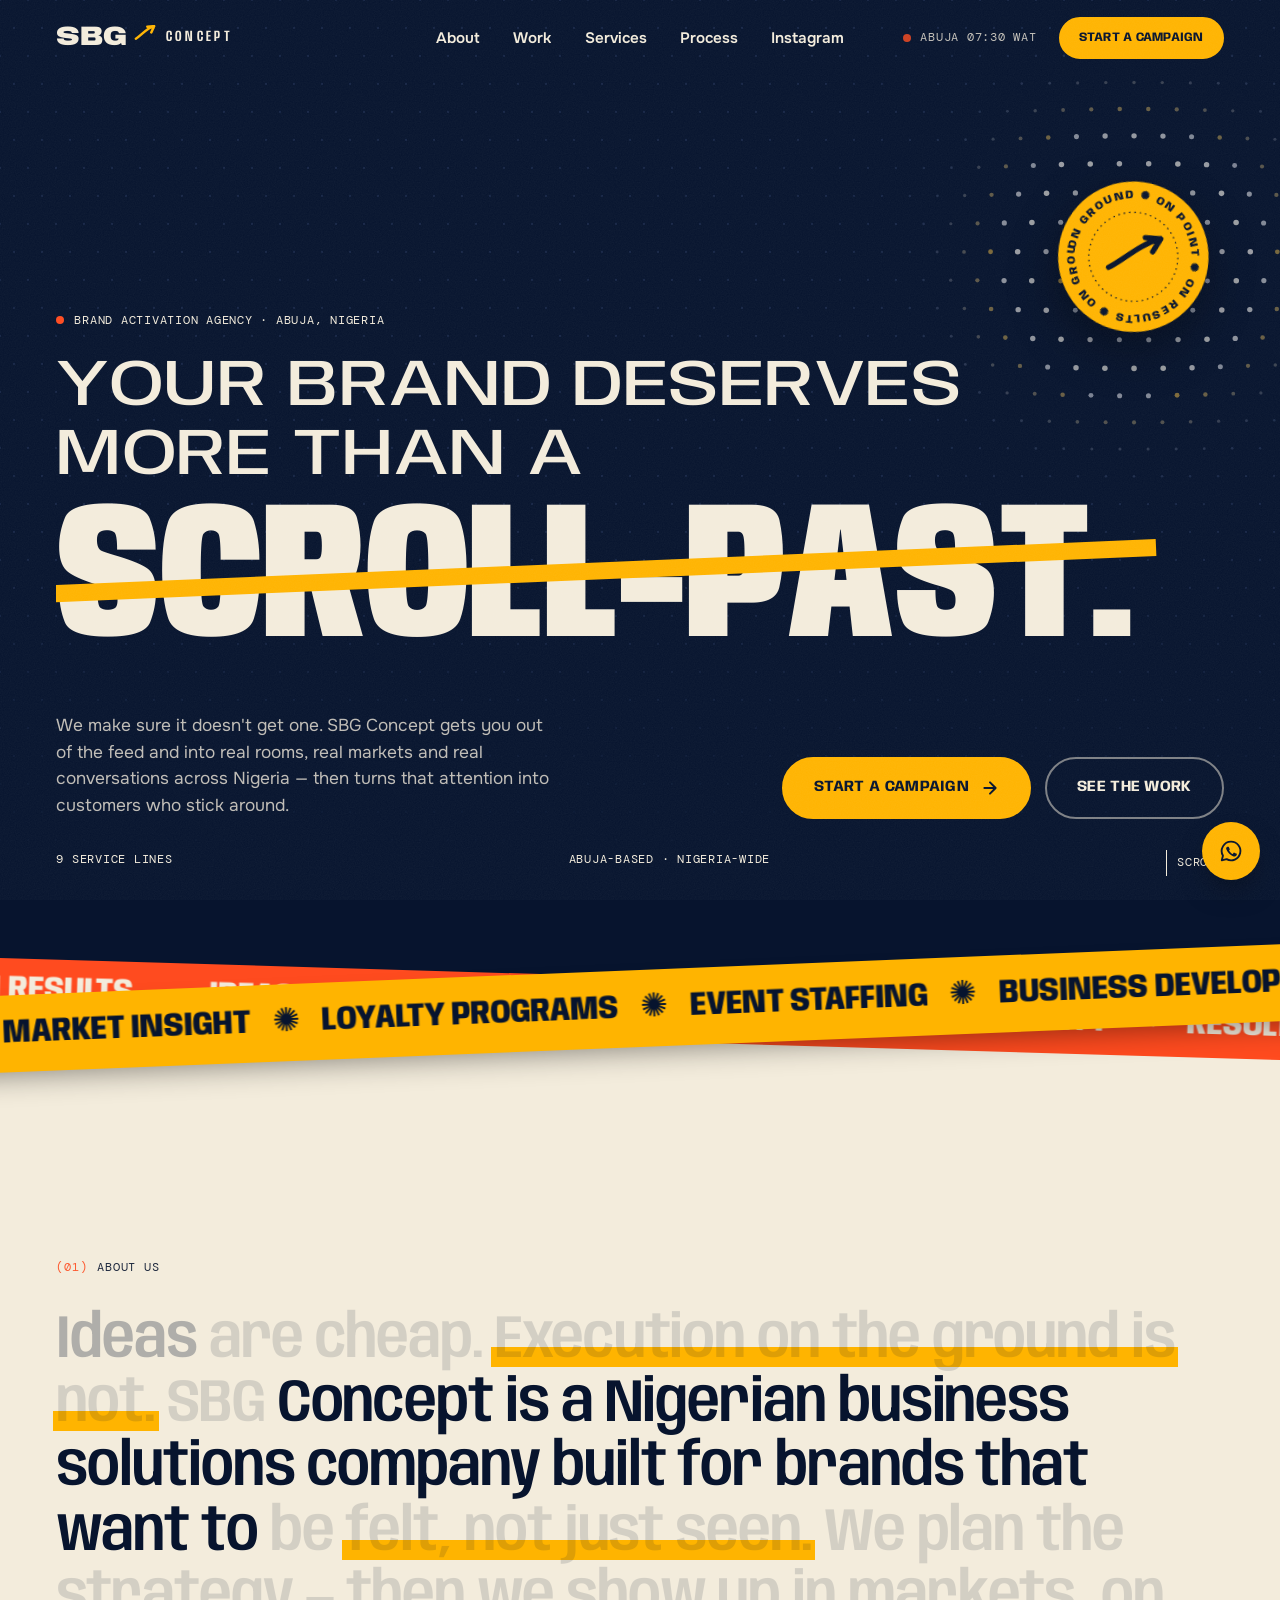
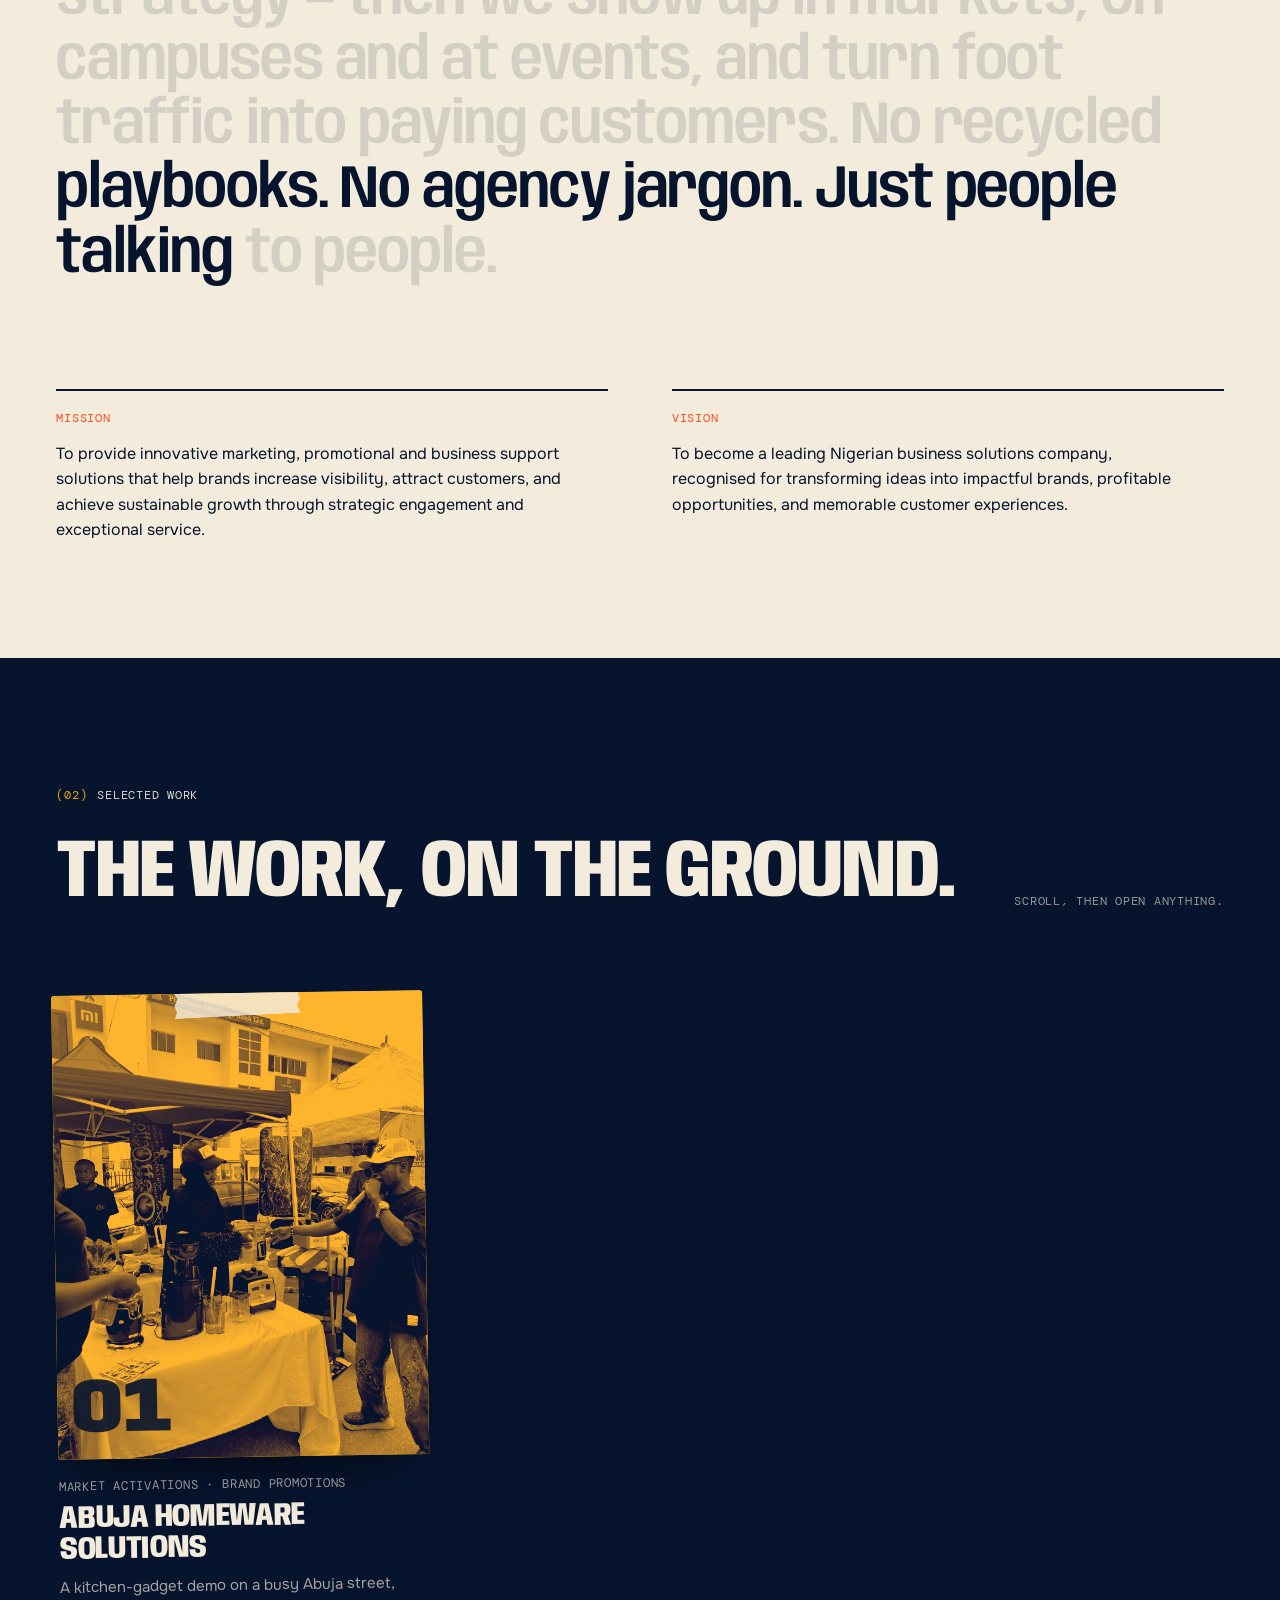
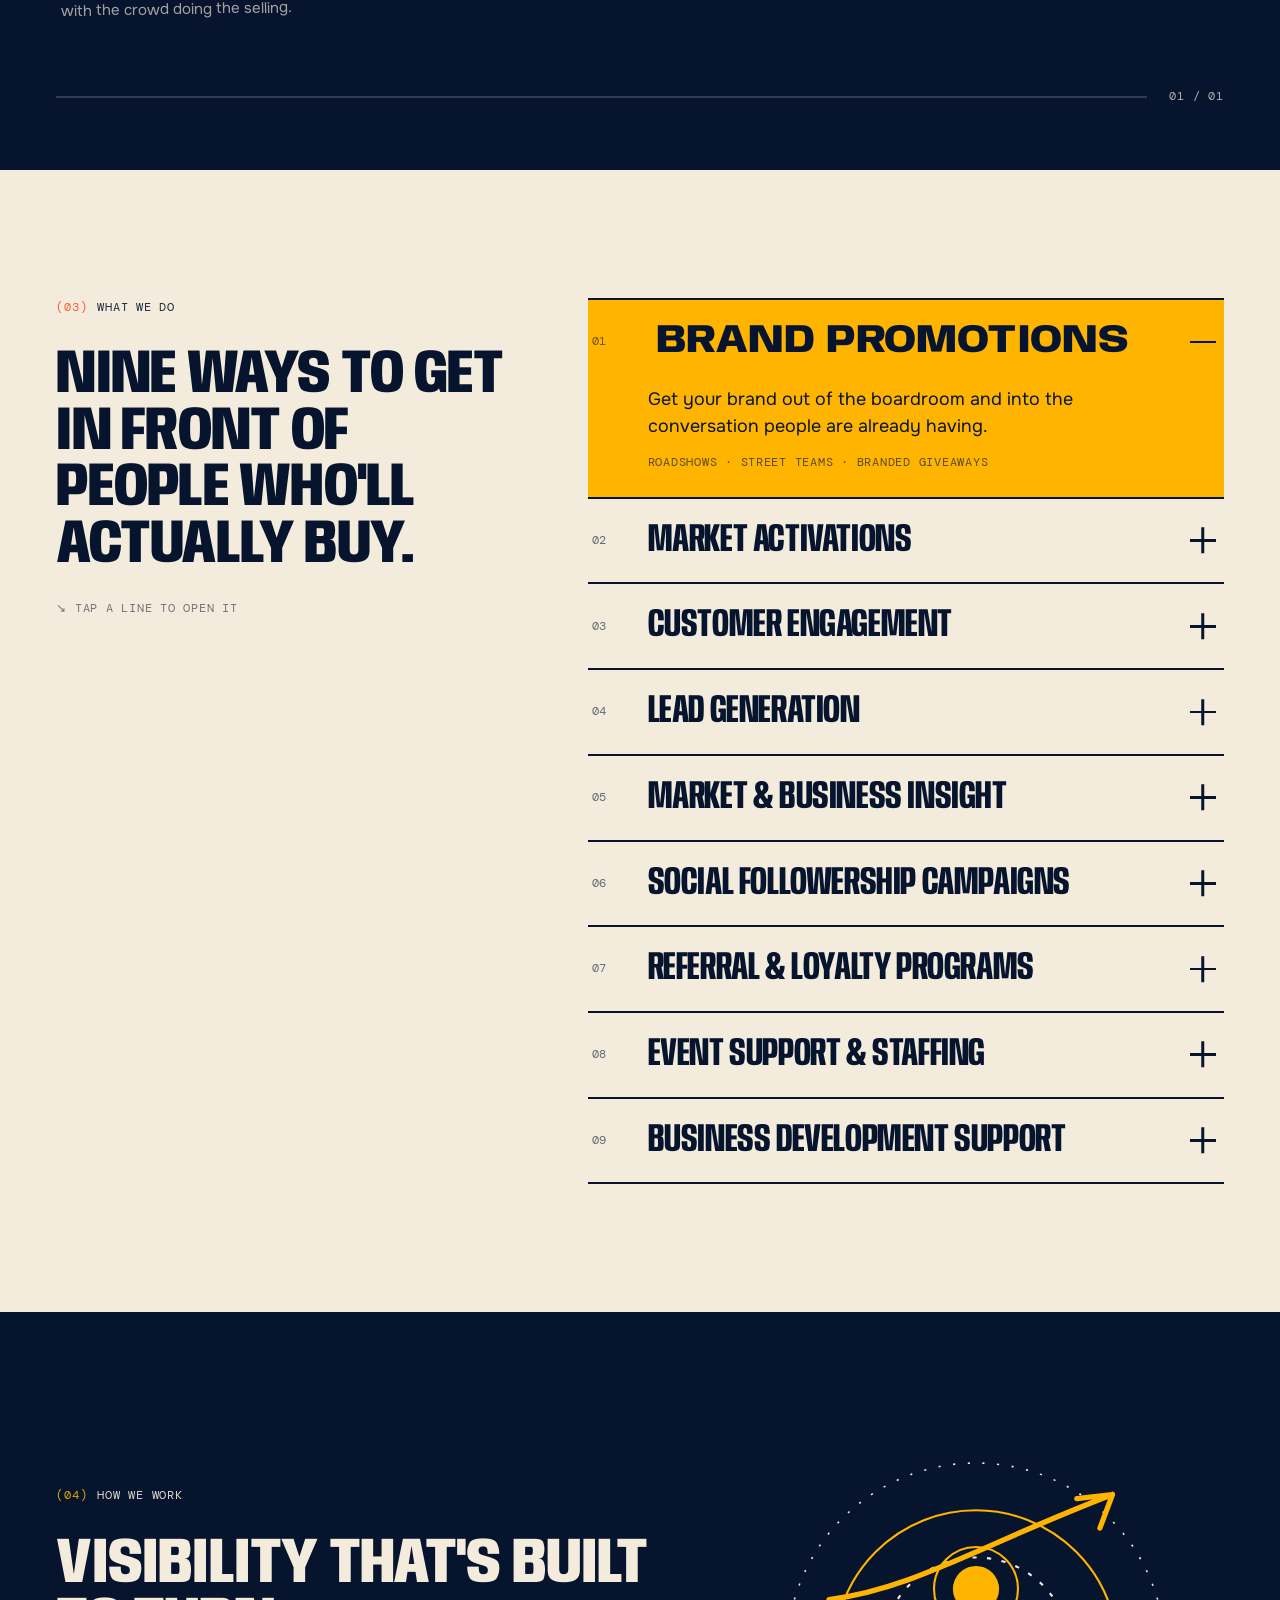
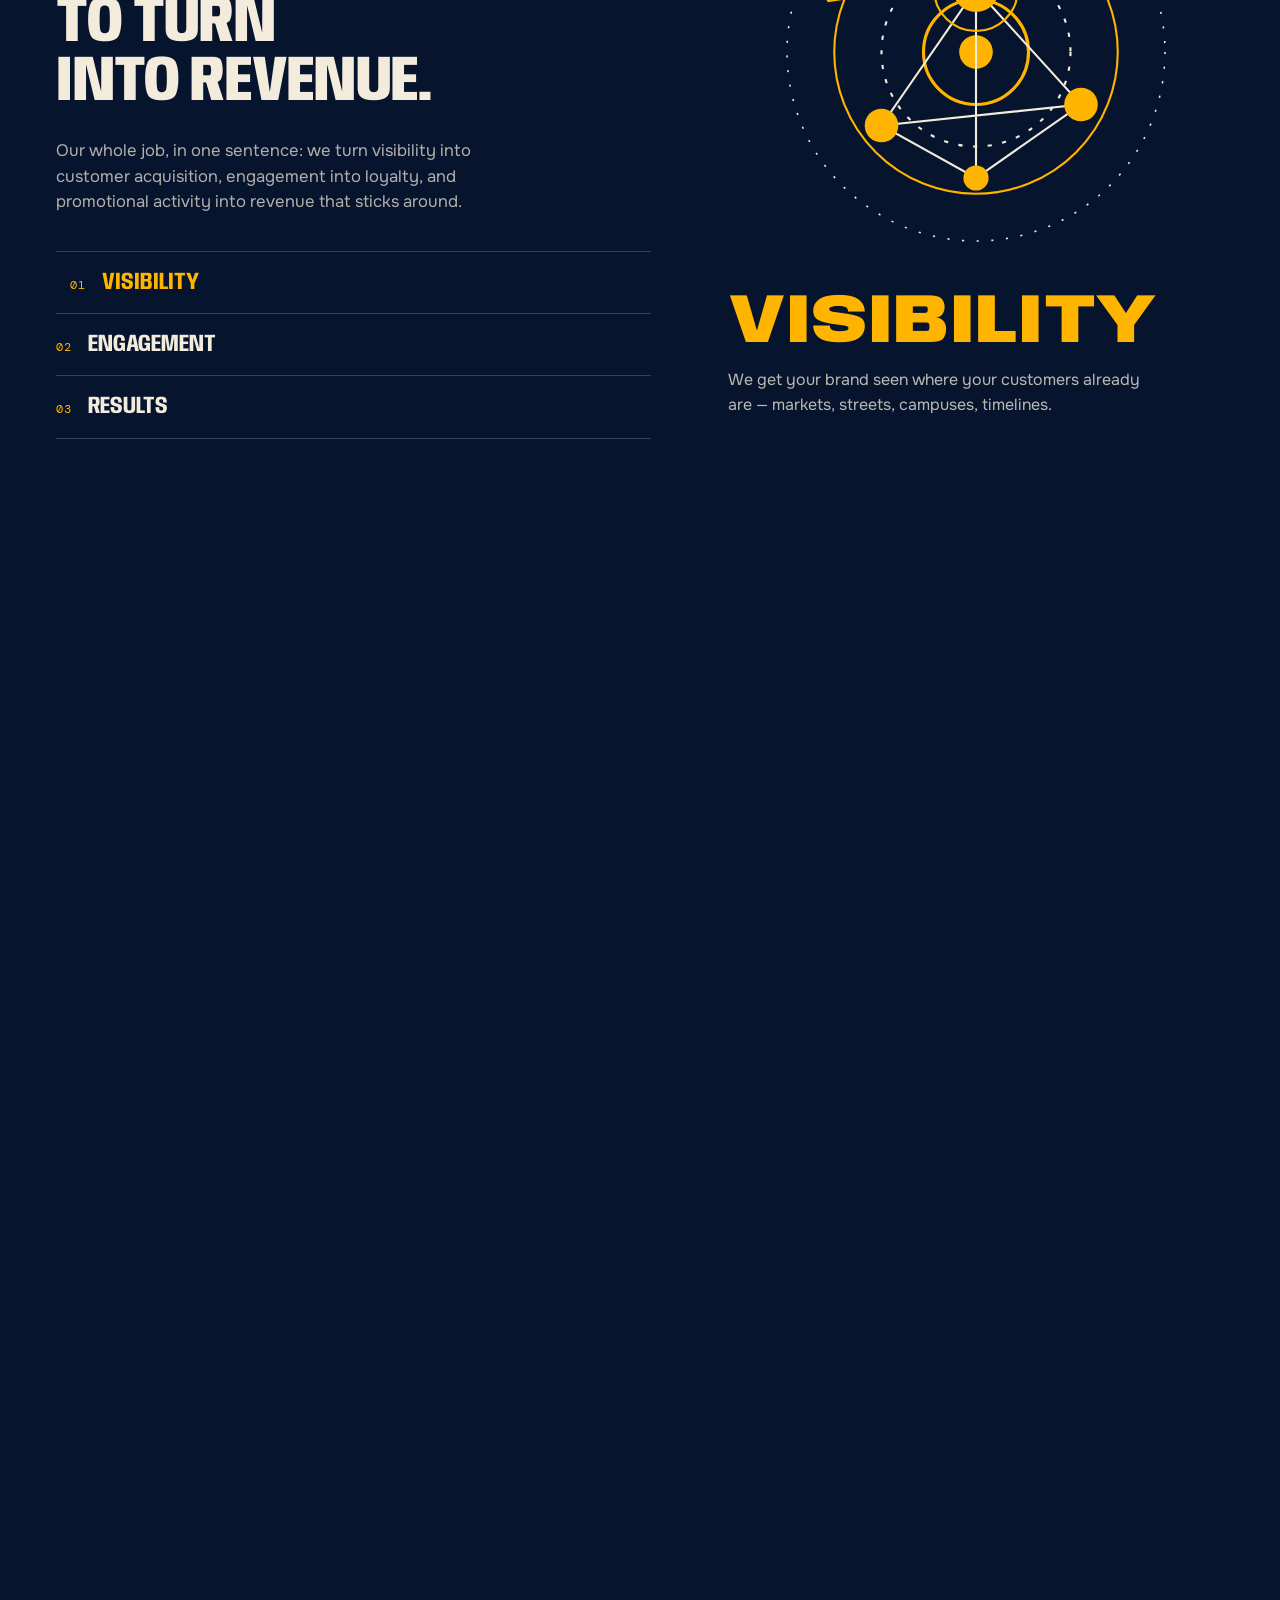
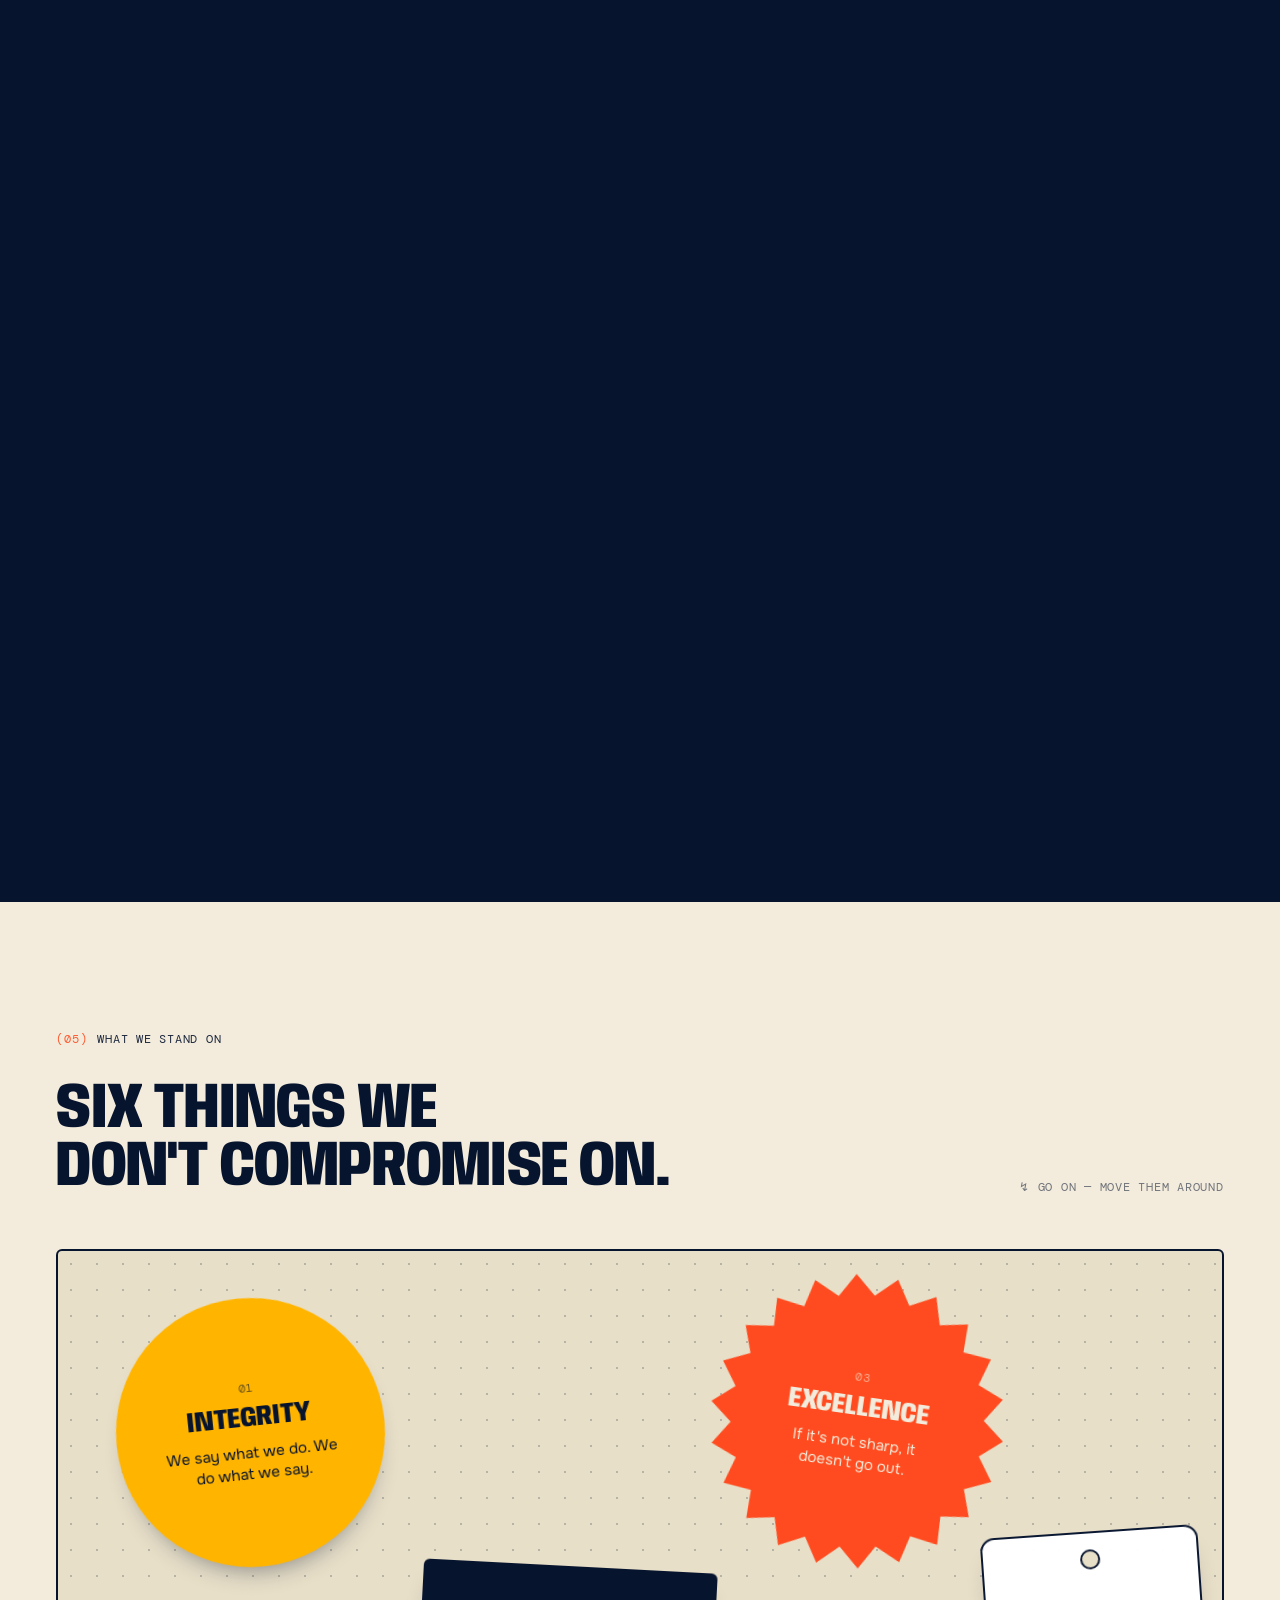
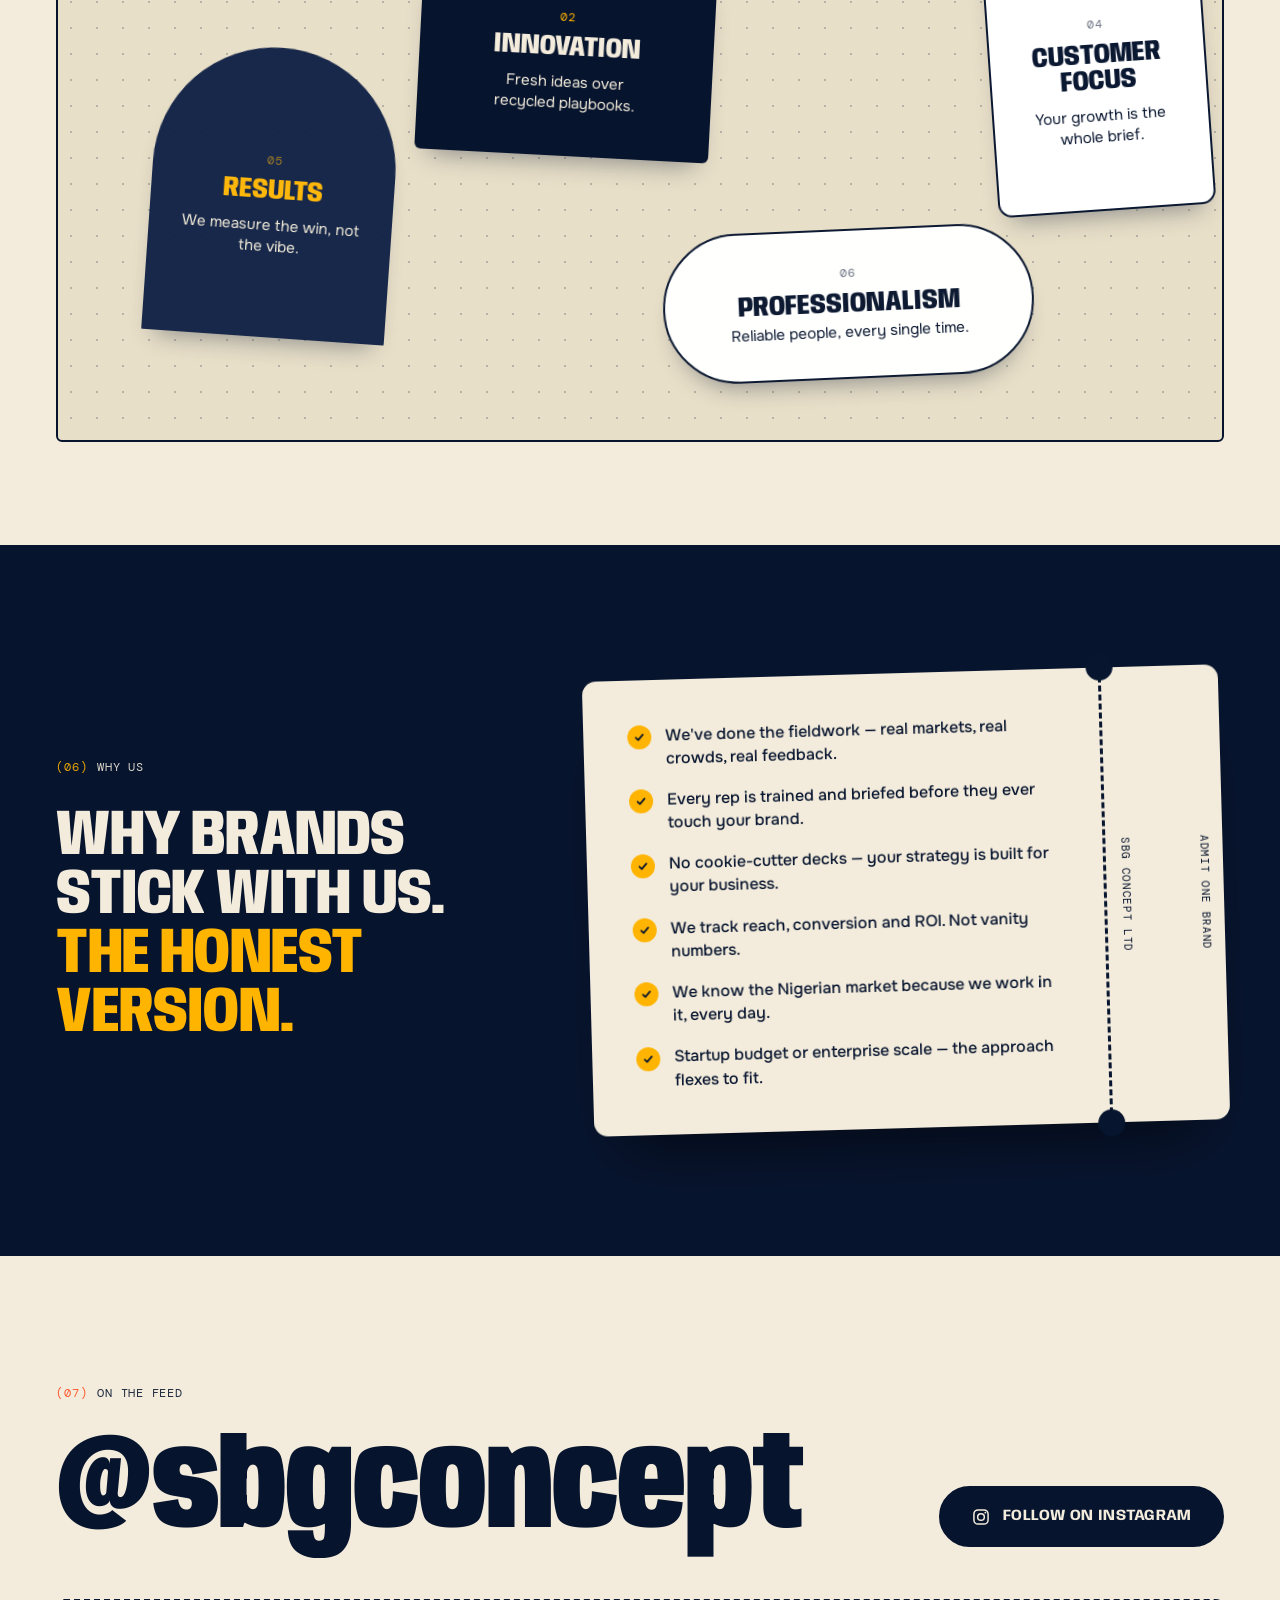
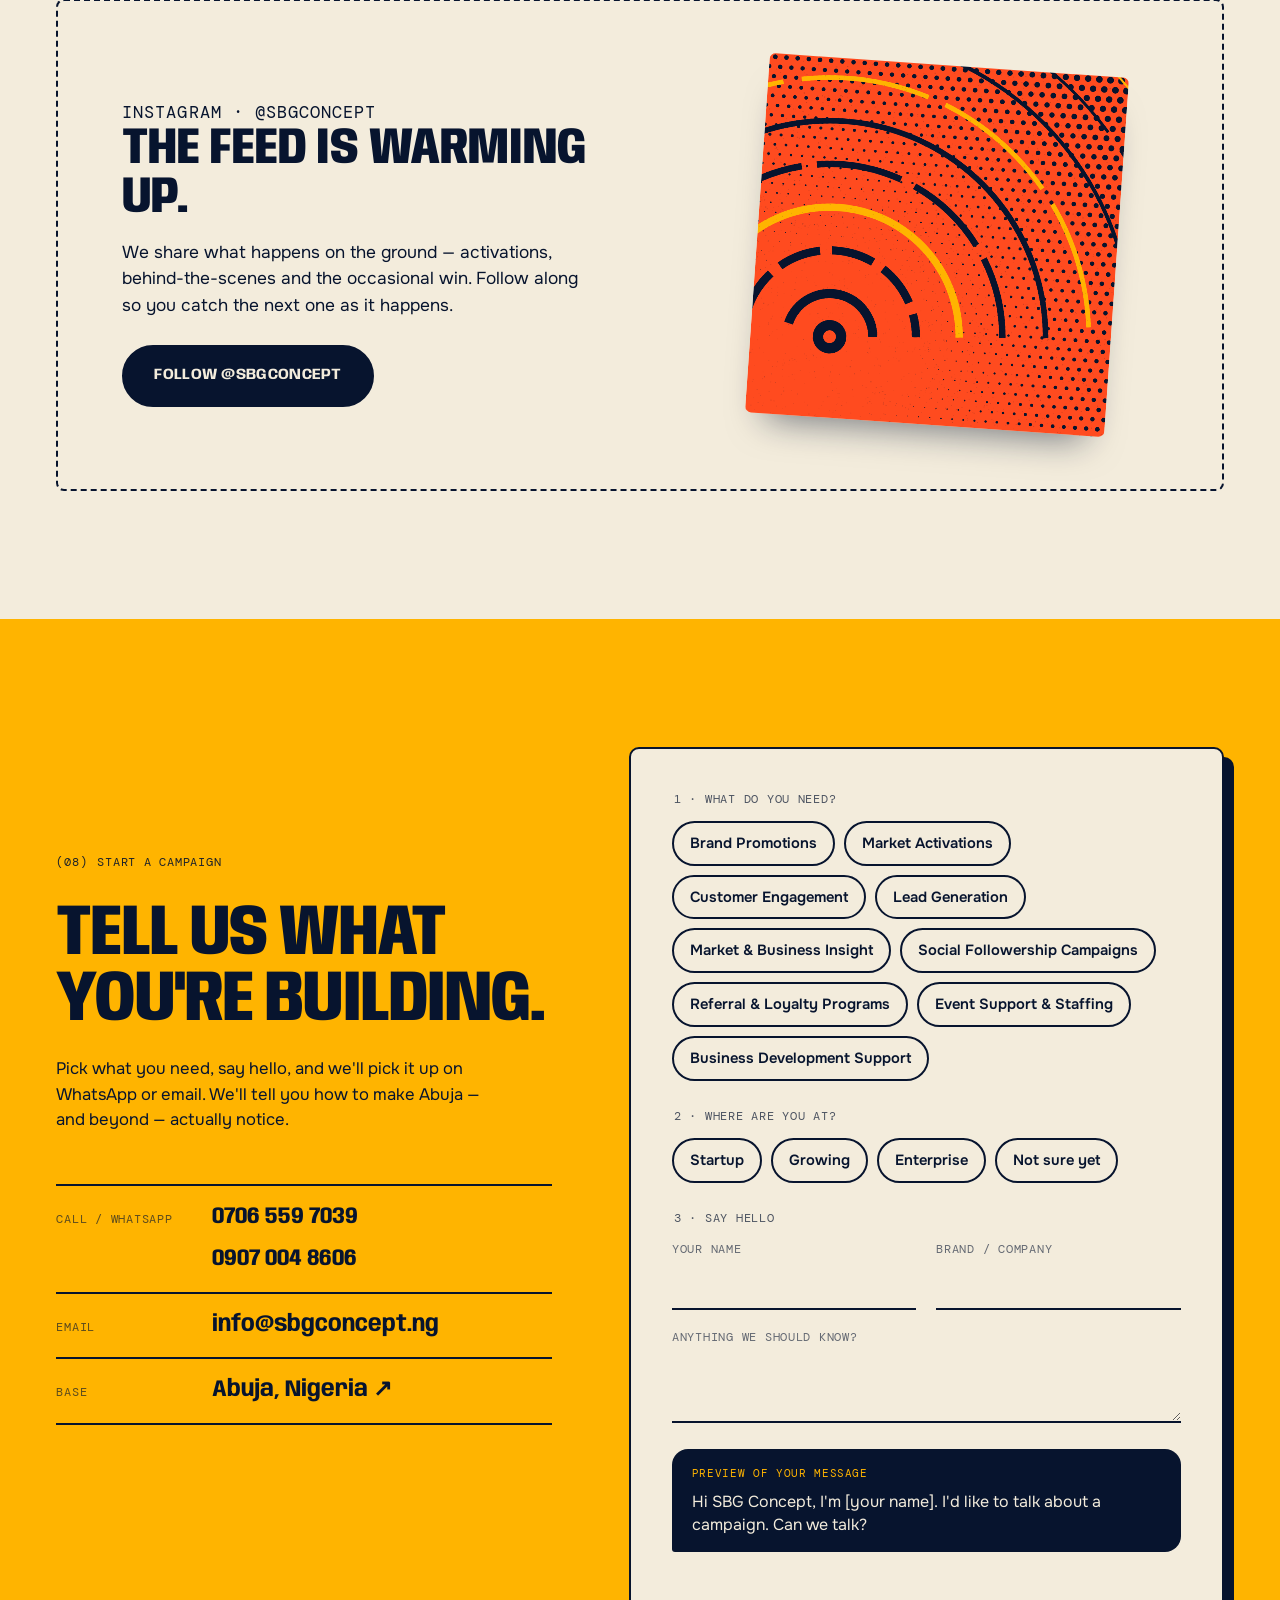
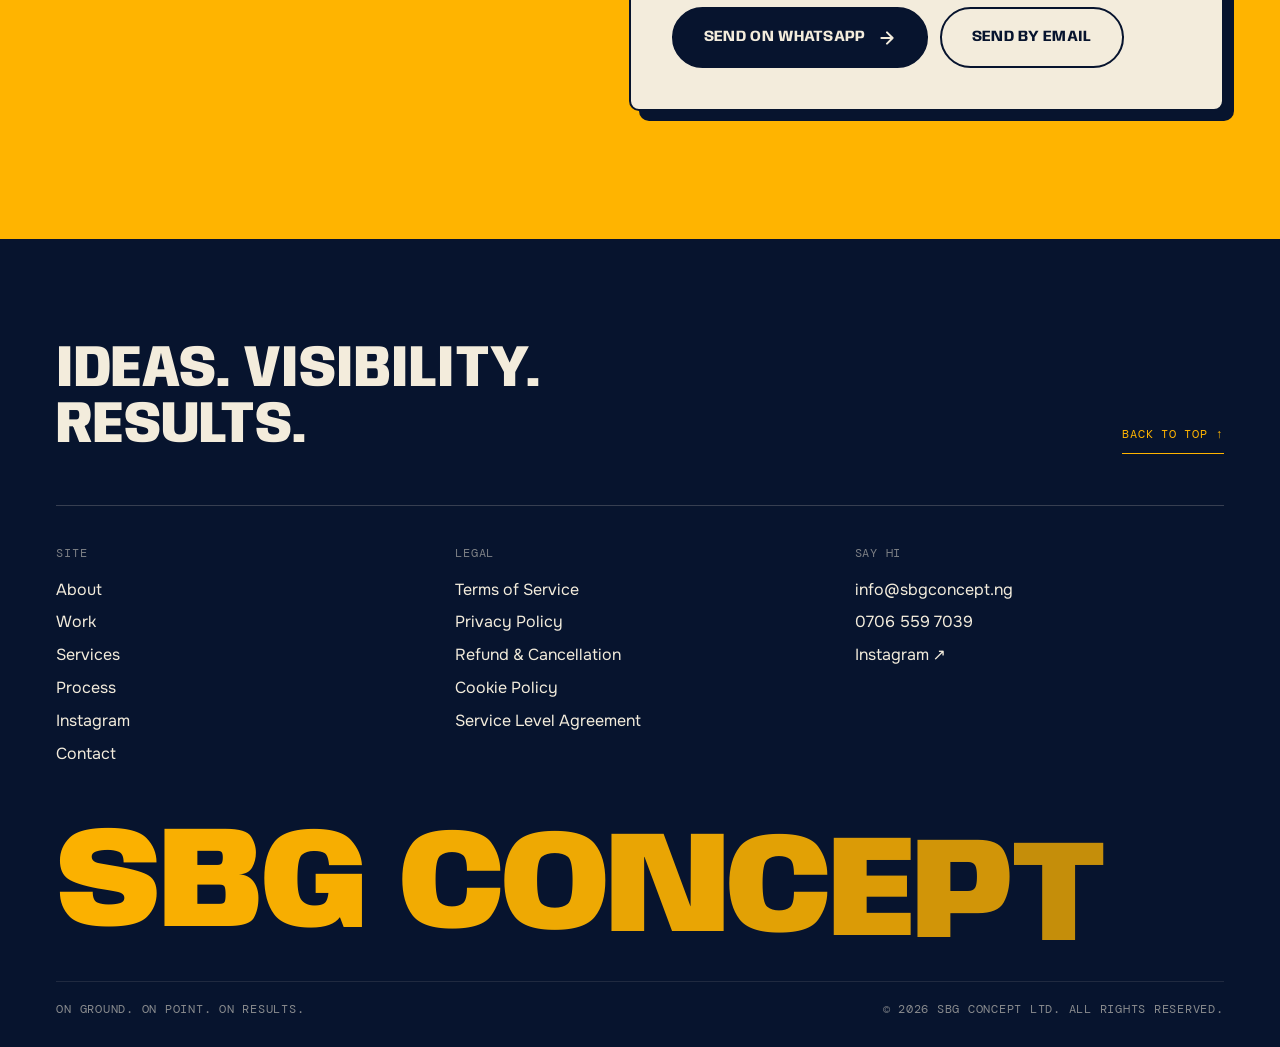
==== commit cec8cc1c: "Make v2 the default site; add AHS project, hide sample projects; deploy config Co-Authored-By: Claud" ====
--- a/index.html
+++ b/index.html
@@ -11,6 +11,7 @@
 <meta property="og:site_name" content="SBG Concept Ltd">
 <meta property="og:title" content="SBG Concept — Ideas. Visibility. Results.">
 <meta property="og:description" content="Brand activation on the ground in Abuja and across Nigeria. Your brand deserves more than a scroll-past.">
+<link rel="canonical" href="https://www.sbgconcept.ng/">
 <meta property="og:url" content="https://www.sbgconcept.ng/">
 <meta name="twitter:card" content="summary_large_image">
 
--- a/css/style.css
+++ b/css/style.css
@@ -1,5 +1,5 @@
 /* ============================================================
-   SBG CONCEPT LTD — v2
+   SBG CONCEPT LTD
    Poster-and-signage identity: ink navy, signal gold, paper, flare.
    Display: Anybody (variable width + weight)  ·  Body: Onest  ·  Labels: DM Mono
    ============================================================ */
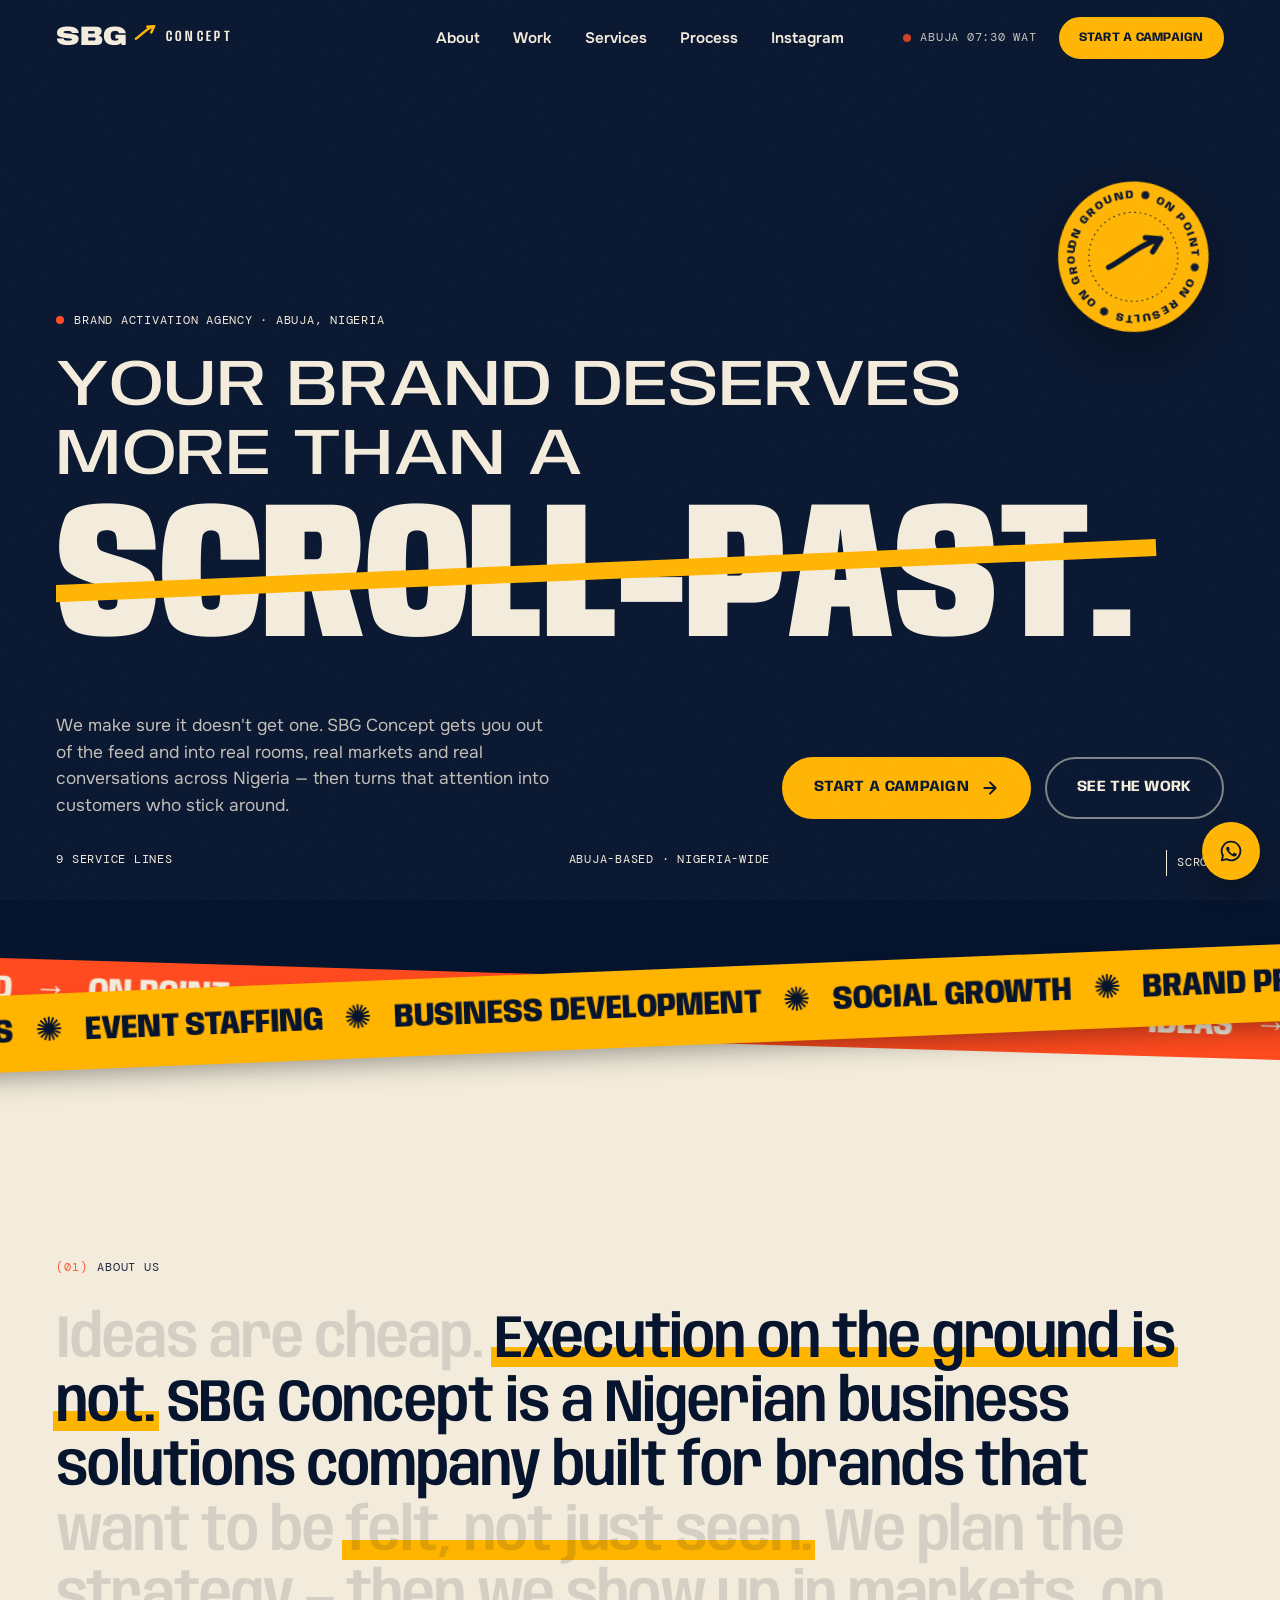
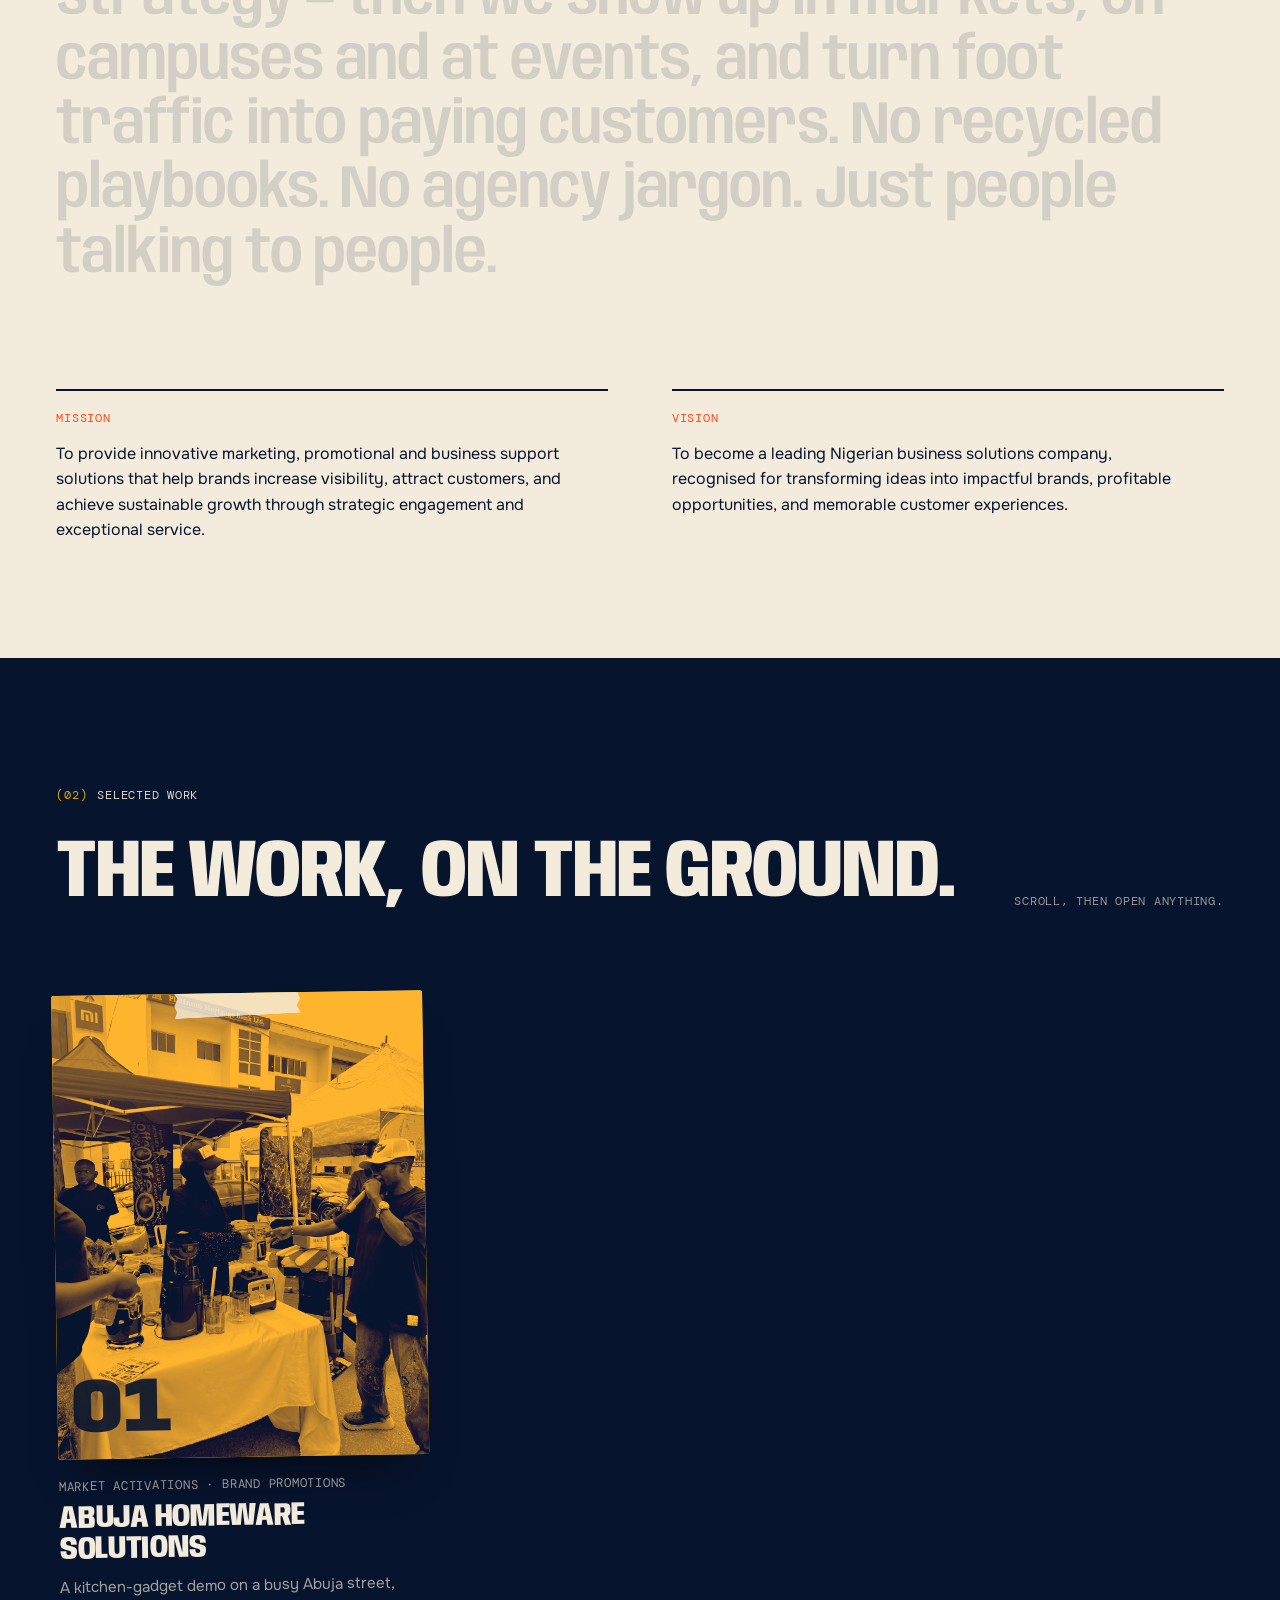
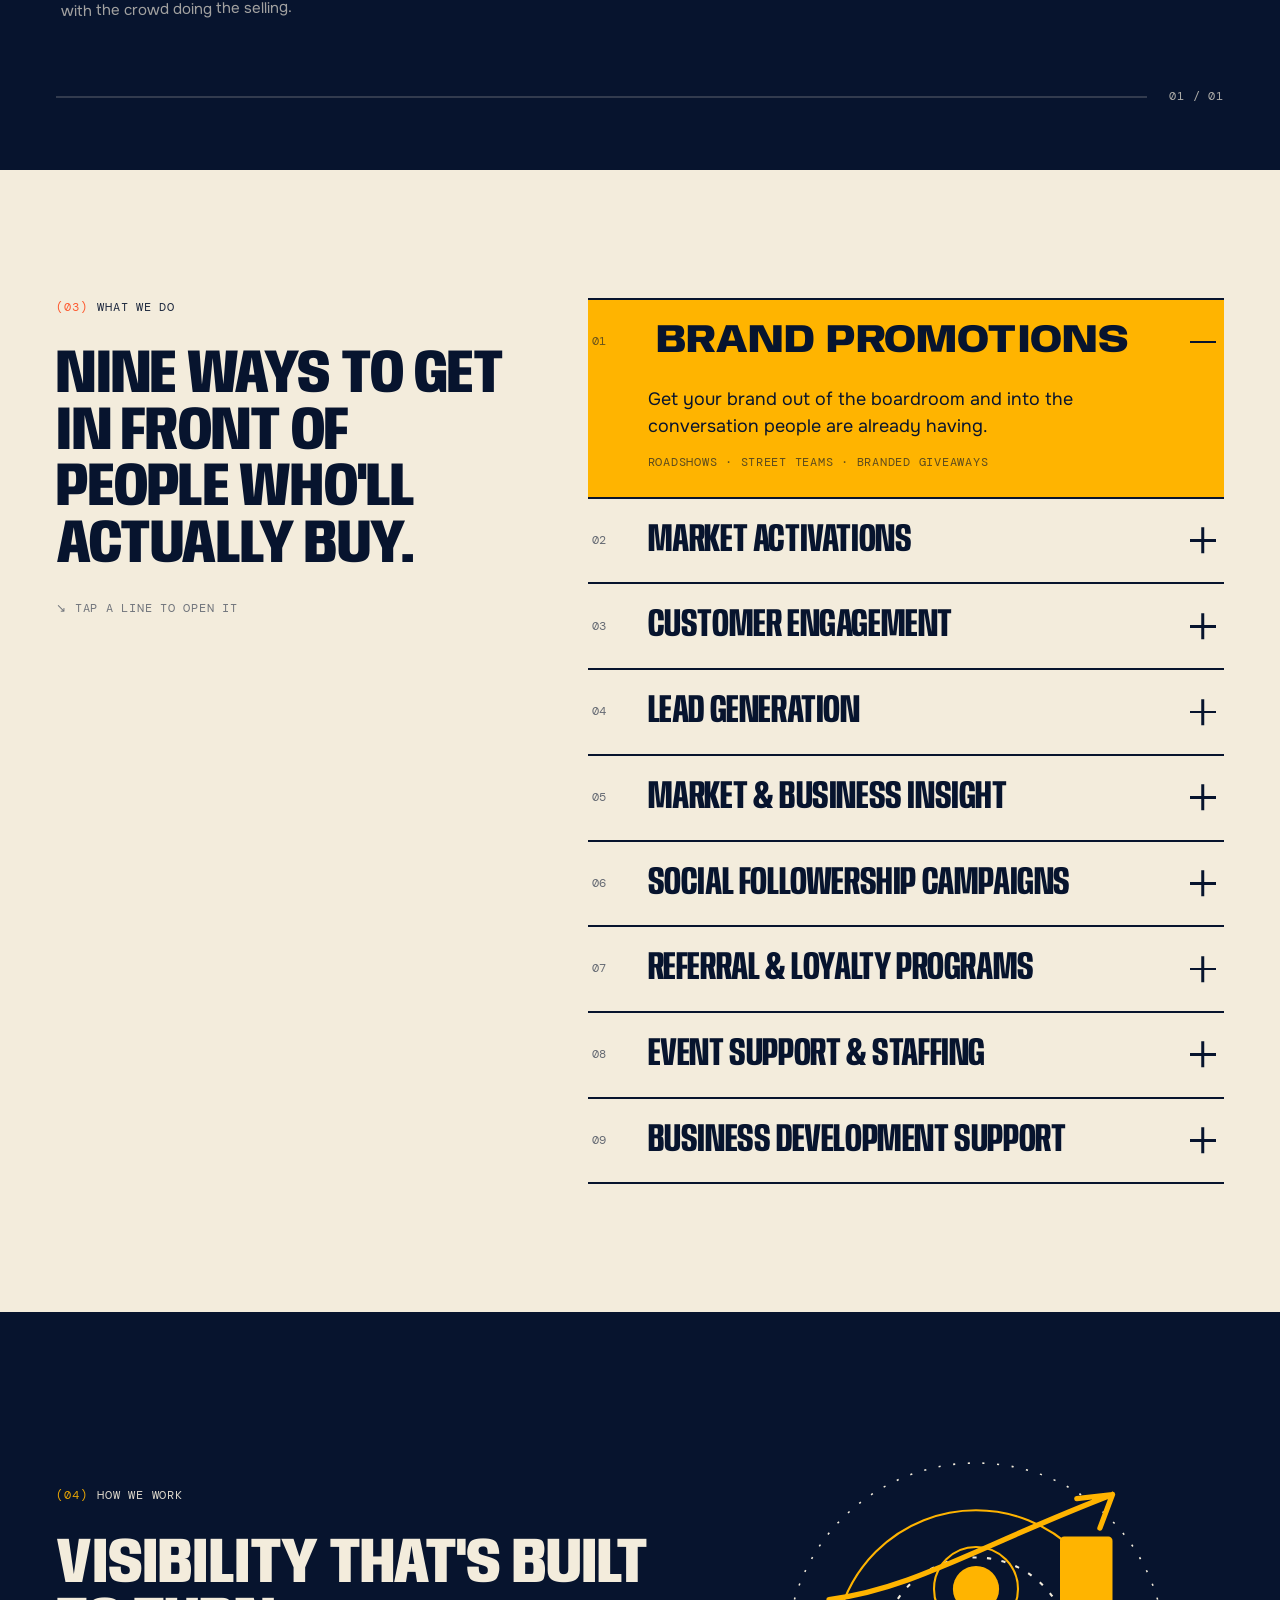
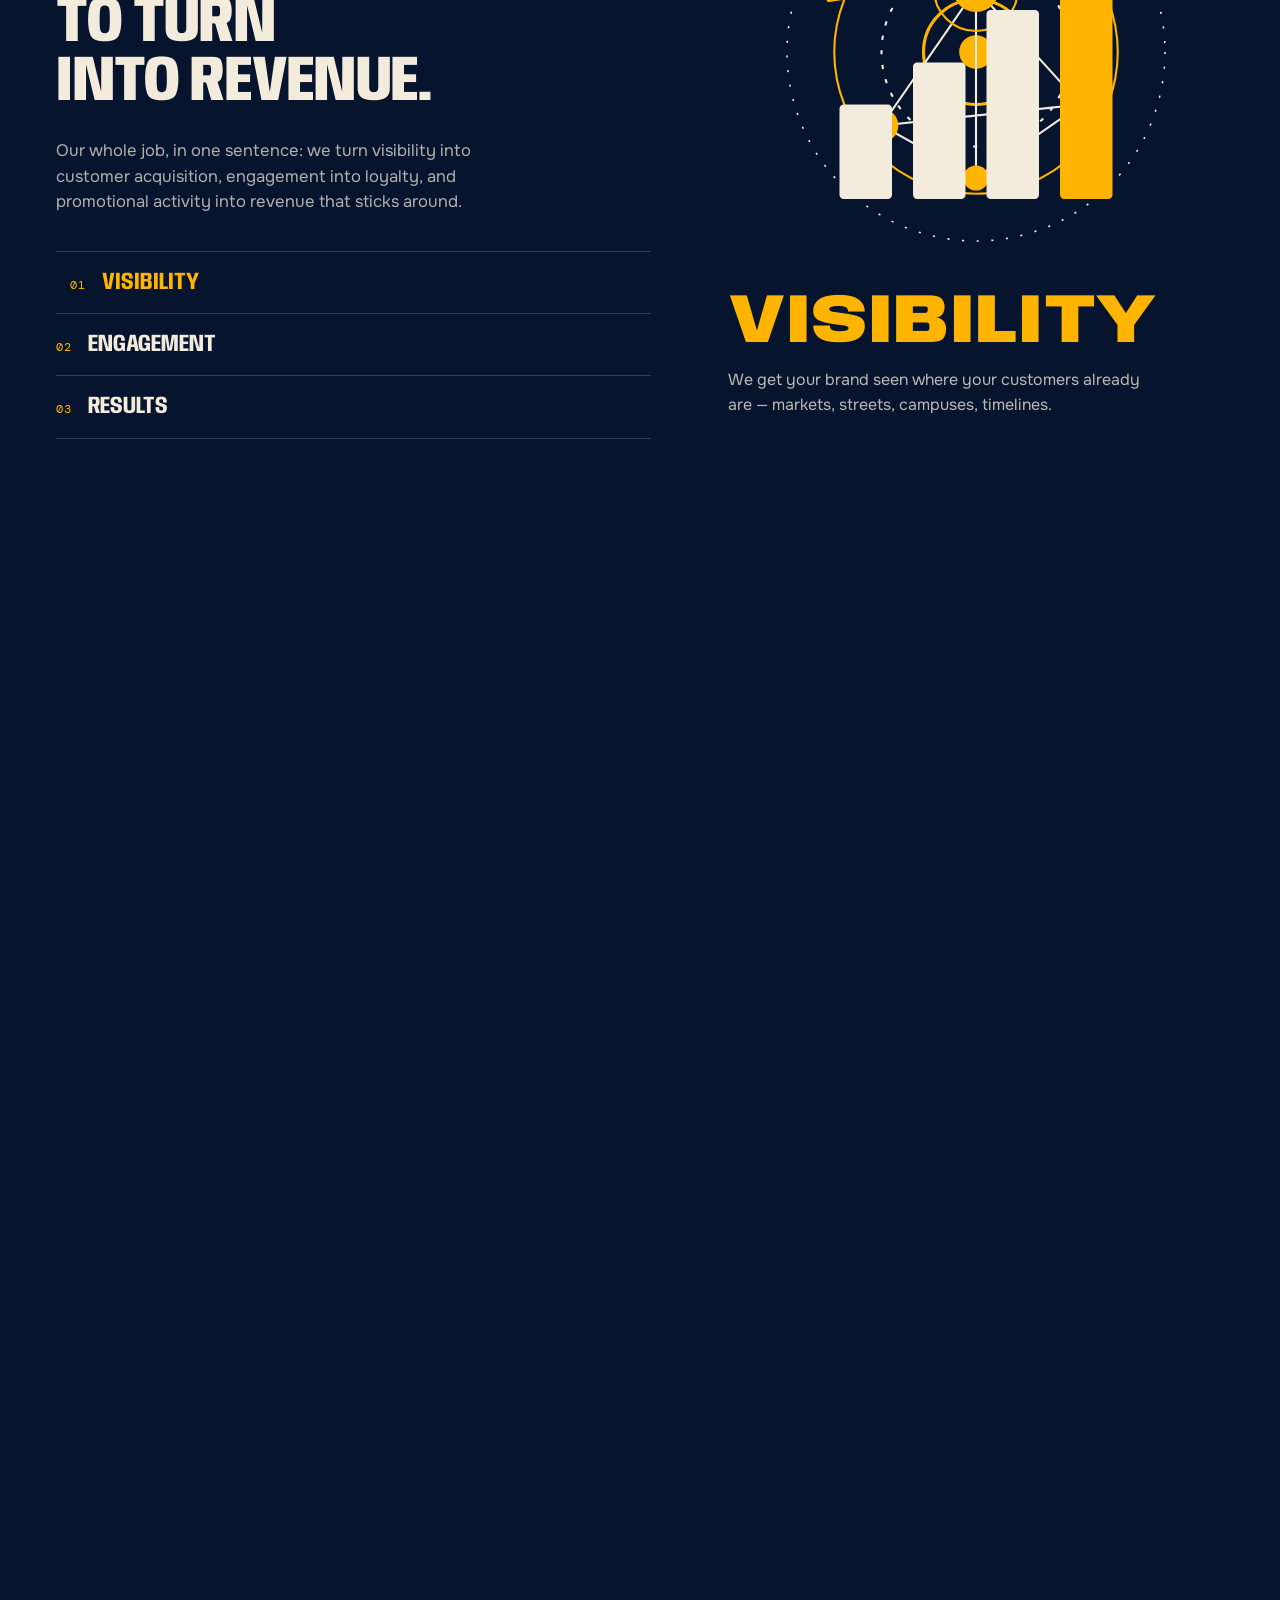
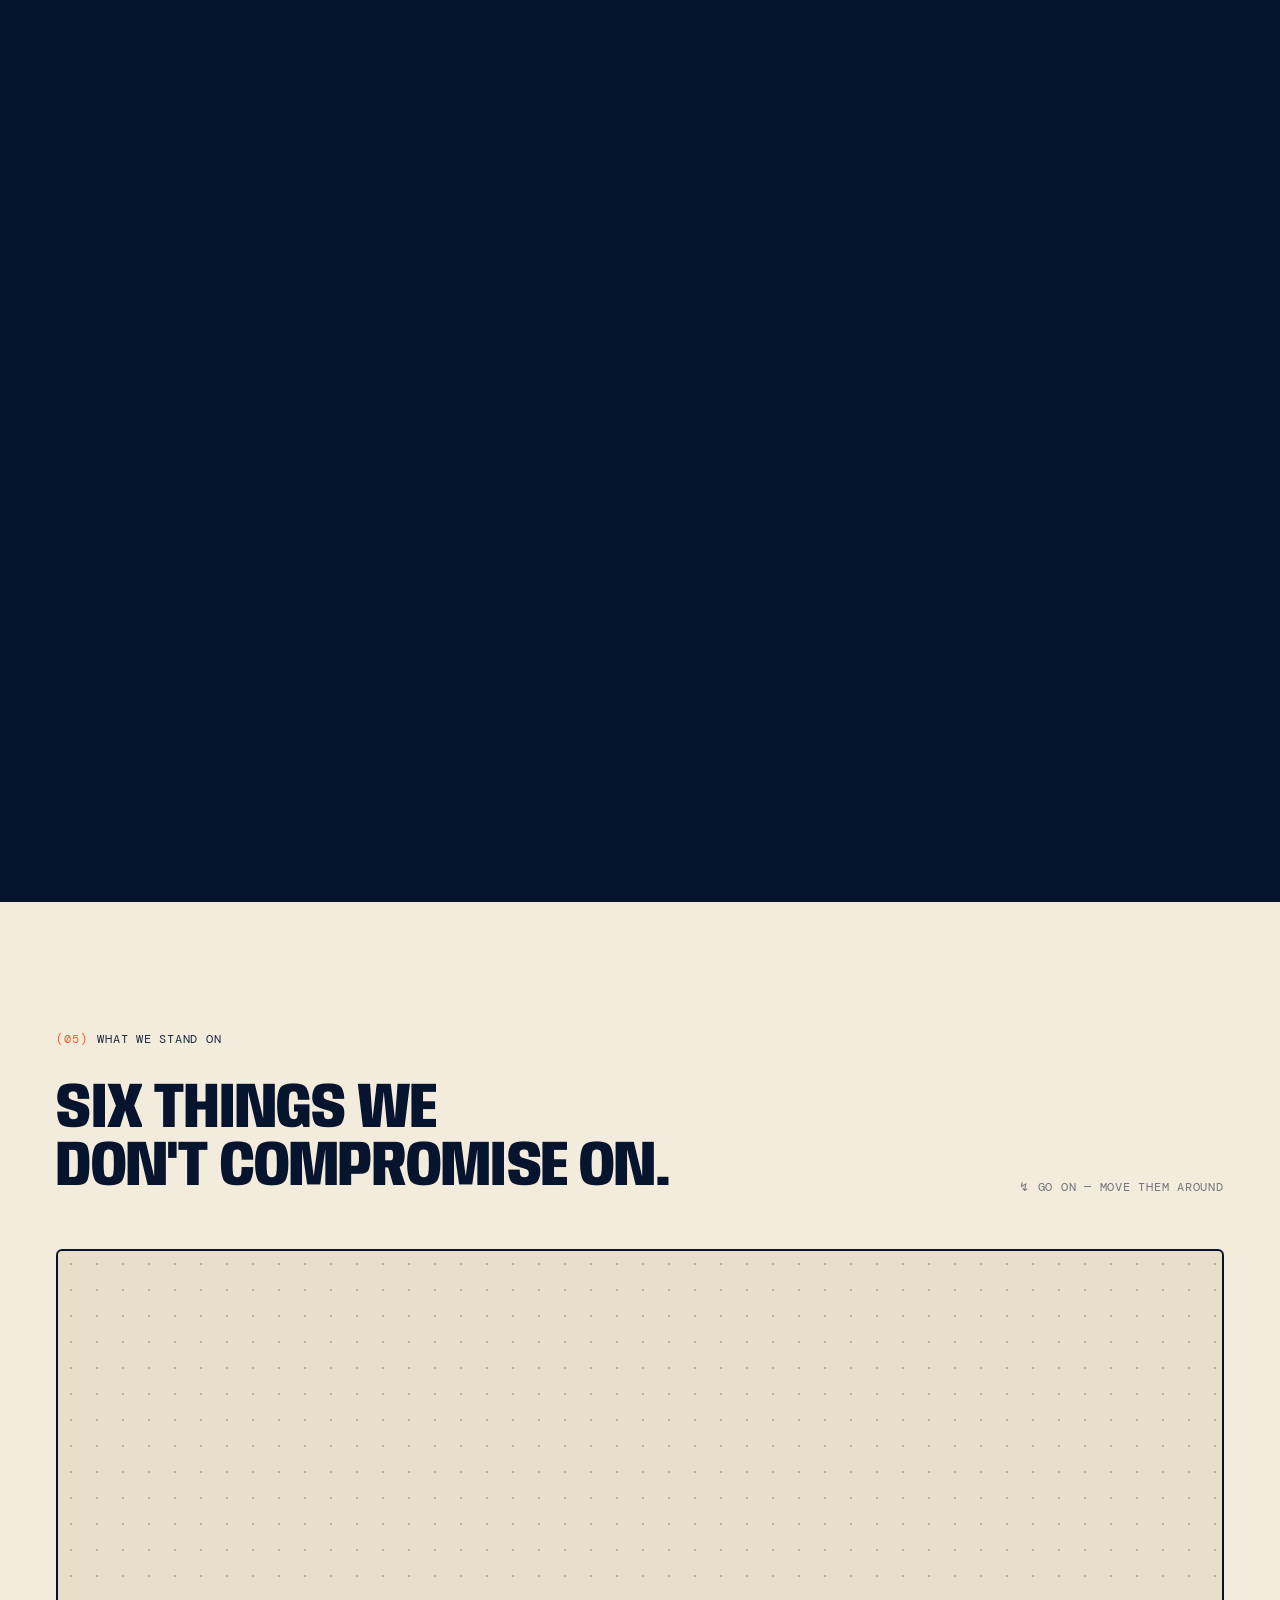
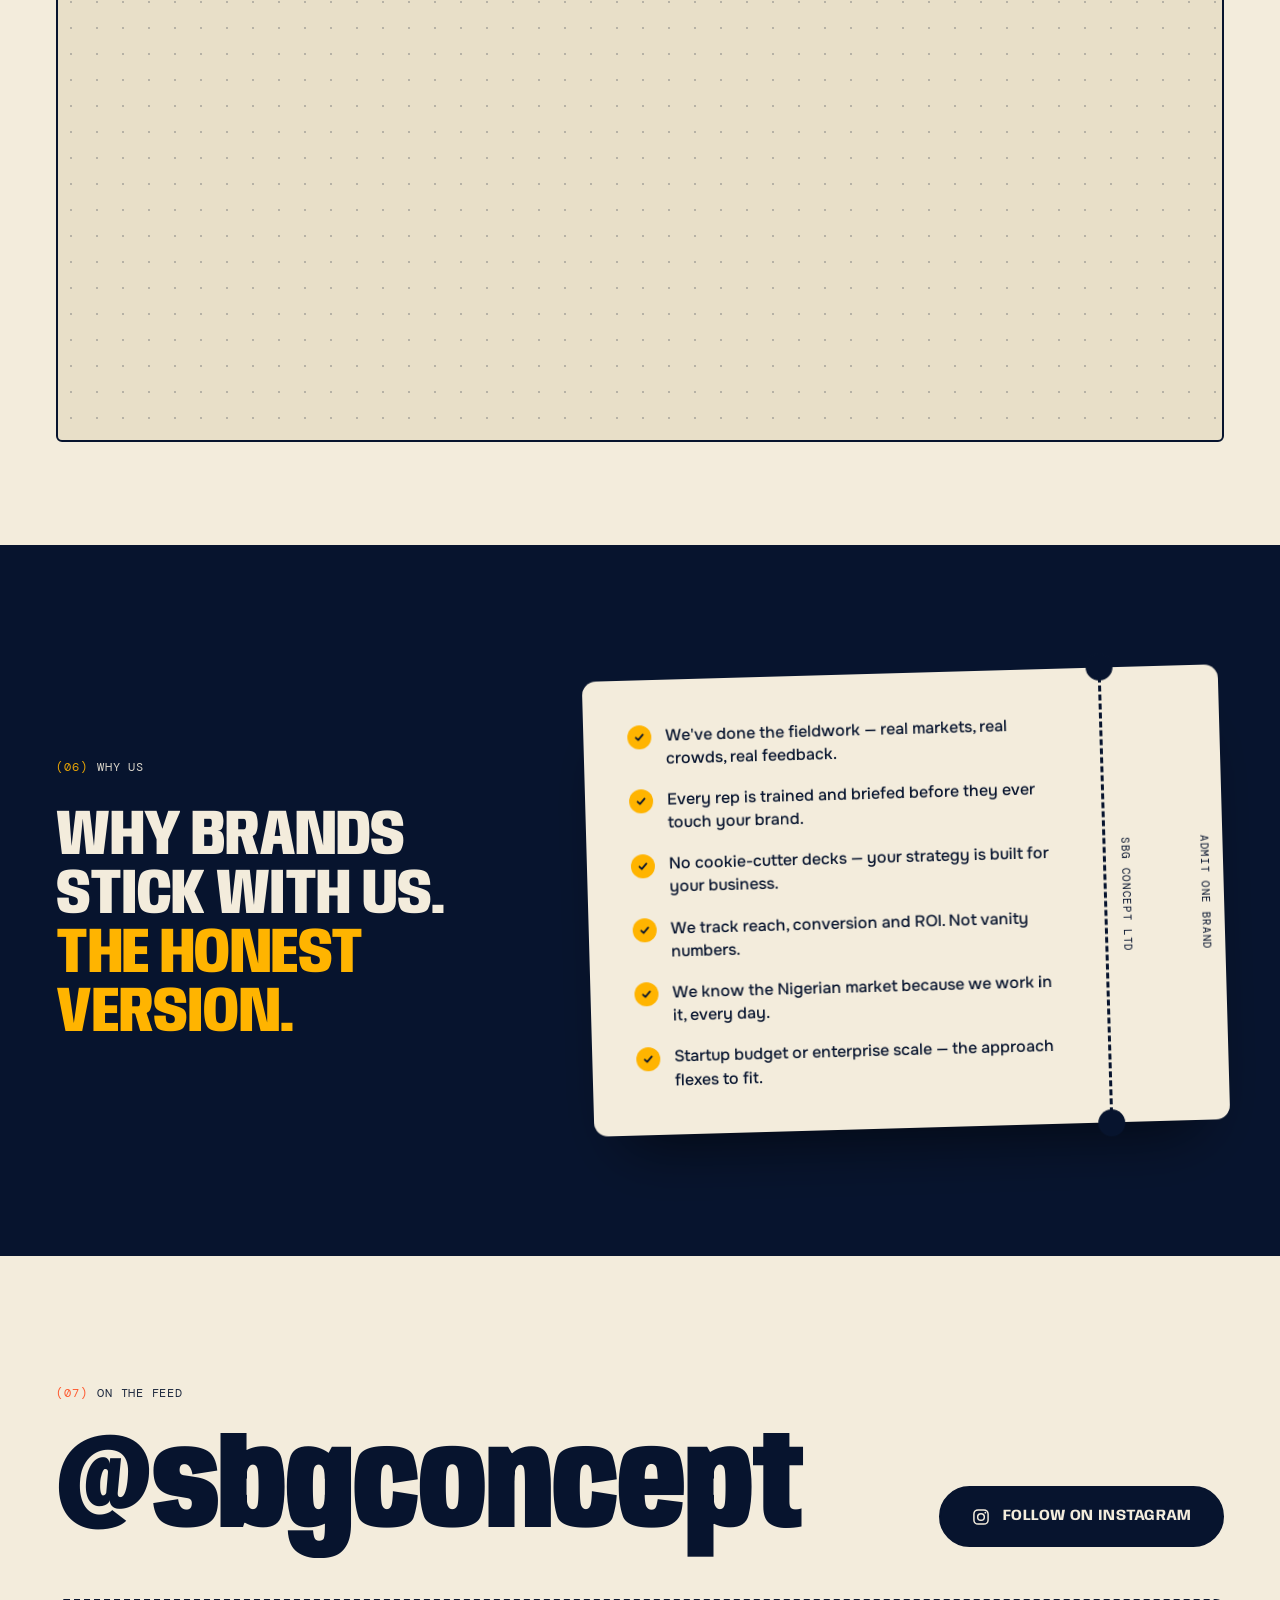
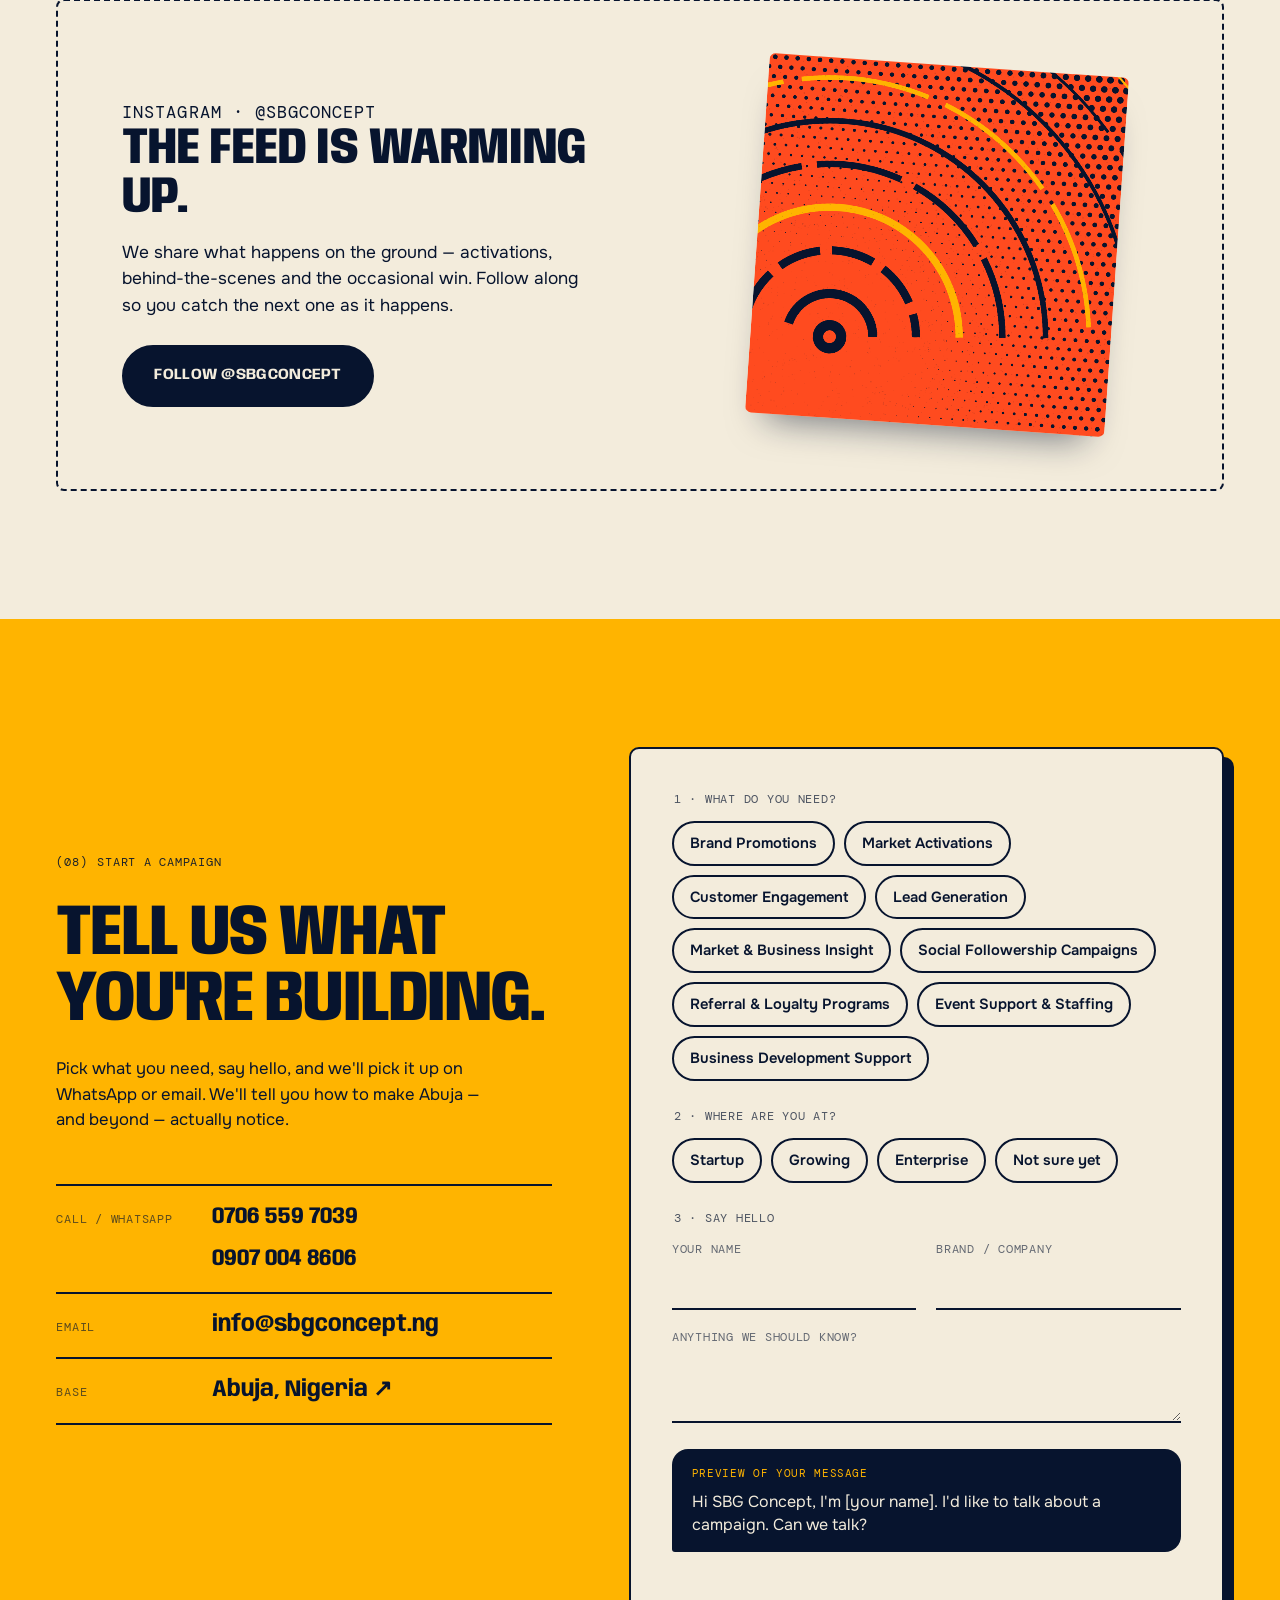
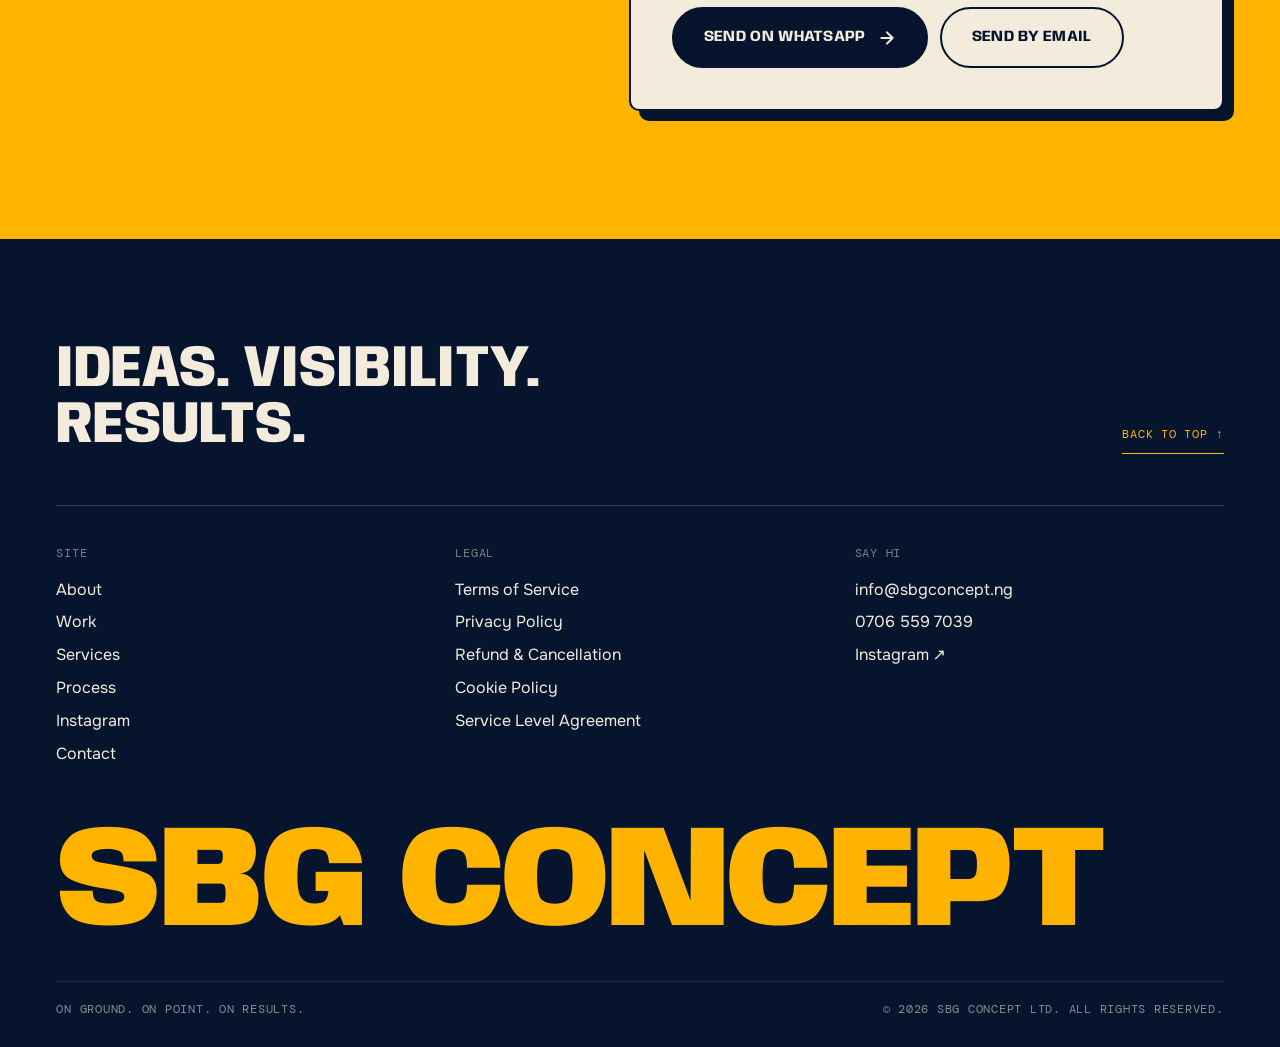
==== commit 7a2a5d0b: "SEO: metadata, JSON-LD, OG image, canonicals, clean legal links Co-Authored-By: Claude Sonnet 5.5 <n" ====
--- a/index.html
+++ b/index.html
@@ -3,20 +3,32 @@
 <head>
 <meta charset="UTF-8">
 <meta name="viewport" content="width=device-width, initial-scale=1.0, viewport-fit=cover">
-<title>SBG Concept Ltd — Brand activation, on the ground in Nigeria</title>
-<meta name="description" content="SBG Concept is an Abuja-based brand activation company. Market activations, promotions and engagement campaigns that turn attention into customers.">
+<title>SBG Concept Ltd — Brand Activation &amp; Marketing Agency in Abuja, Nigeria</title>
+<meta name="description" content="SBG Concept is a brand activation agency in Abuja, Nigeria. Market activations, brand promotions, event staffing, lead generation and loyalty programs that turn attention into customers.">
+<meta name="robots" content="index, follow, max-image-preview:large">
+<meta name="keywords" content="brand activation Abuja, market activation Nigeria, brand promotion Abuja, event staffing Abuja, experiential marketing Nigeria, street marketing Abuja">
+<meta name="geo.region" content="NG-FC">
+<meta name="geo.placename" content="Abuja">
 <meta name="theme-color" content="#07142E">
 
 <meta property="og:type" content="website">
 <meta property="og:site_name" content="SBG Concept Ltd">
-<meta property="og:title" content="SBG Concept — Ideas. Visibility. Results.">
+<meta property="og:title" content="SBG Concept — Brand Activation in Abuja, Nigeria">
 <meta property="og:description" content="Brand activation on the ground in Abuja and across Nigeria. Your brand deserves more than a scroll-past.">
 <link rel="canonical" href="https://www.sbgconcept.ng/">
 <meta property="og:url" content="https://www.sbgconcept.ng/">
+<meta property="og:locale" content="en_NG">
+<meta property="og:image" content="https://www.sbgconcept.ng/assets/og.jpg">
+<meta property="og:image:width" content="1200">
+<meta property="og:image:height" content="630">
+<meta property="og:image:alt" content="SBG Concept — brand activation in Abuja, Nigeria">
 <meta name="twitter:card" content="summary_large_image">
+<meta name="twitter:title" content="SBG Concept — Brand activation in Abuja, Nigeria">
+<meta name="twitter:description" content="Market activations, promotions and engagement campaigns that turn attention into customers.">
+<meta name="twitter:image" content="https://www.sbgconcept.ng/assets/og.jpg">
 
 <script type="application/ld+json">
-{"@context":"https://schema.org","@type":"Organization","name":"SBG Concept Ltd","url":"https://www.sbgconcept.ng","email":"info@sbgconcept.ng","telephone":"+2347065597039","address":{"@type":"PostalAddress","addressLocality":"Abuja","addressCountry":"NG"},"sameAs":["https://www.instagram.com/sbgconcept/"]}
+{"@context":"https://schema.org","@graph":[{"@type":"WebSite","@id":"https://www.sbgconcept.ng/#website","url":"https://www.sbgconcept.ng/","name":"SBG Concept Ltd","inLanguage":"en-NG","publisher":{"@id":"https://www.sbgconcept.ng/#org"}},{"@type":["ProfessionalService","Organization"],"@id":"https://www.sbgconcept.ng/#org","name":"SBG Concept Ltd","alternateName":"SBG Concept","url":"https://www.sbgconcept.ng/","logo":"https://www.sbgconcept.ng/assets/og.jpg","image":"https://www.sbgconcept.ng/assets/og.jpg","description":"Brand activation agency in Abuja, Nigeria: market activations, brand promotions, event staffing, lead generation and loyalty programs.","email":"info@sbgconcept.ng","telephone":"+2347065597039","address":{"@type":"PostalAddress","addressLocality":"Abuja","addressRegion":"FCT","addressCountry":"NG"},"geo":{"@type":"GeoCoordinates","latitude":9.0765,"longitude":7.3986},"areaServed":[{"@type":"City","name":"Abuja"},{"@type":"Country","name":"Nigeria"}],"knowsAbout":["Brand activation","Market activation","Brand promotions","Event staffing","Lead generation","Referral and loyalty programs"],"sameAs":["https://www.instagram.com/sbgconcept/"],"contactPoint":[{"@type":"ContactPoint","contactType":"customer service","telephone":"+2347065597039","email":"info@sbgconcept.ng","areaServed":"NG","availableLanguage":"English"}]}]}
 </script>
 
 <link rel="icon" type="image/svg+xml" href="assets/favicon.svg">
@@ -438,7 +450,7 @@
         <a href="#about">About</a><a href="#work">Work</a><a href="#services">Services</a><a href="#process">Process</a><a href="#feed">Instagram</a><a href="#contact">Contact</a>
       </nav>
       <nav aria-label="Legal"><p class="mono">Legal</p>
-        <a href="terms-of-service.html">Terms of Service</a><a href="privacy-policy.html">Privacy Policy</a><a href="refund-cancellation-policy.html">Refund &amp; Cancellation</a><a href="cookie-policy.html">Cookie Policy</a><a href="service-level-agreement.html">Service Level Agreement</a>
+        <a href="terms-of-service">Terms of Service</a><a href="privacy-policy">Privacy Policy</a><a href="refund-cancellation-policy">Refund &amp; Cancellation</a><a href="cookie-policy">Cookie Policy</a><a href="service-level-agreement">Service Level Agreement</a>
       </nav>
       <div><p class="mono">Say hi</p>
         <a href="mailto:info@sbgconcept.ng">info@sbgconcept.ng</a><a href="tel:+2347065597039">0706 559 7039</a><a href="https://www.instagram.com/sbgconcept/" target="_blank" rel="noopener">Instagram ↗</a>
